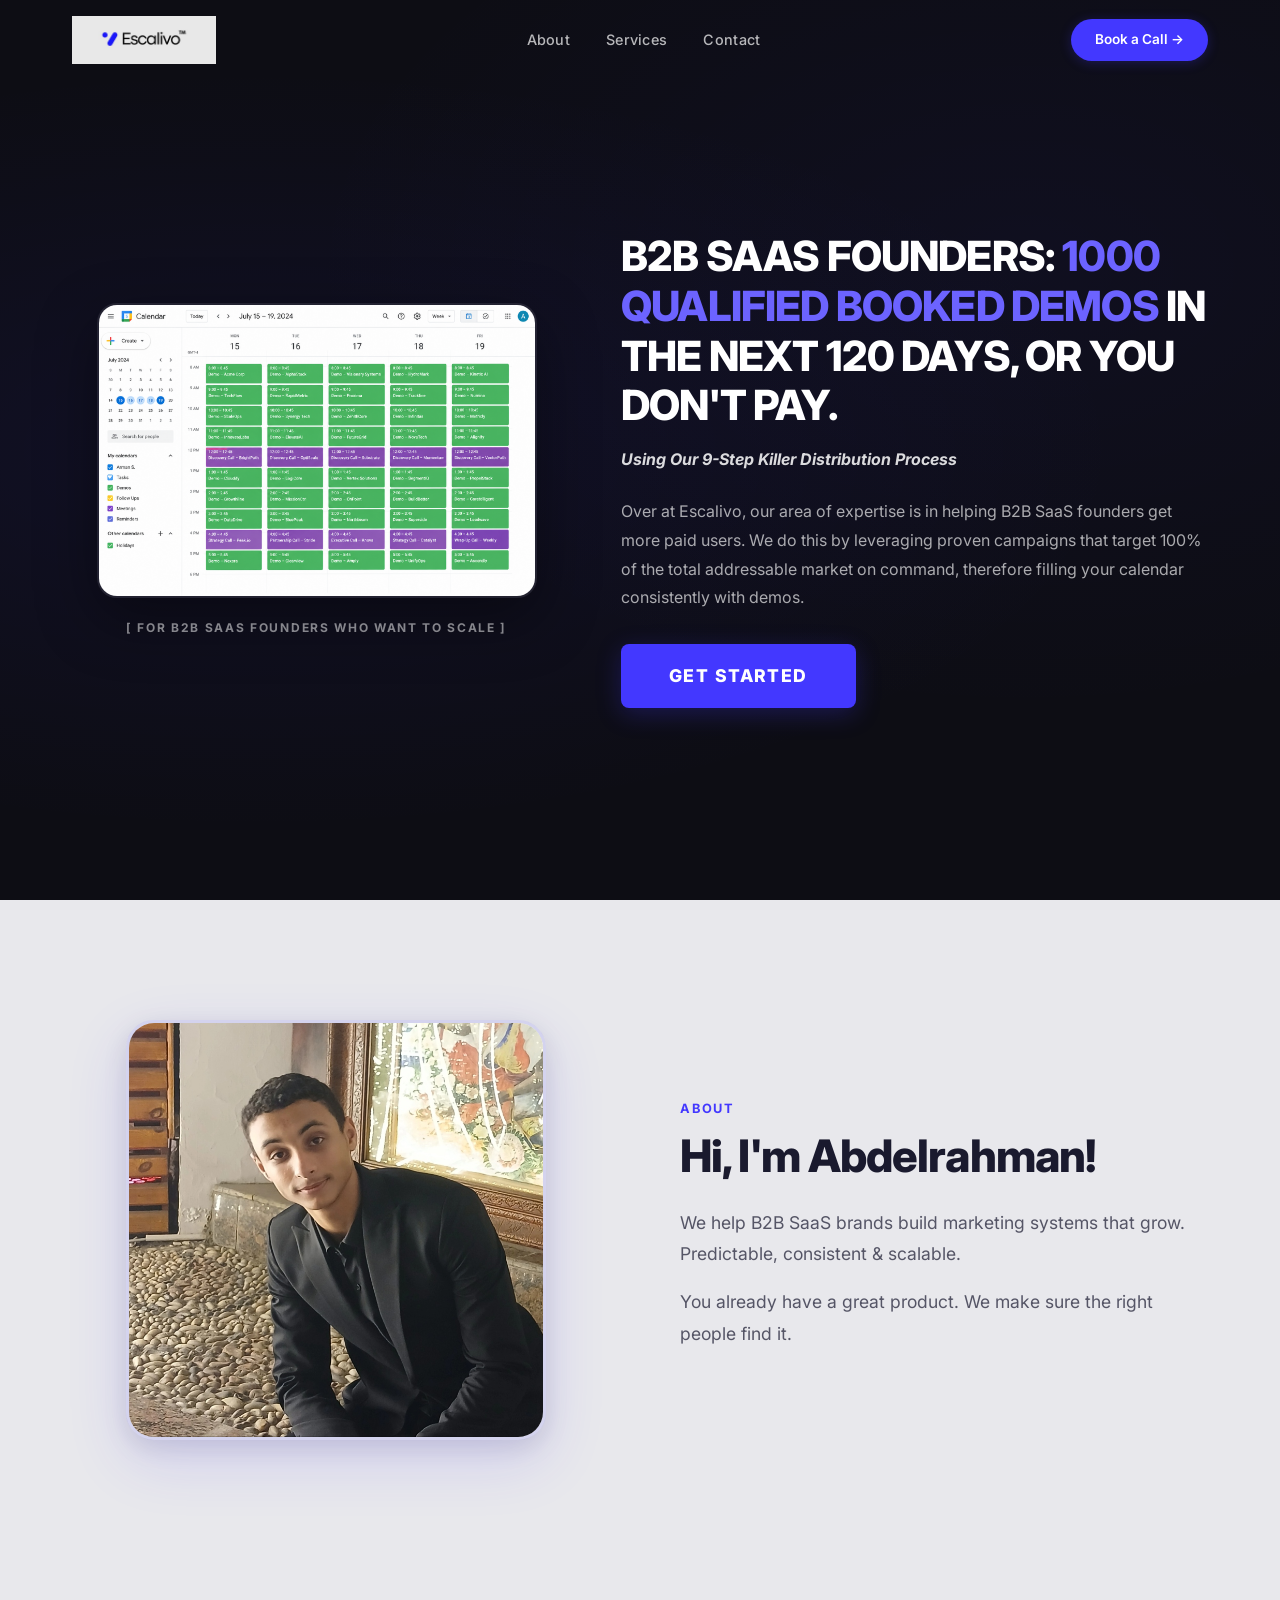
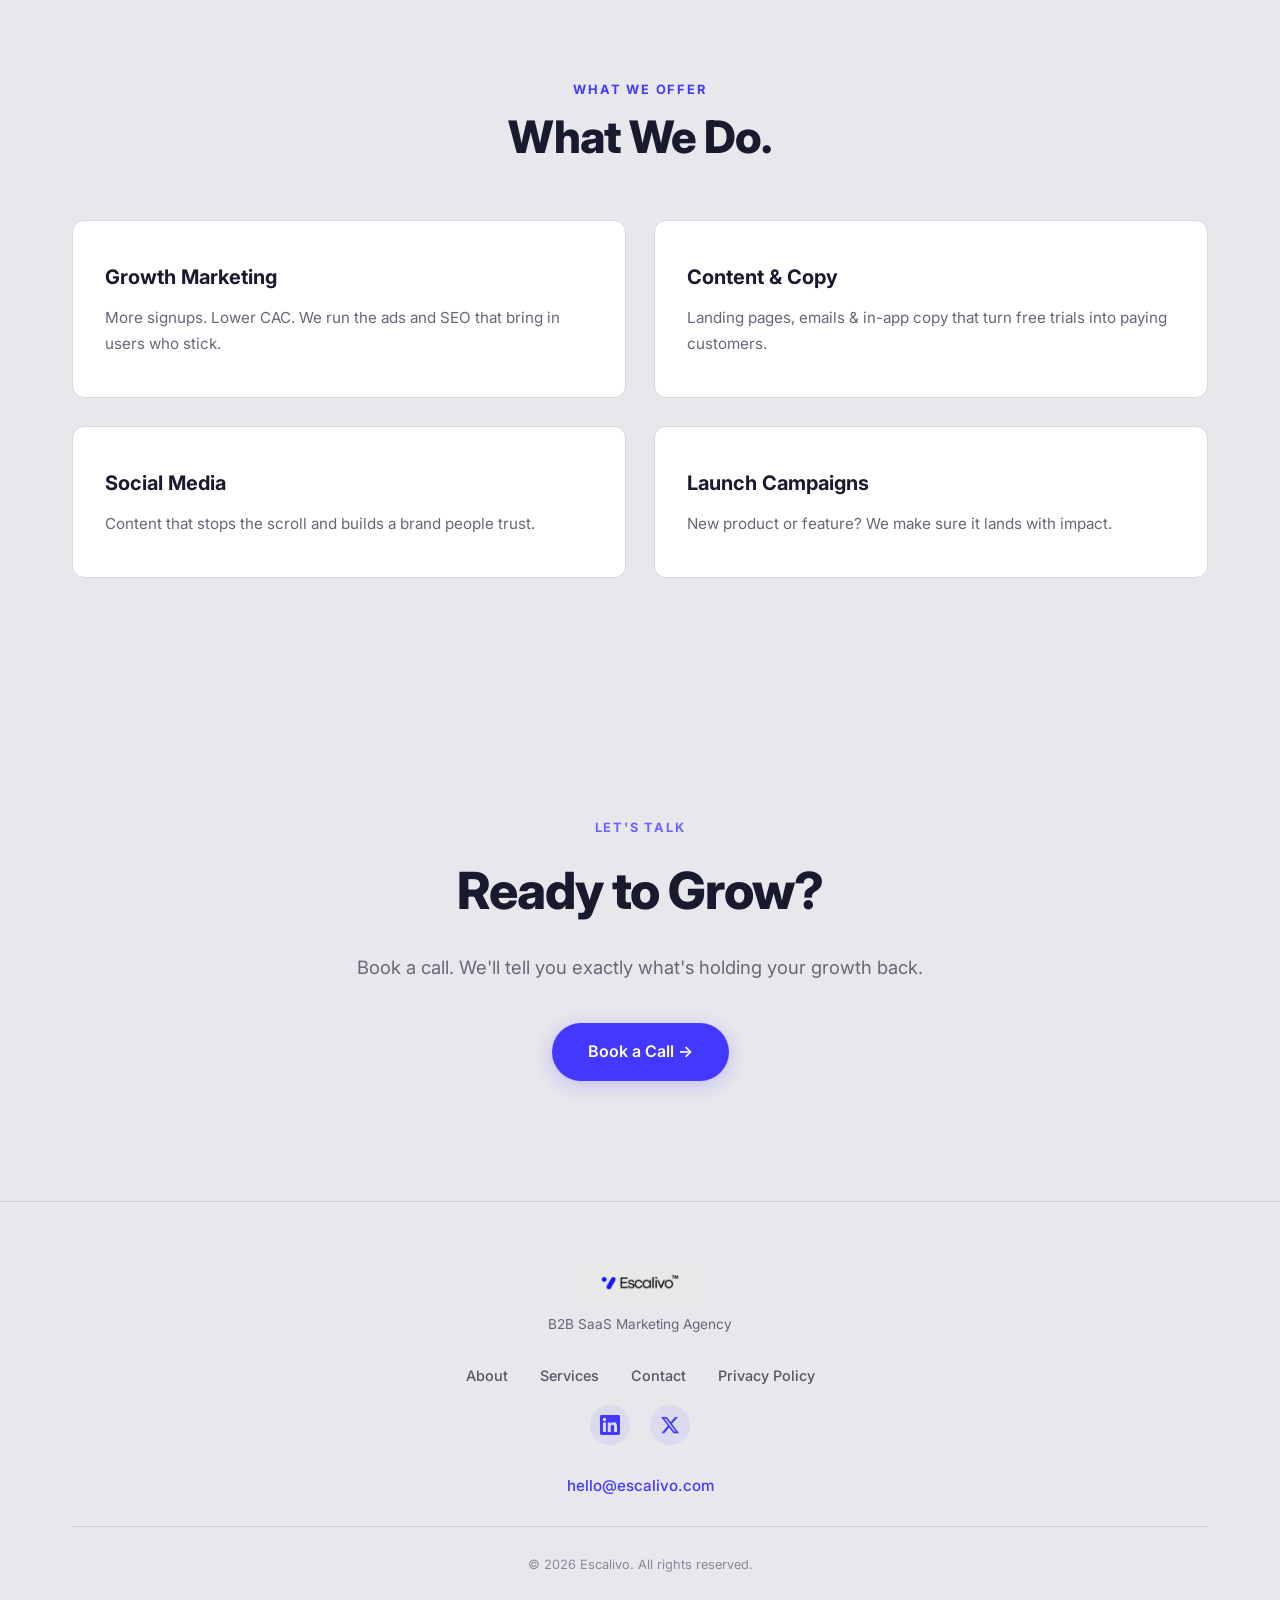
==== index.html @ d743804a "Update booking link to cal.com, change navbar color to match background" ====
<!DOCTYPE html>
<html lang="en">
<head>
    <meta charset="UTF-8">
    <meta name="viewport" content="width=device-width, initial-scale=1.0">
    <title>Escalivo — 1000 Qualified Booked Demos for B2B SaaS</title>
    <meta name="description" content="Escalivo helps B2B SaaS founders get 1000 qualified booked demos in 120 days using our 9-step killer distribution process.">
    <link rel="icon" type="image/png" href="favicon.png">
    <link rel="preconnect" href="https://fonts.googleapis.com">
    <link rel="preconnect" href="https://fonts.gstatic.com" crossorigin>
    <link href="https://fonts.googleapis.com/css2?family=Inter:wght@400;500;600;700;800;900&display=swap" rel="stylesheet">
    <link rel="stylesheet" href="style.css">
</head>
<body>

    <!-- NAVIGATION -->
    <nav class="navbar" id="navbar">
        <div class="nav-container">
            <a href="#" class="nav-logo">
                <img src="logo.jpg" alt="Escalivo Logo" class="nav-logo-img">
            </a>
            <ul class="nav-links">
                <li><a href="#about">About</a></li>
                <li><a href="#services">Services</a></li>
                <li><a href="#cta-section">Contact</a></li>
            </ul>
            <a href="https://cal.com/escalivo/discovery-call" target="_blank" class="nav-cta-btn">Book a Call →</a>
            <button class="mobile-menu-btn" id="mobileMenuBtn" aria-label="Toggle menu">
                <span></span>
                <span></span>
                <span></span>
            </button>
        </div>
    </nav>

    <!-- HERO SECTION -->
    <section class="hero" id="hero">
        <div class="hero-overlay"></div>
        <div class="hero-container">
            <div class="hero-visual">
                <img src="booked demos.png" alt="Calendar packed with booked demos" class="hero-demo-img">
                <p class="hero-visual-caption">[ FOR B2B SAAS FOUNDERS WHO WANT TO SCALE ]</p>
            </div>
            <div class="hero-content">
                <h1 class="hero-headline">B2B SaaS Founders: <span class="hero-highlight">1000 Qualified Booked Demos</span> In The Next 120 Days, Or You Don't Pay.</h1>
                <p class="hero-sub-bold">Using Our 9-Step Killer Distribution Process</p>
                <p class="hero-body">Over at Escalivo, our area of expertise is in helping B2B SaaS founders get more paid users. We do this by leveraging proven campaigns that target 100% of the total addressable market on command, therefore filling your calendar consistently with demos.</p>
                <a href="https://cal.com/escalivo/discovery-call" target="_blank" class="btn btn-cta-hero" id="heroCta">GET STARTED</a>
            </div>
        </div>
    </section>

    <!-- ABOUT SECTION -->
    <section class="about" id="about">
        <div class="about-container">
            <div class="about-image-area">
                <img src="abdelrahman.jpg" alt="Abdelrahman Ahmed - Founder of Escalivo" class="about-photo" id="aboutImage">
            </div>
            <div class="about-content">
                <p class="section-eyebrow">About</p>
                <h2 class="section-headline">Hi, I'm Abdelrahman!</h2>
                <p class="about-text">We help B2B SaaS brands build marketing systems that grow. Predictable, consistent & scalable.</p>
                <p class="about-text">You already have a great product. We make sure the right people find it.</p>
            </div>
        </div>
    </section>

    <!-- SERVICES SECTION -->
    <section class="services" id="services">
        <div class="services-container">
            <p class="section-eyebrow center">What We Offer</p>
            <h2 class="section-headline center">What We Do.</h2>
            <div class="services-grid">
                <div class="service-card" id="serviceGrowth">
                    <h3 class="service-title">Growth Marketing</h3>
                    <p class="service-desc">More signups. Lower CAC. We run the ads and SEO that bring in users who stick.</p>
                </div>
                <div class="service-card" id="serviceContent">
                    <h3 class="service-title">Content & Copy</h3>
                    <p class="service-desc">Landing pages, emails & in-app copy that turn free trials into paying customers.</p>
                </div>
                <div class="service-card" id="serviceSocial">
                    <h3 class="service-title">Social Media</h3>
                    <p class="service-desc">Content that stops the scroll and builds a brand people trust.</p>
                </div>
                <div class="service-card" id="serviceLaunch">
                    <h3 class="service-title">Launch Campaigns</h3>
                    <p class="service-desc">New product or feature? We make sure it lands with impact.</p>
                </div>
            </div>
        </div>
    </section>

    <!-- CTA SECTION -->
    <section class="cta-section" id="cta-section">
        <div class="cta-container">
            <p class="section-eyebrow center light">Let's Talk</p>
            <h2 class="cta-headline">Ready to Grow?</h2>
            <p class="cta-body">Book a call. We'll tell you exactly what's holding your growth back.</p>
            <a href="https://cal.com/escalivo/discovery-call" target="_blank" class="btn btn-primary" id="ctaButton">Book a Call →</a>
        </div>
    </section>

    <!-- FOOTER -->
    <footer class="footer" id="footer">
        <div class="footer-container">
            <div class="footer-logo-area">
                <img src="logo.jpg" alt="Escalivo Logo" class="footer-logo-img">
                <p class="footer-tagline">B2B SaaS Marketing Agency</p>
            </div>
            <div class="footer-links">
                <a href="#about">About</a>
                <a href="#services">Services</a>
                <a href="#cta-section">Contact</a>
                <a href="privacy/">Privacy Policy</a>
            </div>
            <div class="footer-socials">
                <a href="https://www.linkedin.com/in/abdelrahmanahmedeg" target="_blank" aria-label="LinkedIn" class="social-icon">
                    <svg width="20" height="20" viewBox="0 0 24 24" fill="currentColor"><path d="M20.447 20.452h-3.554v-5.569c0-1.328-.027-3.037-1.852-3.037-1.853 0-2.136 1.445-2.136 2.939v5.667H9.351V9h3.414v1.561h.046c.477-.9 1.637-1.85 3.37-1.85 3.601 0 4.267 2.37 4.267 5.455v6.286zM5.337 7.433a2.062 2.062 0 01-2.063-2.065 2.064 2.064 0 112.063 2.065zm1.782 13.019H3.555V9h3.564v11.452zM22.225 0H1.771C.792 0 0 .774 0 1.729v20.542C0 23.227.792 24 1.771 24h20.451C23.2 24 24 23.227 24 22.271V1.729C24 .774 23.2 0 22.222 0h.003z"/></svg>
                </a>
                <a href="https://x.com/Abdelrhman38385" target="_blank" aria-label="X (Twitter)" class="social-icon">
                    <svg width="20" height="20" viewBox="0 0 24 24" fill="currentColor"><path d="M18.244 2.25h3.308l-7.227 8.26 8.502 11.24H16.17l-5.214-6.817L4.99 21.75H1.68l7.73-8.835L1.254 2.25H8.08l4.713 6.231zm-1.161 17.52h1.833L7.084 4.126H5.117z"/></svg>
                </a>
            </div>
            <div class="footer-contact">
                <a href="mailto:hello@escalivo.com" class="footer-email">hello@escalivo.com</a>
            </div>
            <div class="footer-bottom">
                <p>© 2026 Escalivo. All rights reserved.</p>
            </div>
        </div>
    </footer>

    <script src="script.js"></script>
</body>
</html>
---- style.css ----
/* ========================================
   ESCALIVO — SALES PAGE STYLES
   Color palette derived from logo:
   Primary Blue: #4338FF (vibrant indigo-blue)
   Dark: #0D0D0D
   ======================================== */

/* === RESET & BASE === */
*, *::before, *::after {
    margin: 0;
    padding: 0;
    box-sizing: border-box;
}

:root {
    --primary: #4338FF;
    --primary-light: #6C63FF;
    --primary-dark: #3029CC;
    --primary-glow: rgba(67, 56, 255, 0.25);
    --page-bg: #E8E8EC;
    --dark: #0D0D0D;
    --dark-surface: #161620;
    --dark-card: #1C1C2E;
    --dark-border: #2A2A3E;
    --light: #E8E8EC;
    --light-subtle: #DDDDE2;
    --text-white: #FFFFFF;
    --text-muted: #666677;
    --text-dark: #1A1A2E;
    --gradient-primary: linear-gradient(135deg, #4338FF 0%, #6C63FF 50%, #8B7FFF 100%);
    --shadow-card: 0 4px 24px rgba(0, 0, 0, 0.08);
    --shadow-card-hover: 0 8px 40px rgba(67, 56, 255, 0.12);
    --radius-sm: 8px;
    --radius-md: 12px;
    --radius-lg: 20px;
    --radius-xl: 28px;
    --transition-fast: 0.2s ease;
    --transition-smooth: 0.4s cubic-bezier(0.25, 0.46, 0.45, 0.94);
}

html {
    scroll-behavior: smooth;
    font-size: 16px;
}

body {
    font-family: 'Inter', -apple-system, BlinkMacSystemFont, 'Segoe UI', sans-serif;
    background-color: var(--page-bg);
    color: var(--text-dark);
    line-height: 1.6;
    overflow-x: hidden;
    -webkit-font-smoothing: antialiased;
    -moz-osx-font-smoothing: grayscale;
}

a {
    text-decoration: none;
    color: inherit;
    transition: color var(--transition-fast);
}

img {
    max-width: 100%;
    display: block;
}

/* === NAVIGATION === */
.navbar {
    position: fixed;
    top: 0;
    left: 0;
    right: 0;
    z-index: 1000;
    padding: 16px 0;
    transition: all var(--transition-smooth);
    background: transparent;
}

.navbar.scrolled {
    background: rgba(232, 232, 236, 0.95);
    backdrop-filter: blur(20px);
    -webkit-backdrop-filter: blur(20px);
    padding: 10px 0;
    box-shadow: 0 2px 20px rgba(0, 0, 0, 0.08);
}

.navbar.scrolled .nav-links a {
    color: var(--text-dark);
}

.navbar.scrolled .nav-links a:hover {
    color: var(--primary);
}

.navbar.scrolled .mobile-menu-btn span {
    background: var(--text-dark);
}

.nav-container {
    max-width: 1200px;
    margin: 0 auto;
    padding: 0 32px;
    display: flex;
    align-items: center;
    justify-content: space-between;
}

.nav-logo-img {
    height: 48px;
    width: auto;
}

.nav-links {
    display: flex;
    list-style: none;
    gap: 36px;
}

.nav-links a {
    color: rgba(255, 255, 255, 0.7);
    font-size: 0.9rem;
    font-weight: 500;
    letter-spacing: 0.02em;
    transition: color var(--transition-fast);
}

.nav-links a:hover {
    color: #FFFFFF;
}

.nav-cta-btn {
    background: var(--primary);
    color: var(--text-white) !important;
    padding: 10px 24px;
    border-radius: 50px;
    font-size: 0.85rem;
    font-weight: 600;
    transition: all var(--transition-fast);
    box-shadow: 0 2px 12px var(--primary-glow);
}

.nav-cta-btn:hover {
    background: var(--primary-light);
    transform: translateY(-1px);
    box-shadow: 0 4px 20px var(--primary-glow);
}

.mobile-menu-btn {
    display: none;
    flex-direction: column;
    gap: 5px;
    background: none;
    border: none;
    cursor: pointer;
    padding: 4px;
}

.mobile-menu-btn span {
    display: block;
    width: 24px;
    height: 2px;
    background: var(--text-white);
    border-radius: 2px;
    transition: all var(--transition-fast);
}

/* === HERO SECTION (DARK — NorthFlow Style) === */
.hero {
    background: #0D0D14;
    min-height: 100vh;
    display: flex;
    align-items: center;
    position: relative;
    overflow: hidden;
    padding: 120px 0 80px;
}

.hero-overlay {
    position: absolute;
    inset: 0;
    background:
        radial-gradient(ellipse at 20% 50%, rgba(67, 56, 255, 0.08) 0%, transparent 60%),
        radial-gradient(ellipse at 80% 30%, rgba(67, 56, 255, 0.05) 0%, transparent 50%);
    pointer-events: none;
}

.hero-container {
    max-width: 1200px;
    margin: 0 auto;
    padding: 0 32px;
    display: grid;
    grid-template-columns: 1fr 1.2fr;
    gap: 60px;
    align-items: center;
    position: relative;
    z-index: 1;
}

.hero-visual {
    display: flex;
    flex-direction: column;
    align-items: center;
    gap: 20px;
}

.hero-demo-img {
    width: 100%;
    max-width: 440px;
    border-radius: var(--radius-lg);
    box-shadow: 0 20px 60px rgba(0, 0, 0, 0.4);
    border: 2px solid rgba(255, 255, 255, 0.08);
}

.hero-visual-caption {
    color: rgba(255, 255, 255, 0.5);
    font-size: 0.75rem;
    font-weight: 700;
    letter-spacing: 0.14em;
    text-transform: uppercase;
    text-align: center;
}

.hero-content {
    display: flex;
    flex-direction: column;
    gap: 0;
}

.hero-headline {
    font-size: clamp(1.8rem, 3.5vw, 2.6rem);
    font-weight: 800;
    color: var(--text-white);
    line-height: 1.2;
    margin-bottom: 16px;
    letter-spacing: -0.02em;
    text-transform: uppercase;
}

.hero-highlight {
    color: var(--primary-light);
}

.hero-sub-bold {
    font-size: 1rem;
    font-weight: 700;
    color: rgba(255, 255, 255, 0.85);
    margin-bottom: 24px;
    font-style: italic;
}

.hero-body {
    font-size: 1rem;
    color: rgba(255, 255, 255, 0.65);
    line-height: 1.8;
    margin-bottom: 32px;
}

/* === BUTTONS === */
.btn {
    display: inline-flex;
    align-items: center;
    justify-content: center;
    gap: 8px;
    padding: 16px 36px;
    border-radius: 50px;
    font-size: 1rem;
    font-weight: 600;
    cursor: pointer;
    transition: all var(--transition-smooth);
    border: none;
    font-family: inherit;
}

.btn-primary {
    background: var(--primary);
    color: var(--text-white);
    box-shadow: 0 4px 20px var(--primary-glow);
}

.btn-primary:hover {
    background: var(--primary-light);
    transform: translateY(-2px);
    box-shadow: 0 8px 32px rgba(67, 56, 255, 0.35);
}

.btn-cta-hero {
    background: var(--primary);
    color: var(--text-white);
    padding: 18px 48px;
    font-size: 1.1rem;
    font-weight: 800;
    letter-spacing: 0.08em;
    text-transform: uppercase;
    border-radius: var(--radius-sm);
    box-shadow: 0 6px 24px var(--primary-glow);
    align-self: flex-start;
}

.btn-cta-hero:hover {
    background: var(--primary-light);
    transform: translateY(-3px);
    box-shadow: 0 10px 36px rgba(67, 56, 255, 0.4);
}

.btn-white {
    background: var(--text-white);
    color: var(--primary);
    box-shadow: 0 4px 20px rgba(255, 255, 255, 0.15);
}

.btn-white:hover {
    transform: translateY(-2px);
    box-shadow: 0 8px 32px rgba(255, 255, 255, 0.25);
}

/* === ABOUT SECTION === */
.about {
    padding: 120px 0;
    background: var(--page-bg);
}

.about-container {
    max-width: 1200px;
    margin: 0 auto;
    padding: 0 32px;
    display: grid;
    grid-template-columns: 1fr 1fr;
    gap: 80px;
    align-items: center;
}

.about-image-area {
    display: flex;
    justify-content: center;
}

.about-photo {
    width: 100%;
    max-width: 420px;
    aspect-ratio: 1 / 1;
    object-fit: cover;
    object-position: center top;
    border-radius: var(--radius-xl);
    box-shadow: 0 20px 60px rgba(67, 56, 255, 0.15), 0 8px 24px rgba(0, 0, 0, 0.1);
    transition: all var(--transition-smooth);
    border: 3px solid rgba(67, 56, 255, 0.12);
}

.about-photo:hover {
    transform: translateY(-6px) scale(1.02);
    box-shadow: 0 28px 70px rgba(67, 56, 255, 0.22), 0 12px 32px rgba(0, 0, 0, 0.12);
}

.section-eyebrow {
    display: inline-block;
    color: var(--primary);
    font-size: 0.8rem;
    font-weight: 700;
    letter-spacing: 0.14em;
    text-transform: uppercase;
    margin-bottom: 12px;
}

.section-eyebrow.center {
    text-align: center;
    display: block;
}

.section-eyebrow.light {
    color: var(--primary-light);
}

.section-headline {
    font-size: clamp(2rem, 3.5vw, 2.8rem);
    font-weight: 800;
    color: var(--text-dark);
    line-height: 1.15;
    margin-bottom: 24px;
    letter-spacing: -0.02em;
}

.section-headline.center {
    text-align: center;
}

.about-text {
    font-size: 1.1rem;
    color: #555566;
    line-height: 1.8;
    margin-bottom: 16px;
}

/* === SERVICES SECTION === */
.services {
    padding: 120px 0;
    background: var(--page-bg);
}

.services-container {
    max-width: 1200px;
    margin: 0 auto;
    padding: 0 32px;
}

.services-grid {
    display: grid;
    grid-template-columns: repeat(2, 1fr);
    gap: 28px;
    margin-top: 56px;
}

.service-card {
    background: #FFFFFF;
    border: 1px solid #D8D8DD;
    border-radius: var(--radius-md);
    padding: 40px 32px;
    transition: all var(--transition-smooth);
    position: relative;
    overflow: hidden;
}

.service-card::before {
    content: '';
    position: absolute;
    top: 0;
    left: 0;
    right: 0;
    height: 3px;
    background: var(--gradient-primary);
    opacity: 0;
    transition: opacity var(--transition-smooth);
}

.service-card:hover {
    border-color: rgba(67, 56, 255, 0.2);
    box-shadow: var(--shadow-card-hover);
    transform: translateY(-4px);
}

.service-card:hover::before {
    opacity: 1;
}

.service-title {
    font-size: 1.25rem;
    font-weight: 700;
    color: var(--text-dark);
    margin-bottom: 12px;
}

.service-desc {
    font-size: 0.95rem;
    color: #666677;
    line-height: 1.7;
}

/* === CTA SECTION === */
.cta-section {
    padding: 120px 0;
    background: var(--page-bg);
    text-align: center;
    position: relative;
    overflow: hidden;
}

.cta-container {
    max-width: 680px;
    margin: 0 auto;
    padding: 0 32px;
    position: relative;
    z-index: 1;
}

.cta-headline {
    font-size: clamp(2.2rem, 4vw, 3.2rem);
    font-weight: 800;
    color: var(--text-dark);
    margin-bottom: 20px;
    letter-spacing: -0.02em;
}

.cta-body {
    font-size: 1.15rem;
    color: var(--text-muted);
    line-height: 1.7;
    margin-bottom: 40px;
}

/* === FOOTER === */
.footer {
    background: var(--page-bg);
    padding: 60px 0 32px;
    border-top: 1px solid #D0D0D8;
}

.footer-container {
    max-width: 1200px;
    margin: 0 auto;
    padding: 0 32px;
    display: flex;
    flex-direction: column;
    align-items: center;
    gap: 28px;
}

.footer-logo-area {
    text-align: center;
}

.footer-logo-img {
    height: 44px;
    width: auto;
    margin: 0 auto 8px;
}

.footer-tagline {
    color: #666677;
    font-size: 0.85rem;
}

.footer-links {
    display: flex;
    gap: 32px;
}

.footer-links a {
    color: #555566;
    font-size: 0.9rem;
    font-weight: 500;
    transition: color var(--transition-fast);
}

.footer-links a:hover {
    color: var(--primary);
}

.footer-socials {
    display: flex;
    gap: 20px;
    margin-top: -10px;
}

.social-icon {
    display: inline-flex;
    align-items: center;
    justify-content: center;
    width: 40px;
    height: 40px;
    border-radius: 50%;
    background-color: rgba(67, 56, 255, 0.08);
    color: var(--primary);
    transition: all var(--transition-fast);
}

.social-icon:hover {
    background-color: var(--primary);
    color: var(--text-white);
    transform: translateY(-2px);
}

.footer-contact {
    text-align: center;
}

.footer-email {
    color: var(--primary) !important;
    font-size: 0.95rem;
    font-weight: 500;
}

.footer-email:hover {
    color: var(--primary-dark) !important;
}

.footer-bottom {
    width: 100%;
    text-align: center;
    padding-top: 28px;
    border-top: 1px solid #D0D0D8;
}

.footer-bottom p {
    color: #888899;
    font-size: 0.8rem;
}

/* === ANIMATIONS (Scroll-based) === */
.fade-up {
    opacity: 0;
    transform: translateY(30px);
    transition: opacity 0.7s cubic-bezier(0.25, 0.46, 0.45, 0.94),
                transform 0.7s cubic-bezier(0.25, 0.46, 0.45, 0.94);
}

.fade-up.visible {
    opacity: 1;
    transform: translateY(0);
}

/* Stagger delays for service cards */
.service-card:nth-child(1) { transition-delay: 0s; }
.service-card:nth-child(2) { transition-delay: 0.1s; }
.service-card:nth-child(3) { transition-delay: 0.2s; }
.service-card:nth-child(4) { transition-delay: 0.3s; }

/* === RESPONSIVE === */
@media (max-width: 1024px) {
    .hero-container {
        gap: 40px;
    }

    .about-container {
        gap: 48px;
    }
}

@media (max-width: 768px) {
    .nav-links {
        display: none;
    }

    .nav-cta-btn {
        display: none;
    }

    .mobile-menu-btn {
        display: flex;
    }

    /* Mobile menu open state */
    .navbar.menu-open .nav-links {
        display: flex;
        flex-direction: column;
        position: absolute;
        top: 100%;
        left: 0;
        right: 0;
        background: rgba(232, 232, 236, 0.97);
        backdrop-filter: blur(20px);
        padding: 24px 32px;
        gap: 16px;
        border-bottom: 1px solid #D0D0D8;
    }

    .navbar.menu-open .nav-cta-btn {
        display: inline-flex;
        position: absolute;
        top: calc(100% + 120px);
        left: 32px;
        right: 32px;
        text-align: center;
        justify-content: center;
        background: rgba(232, 232, 236, 0.97);
        border-radius: 0 0 12px 12px;
        padding: 16px 24px;
    }

    .hero {
        padding: 100px 0 60px;
        min-height: auto;
    }

    .hero-container {
        grid-template-columns: 1fr;
        gap: 40px;
        text-align: center;
    }

    .hero-demo-img {
        max-width: 300px;
        margin: 0 auto;
    }

    .hero-headline {
        font-size: 1.6rem;
    }

    .btn-cta-hero {
        align-self: center;
    }

    .about-container {
        grid-template-columns: 1fr;
        gap: 40px;
        text-align: center;
    }

    .about-photo {
        max-width: 300px;
        margin: 0 auto;
    }

    .services-grid {
        grid-template-columns: 1fr;
    }

    .about, .services, .cta-section {
        padding: 80px 0;
    }

    .footer-links {
        flex-wrap: wrap;
        justify-content: center;
    }
}

@media (max-width: 480px) {
    .hero-headline {
        font-size: 1.4rem;
    }

    .section-headline {
        font-size: 1.8rem;
    }

    .cta-headline {
        font-size: 1.8rem;
    }

    .btn {
        padding: 14px 28px;
        font-size: 0.9rem;
    }

    .btn-cta-hero {
        padding: 16px 36px;
        font-size: 1rem;
    }

    .service-card {
        padding: 28px 24px;
    }
}
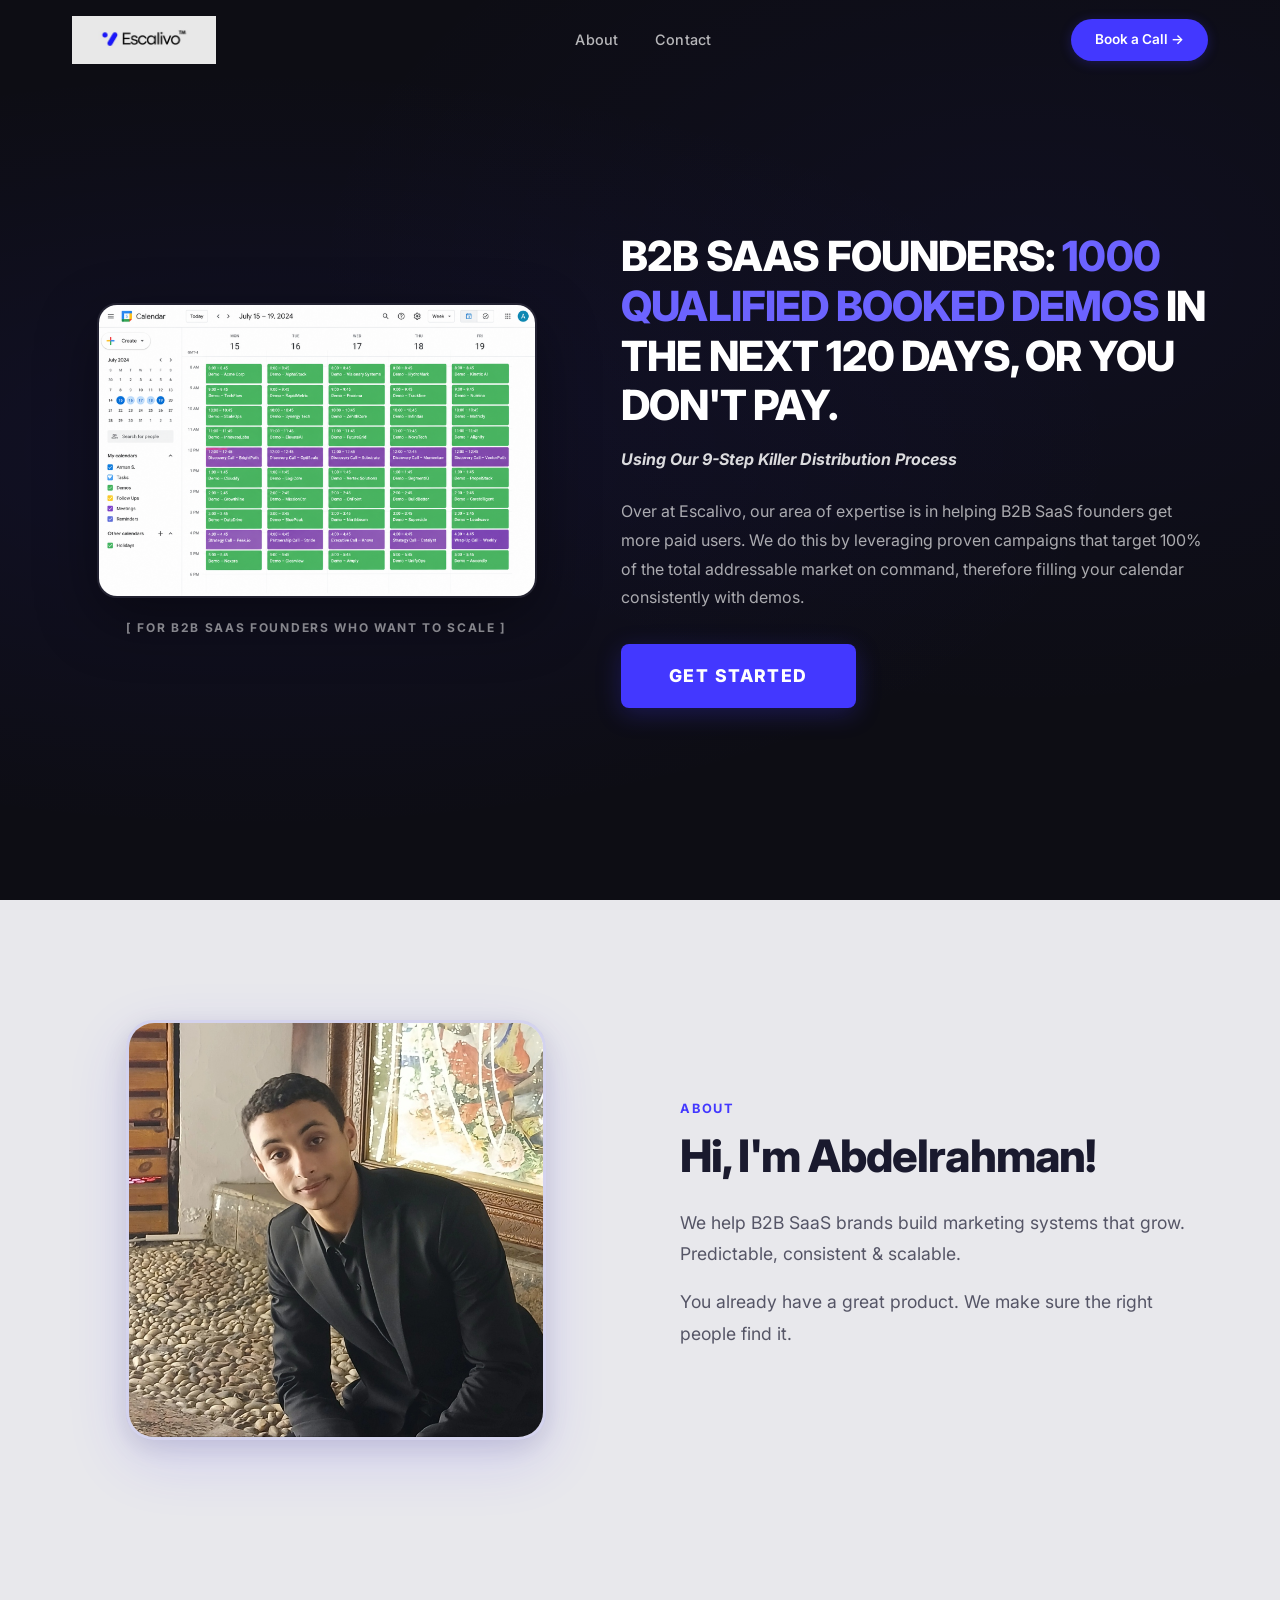
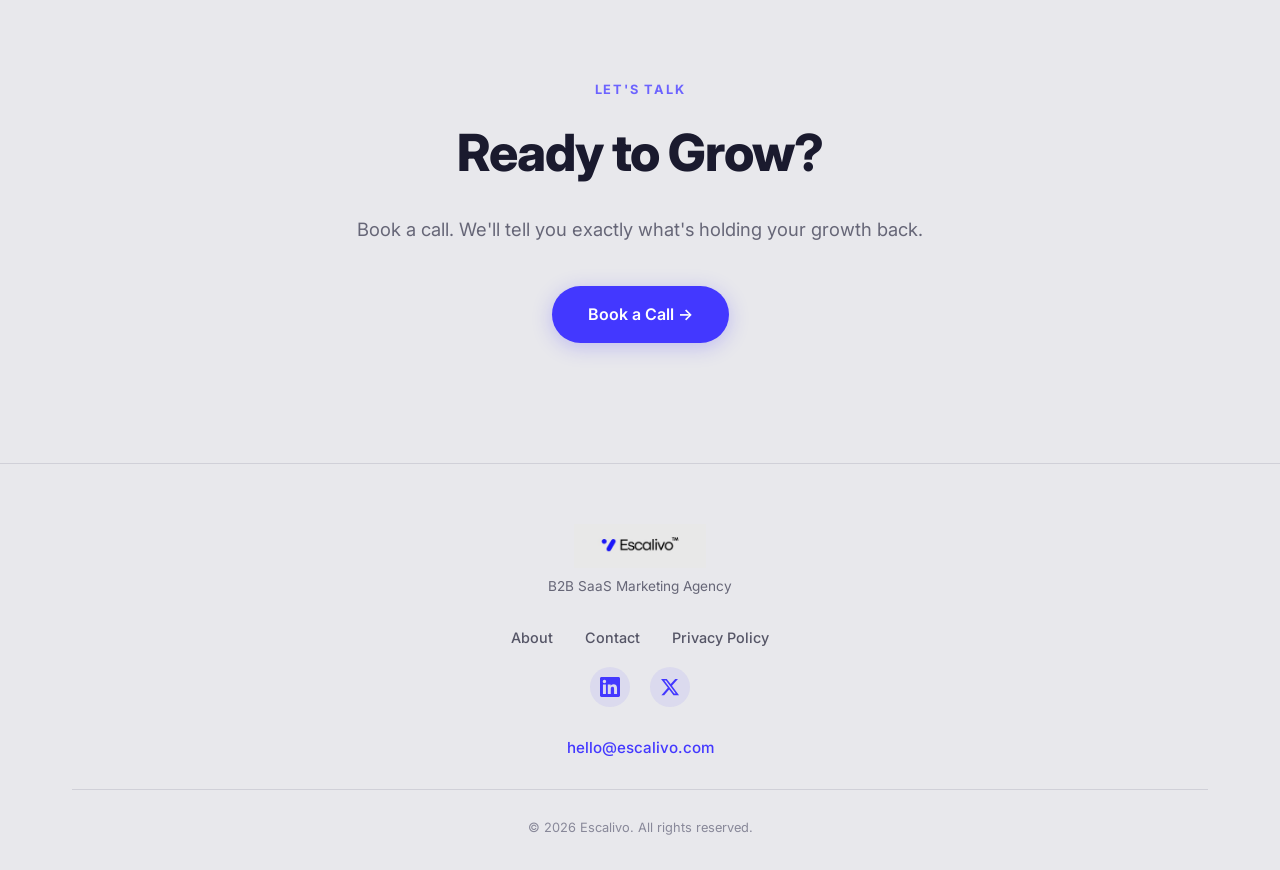
==== commit c321f805: "Remove Services section and links" ====
--- a/index.html
+++ b/index.html
@@ -21,7 +21,7 @@
             </a>
             <ul class="nav-links">
                 <li><a href="#about">About</a></li>
-                <li><a href="#services">Services</a></li>
+
                 <li><a href="#cta-section">Contact</a></li>
             </ul>
             <a href="https://cal.com/escalivo/discovery-call" target="_blank" class="nav-cta-btn">Book a Call →</a>
@@ -65,31 +65,7 @@
         </div>
     </section>
 
-    <!-- SERVICES SECTION -->
-    <section class="services" id="services">
-        <div class="services-container">
-            <p class="section-eyebrow center">What We Offer</p>
-            <h2 class="section-headline center">What We Do.</h2>
-            <div class="services-grid">
-                <div class="service-card" id="serviceGrowth">
-                    <h3 class="service-title">Growth Marketing</h3>
-                    <p class="service-desc">More signups. Lower CAC. We run the ads and SEO that bring in users who stick.</p>
-                </div>
-                <div class="service-card" id="serviceContent">
-                    <h3 class="service-title">Content & Copy</h3>
-                    <p class="service-desc">Landing pages, emails & in-app copy that turn free trials into paying customers.</p>
-                </div>
-                <div class="service-card" id="serviceSocial">
-                    <h3 class="service-title">Social Media</h3>
-                    <p class="service-desc">Content that stops the scroll and builds a brand people trust.</p>
-                </div>
-                <div class="service-card" id="serviceLaunch">
-                    <h3 class="service-title">Launch Campaigns</h3>
-                    <p class="service-desc">New product or feature? We make sure it lands with impact.</p>
-                </div>
-            </div>
-        </div>
-    </section>
+
 
     <!-- CTA SECTION -->
     <section class="cta-section" id="cta-section">
@@ -110,7 +86,7 @@
             </div>
             <div class="footer-links">
                 <a href="#about">About</a>
-                <a href="#services">Services</a>
+
                 <a href="#cta-section">Contact</a>
                 <a href="privacy/">Privacy Policy</a>
             </div>
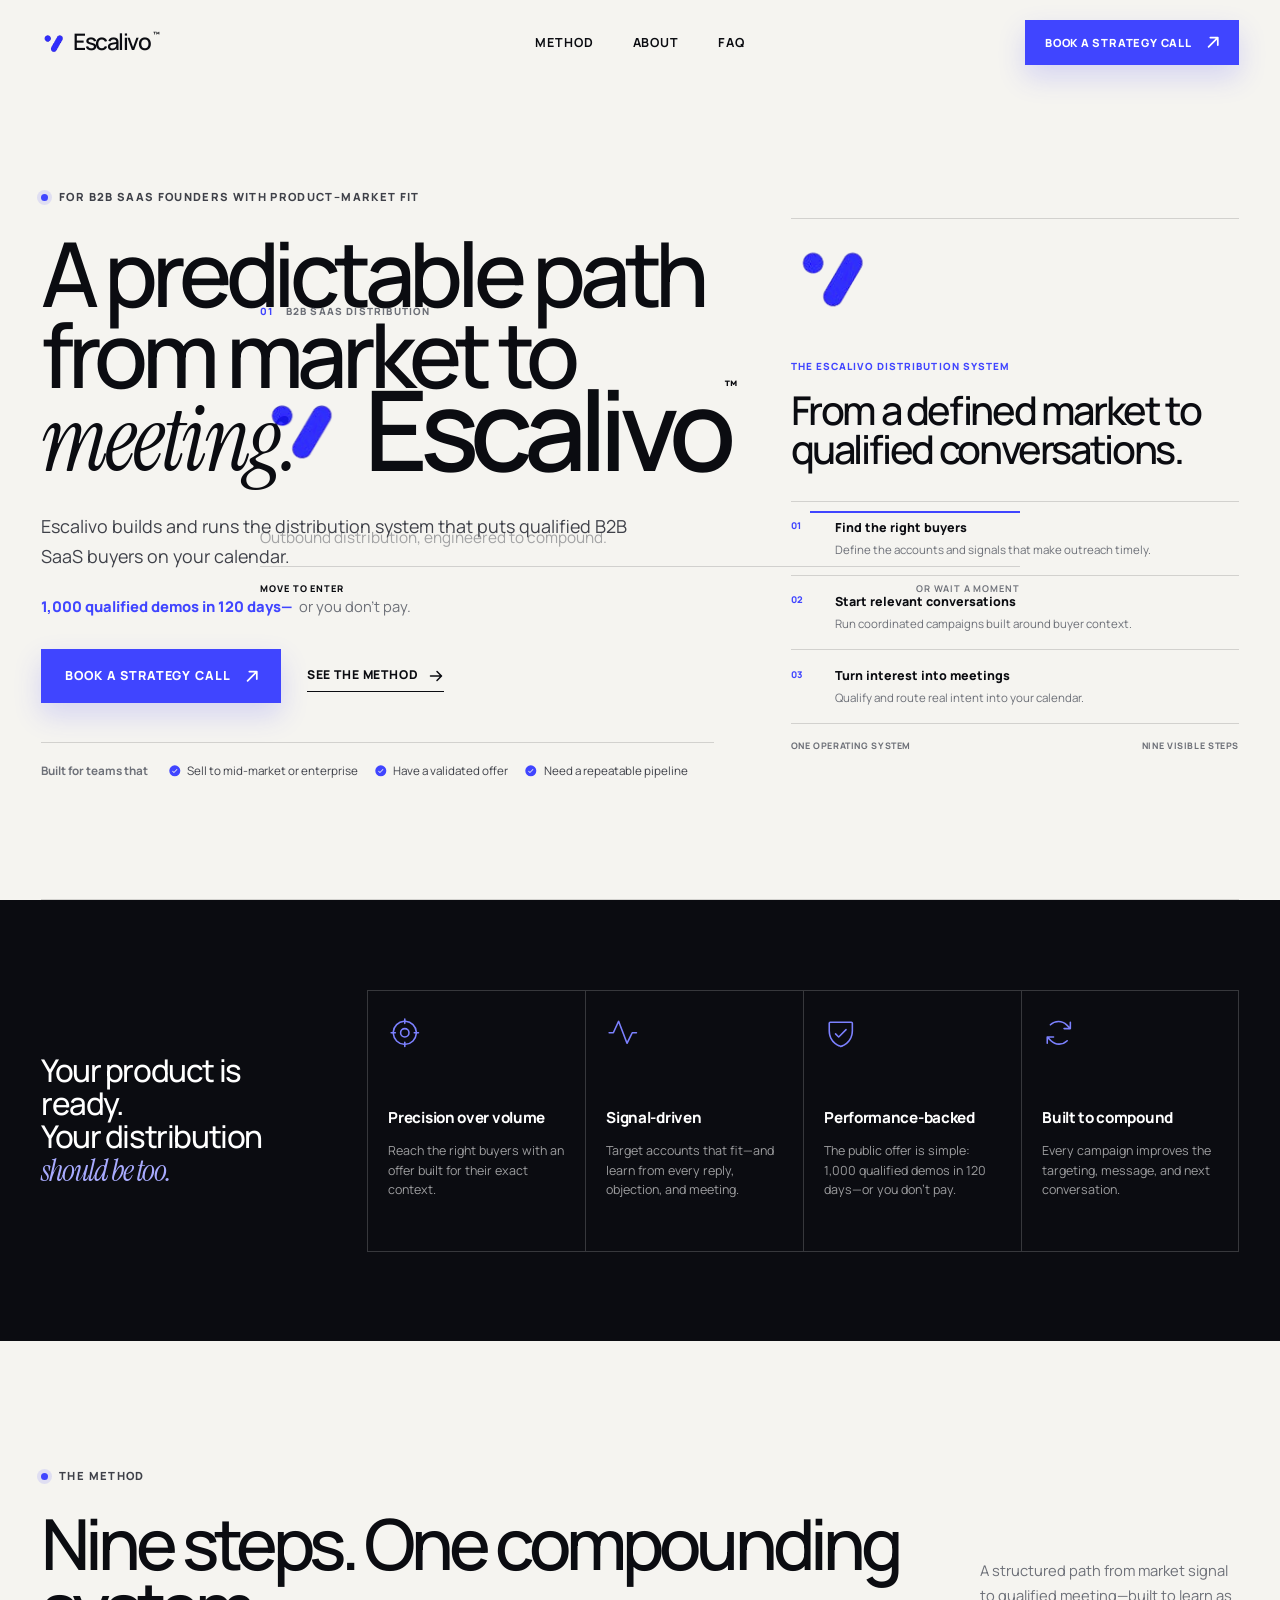
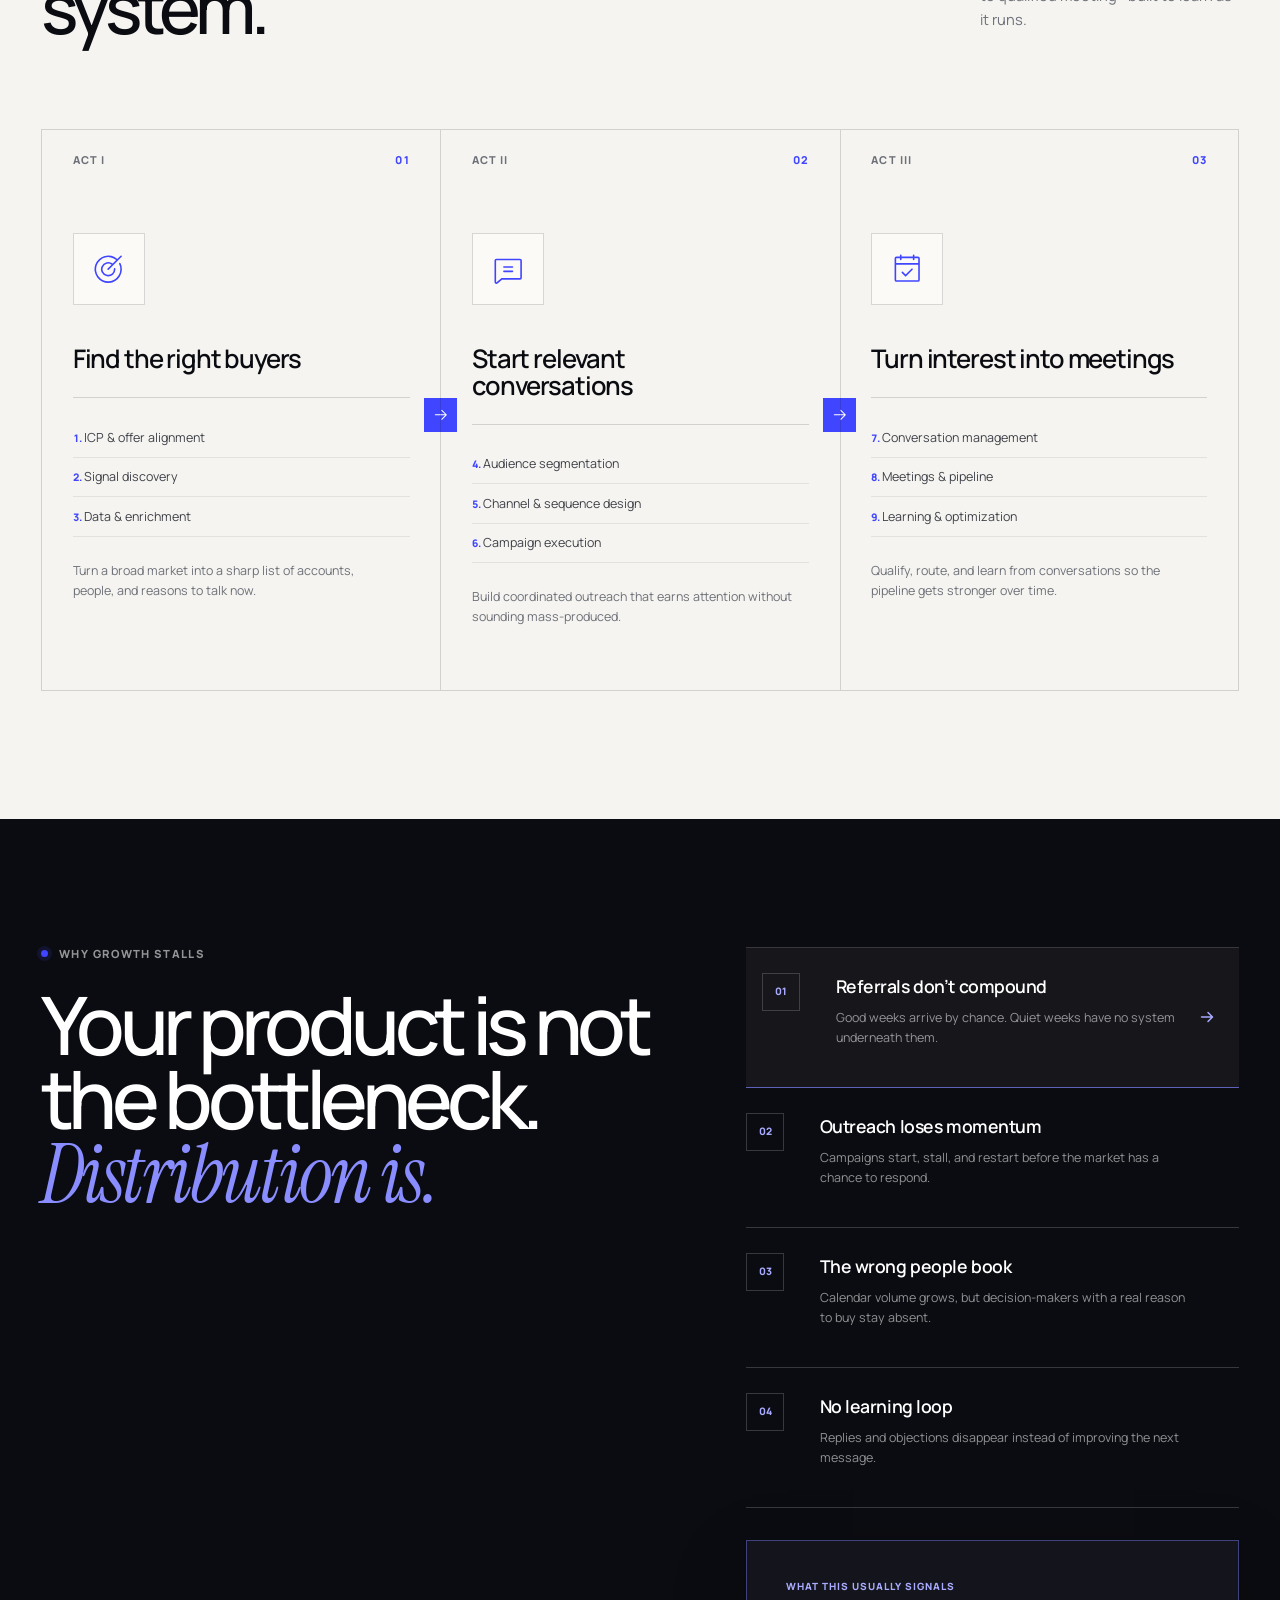
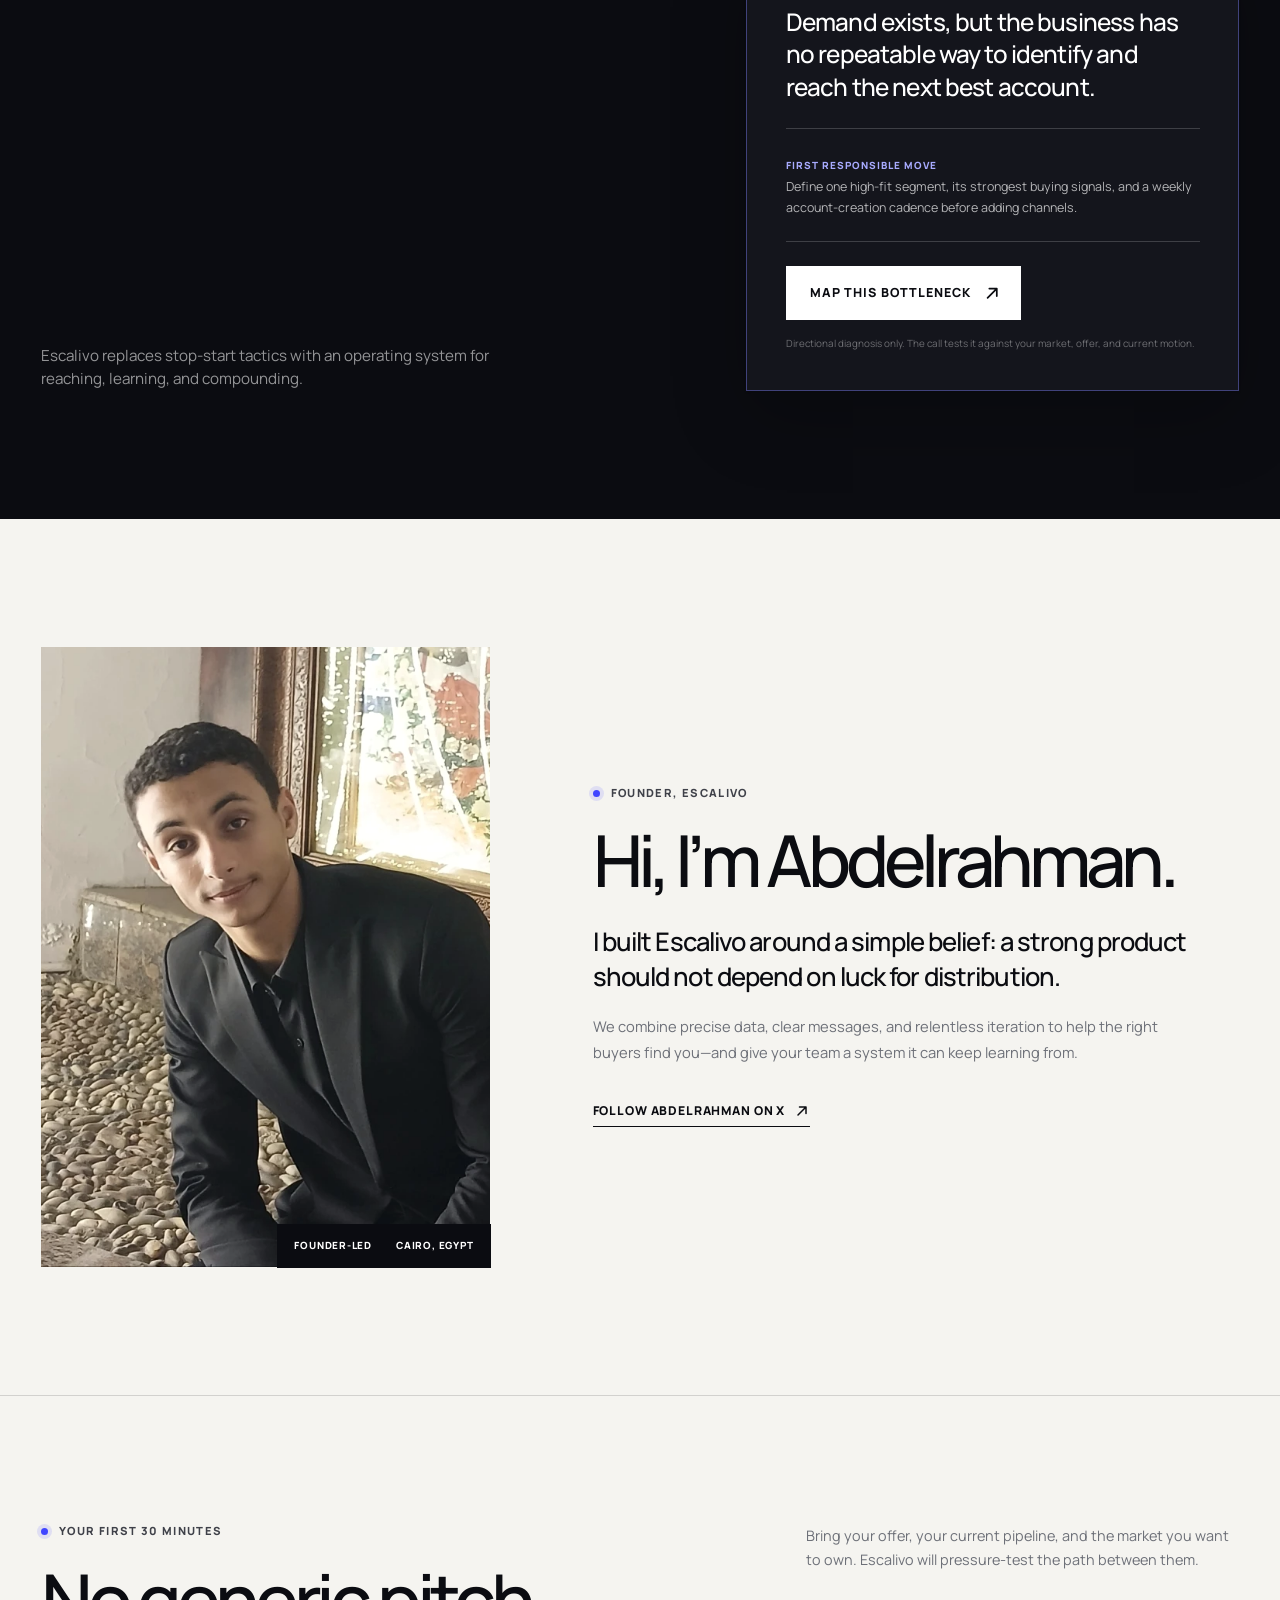
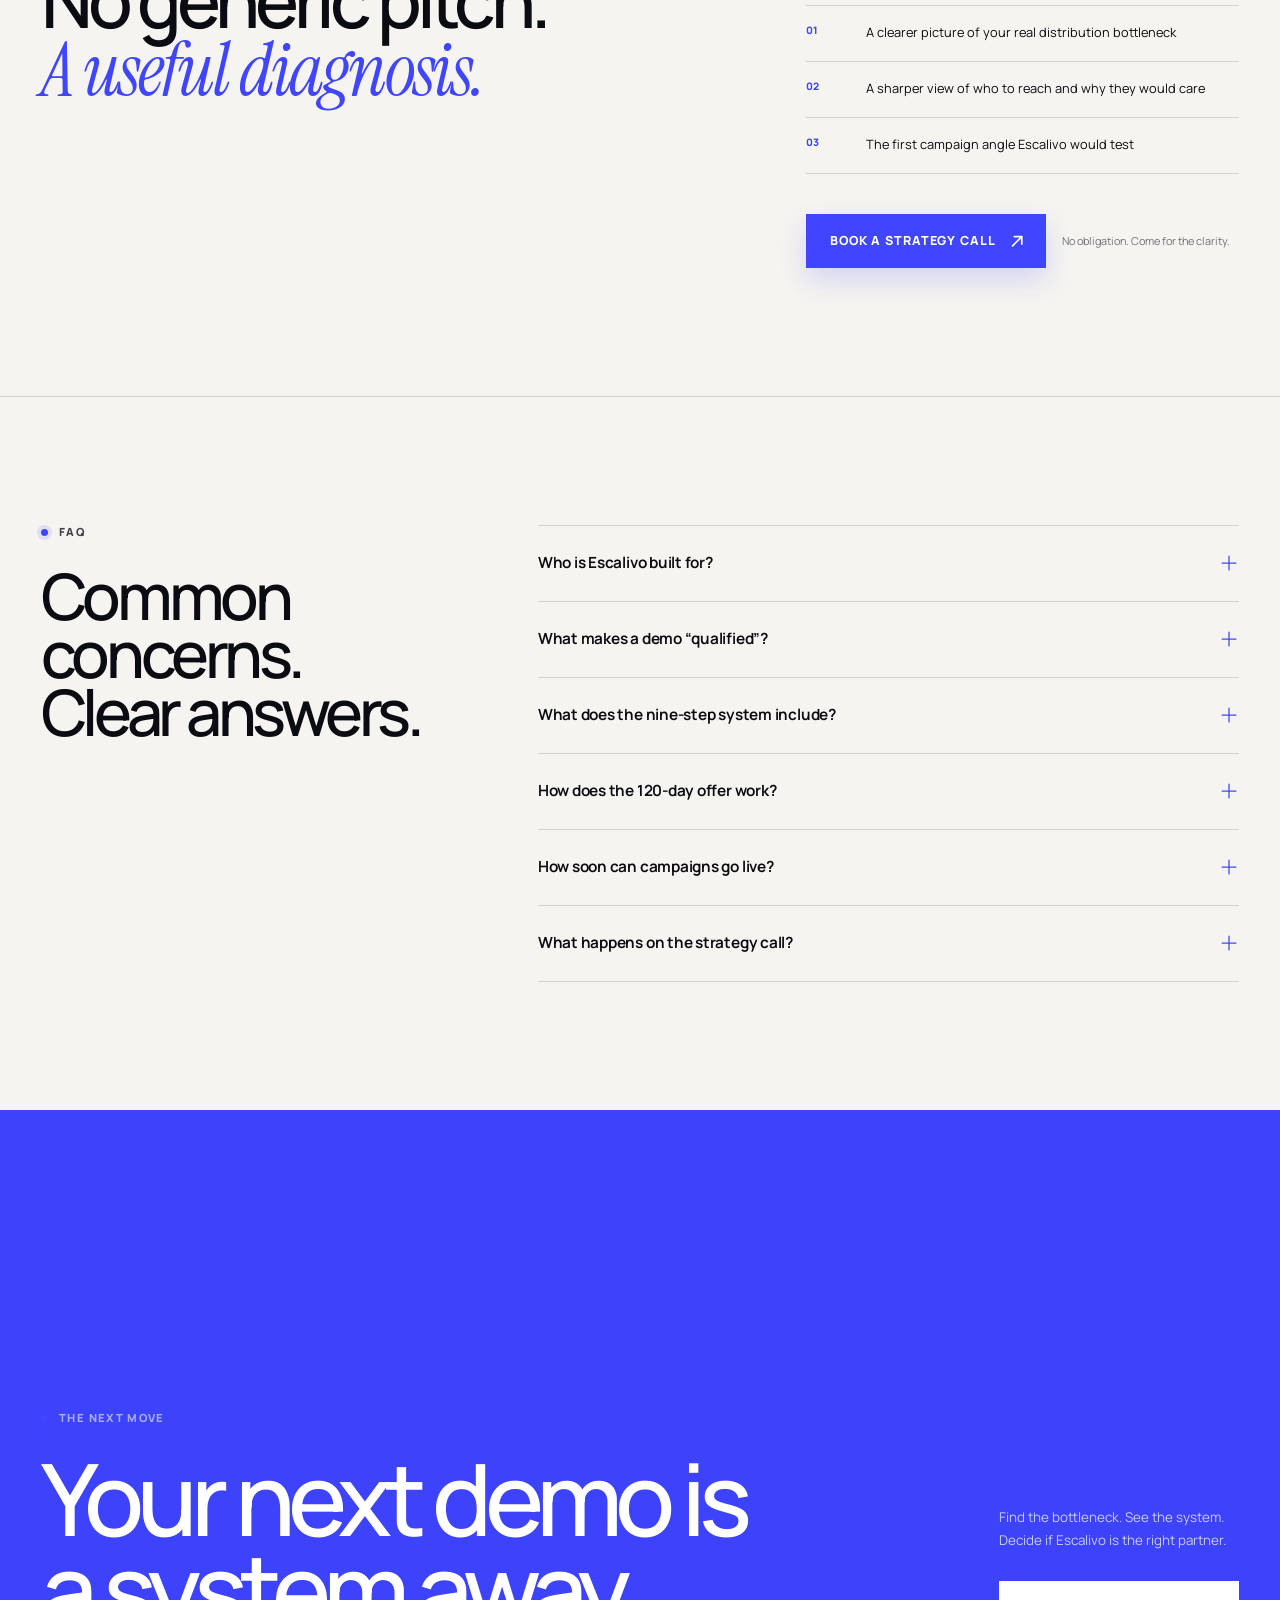
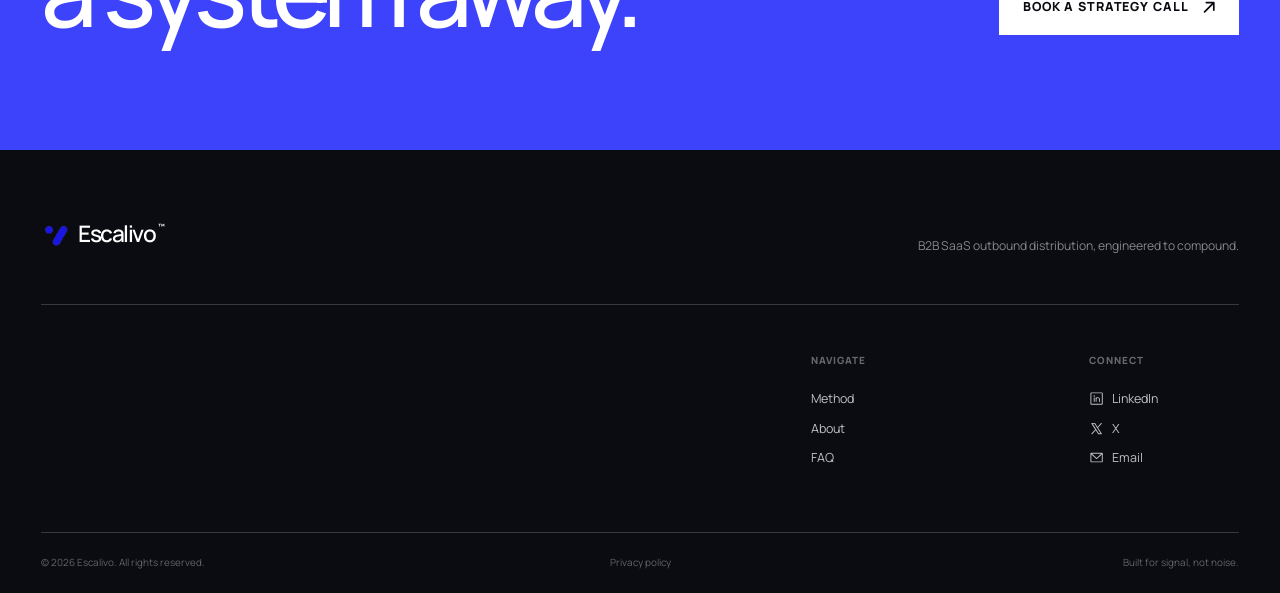
==== commit 6956eb51: "Replace website with new layout" ====
--- a/index.html
+++ b/index.html
@@ -1,112 +1,148 @@
-<!DOCTYPE html>
-<html lang="en">
-<head>
-    <meta charset="UTF-8">
-    <meta name="viewport" content="width=device-width, initial-scale=1.0">
-    <title>Escalivo — 1000 Qualified Booked Demos for B2B SaaS</title>
-    <meta name="description" content="Escalivo helps B2B SaaS founders get 1000 qualified booked demos in 120 days using our 9-step killer distribution process.">
-    <link rel="icon" type="image/png" href="favicon.png">
-    <link rel="preconnect" href="https://fonts.googleapis.com">
-    <link rel="preconnect" href="https://fonts.gstatic.com" crossorigin>
-    <link href="https://fonts.googleapis.com/css2?family=Inter:wght@400;500;600;700;800;900&display=swap" rel="stylesheet">
-    <link rel="stylesheet" href="style.css">
-</head>
-<body>
+<!doctype html>
+<html lang="en" class="no-js">
+  <head>
+    <meta charset="UTF-8" />
+    <meta name="viewport" content="width=device-width, initial-scale=1.0" />
+    <script>
+      document.documentElement.classList.replace("no-js", "js");
+      try {
+        const forceIntro = new URLSearchParams(window.location.search).get("intro") === "1";
+        if (!forceIntro && window.sessionStorage.getItem("escalivo-intro-seen")) {
+          document.documentElement.classList.add("intro-seen");
+        }
+      } catch {
+        // The entrance still works when session storage is unavailable.
+      }
+    </script>
 
-    <!-- NAVIGATION -->
-    <nav class="navbar" id="navbar">
-        <div class="nav-container">
-            <a href="#" class="nav-logo">
-                <img src="logo.jpg" alt="Escalivo Logo" class="nav-logo-img">
-            </a>
-            <ul class="nav-links">
-                <li><a href="#about">About</a></li>
+    <title>B2B SaaS Outbound Distribution | Escalivo</title>
+    <meta
+      name="description"
+      content="Escalivo builds signal-driven outbound distribution systems that put qualified B2B SaaS buyers on your calendar."
+    />
+    <meta name="robots" content="index, follow, max-image-preview:large" />
+    <meta name="author" content="Escalivo" />
+    <meta name="theme-color" content="#f5f4f0" />
+    <link rel="canonical" href="https://escalivo.com/" />
+    <link rel="icon" type="image/png" href="/assets/escalivo-mark-transparent.png" />
+    <link rel="apple-touch-icon" href="/assets/escalivo-mark-transparent.png" />
+    <link rel="manifest" href="/site.webmanifest" />
 
-                <li><a href="#cta-section">Contact</a></li>
-            </ul>
-            <a href="https://cal.com/escalivo/discovery-call" target="_blank" class="nav-cta-btn">Book a Call →</a>
-            <button class="mobile-menu-btn" id="mobileMenuBtn" aria-label="Toggle menu">
-                <span></span>
-                <span></span>
-                <span></span>
-            </button>
-        </div>
-    </nav>
+    <meta property="og:type" content="website" />
+    <meta property="og:site_name" content="Escalivo" />
+    <meta property="og:title" content="A predictable path from market to meeting." />
+    <meta
+      property="og:description"
+      content="Founder-led outbound distribution for B2B SaaS companies ready to build a repeatable pipeline."
+    />
+    <meta property="og:url" content="https://escalivo.com/" />
+    <meta property="og:image" content="https://escalivo.com/assets/escalivo-social.png" />
+    <meta
+      property="og:image:alt"
+      content="Escalivo turns B2B SaaS market signals into qualified booked meetings."
+    />
+    <meta name="twitter:card" content="summary_large_image" />
+    <meta name="twitter:title" content="A predictable path from market to meeting." />
+    <meta
+      name="twitter:description"
+      content="Signal-driven outbound distribution for B2B SaaS companies."
+    />
+    <meta
+      name="twitter:image"
+      content="https://escalivo.com/assets/escalivo-social.png"
+    />
 
-    <!-- HERO SECTION -->
-    <section class="hero" id="hero">
-        <div class="hero-overlay"></div>
-        <div class="hero-container">
-            <div class="hero-visual">
-                <img src="booked demos.png" alt="Calendar packed with booked demos" class="hero-demo-img">
-                <p class="hero-visual-caption">[ FOR B2B SAAS FOUNDERS WHO WANT TO SCALE ]</p>
-            </div>
-            <div class="hero-content">
-                <h1 class="hero-headline">B2B SaaS Founders: <span class="hero-highlight">1000 Qualified Booked Demos</span> In The Next 120 Days, Or You Don't Pay.</h1>
-                <p class="hero-sub-bold">Using Our 9-Step Killer Distribution Process</p>
-                <p class="hero-body">Over at Escalivo, our area of expertise is in helping B2B SaaS founders get more paid users. We do this by leveraging proven campaigns that target 100% of the total addressable market on command, therefore filling your calendar consistently with demos.</p>
-                <a href="https://cal.com/escalivo/discovery-call" target="_blank" class="btn btn-cta-hero" id="heroCta">GET STARTED</a>
-            </div>
-        </div>
-    </section>
-
-    <!-- ABOUT SECTION -->
-    <section class="about" id="about">
-        <div class="about-container">
-            <div class="about-image-area">
-                <img src="abdelrahman.jpg" alt="Abdelrahman Ahmed - Founder of Escalivo" class="about-photo" id="aboutImage">
-            </div>
-            <div class="about-content">
-                <p class="section-eyebrow">About</p>
-                <h2 class="section-headline">Hi, I'm Abdelrahman!</h2>
-                <p class="about-text">We help B2B SaaS brands build marketing systems that grow. Predictable, consistent & scalable.</p>
-                <p class="about-text">You already have a great product. We make sure the right people find it.</p>
-            </div>
-        </div>
-    </section>
-
-
-
-    <!-- CTA SECTION -->
-    <section class="cta-section" id="cta-section">
-        <div class="cta-container">
-            <p class="section-eyebrow center light">Let's Talk</p>
-            <h2 class="cta-headline">Ready to Grow?</h2>
-            <p class="cta-body">Book a call. We'll tell you exactly what's holding your growth back.</p>
-            <a href="https://cal.com/escalivo/discovery-call" target="_blank" class="btn btn-primary" id="ctaButton">Book a Call →</a>
-        </div>
-    </section>
-
-    <!-- FOOTER -->
-    <footer class="footer" id="footer">
-        <div class="footer-container">
-            <div class="footer-logo-area">
-                <img src="logo.jpg" alt="Escalivo Logo" class="footer-logo-img">
-                <p class="footer-tagline">B2B SaaS Marketing Agency</p>
-            </div>
-            <div class="footer-links">
-                <a href="#about">About</a>
-
-                <a href="#cta-section">Contact</a>
-                <a href="privacy/">Privacy Policy</a>
-            </div>
-            <div class="footer-socials">
-                <a href="https://www.linkedin.com/in/abdelrahmanahmedeg" target="_blank" aria-label="LinkedIn" class="social-icon">
-                    <svg width="20" height="20" viewBox="0 0 24 24" fill="currentColor"><path d="M20.447 20.452h-3.554v-5.569c0-1.328-.027-3.037-1.852-3.037-1.853 0-2.136 1.445-2.136 2.939v5.667H9.351V9h3.414v1.561h.046c.477-.9 1.637-1.85 3.37-1.85 3.601 0 4.267 2.37 4.267 5.455v6.286zM5.337 7.433a2.062 2.062 0 01-2.063-2.065 2.064 2.064 0 112.063 2.065zm1.782 13.019H3.555V9h3.564v11.452zM22.225 0H1.771C.792 0 0 .774 0 1.729v20.542C0 23.227.792 24 1.771 24h20.451C23.2 24 24 23.227 24 22.271V1.729C24 .774 23.2 0 22.222 0h.003z"/></svg>
-                </a>
-                <a href="https://x.com/Abdelrhman38385" target="_blank" aria-label="X (Twitter)" class="social-icon">
-                    <svg width="20" height="20" viewBox="0 0 24 24" fill="currentColor"><path d="M18.244 2.25h3.308l-7.227 8.26 8.502 11.24H16.17l-5.214-6.817L4.99 21.75H1.68l7.73-8.835L1.254 2.25H8.08l4.713 6.231zm-1.161 17.52h1.833L7.084 4.126H5.117z"/></svg>
-                </a>
-            </div>
-            <div class="footer-contact">
-                <a href="mailto:hello@escalivo.com" class="footer-email">hello@escalivo.com</a>
-            </div>
-            <div class="footer-bottom">
-                <p>© 2026 Escalivo. All rights reserved.</p>
-            </div>
-        </div>
-    </footer>
-
-    <script src="script.js"></script>
-</body>
+    <script type="application/ld+json">
+      {
+        "@context": "https://schema.org",
+        "@graph": [
+          {
+            "@type": "Organization",
+            "@id": "https://escalivo.com/#organization",
+            "name": "Escalivo",
+            "url": "https://escalivo.com/",
+            "logo": "https://escalivo.com/assets/escalivo-mark-transparent.png",
+            "email": "hello@escalivo.com",
+            "founder": {
+              "@type": "Person",
+              "name": "Abdelrahman Ahmed",
+              "url": "https://www.linkedin.com/in/abdelrahmanahmedeg"
+            },
+            "sameAs": [
+              "https://www.linkedin.com/in/abdelrahmanahmedeg",
+              "https://x.com/Abdelrhman38385"
+            ]
+          },
+          {
+            "@type": "WebSite",
+            "@id": "https://escalivo.com/#website",
+            "url": "https://escalivo.com/",
+            "name": "Escalivo",
+            "publisher": {
+              "@id": "https://escalivo.com/#organization"
+            },
+            "inLanguage": "en"
+          },
+          {
+            "@type": "Service",
+            "@id": "https://escalivo.com/#service",
+            "name": "B2B SaaS outbound distribution",
+            "description": "A nine-step outbound distribution system spanning ICP and offer alignment, signal discovery, data enrichment, campaign execution, conversation management, meeting routing, and optimization.",
+            "provider": {
+              "@id": "https://escalivo.com/#organization"
+            },
+            "areaServed": "Worldwide",
+            "audience": {
+              "@type": "BusinessAudience",
+              "audienceType": "B2B SaaS founders and revenue teams"
+            },
+            "url": "https://escalivo.com/#method"
+          },
+          {
+            "@type": "FAQPage",
+            "@id": "https://escalivo.com/#faq-schema",
+            "mainEntity": [
+              {
+                "@type": "Question",
+                "name": "Who is Escalivo built for?",
+                "acceptedAnswer": {
+                  "@type": "Answer",
+                  "text": "B2B SaaS founders with a validated product, a definable market, and the capacity to take more sales conversations."
+                }
+              },
+              {
+                "@type": "Question",
+                "name": "What makes a demo qualified?",
+                "acceptedAnswer": {
+                  "@type": "Answer",
+                  "text": "A meeting counts when the prospect matches the buyer criteria agreed before launch and books a conversation with the client team."
+                }
+              },
+              {
+                "@type": "Question",
+                "name": "What does the nine-step system include?",
+                "acceptedAnswer": {
+                  "@type": "Answer",
+                  "text": "It includes ICP and offer alignment, signal discovery, data and enrichment, audience segmentation, channel and sequence design, campaign execution, conversation management, meeting routing, and continuous optimization."
+                }
+              },
+              {
+                "@type": "Question",
+                "name": "What happens on the strategy call?",
+                "acceptedAnswer": {
+                  "@type": "Answer",
+                  "text": "Escalivo reviews the offer, ICP, current channels, and distribution bottleneck to identify a clear diagnosis and an initial campaign angle to test."
+                }
+              }
+            ]
+          }
+        ]
+      }
+    </script>
+    <script type="module" crossorigin src="/assets/index-Dd2DwCf1.js"></script>
+    <link rel="stylesheet" crossorigin href="/assets/index-CvWKLvaZ.css">
+  </head>
+  <body>
+    <div id="root"><link rel="preload" as="image" href="/assets/escalivo-mark-transparent.png"/><a class="skip-link" href="#main-content">Skip to content</a><div class="page-progress" aria-hidden="true"><span></span></div><div class="brand-intro is-prelude " aria-hidden="true" data-testid="brand-intro"><div class="brand-intro-panel brand-intro-panel-top"></div><div class="brand-intro-panel brand-intro-panel-bottom"></div><div class="brand-intro-content"><p class="brand-intro-index"><span>01</span>B2B SaaS distribution</p><div class="brand-intro-lockup"><img class="brand-intro-mark" src="/assets/escalivo-mark-transparent.png" width="85" height="75" alt=""/><span class="brand-intro-word">Escalivo<sup>™</sup></span></div><p class="brand-intro-tagline">Outbound distribution, engineered to compound.</p><div class="brand-intro-rule"></div><p class="brand-intro-cue">Move to enter<span>or wait a moment</span></p></div></div><header class="site-header "><a class="brand" href="#top" aria-label="Escalivo home"><img src="/assets/escalivo-mark-transparent.png" width="512" height="512" alt=""/><span>Escalivo<sup>™</sup></span></a><nav class="desktop-nav" aria-label="Primary navigation"><a href="#method">Method</a><a href="#about">About</a><a href="#faq">FAQ</a></nav><div class="header-action"><a class="button button-small button-primary" href="https://cal.com/escalivo/discovery-call" target="_blank" rel="noreferrer" data-magnetic="true"><span>Book a strategy call</span><svg xmlns="http://www.w3.org/2000/svg" width="1em" height="1em" fill="currentColor" viewBox="0 0 256 256" aria-hidden="true"><path d="M204,64V168a12,12,0,0,1-24,0V93L72.49,200.49a12,12,0,0,1-17-17L163,76H88a12,12,0,0,1,0-24H192A12,12,0,0,1,204,64Z"></path></svg></a></div><button class="menu-toggle" type="button" aria-label="Open navigation" aria-expanded="false" aria-controls="mobile-navigation"><svg xmlns="http://www.w3.org/2000/svg" width="1em" height="1em" fill="currentColor" viewBox="0 0 256 256" aria-hidden="true"><path d="M224,128a8,8,0,0,1-8,8H40a8,8,0,0,1,0-16H216A8,8,0,0,1,224,128ZM40,72H216a8,8,0,0,0,0-16H40a8,8,0,0,0,0,16ZM216,184H40a8,8,0,0,0,0,16H216a8,8,0,0,0,0-16Z"></path></svg></button></header><div class="mobile-menu " id="mobile-navigation" aria-hidden="true" inert=""><nav aria-label="Mobile navigation"><a href="#method"><span>01</span> Method</a><a href="#about"><span>02</span> About</a><a href="#faq"><span>03</span> FAQ</a></nav><a class="button button-primary" href="https://cal.com/escalivo/discovery-call" target="_blank" rel="noreferrer" data-magnetic="true"><span>Book a strategy call</span><svg xmlns="http://www.w3.org/2000/svg" width="1em" height="1em" fill="currentColor" viewBox="0 0 256 256" aria-hidden="true"><path d="M204,64V168a12,12,0,0,1-24,0V93L72.49,200.49a12,12,0,0,1-17-17L163,76H88a12,12,0,0,1,0-24H192A12,12,0,0,1,204,64Z"></path></svg></a><p>Founder-led outbound distribution for B2B SaaS.</p></div><main id="main-content"><section class="hero-standard" id="top" aria-labelledby="hero-title"><div class="hero"><div class="hero-copy"><div class="reveal" style="--reveal-delay:0ms"><p class="eyebrow"><span></span>For B2B SaaS founders with product–market fit</p></div><div class="reveal" style="--reveal-delay:70ms"><h1 id="hero-title">A predictable path from market to <em>meeting.</em></h1></div><div class="reveal" style="--reveal-delay:130ms"><p class="hero-intro">Escalivo builds and runs the distribution system that puts qualified B2B SaaS buyers on your calendar.</p></div><div class="reveal" style="--reveal-delay:190ms"><p class="hero-guarantee"><strong>1,000 qualified demos in 120 days—</strong><span>or you don’t pay.</span></p></div><div class="reveal" style="--reveal-delay:250ms"><div class="hero-actions"><a class="button button-primary" href="https://cal.com/escalivo/discovery-call" target="_blank" rel="noreferrer" data-magnetic="true"><span>Book a strategy call</span><svg xmlns="http://www.w3.org/2000/svg" width="1em" height="1em" fill="currentColor" viewBox="0 0 256 256" aria-hidden="true"><path d="M204,64V168a12,12,0,0,1-24,0V93L72.49,200.49a12,12,0,0,1-17-17L163,76H88a12,12,0,0,1,0-24H192A12,12,0,0,1,204,64Z"></path></svg></a><a class="text-link" href="#method">See the method<!-- --> <svg xmlns="http://www.w3.org/2000/svg" width="1em" height="1em" fill="currentColor" viewBox="0 0 256 256" aria-hidden="true"><path d="M224.49,136.49l-72,72a12,12,0,0,1-17-17L187,140H40a12,12,0,0,1,0-24H187L135.51,64.48a12,12,0,0,1,17-17l72,72A12,12,0,0,1,224.49,136.49Z"></path></svg></a></div></div><div class="reveal" style="--reveal-delay:310ms"><div class="hero-fit"><p>Built for teams that</p><ul><li><svg xmlns="http://www.w3.org/2000/svg" width="1em" height="1em" fill="currentColor" viewBox="0 0 256 256" aria-hidden="true"><path d="M128,24A104,104,0,1,0,232,128,104.11,104.11,0,0,0,128,24Zm45.66,85.66-56,56a8,8,0,0,1-11.32,0l-24-24a8,8,0,0,1,11.32-11.32L112,148.69l50.34-50.35a8,8,0,0,1,11.32,11.32Z"></path></svg>Sell to mid-market or enterprise</li><li><svg xmlns="http://www.w3.org/2000/svg" width="1em" height="1em" fill="currentColor" viewBox="0 0 256 256" aria-hidden="true"><path d="M128,24A104,104,0,1,0,232,128,104.11,104.11,0,0,0,128,24Zm45.66,85.66-56,56a8,8,0,0,1-11.32,0l-24-24a8,8,0,0,1,11.32-11.32L112,148.69l50.34-50.35a8,8,0,0,1,11.32,11.32Z"></path></svg>Have a validated offer</li><li><svg xmlns="http://www.w3.org/2000/svg" width="1em" height="1em" fill="currentColor" viewBox="0 0 256 256" aria-hidden="true"><path d="M128,24A104,104,0,1,0,232,128,104.11,104.11,0,0,0,128,24Zm45.66,85.66-56,56a8,8,0,0,1-11.32,0l-24-24a8,8,0,0,1,11.32-11.32L112,148.69l50.34-50.35a8,8,0,0,1,11.32,11.32Z"></path></svg>Need a repeatable pipeline</li></ul></div></div></div><div class="reveal  hero-brief" style="--reveal-delay:150ms"><div class="hero-brief-brand" aria-hidden="true"><img src="/assets/escalivo-mark-transparent.png" width="85" height="75" alt=""/></div><p class="hero-brief-label">The Escalivo distribution system</p><h2>From a defined market to qualified conversations.</h2><ol><li><span>01</span><div><strong>Find the right buyers</strong><p>Define the accounts and signals that make outreach timely.</p></div></li><li><span>02</span><div><strong>Start relevant conversations</strong><p>Run coordinated campaigns built around buyer context.</p></div></li><li><span>03</span><div><strong>Turn interest into meetings</strong><p>Qualify and route real intent into your calendar.</p></div></li></ol><div class="hero-brief-footer"><span>One operating system</span><span>Nine visible steps</span></div></div></div></section><section class="operating-strip" aria-label="How Escalivo operates"><div class="strip-heading"><div class="reveal" style="--reveal-delay:0ms"><p>Your product is ready.<br/>Your distribution <em>should be too.</em></p></div></div><div class="principles-grid"><div class="reveal  principle" style="--reveal-delay:0ms"><svg xmlns="http://www.w3.org/2000/svg" width="1em" height="1em" fill="currentColor" viewBox="0 0 256 256" aria-hidden="true"><path d="M232,122H221.8A94.13,94.13,0,0,0,134,34.2V24a6,6,0,0,0-12,0V34.2A94.13,94.13,0,0,0,34.2,122H24a6,6,0,0,0,0,12H34.2A94.13,94.13,0,0,0,122,221.8V232a6,6,0,0,0,12,0V221.8A94.13,94.13,0,0,0,221.8,134H232a6,6,0,0,0,0-12Zm-98,87.76V200a6,6,0,0,0-12,0v9.76A82.09,82.09,0,0,1,46.24,134H56a6,6,0,0,0,0-12H46.24A82.09,82.09,0,0,1,122,46.24V56a6,6,0,0,0,12,0V46.24A82.09,82.09,0,0,1,209.76,122H200a6,6,0,0,0,0,12h9.76A82.09,82.09,0,0,1,134,209.76ZM128,90a38,38,0,1,0,38,38A38,38,0,0,0,128,90Zm0,64a26,26,0,1,1,26-26A26,26,0,0,1,128,154Z"></path></svg><h2>Precision over volume</h2><p>Reach the right buyers with an offer built for their exact context.</p></div><div class="reveal  principle" style="--reveal-delay:70ms"><svg xmlns="http://www.w3.org/2000/svg" width="1em" height="1em" fill="currentColor" viewBox="0 0 256 256" aria-hidden="true"><path d="M238,128a6,6,0,0,1-6,6H203.71l-38.34,76.68A6,6,0,0,1,160,214h-.3a6,6,0,0,1-5.31-3.85L95.51,55.57,61.46,130.48A6,6,0,0,1,56,134H24a6,6,0,0,1,0-12H52.14l38.4-84.48a6,6,0,0,1,11.07.34L160.74,193.1l33.89-67.78A6,6,0,0,1,200,122h32A6,6,0,0,1,238,128Z"></path></svg><h2>Signal-driven</h2><p>Target accounts that fit—and learn from every reply, objection, and meeting.</p></div><div class="reveal  principle" style="--reveal-delay:140ms"><svg xmlns="http://www.w3.org/2000/svg" width="1em" height="1em" fill="currentColor" viewBox="0 0 256 256" aria-hidden="true"><path d="M208,42H48A14,14,0,0,0,34,56v56c0,51.94,25.12,83.4,46.2,100.64,22.73,18.6,45.27,24.89,46.22,25.15a6,6,0,0,0,3.16,0c.95-.26,23.49-6.55,46.22-25.15C196.88,195.4,222,163.94,222,112V56A14,14,0,0,0,208,42Zm2,70c0,37.76-13.94,68.39-41.44,91.06A131.17,131.17,0,0,1,128,225.72a130.94,130.94,0,0,1-40.56-22.66C59.94,180.39,46,149.76,46,112V56a2,2,0,0,1,2-2H208a2,2,0,0,1,2,2ZM172.24,99.76a6,6,0,0,1,0,8.48l-56,56a6,6,0,0,1-8.48,0l-24-24a6,6,0,0,1,8.48-8.48L112,151.51l51.76-51.75A6,6,0,0,1,172.24,99.76Z"></path></svg><h2>Performance-backed</h2><p>The public offer is simple: 1,000 qualified demos in 120 days—or you don’t pay.</p></div><div class="reveal  principle" style="--reveal-delay:210ms"><svg xmlns="http://www.w3.org/2000/svg" width="1em" height="1em" fill="currentColor" viewBox="0 0 256 256" aria-hidden="true"><path d="M222,48V96a6,6,0,0,1-6,6H168a6,6,0,0,1,0-12h33.52L183.47,72a81.51,81.51,0,0,0-57.53-24h-.46A81.5,81.5,0,0,0,68.19,71.28a6,6,0,1,1-8.38-8.58,93.38,93.38,0,0,1,65.67-26.76H126a93.45,93.45,0,0,1,66,27.53l18,18V48a6,6,0,0,1,12,0ZM187.81,184.72a81.5,81.5,0,0,1-57.29,23.34h-.46a81.51,81.51,0,0,1-57.53-24L54.48,166H88a6,6,0,0,0,0-12H40a6,6,0,0,0-6,6v48a6,6,0,0,0,12,0V174.48l18,18.05a93.45,93.45,0,0,0,66,27.53h.52a93.38,93.38,0,0,0,65.67-26.76,6,6,0,1,0-8.38-8.58Z"></path></svg><h2>Built to compound</h2><p>Every campaign improves the targeting, message, and next conversation.</p></div></div></section><section class="method section" id="method" aria-labelledby="method-title"><div class="section-heading method-heading"><div class="reveal" style="--reveal-delay:0ms"><div><p class="eyebrow"><span></span>The method</p><h2 id="method-title">Nine steps. One compounding system.</h2></div></div><div class="reveal" style="--reveal-delay:90ms"><p>A structured path from market signal to qualified meeting—built to learn as it runs.</p></div></div><div class="method-grid"><div class="reveal  method-act" style="--reveal-delay:0ms"><div class="method-topline"><p>Act I</p><span>0<!-- -->1</span></div><div class="method-icon"><svg xmlns="http://www.w3.org/2000/svg" width="1em" height="1em" fill="currentColor" viewBox="0 0 256 256" aria-hidden="true"><path d="M220.06,84a102.06,102.06,0,1,1-24.31-32.27l24-24a6,6,0,0,1,8.48,8.49l-96,96a6,6,0,1,1-8.48-8.49l29.39-29.4a42,42,0,1,0,16.78,31.24,6,6,0,1,1,12-.68A54,54,0,1,1,161.7,85.83l25.54-25.55a89.91,89.91,0,1,0,22,28.93A6,6,0,1,1,220.06,84Z"></path></svg></div><h3>Find the right buyers</h3><ol start="1"><li>ICP &amp; offer alignment</li><li>Signal discovery</li><li>Data &amp; enrichment</li></ol><p class="method-description">Turn a broad market into a sharp list of accounts, people, and reasons to talk now.</p><svg xmlns="http://www.w3.org/2000/svg" width="1em" height="1em" fill="currentColor" viewBox="0 0 256 256" class="method-arrow" aria-hidden="true"><path d="M221.66,133.66l-72,72a8,8,0,0,1-11.32-11.32L196.69,136H40a8,8,0,0,1,0-16H196.69L138.34,61.66a8,8,0,0,1,11.32-11.32l72,72A8,8,0,0,1,221.66,133.66Z"></path></svg></div><div class="reveal  method-act" style="--reveal-delay:90ms"><div class="method-topline"><p>Act II</p><span>0<!-- -->2</span></div><div class="method-icon"><svg xmlns="http://www.w3.org/2000/svg" width="1em" height="1em" fill="currentColor" viewBox="0 0 256 256" aria-hidden="true"><path d="M216,50H40A14,14,0,0,0,26,64V224a13.88,13.88,0,0,0,8.09,12.69A14.11,14.11,0,0,0,40,238a13.87,13.87,0,0,0,9-3.31l.06-.05L82.23,206H216a14,14,0,0,0,14-14V64A14,14,0,0,0,216,50Zm2,142a2,2,0,0,1-2,2H80a6,6,0,0,0-3.92,1.46L41.26,225.53A2,2,0,0,1,38,224V64a2,2,0,0,1,2-2H216a2,2,0,0,1,2,2Zm-52-80a6,6,0,0,1-6,6H96a6,6,0,0,1,0-12h64A6,6,0,0,1,166,112Zm0,32a6,6,0,0,1-6,6H96a6,6,0,0,1,0-12h64A6,6,0,0,1,166,144Z"></path></svg></div><h3>Start relevant conversations</h3><ol start="4"><li>Audience segmentation</li><li>Channel &amp; sequence design</li><li>Campaign execution</li></ol><p class="method-description">Build coordinated outreach that earns attention without sounding mass-produced.</p><svg xmlns="http://www.w3.org/2000/svg" width="1em" height="1em" fill="currentColor" viewBox="0 0 256 256" class="method-arrow" aria-hidden="true"><path d="M221.66,133.66l-72,72a8,8,0,0,1-11.32-11.32L196.69,136H40a8,8,0,0,1,0-16H196.69L138.34,61.66a8,8,0,0,1,11.32-11.32l72,72A8,8,0,0,1,221.66,133.66Z"></path></svg></div><div class="reveal  method-act" style="--reveal-delay:180ms"><div class="method-topline"><p>Act III</p><span>0<!-- -->3</span></div><div class="method-icon"><svg xmlns="http://www.w3.org/2000/svg" width="1em" height="1em" fill="currentColor" viewBox="0 0 256 256" aria-hidden="true"><path d="M208,34H182V24a6,6,0,0,0-12,0V34H86V24a6,6,0,0,0-12,0V34H48A14,14,0,0,0,34,48V208a14,14,0,0,0,14,14H208a14,14,0,0,0,14-14V48A14,14,0,0,0,208,34ZM48,46H74V56a6,6,0,0,0,12,0V46h84V56a6,6,0,0,0,12,0V46h26a2,2,0,0,1,2,2V82H46V48A2,2,0,0,1,48,46ZM208,210H48a2,2,0,0,1-2-2V94H210V208A2,2,0,0,1,208,210Zm-39.76-86.24a6,6,0,0,1,0,8.48l-48,48a6,6,0,0,1-8.48,0l-24-24a6,6,0,0,1,8.48-8.48L116,167.51l43.76-43.75A6,6,0,0,1,168.24,123.76Z"></path></svg></div><h3>Turn interest into meetings</h3><ol start="7"><li>Conversation management</li><li>Meetings &amp; pipeline</li><li>Learning &amp; optimization</li></ol><p class="method-description">Qualify, route, and learn from conversations so the pipeline gets stronger over time.</p></div></div></section><section class="bottleneck section-dark" aria-labelledby="bottleneck-title"><div class="bottleneck-intro"><div class="reveal" style="--reveal-delay:0ms"><p class="eyebrow eyebrow-dark"><span></span>Why growth stalls</p><h2 id="bottleneck-title">Your product is not the bottleneck.<br/><em>Distribution is.</em></h2></div><div class="reveal" style="--reveal-delay:100ms"><p>Escalivo replaces stop-start tactics with an operating system for reaching, learning, and compounding.</p></div></div><div class="bottleneck-diagnostic"><div class="bottleneck-grid" role="group" aria-label="Choose your current distribution bottleneck"><div class="reveal" style="--reveal-delay:0ms"><button type="button" class="bottleneck-item is-active" aria-pressed="true"><span>01</span><div><h3>Referrals don’t compound</h3><p>Good weeks arrive by chance. Quiet weeks have no system underneath them.</p></div><svg xmlns="http://www.w3.org/2000/svg" width="1em" height="1em" fill="currentColor" viewBox="0 0 256 256" aria-hidden="true"><path d="M224.49,136.49l-72,72a12,12,0,0,1-17-17L187,140H40a12,12,0,0,1,0-24H187L135.51,64.48a12,12,0,0,1,17-17l72,72A12,12,0,0,1,224.49,136.49Z"></path></svg></button></div><div class="reveal" style="--reveal-delay:60ms"><button type="button" class="bottleneck-item " aria-pressed="false"><span>02</span><div><h3>Outreach loses momentum</h3><p>Campaigns start, stall, and restart before the market has a chance to respond.</p></div><svg xmlns="http://www.w3.org/2000/svg" width="1em" height="1em" fill="currentColor" viewBox="0 0 256 256" aria-hidden="true"><path d="M224.49,136.49l-72,72a12,12,0,0,1-17-17L187,140H40a12,12,0,0,1,0-24H187L135.51,64.48a12,12,0,0,1,17-17l72,72A12,12,0,0,1,224.49,136.49Z"></path></svg></button></div><div class="reveal" style="--reveal-delay:120ms"><button type="button" class="bottleneck-item " aria-pressed="false"><span>03</span><div><h3>The wrong people book</h3><p>Calendar volume grows, but decision-makers with a real reason to buy stay absent.</p></div><svg xmlns="http://www.w3.org/2000/svg" width="1em" height="1em" fill="currentColor" viewBox="0 0 256 256" aria-hidden="true"><path d="M224.49,136.49l-72,72a12,12,0,0,1-17-17L187,140H40a12,12,0,0,1,0-24H187L135.51,64.48a12,12,0,0,1,17-17l72,72A12,12,0,0,1,224.49,136.49Z"></path></svg></button></div><div class="reveal" style="--reveal-delay:180ms"><button type="button" class="bottleneck-item " aria-pressed="false"><span>04</span><div><h3>No learning loop</h3><p>Replies and objections disappear instead of improving the next message.</p></div><svg xmlns="http://www.w3.org/2000/svg" width="1em" height="1em" fill="currentColor" viewBox="0 0 256 256" aria-hidden="true"><path d="M224.49,136.49l-72,72a12,12,0,0,1-17-17L187,140H40a12,12,0,0,1,0-24H187L135.51,64.48a12,12,0,0,1,17-17l72,72A12,12,0,0,1,224.49,136.49Z"></path></svg></button></div></div><aside class="diagnostic-result" aria-live="polite"><p class="diagnostic-label">What this usually signals</p><p class="diagnostic-signal">Demand exists, but the business has no repeatable way to identify and reach the next best account.</p><div><span>First responsible move</span><p>Define one high-fit segment, its strongest buying signals, and a weekly account-creation cadence before adding channels.</p></div><a class="button button-light" href="https://cal.com/escalivo/discovery-call" target="_blank" rel="noreferrer" data-magnetic="true"><span>Map this bottleneck</span><svg xmlns="http://www.w3.org/2000/svg" width="1em" height="1em" fill="currentColor" viewBox="0 0 256 256" aria-hidden="true"><path d="M204,64V168a12,12,0,0,1-24,0V93L72.49,200.49a12,12,0,0,1-17-17L163,76H88a12,12,0,0,1,0-24H192A12,12,0,0,1,204,64Z"></path></svg></a><p class="diagnostic-caveat">Directional diagnosis only. The call tests it against your market, offer, and current motion.</p></aside></div></section><section class="founder section" id="about" aria-labelledby="founder-title"><div class="reveal  founder-image-wrap" style="--reveal-delay:0ms"><img src="/assets/abdelrahman-ahmed.webp" width="960" height="960" alt="Abdelrahman Ahmed, founder of Escalivo" loading="lazy"/><div class="founder-image-meta"><span>Founder-led</span><span>Cairo, Egypt</span></div></div><div class="founder-copy"><div class="reveal" style="--reveal-delay:0ms"><p class="eyebrow"><span></span>Founder, Escalivo</p><h2 id="founder-title">Hi, I’m Abdelrahman.</h2><p class="founder-lede">I built Escalivo around a simple belief: a strong product should not depend on luck for distribution.</p><p>We combine precise data, clear messages, and relentless iteration to help the right buyers find you—and give your team a system it can keep learning from.</p><a class="text-link founder-link" href="https://x.com/Abdelrhman38385" target="_blank" rel="noreferrer">Follow Abdelrahman on X<svg xmlns="http://www.w3.org/2000/svg" width="1em" height="1em" fill="currentColor" viewBox="0 0 256 256" aria-hidden="true"><path d="M204,64V168a12,12,0,0,1-24,0V93L72.49,200.49a12,12,0,0,1-17-17L163,76H88a12,12,0,0,1,0-24H192A12,12,0,0,1,204,64Z"></path></svg></a></div></div></section><section class="diagnosis section" aria-labelledby="diagnosis-title"><div class="reveal  diagnosis-heading" style="--reveal-delay:0ms"><p class="eyebrow"><span></span>Your first 30 minutes</p><h2 id="diagnosis-title">No generic pitch.<br/><em>A useful diagnosis.</em></h2></div><div class="diagnosis-content"><div class="reveal" style="--reveal-delay:0ms"><p>Bring your offer, your current pipeline, and the market you want to own. Escalivo will pressure-test the path between them.</p></div><ul><li class="reveal" style="--reveal-delay:0ms"><span>0<!-- -->1</span><p>A clearer picture of your real distribution bottleneck</p></li><li class="reveal" style="--reveal-delay:70ms"><span>0<!-- -->2</span><p>A sharper view of who to reach and why they would care</p></li><li class="reveal" style="--reveal-delay:140ms"><span>0<!-- -->3</span><p>The first campaign angle Escalivo would test</p></li></ul><div class="reveal" style="--reveal-delay:220ms"><a class="button button-primary" href="https://cal.com/escalivo/discovery-call" target="_blank" rel="noreferrer" data-magnetic="true"><span>Book a strategy call</span><svg xmlns="http://www.w3.org/2000/svg" width="1em" height="1em" fill="currentColor" viewBox="0 0 256 256" aria-hidden="true"><path d="M204,64V168a12,12,0,0,1-24,0V93L72.49,200.49a12,12,0,0,1-17-17L163,76H88a12,12,0,0,1,0-24H192A12,12,0,0,1,204,64Z"></path></svg></a><p class="diagnosis-note">No obligation. Come for the clarity.</p></div></div></section><section class="faq section" id="faq" aria-labelledby="faq-title"><div class="reveal  faq-heading" style="--reveal-delay:0ms"><p class="eyebrow"><span></span>FAQ</p><h2 id="faq-title">Common concerns.<br/>Clear answers.</h2></div><div class="faq-list"><div class="reveal" style="--reveal-delay:0ms"><details><summary><span>Who is Escalivo built for?</span><svg xmlns="http://www.w3.org/2000/svg" width="1em" height="1em" fill="currentColor" viewBox="0 0 256 256" aria-hidden="true"><path d="M224,128a8,8,0,0,1-8,8H136v80a8,8,0,0,1-16,0V136H40a8,8,0,0,1,0-16h80V40a8,8,0,0,1,16,0v80h80A8,8,0,0,1,224,128Z"></path></svg></summary><p>B2B SaaS founders with a validated product, a definable market, and the capacity to take more sales conversations. If you are still searching for product–market fit, the strategy call will tell you quickly whether outbound is premature.</p></details></div><div class="reveal" style="--reveal-delay:40ms"><details><summary><span>What makes a demo “qualified”?</span><svg xmlns="http://www.w3.org/2000/svg" width="1em" height="1em" fill="currentColor" viewBox="0 0 256 256" aria-hidden="true"><path d="M224,128a8,8,0,0,1-8,8H136v80a8,8,0,0,1-16,0V136H40a8,8,0,0,1,0-16h80V40a8,8,0,0,1,16,0v80h80A8,8,0,0,1,224,128Z"></path></svg></summary><p>A meeting should only count when the prospect matches the buyer criteria agreed before launch and books a conversation with your team. Fit is defined around the role, company profile, segment, and buying context—not just an email reply.</p></details></div><div class="reveal" style="--reveal-delay:80ms"><details><summary><span>What does the nine-step system include?</span><svg xmlns="http://www.w3.org/2000/svg" width="1em" height="1em" fill="currentColor" viewBox="0 0 256 256" aria-hidden="true"><path d="M224,128a8,8,0,0,1-8,8H136v80a8,8,0,0,1-16,0V136H40a8,8,0,0,1,0-16h80V40a8,8,0,0,1,16,0v80h80A8,8,0,0,1,224,128Z"></path></svg></summary><p>It covers ICP and offer alignment, signal discovery, data and enrichment, audience segmentation, channel and sequence design, campaign execution, conversation management, meeting routing, and continuous optimization.</p></details></div><div class="reveal" style="--reveal-delay:120ms"><details><summary><span>How does the 120-day offer work?</span><svg xmlns="http://www.w3.org/2000/svg" width="1em" height="1em" fill="currentColor" viewBox="0 0 256 256" aria-hidden="true"><path d="M224,128a8,8,0,0,1-8,8H136v80a8,8,0,0,1-16,0V136H40a8,8,0,0,1,0-16h80V40a8,8,0,0,1,16,0v80h80A8,8,0,0,1,224,128Z"></path></svg></summary><p>Escalivo’s public offer is 1,000 qualified demos in 120 days or you don’t pay. Exact scope, qualification criteria, dependencies, and commercial terms are confirmed in writing before work begins.</p></details></div><div class="reveal" style="--reveal-delay:160ms"><details><summary><span>How soon can campaigns go live?</span><svg xmlns="http://www.w3.org/2000/svg" width="1em" height="1em" fill="currentColor" viewBox="0 0 256 256" aria-hidden="true"><path d="M224,128a8,8,0,0,1-8,8H136v80a8,8,0,0,1-16,0V136H40a8,8,0,0,1,0-16h80V40a8,8,0,0,1,16,0v80h80A8,8,0,0,1,224,128Z"></path></svg></summary><p>The first priority is getting the market, offer, data, and sending system right. Launch timing depends on your market and current infrastructure; the strategy call is where Escalivo maps the fastest responsible path.</p></details></div><div class="reveal" style="--reveal-delay:200ms"><details><summary><span>What happens on the strategy call?</span><svg xmlns="http://www.w3.org/2000/svg" width="1em" height="1em" fill="currentColor" viewBox="0 0 256 256" aria-hidden="true"><path d="M224,128a8,8,0,0,1-8,8H136v80a8,8,0,0,1-16,0V136H40a8,8,0,0,1,0-16h80V40a8,8,0,0,1,16,0v80h80A8,8,0,0,1,224,128Z"></path></svg></summary><p>You will look at your ICP, offer, current channels, and the point where growth is getting stuck. The goal is a useful diagnosis and a clear next test—not a generic agency pitch deck.</p></details></div></div></section><section class="final-cta" aria-labelledby="cta-title"><div class="reveal" style="--reveal-delay:0ms"><p class="eyebrow eyebrow-dark"><span></span>The next move</p><h2 id="cta-title">Your next demo is<br/>a system away.</h2></div><div class="reveal  cta-action" style="--reveal-delay:100ms"><p>Find the bottleneck. See the system.<br/>Decide if Escalivo is the right partner.</p><a class="button button-light" href="https://cal.com/escalivo/discovery-call" target="_blank" rel="noreferrer" data-magnetic="true"><span>Book a strategy call</span><svg xmlns="http://www.w3.org/2000/svg" width="1em" height="1em" fill="currentColor" viewBox="0 0 256 256" aria-hidden="true"><path d="M204,64V168a12,12,0,0,1-24,0V93L72.49,200.49a12,12,0,0,1-17-17L163,76H88a12,12,0,0,1,0-24H192A12,12,0,0,1,204,64Z"></path></svg></a></div></section></main><footer class="site-footer"><div class="footer-brand"><a class="brand footer-logo" href="#top" aria-label="Escalivo home"><img src="/assets/escalivo-mark-transparent.png" width="512" height="512" alt="" loading="lazy"/><span>Escalivo<sup>™</sup></span></a><p>B2B SaaS outbound distribution, engineered to compound.</p></div><div class="footer-links"><div><p>Navigate</p><a href="#method">Method</a><a href="#about">About</a><a href="#faq">FAQ</a></div><div><p>Connect</p><a href="https://www.linkedin.com/in/abdelrahmanahmedeg" target="_blank" rel="noreferrer"><svg xmlns="http://www.w3.org/2000/svg" width="1em" height="1em" fill="currentColor" viewBox="0 0 256 256" aria-hidden="true"><path d="M216,24H40A16,16,0,0,0,24,40V216a16,16,0,0,0,16,16H216a16,16,0,0,0,16-16V40A16,16,0,0,0,216,24Zm0,192H40V40H216V216ZM96,112v64a8,8,0,0,1-16,0V112a8,8,0,0,1,16,0Zm88,28v36a8,8,0,0,1-16,0V140a20,20,0,0,0-40,0v36a8,8,0,0,1-16,0V112a8,8,0,0,1,15.79-1.78A36,36,0,0,1,184,140ZM100,84A12,12,0,1,1,88,72,12,12,0,0,1,100,84Z"></path></svg> LinkedIn</a><a href="https://x.com/Abdelrhman38385" target="_blank" rel="noreferrer"><svg xmlns="http://www.w3.org/2000/svg" width="1em" height="1em" fill="currentColor" viewBox="0 0 256 256" aria-hidden="true"><path d="M214.75,211.71l-62.6-98.38,61.77-67.95a8,8,0,0,0-11.84-10.76L143.24,99.34,102.75,35.71A8,8,0,0,0,96,32H48a8,8,0,0,0-6.75,12.3l62.6,98.37-61.77,68a8,8,0,1,0,11.84,10.76l58.84-64.72,40.49,63.63A8,8,0,0,0,160,224h48a8,8,0,0,0,6.75-12.29ZM164.39,208,62.57,48h29L193.43,208Z"></path></svg> X</a><a href="mailto:hello@escalivo.com"><svg xmlns="http://www.w3.org/2000/svg" width="1em" height="1em" fill="currentColor" viewBox="0 0 256 256" aria-hidden="true"><path d="M224,48H32a8,8,0,0,0-8,8V192a16,16,0,0,0,16,16H216a16,16,0,0,0,16-16V56A8,8,0,0,0,224,48ZM203.43,64,128,133.15,52.57,64ZM216,192H40V74.19l82.59,75.71a8,8,0,0,0,10.82,0L216,74.19V192Z"></path></svg> Email</a></div></div><div class="footer-bottom"><p>© 2026 Escalivo. All rights reserved.</p><a href="/privacy.html">Privacy policy</a><span>Built for signal, not noise.</span></div></footer><div class="mobile-sticky-cta"><a class="button button-primary button-small" href="https://cal.com/escalivo/discovery-call" target="_blank" rel="noreferrer" data-magnetic="true"><span>Book a strategy call</span><svg xmlns="http://www.w3.org/2000/svg" width="1em" height="1em" fill="currentColor" viewBox="0 0 256 256" aria-hidden="true"><path d="M204,64V168a12,12,0,0,1-24,0V93L72.49,200.49a12,12,0,0,1-17-17L163,76H88a12,12,0,0,1,0-24H192A12,12,0,0,1,204,64Z"></path></svg></a></div></div>
+  </body>
 </html>
--- a/assets/index-CvWKLvaZ.css
+++ b/assets/index-CvWKLvaZ.css
@@ -0,0 +1 @@
+@font-face{font-family:Manrope Variable;font-style:normal;font-display:swap;font-weight:200 800;src:url([data-uri]) format("woff2-variations");unicode-range:U+0460-052F,U+1C80-1C8A,U+20B4,U+2DE0-2DFF,U+A640-A69F,U+FE2E-FE2F}@font-face{font-family:Manrope Variable;font-style:normal;font-display:swap;font-weight:200 800;src:url(/assets/manrope-cyrillic-wght-normal-Dvxsihut.woff2) format("woff2-variations");unicode-range:U+0301,U+0400-045F,U+0490-0491,U+04B0-04B1,U+2116}@font-face{font-family:Manrope Variable;font-style:normal;font-display:swap;font-weight:200 800;src:url(/assets/manrope-greek-wght-normal-DL7QRZyv.woff2) format("woff2-variations");unicode-range:U+0370-0377,U+037A-037F,U+0384-038A,U+038C,U+038E-03A1,U+03A3-03FF}@font-face{font-family:Manrope Variable;font-style:normal;font-display:swap;font-weight:200 800;src:url(/assets/manrope-vietnamese-wght-normal-usUDDRr7.woff2) format("woff2-variations");unicode-range:U+0102-0103,U+0110-0111,U+0128-0129,U+0168-0169,U+01A0-01A1,U+01AF-01B0,U+0300-0301,U+0303-0304,U+0308-0309,U+0323,U+0329,U+1EA0-1EF9,U+20AB}@font-face{font-family:Manrope Variable;font-style:normal;font-display:swap;font-weight:200 800;src:url(/assets/manrope-latin-ext-wght-normal-Ch3YOpNY.woff2) format("woff2-variations");unicode-range:U+0100-02BA,U+02BD-02C5,U+02C7-02CC,U+02CE-02D7,U+02DD-02FF,U+0304,U+0308,U+0329,U+1D00-1DBF,U+1E00-1E9F,U+1EF2-1EFF,U+2020,U+20A0-20AB,U+20AD-20C0,U+2113,U+2C60-2C7F,U+A720-A7FF}@font-face{font-family:Manrope Variable;font-style:normal;font-display:swap;font-weight:200 800;src:url(/assets/manrope-latin-wght-normal-DHIcAJRg.woff2) format("woff2-variations");unicode-range:U+0000-00FF,U+0131,U+0152-0153,U+02BB-02BC,U+02C6,U+02DA,U+02DC,U+0304,U+0308,U+0329,U+2000-206F,U+20AC,U+2122,U+2191,U+2193,U+2212,U+2215,U+FEFF,U+FFFD}@font-face{font-family:"Instrument Serif";font-style:italic;font-display:swap;font-weight:400;src:url(/assets/instrument-serif-latin-ext-400-italic-C9HzH3YL.woff2) format("woff2"),url(/assets/instrument-serif-latin-ext-400-italic-D7-lnxEk.woff) format("woff");unicode-range:U+0100-02BA,U+02BD-02C5,U+02C7-02CC,U+02CE-02D7,U+02DD-02FF,U+0304,U+0308,U+0329,U+1D00-1DBF,U+1E00-1E9F,U+1EF2-1EFF,U+2020,U+20A0-20AB,U+20AD-20C0,U+2113,U+2C60-2C7F,U+A720-A7FF}@font-face{font-family:"Instrument Serif";font-style:italic;font-display:swap;font-weight:400;src:url(/assets/instrument-serif-latin-400-italic-DKMiL14s.woff2) format("woff2"),url(/assets/instrument-serif-latin-400-italic-u__WvvIK.woff) format("woff");unicode-range:U+0000-00FF,U+0131,U+0152-0153,U+02BB-02BC,U+02C6,U+02DA,U+02DC,U+0304,U+0308,U+0329,U+2000-206F,U+20AC,U+2122,U+2191,U+2193,U+2212,U+2215,U+FEFF,U+FFFD}:root{--paper: #f5f4f0;--paper-bright: #fbfaf7;--paper-deep: #e7e5df;--ink: #0b0c11;--ink-soft: #3f4149;--muted: #6d7078;--line: rgba(11, 12, 17, .15);--line-dark: rgba(255, 255, 255, .18);--cobalt: #4045ff;--cobalt-dark: #292fdf;--white: #ffffff;--container: 1440px;--gutter: clamp(1.25rem, 3.2vw, 3.75rem);--scroll-progress: 0;color:var(--ink);background:var(--paper);font-family:Manrope Variable,Helvetica Neue,Arial,sans-serif;font-synthesis:none;text-rendering:optimizeLegibility;-webkit-font-smoothing:antialiased;-moz-osx-font-smoothing:grayscale}*,*:before,*:after{box-sizing:border-box}html{scroll-behavior:smooth;background:var(--paper)}body{min-width:320px;margin:0;overflow-x:clip;color:var(--ink);background:var(--paper);font-size:16px;line-height:1.55}body.menu-open{overflow:hidden}body.menu-open .site-header .brand{color:var(--white)}button,a,summary{-webkit-tap-highlight-color:transparent}button,input,textarea,select{font:inherit}a{color:inherit;text-decoration:none}img,canvas,svg{display:block;max-width:100%}p,h1,h2,h3,ul,ol{margin-top:0}::selection{color:var(--white);background:var(--cobalt)}:focus-visible{outline:3px solid var(--cobalt);outline-offset:4px}.sr-only{position:absolute;width:1px;height:1px;padding:0;margin:-1px;overflow:hidden;clip:rect(0,0,0,0);white-space:nowrap;border:0}.skip-link{position:fixed;z-index:1000;top:1rem;left:1rem;padding:.75rem 1rem;color:var(--white);background:var(--ink);transform:translateY(-160%);transition:transform .18s ease}.skip-link:focus{transform:translateY(0)}.page-progress{position:fixed;z-index:1001;inset:0 0 auto;height:2px;pointer-events:none}.page-progress span{display:block;width:100%;height:100%;background:var(--cobalt);transform:scaleX(var(--scroll-progress));transform-origin:left center}.site-header{position:fixed;z-index:100;top:0;left:0;display:grid;grid-template-columns:1fr auto 1fr;align-items:center;width:100%;height:86px;padding:0 var(--gutter);border-bottom:1px solid transparent;transition:height .22s ease,background-color .22s ease,border-color .22s ease,box-shadow .22s ease}.site-header.is-scrolled{height:70px;border-color:var(--line);background:#f5f4f0f0;box-shadow:0 12px 30px #0c0e1a0d;-webkit-backdrop-filter:blur(16px);backdrop-filter:blur(16px)}.brand{display:inline-flex;align-items:center;gap:.45rem;justify-self:start;width:auto;height:42px;overflow:hidden}.brand img{width:25px;height:25px;object-fit:contain}.brand>span{position:relative;font-size:1.42rem;font-weight:560;letter-spacing:-.065em;line-height:1}.brand sup{position:relative;top:-.7em;margin-left:.14rem;font-size:.32em;font-weight:800;letter-spacing:0}.desktop-nav{display:flex;align-items:center;gap:clamp(1.5rem,3vw,3rem);justify-self:center;font-size:.78rem;font-weight:700;letter-spacing:.08em;text-transform:uppercase}.desktop-nav a,.footer-links a{position:relative;transition:color .18s ease}.desktop-nav a:after{position:absolute;right:0;bottom:-.5rem;left:0;height:1px;content:"";background:var(--cobalt);transform:scaleX(0);transform-origin:right;transition:transform .2s ease}.desktop-nav a:hover:after{transform:scaleX(1);transform-origin:left}.header-action{justify-self:end}.menu-toggle,.mobile-menu{display:none}.button{display:inline-flex;min-height:54px;align-items:center;justify-content:center;gap:.75rem;padding:.85rem 1.2rem .85rem 1.45rem;border:1px solid transparent;font-size:.78rem;font-weight:800;letter-spacing:.07em;line-height:1;text-transform:uppercase;transition:color .18s ease,background-color .18s ease,border-color .18s ease,transform .18s ease,box-shadow .18s ease}.button svg{width:1.15rem;height:1.15rem;transition:transform .18s ease}.button:hover{transform:translateY(-2px)}.button:hover svg{transform:translate(2px,-2px)}.button-primary{color:var(--white);background:var(--cobalt);box-shadow:0 12px 28px #4045ff2e}.button-primary:hover{background:var(--ink);box-shadow:0 16px 32px #0b0c1133}.button-light{color:var(--ink);background:var(--white)}.button-light:hover{color:var(--white);background:var(--ink)}.button-small{min-height:44px;padding:.75rem 1rem .75rem 1.2rem;font-size:.7rem}.hero{position:relative;display:grid;min-height:850px;grid-template-columns:minmax(0,.87fr) minmax(540px,1.13fr);align-items:center;gap:clamp(1rem,2vw,2.5rem);max-width:var(--container);padding:150px var(--gutter) 80px;margin:0 auto}.hero:after{position:absolute;right:var(--gutter);bottom:0;left:var(--gutter);height:1px;content:"";background:var(--line)}.hero-copy{position:relative;z-index:2;max-width:630px}.eyebrow{display:flex;align-items:center;gap:.7rem;margin-bottom:1.7rem;color:var(--ink-soft);font-size:.7rem;font-weight:800;letter-spacing:.12em;line-height:1.3;text-transform:uppercase}.eyebrow>span{width:7px;height:7px;flex:0 0 7px;border-radius:50%;background:var(--cobalt);box-shadow:0 0 0 4px #4045ff1f}.hero h1,.section-heading h2,.bottleneck h2,.founder h2,.diagnosis h2,.faq h2,.final-cta h2{margin:0;font-size:clamp(3.7rem,6.25vw,6.4rem);font-weight:530;letter-spacing:-.07em;line-height:.91}h1 em,h2 em{font-family:"Instrument Serif",Georgia,serif;font-weight:400;letter-spacing:-.035em}.hero h1{max-width:720px}.hero h1 em{color:var(--ink)}.hero-intro{max-width:590px;margin:2rem 0 0;color:var(--ink-soft);font-size:clamp(1rem,1.4vw,1.22rem);line-height:1.65}.hero-guarantee{display:flex;flex-wrap:wrap;gap:.25rem .45rem;margin:1.45rem 0 0;font-size:.92rem}.hero-guarantee strong{color:var(--cobalt);font-weight:800}.hero-guarantee span{color:var(--muted)}.hero-actions{display:flex;align-items:center;gap:1.6rem;margin-top:2rem}.text-link{display:inline-flex;align-items:center;gap:.55rem;padding:.35rem 0;border-bottom:1px solid var(--ink);font-size:.76rem;font-weight:800;letter-spacing:.07em;text-transform:uppercase;transition:color .18s ease,border-color .18s ease}.text-link svg{width:1rem;height:1rem;transition:transform .18s ease}.text-link:hover{color:var(--cobalt);border-color:var(--cobalt)}.text-link:hover svg{transform:translate(3px)}.hero-fit{display:grid;grid-template-columns:auto 1fr;gap:1.25rem;margin-top:2.4rem;padding-top:1.2rem;border-top:1px solid var(--line);font-size:.73rem}.hero-fit>p{margin:0;color:var(--muted);font-weight:700}.hero-fit ul{display:flex;flex-wrap:wrap;gap:.65rem 1rem;padding:0;margin:0;list-style:none}.hero-fit li{display:flex;align-items:center;gap:.35rem;color:var(--ink-soft);white-space:nowrap}.hero-fit svg{width:.85rem;height:.85rem;color:var(--cobalt)}.operating-strip{display:grid;grid-template-columns:minmax(270px,.72fr) minmax(0,2.28fr);gap:clamp(2rem,4vw,5rem);padding:clamp(4rem,7vw,7.5rem) var(--gutter);color:var(--white);background:var(--ink)}.strip-heading{align-self:center}.strip-heading p{max-width:330px;margin:0;font-size:clamp(1.7rem,2.45vw,2.7rem);font-weight:500;letter-spacing:-.045em;line-height:1.06}.strip-heading em{color:#a8abff;font-family:"Instrument Serif",Georgia,serif;font-weight:400}.principles-grid{display:grid;grid-template-columns:repeat(4,minmax(0,1fr));border-top:1px solid var(--line-dark);border-bottom:1px solid var(--line-dark)}.principle{min-height:260px;padding:1.6rem 1.25rem 1.4rem;border-left:1px solid var(--line-dark)}.principle:last-child{border-right:1px solid var(--line-dark)}.principle>svg{width:2.1rem;height:2.1rem;margin-bottom:3.5rem;color:#7c81ff}.principle h2{margin-bottom:.7rem;font-size:.95rem;font-weight:750;letter-spacing:-.02em}.principle p{max-width:240px;margin:0;color:#fff9;font-size:.78rem;line-height:1.6}.section{max-width:var(--container);padding:clamp(6rem,10vw,10rem) var(--gutter);margin:0 auto}.section-heading{display:grid;grid-template-columns:minmax(0,1.55fr) minmax(250px,.45fr);align-items:end;gap:3rem}.section-heading h2{max-width:980px;font-size:clamp(3.2rem,5.5vw,5.9rem)}.section-heading>.reveal:last-child>p{max-width:330px;margin:0 0 .5rem;color:var(--muted);font-size:.92rem;line-height:1.65}.method-grid{display:grid;grid-template-columns:repeat(3,minmax(0,1fr));margin-top:clamp(4rem,7vw,7rem);border-top:1px solid var(--line);border-bottom:1px solid var(--line)}.method-act{position:relative;min-height:560px;padding:1.4rem clamp(1.25rem,2.4vw,2.4rem) 2rem;border-left:1px solid var(--line)}.method-act:last-child{border-right:1px solid var(--line)}.method-topline{display:flex;align-items:center;justify-content:space-between;color:var(--muted);font-size:.68rem;font-weight:800;letter-spacing:.1em;text-transform:uppercase}.method-topline p{margin:0}.method-topline>span{color:var(--cobalt)}.method-icon{display:grid;width:72px;height:72px;place-items:center;margin:4rem 0 2.6rem;border:1px solid var(--line);color:var(--cobalt);background:var(--paper-bright)}.method-icon svg{width:2.15rem;height:2.15rem}.method-act h3{max-width:310px;margin-bottom:1.5rem;font-size:clamp(1.55rem,2vw,2rem);font-weight:570;letter-spacing:-.045em;line-height:1.04}.method-act ol{padding:1.25rem 0 0;margin:0;border-top:1px solid var(--line);list-style-position:inside}.method-act li{padding:.6rem 0;color:var(--ink-soft);border-bottom:1px solid rgba(11,12,17,.08);font-size:.78rem}.method-act li::marker{color:var(--cobalt);font-size:.65rem;font-weight:800}.method-description{max-width:320px;margin:1.5rem 0 0;color:var(--muted);font-size:.78rem;line-height:1.6}.method-arrow{position:absolute;z-index:1;top:48%;right:-1.05rem;width:2.1rem;height:2.1rem;padding:.55rem;color:var(--white);background:var(--cobalt)}.section-dark{color:var(--white);background:var(--ink)}.bottleneck{display:grid;grid-template-columns:minmax(0,1fr) minmax(460px,.8fr);gap:clamp(3rem,7vw,8rem);max-width:none;padding:clamp(6rem,10vw,10rem) var(--gutter)}.bottleneck-intro{display:grid;align-content:space-between;min-height:560px}.eyebrow-dark{color:#ffffff8f}.bottleneck h2{max-width:850px;font-size:clamp(3.4rem,6.3vw,7rem)}.bottleneck h2 em{color:#898dff}.bottleneck-intro>.reveal:last-child p{max-width:500px;margin:0;color:#ffffff8f;font-size:.95rem}.bottleneck-grid{border-top:1px solid var(--line-dark)}.bottleneck-item{display:grid;min-height:140px;grid-template-columns:54px 1fr;gap:1.2rem;align-items:start;padding:1.6rem 0;border-bottom:1px solid var(--line-dark)}.bottleneck-item>span{display:grid;width:38px;height:38px;place-items:center;color:#a8abff;border:1px solid var(--line-dark);font-size:.64rem;font-weight:800}.bottleneck-item h3{margin-bottom:.45rem;font-size:1.1rem;font-weight:600;letter-spacing:-.025em}.bottleneck-item p{max-width:480px;margin:0;color:#ffffff8c;font-size:.78rem;line-height:1.6}.founder{display:grid;grid-template-columns:minmax(320px,.82fr) minmax(0,1.18fr);gap:clamp(3rem,8vw,9rem);align-items:center}.founder-image-wrap{position:relative;min-height:620px}.founder-image-wrap>img{width:100%;height:620px;object-fit:cover;object-position:center 30%;filter:saturate(.82) contrast(1.02)}.founder-image-meta{position:absolute;right:-1px;bottom:-1px;display:flex;gap:1.5rem;padding:.9rem 1.1rem;color:var(--white);background:var(--ink);font-size:.62rem;font-weight:800;letter-spacing:.08em;text-transform:uppercase}.founder-copy{max-width:690px}.founder h2{margin-bottom:2rem;font-size:clamp(3.4rem,5.6vw,6.4rem)}.founder-lede{max-width:630px;margin-bottom:1.25rem;color:var(--ink);font-size:clamp(1.25rem,2vw,1.7rem);font-weight:530;letter-spacing:-.035em;line-height:1.35}.founder-copy .reveal>p:not(.eyebrow):not(.founder-lede){max-width:590px;color:var(--muted);font-size:.92rem;line-height:1.75}.founder-link{margin-top:1rem}.diagnosis{display:grid;grid-template-columns:minmax(0,1.2fr) minmax(360px,.8fr);gap:clamp(4rem,9vw,11rem);border-top:1px solid var(--line)}.diagnosis h2{max-width:770px;font-size:clamp(3.5rem,5.8vw,6.5rem)}.diagnosis h2 em{color:var(--cobalt)}.diagnosis-content{align-self:end}.diagnosis-content>.reveal:first-child p{margin-bottom:2rem;color:var(--muted);font-size:.9rem;line-height:1.7}.diagnosis-content ul{padding:0;margin:0 0 2.5rem;list-style:none;border-top:1px solid var(--line)}.diagnosis-content li{display:grid;grid-template-columns:44px 1fr;gap:1rem;padding:1.1rem 0;border-bottom:1px solid var(--line)}.diagnosis-content li>span{color:var(--cobalt);font-size:.64rem;font-weight:850}.diagnosis-content li p{margin:0;font-size:.8rem}.diagnosis-note{display:inline-block;margin:0 0 0 1rem;color:var(--muted);font-size:.68rem}.faq{display:grid;grid-template-columns:minmax(280px,.72fr) minmax(0,1.28fr);gap:clamp(3rem,8vw,9rem);border-top:1px solid var(--line)}.faq h2{font-size:clamp(3.2rem,5vw,5.8rem)}.faq-list{border-top:1px solid var(--line)}.faq-list details{border-bottom:1px solid var(--line)}.faq-list summary{display:flex;align-items:center;justify-content:space-between;gap:1rem;padding:1.6rem 0;cursor:pointer;list-style:none;font-size:.96rem;font-weight:650;letter-spacing:-.015em}.faq-list summary::-webkit-details-marker{display:none}.faq-list summary svg{width:1.25rem;height:1.25rem;flex:0 0 1.25rem;color:var(--cobalt);transition:transform .2s ease}.faq-list details[open] summary svg{transform:rotate(45deg)}.faq-list details>p{max-width:710px;padding:0 3rem 1.75rem 0;margin:0;color:var(--muted);font-size:.85rem;line-height:1.75}.final-cta{position:relative;display:grid;min-height:640px;grid-template-columns:minmax(0,1.35fr) minmax(310px,.65fr);align-items:end;gap:3rem;padding:clamp(6rem,9vw,9rem) var(--gutter);overflow:hidden;color:var(--white);background:var(--cobalt)}.final-cta:after{position:absolute;top:0;right:0;bottom:0;left:0;content:"";background:#1d22cd14;pointer-events:none}.final-cta>*{position:relative;z-index:2}.final-cta h2{max-width:980px;font-size:clamp(4rem,7.8vw,8.5rem)}.cta-action{align-self:end;justify-self:end}.cta-action>p{margin-bottom:1.8rem;color:#ffffffb8;font-size:.84rem;line-height:1.7}.site-footer{padding:4rem var(--gutter) 1.4rem;color:var(--white);background:var(--ink)}.footer-brand{display:flex;align-items:flex-end;justify-content:space-between;gap:2rem;padding-bottom:3rem;border-bottom:1px solid var(--line-dark)}.footer-logo{color:var(--white)}.footer-logo img{width:30px;height:30px}.footer-brand p{max-width:330px;margin:0;color:#ffffff80;font-size:.76rem;text-align:right}.footer-links{display:flex;justify-content:flex-end;gap:clamp(4rem,10vw,10rem);padding:3rem 0 4rem}.footer-links>div{display:flex;min-width:150px;flex-direction:column;gap:.65rem}.footer-links p{margin-bottom:.65rem;color:#ffffff61;font-size:.62rem;font-weight:800;letter-spacing:.1em;text-transform:uppercase}.footer-links a{display:inline-flex;width:fit-content;align-items:center;gap:.5rem;color:#ffffffbd;font-size:.78rem}.footer-links a:hover{color:var(--white)}.footer-links svg{width:.95rem;height:.95rem}.footer-bottom{display:grid;grid-template-columns:1fr auto 1fr;gap:1rem;padding-top:1.4rem;border-top:1px solid var(--line-dark);color:#ffffff5c;font-size:.62rem}.footer-bottom p{margin:0}.footer-bottom a{justify-self:center}.footer-bottom span{justify-self:end}.mobile-sticky-cta{display:none}.js .reveal{opacity:0;transform:translateY(24px);transition:opacity .7s cubic-bezier(.2,.7,.2,1) var(--reveal-delay),transform .7s cubic-bezier(.2,.7,.2,1) var(--reveal-delay)}.js .reveal.is-visible{opacity:1;transform:translateY(0)}@keyframes page-progress-track{0%{transform:scaleX(0)}to{transform:scaleX(1)}}@supports (animation-timeline: scroll()){.page-progress span{animation:page-progress-track auto linear both;animation-timeline:scroll()}}.bottleneck-diagnostic{display:grid;gap:2rem}.bottleneck-item{width:100%;grid-template-columns:54px 1fr 24px;border:0;border-bottom:1px solid var(--line-dark);color:inherit;background:transparent;cursor:pointer;text-align:left;transition:padding .24s cubic-bezier(.16,1,.3,1),background-color .18s ease,border-color .18s ease}.bottleneck-item:hover,.bottleneck-item.is-active{padding-right:1rem;padding-left:1rem;border-color:#7c81ffb3;background:#ffffff0b}.bottleneck-item>svg{width:1rem;height:1rem;align-self:center;color:#a8abff;opacity:0;transform:translate(-8px);transition:opacity .18s ease,transform .24s cubic-bezier(.16,1,.3,1)}.bottleneck-item:hover>svg,.bottleneck-item.is-active>svg{opacity:1;transform:translate(0)}.diagnostic-result{padding:clamp(1.5rem,3vw,2.5rem);border:1px solid rgba(124,129,255,.42);background:#14151c;box-shadow:0 1px 2px #0000002e,0 26px 70px #00000038}.diagnostic-label,.diagnostic-result>div>span{margin:0 0 .7rem;color:#a8abff;font-size:.62rem;font-weight:850;letter-spacing:.1em;text-transform:uppercase}.diagnostic-signal{margin:0;color:var(--white);font-size:clamp(1.25rem,1.9vw,1.65rem);font-weight:520;letter-spacing:-.035em;line-height:1.35}.diagnostic-result>div{padding:1.4rem 0;margin:1.5rem 0;border-top:1px solid var(--line-dark);border-bottom:1px solid var(--line-dark)}.diagnostic-result>div p{margin:0;color:#ffffffad;font-size:.78rem;line-height:1.7}.diagnostic-caveat{max-width:440px;margin:1rem 0 0;color:#ffffff61;font-size:.62rem;line-height:1.55}@media(max-width:1180px){.hero{min-height:790px;grid-template-columns:minmax(0,.95fr) minmax(440px,1.05fr)}.principles-grid{grid-template-columns:repeat(2,minmax(0,1fr))}.principle:nth-child(3){border-top:1px solid var(--line-dark)}.principle:nth-child(4){border-top:1px solid var(--line-dark);border-right:1px solid var(--line-dark)}.method-act{min-height:600px}}@media(max-width:980px){.site-header{grid-template-columns:1fr auto}.desktop-nav,.header-action{display:none}.menu-toggle{display:grid;width:42px;height:42px;place-items:center;justify-self:end;padding:0;border:1px solid var(--line);color:var(--ink);background:var(--paper);cursor:pointer}.menu-toggle svg{width:1.3rem;height:1.3rem}.mobile-menu{position:fixed;z-index:90;top:0;right:0;bottom:0;left:0;display:flex;flex-direction:column;justify-content:center;padding:110px var(--gutter) 3rem;color:var(--white);background:var(--ink);opacity:0;pointer-events:none;transform:translateY(-18px);transition:opacity .22s ease,transform .22s ease}.mobile-menu.is-open{opacity:1;pointer-events:auto;transform:translateY(0)}.mobile-menu nav{display:flex;flex-direction:column;margin-bottom:2.5rem;border-top:1px solid var(--line-dark)}.mobile-menu nav a{display:flex;gap:1rem;padding:1.05rem 0;border-bottom:1px solid var(--line-dark);font-size:clamp(2.2rem,8vw,4rem);font-weight:530;letter-spacing:-.05em;line-height:1}.mobile-menu nav span{padding-top:.4rem;color:#8c90ff;font-size:.66rem;letter-spacing:0}.mobile-menu .button{width:fit-content}.mobile-menu>p{margin:auto 0 0;color:#ffffff73;font-size:.7rem}.hero{grid-template-columns:1fr;padding-top:135px}.operating-strip{grid-template-columns:1fr}.strip-heading p{max-width:530px}.section-heading,.diagnosis,.faq{grid-template-columns:1fr}.section-heading>.reveal:last-child>p{max-width:520px}.method-grid{grid-template-columns:1fr}.method-act{min-height:auto;padding-bottom:3.5rem;border-right:1px solid var(--line);border-bottom:1px solid var(--line)}.method-act:last-child{border-bottom:0}.method-icon{margin:2.5rem 0 2rem}.method-arrow{top:auto;right:2rem;bottom:-1.05rem;transform:rotate(90deg)}.bottleneck{grid-template-columns:1fr}.bottleneck-intro{min-height:430px}.bottleneck-diagnostic{grid-template-columns:minmax(0,1fr) minmax(320px,.82fr);align-items:start}.diagnostic-result{position:sticky;top:92px}.founder{gap:4rem}.founder-image-wrap,.founder-image-wrap>img{min-height:520px;height:520px}.faq{gap:3rem}.final-cta{grid-template-columns:1fr}.cta-action{justify-self:start}}@media(max-width:720px){body{padding-bottom:72px}.site-header,.site-header.is-scrolled{height:66px}.brand{height:38px}.brand>span{font-size:1.25rem}.hero{min-height:0;padding-top:116px;padding-bottom:4.5rem}.hero h1{font-size:clamp(3.25rem,15vw,5.1rem)}.hero-intro{margin-top:1.5rem;font-size:1rem}.hero-guarantee,.hero-guarantee span{display:block}.hero-actions{align-items:flex-start;flex-direction:column;gap:1.1rem}.hero-fit{grid-template-columns:1fr;gap:.6rem}.hero-fit ul{flex-direction:column}.principles-grid{grid-template-columns:1fr}.principle{min-height:200px;border-right:1px solid var(--line-dark);border-bottom:1px solid var(--line-dark)}.principle:nth-child(2){border-top:1px solid var(--line-dark)}.principle:last-child{border-bottom:0}.principle>svg{margin-bottom:2.8rem}.section{padding-top:6rem;padding-bottom:6rem}.section-heading h2,.bottleneck h2,.founder h2,.diagnosis h2,.faq h2{font-size:clamp(3rem,13vw,4.7rem)}.method-grid{margin-top:3rem}.method-act{padding-right:1.25rem;padding-left:1.25rem}.bottleneck{padding-top:6rem;padding-bottom:6rem}.bottleneck-intro{min-height:380px}.bottleneck-diagnostic{grid-template-columns:1fr}.diagnostic-result{position:static}.founder{grid-template-columns:1fr}.founder-image-wrap,.founder-image-wrap>img{min-height:470px;height:470px}.diagnosis-note{display:block;margin:.8rem 0 0}.faq-list summary{font-size:.88rem}.final-cta{min-height:620px;padding-top:6rem;padding-bottom:6rem}.final-cta h2{font-size:clamp(3.6rem,15.8vw,6.2rem)}.footer-brand{align-items:flex-start;flex-direction:column}.footer-brand p{text-align:left}.footer-links{justify-content:flex-start}.footer-bottom{grid-template-columns:1fr}.footer-bottom a,.footer-bottom span{justify-self:start}.mobile-sticky-cta{position:fixed;z-index:80;right:0;bottom:0;left:0;display:block;padding:.65rem var(--gutter);border-top:1px solid var(--line);background:#f5f4f0f0;-webkit-backdrop-filter:blur(14px);backdrop-filter:blur(14px)}.mobile-sticky-cta .button{width:100%}}@media(max-width:430px){.hero{padding-top:105px}.hero h1{font-size:3.35rem}.founder-image-wrap,.founder-image-wrap>img{min-height:410px;height:410px}.footer-links{gap:2rem}}@media(prefers-reduced-motion:reduce){html{scroll-behavior:auto}*,*:before,*:after{scroll-behavior:auto!important;transition-duration:.01ms!important;animation-duration:.01ms!important;animation-iteration-count:1!important}.js .reveal{opacity:1;transform:none}.page-progress span{animation:none;transform:none}}body.intro-active{overflow:hidden}.no-js .brand-intro,.intro-seen .brand-intro{display:none}.brand-intro{--intro-mark-x: 0px;--intro-mark-y: 0px;--intro-word-x: 0px;--intro-word-y: 0px;--intro-tilt: 0deg;position:fixed;z-index:2000;top:0;right:0;bottom:0;left:0;display:grid;overflow:hidden;place-items:center;color:var(--ink);cursor:default}.brand-intro-panel{position:absolute;z-index:0;right:0;left:0;height:50.1%;background:var(--paper);transition:transform .85s cubic-bezier(.76,0,.24,1);will-change:transform}.brand-intro-panel-top{top:0;border-bottom:1px solid var(--line)}.brand-intro-panel-bottom{bottom:0}.brand-intro-content{position:relative;z-index:1;display:grid;width:min(760px,calc(100vw - 2 * var(--gutter)));grid-template-columns:1fr auto;align-items:end;opacity:0;transform:translateY(18px);transition:opacity .42s ease,transform .54s cubic-bezier(.16,1,.3,1)}.brand-intro.is-ready .brand-intro-content{opacity:1;transform:translateY(0)}.brand-intro-index{grid-column:1 / -1;display:flex;gap:.7rem;margin:0 0 clamp(2.2rem,5vw,4.5rem);color:var(--muted);font-size:.62rem;font-weight:800;letter-spacing:.12em;text-transform:uppercase}.brand-intro-index span{color:var(--cobalt)}.brand-intro-lockup{grid-column:1 / -1;display:flex;align-items:center;gap:clamp(.8rem,2vw,1.4rem);transform-origin:center;transition:opacity .36s ease,transform .68s cubic-bezier(.16,1,.3,1)}.brand-intro-mark{width:clamp(56px,7vw,82px);height:auto;flex:0 0 auto;transform:translate3d(var(--intro-mark-x),var(--intro-mark-y),0) rotate(var(--intro-tilt));transition:transform .12s steps(3,end);will-change:transform}.brand-intro-word{position:relative;font-size:clamp(3.7rem,8.7vw,7.4rem);font-weight:550;letter-spacing:-.075em;line-height:.82;transform:translate3d(var(--intro-word-x),var(--intro-word-y),0);transition:transform .16s steps(4,end);will-change:transform}.brand-intro-word sup{position:absolute;top:-.2em;right:-.65em;font-size:.13em;font-weight:800;letter-spacing:0}.brand-intro-tagline{margin:clamp(2rem,4vw,3.3rem) 0 1rem;color:var(--ink-soft);font-size:clamp(.86rem,1.2vw,1rem);opacity:.45;transition:opacity .26s ease}.brand-intro.is-engaged .brand-intro-tagline{opacity:1}.brand-intro-rule{align-self:center;width:min(210px,28vw);height:2px;margin-bottom:1rem;overflow:hidden;background:var(--line)}.brand-intro-rule:after{display:block;width:100%;height:100%;content:"";background:var(--cobalt);transform:scaleX(0);transform-origin:left;transition:transform .72s cubic-bezier(.16,1,.3,1)}.brand-intro.is-engaged .brand-intro-rule:after,.brand-intro.is-opening .brand-intro-rule:after{transform:scaleX(1)}.brand-intro-cue{grid-column:1 / -1;display:flex;justify-content:space-between;padding-top:.95rem;margin:0;border-top:1px solid var(--line);color:var(--ink);font-size:.58rem;font-weight:800;letter-spacing:.1em;text-transform:uppercase}.brand-intro-cue span{color:var(--muted);font-weight:650}.brand-intro.is-opening{pointer-events:none}.brand-intro.is-opening .brand-intro-panel-top{transform:translateY(-101%)}.brand-intro.is-opening .brand-intro-panel-bottom{transform:translateY(101%)}.brand-intro.is-opening .brand-intro-content{opacity:0;transform:scale(.94);transition:opacity .26s ease,transform .5s cubic-bezier(.16,1,.3,1)}.hero-standard{position:relative}.hero-standard .hero{min-height:min(900px,100svh);grid-template-columns:minmax(0,1.2fr) minmax(370px,.8fr);gap:clamp(3rem,6vw,8rem)}.hero-standard .hero-copy{width:100%;max-width:720px;height:auto;min-height:0}.hero-standard .hero h1{max-width:780px;font-size:clamp(4.2rem,7vw,7.2rem)}.hero-brief{position:relative;z-index:2;width:100%;max-width:470px;align-self:center;justify-self:end;padding:1.3rem 0 0;border-top:1px solid var(--line)}.hero-brief-brand{display:flex;min-height:120px;align-items:flex-start}.hero-brief-brand img{width:82px;height:auto}.hero-brief-label{margin:0 0 1rem;color:var(--cobalt);font-size:.62rem;font-weight:800;letter-spacing:.11em;text-transform:uppercase}.hero-brief h2{max-width:430px;margin:0 0 2rem;font-size:clamp(2rem,3.1vw,3.3rem);font-weight:540;letter-spacing:-.06em;line-height:.98}.hero-brief ol{padding:0;margin:0;border-top:1px solid var(--line);list-style:none}.hero-brief li{display:grid;grid-template-columns:34px 1fr;gap:.65rem;padding:1rem 0;border-bottom:1px solid var(--line)}.hero-brief li>span{padding-top:.1rem;color:var(--cobalt);font-size:.58rem;font-weight:850}.hero-brief strong{display:block;margin-bottom:.25rem;font-size:.78rem;font-weight:800}.hero-brief li p{max-width:360px;margin:0;color:var(--muted);font-size:.72rem;line-height:1.55}.hero-brief-footer{display:flex;justify-content:space-between;gap:1rem;padding-top:.9rem;color:var(--muted);font-size:.56rem;font-weight:750;letter-spacing:.07em;text-transform:uppercase}@media(max-width:1180px){.hero-standard .hero{grid-template-columns:minmax(0,1.08fr) minmax(350px,.92fr);gap:3rem}.hero-standard .hero h1{font-size:clamp(4rem,7.4vw,6.3rem)}}@media(max-width:980px){.hero-standard .hero{min-height:0;grid-template-columns:1fr;gap:5rem;padding-top:135px;padding-bottom:6rem}.hero-standard .hero-copy{max-width:760px;height:auto;min-height:0}.hero-brief{max-width:none;justify-self:stretch}.hero-brief-brand{min-height:100px}}@media(max-width:720px){.brand-intro-content{grid-template-columns:1fr}.brand-intro-index{margin-bottom:3rem}.brand-intro-lockup{gap:.65rem}.brand-intro-mark{width:48px}.brand-intro-word{font-size:clamp(3.1rem,17vw,4.6rem)}.brand-intro-tagline{margin-top:2.5rem}.brand-intro-rule{display:none}.hero-standard .hero{gap:4rem;padding-top:112px;padding-bottom:4.5rem}.hero-standard .hero h1{font-size:clamp(3.35rem,15vw,5.1rem)}.hero-standard .hero-copy{height:auto;min-height:0}.hero-brief{padding-top:1.1rem}.hero-brief-brand{min-height:82px}.hero-brief-brand img{width:64px}.hero-brief h2{font-size:clamp(2.2rem,10vw,3.2rem)}.hero-brief-footer{align-items:flex-start;flex-direction:column;gap:.35rem}}@media(prefers-reduced-motion:reduce){.brand-intro{display:none!important}.hero-standard .hero{position:relative;height:auto;min-height:0}}
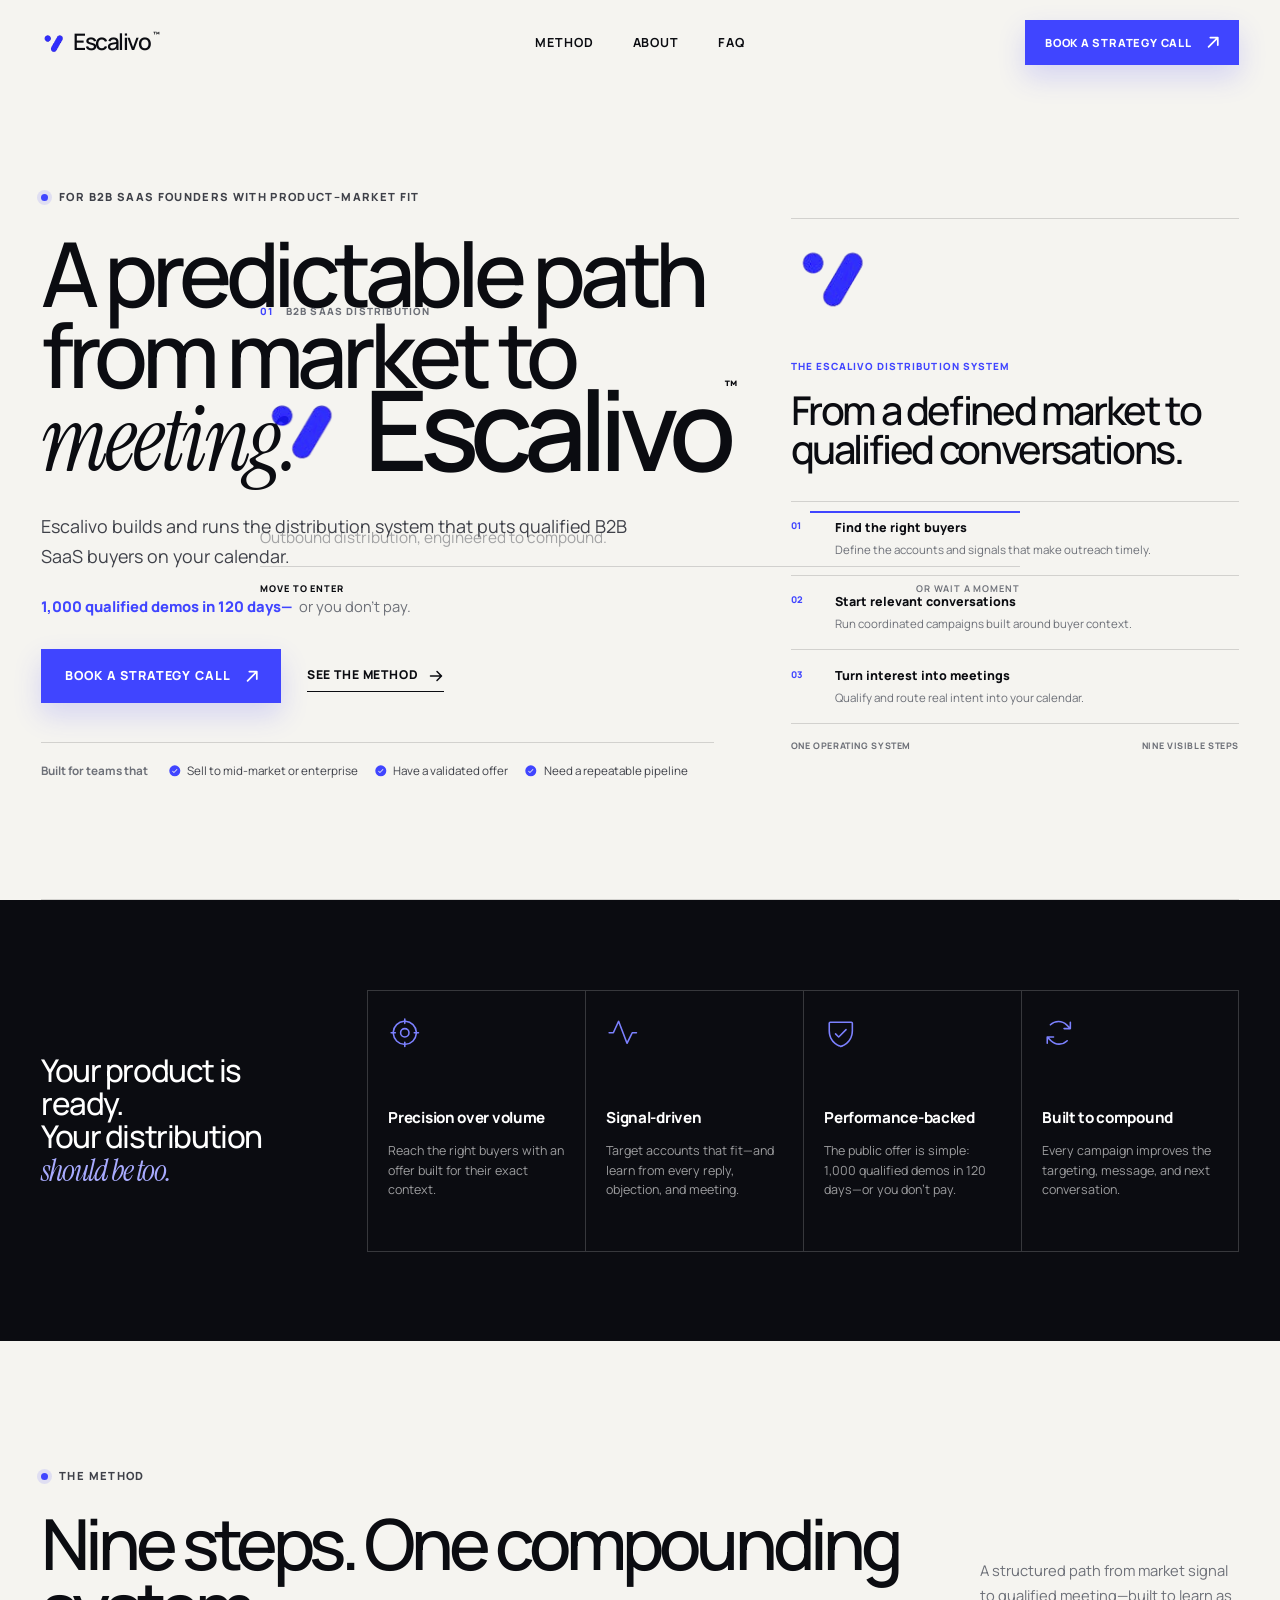
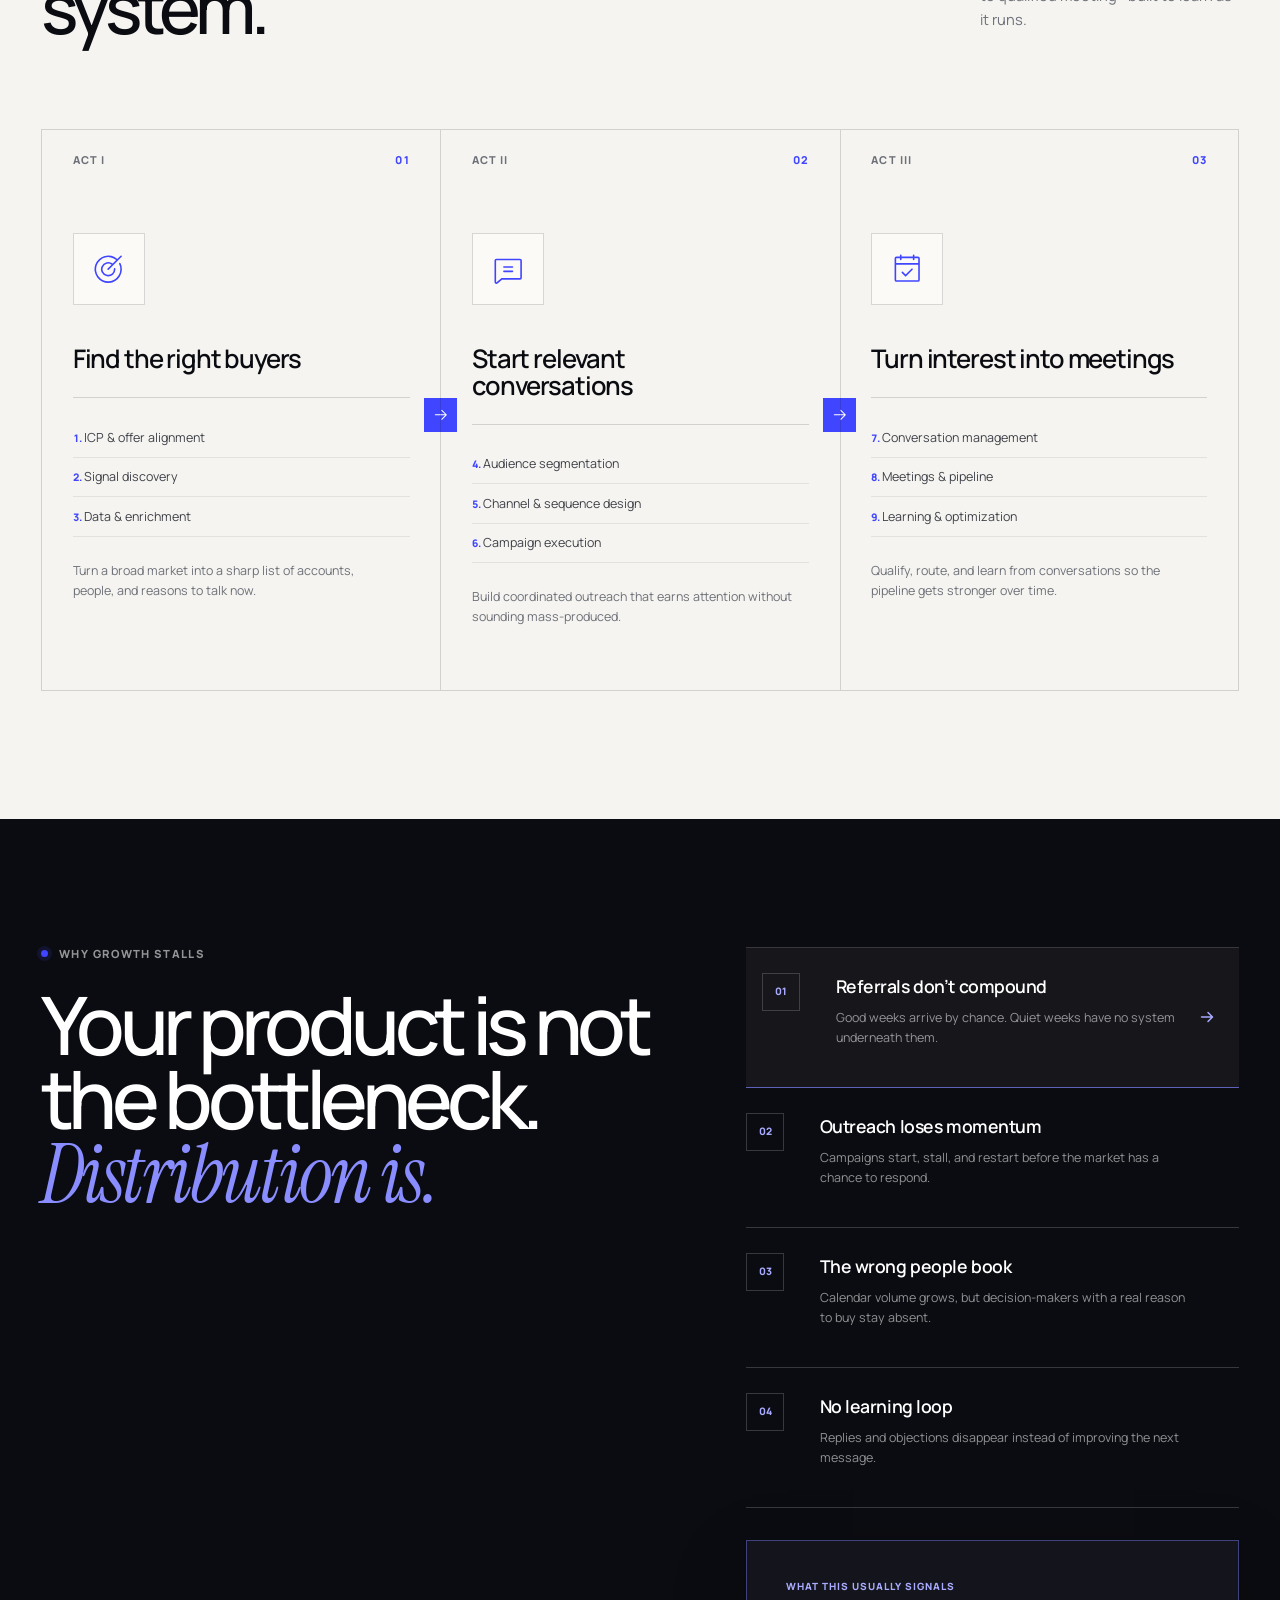
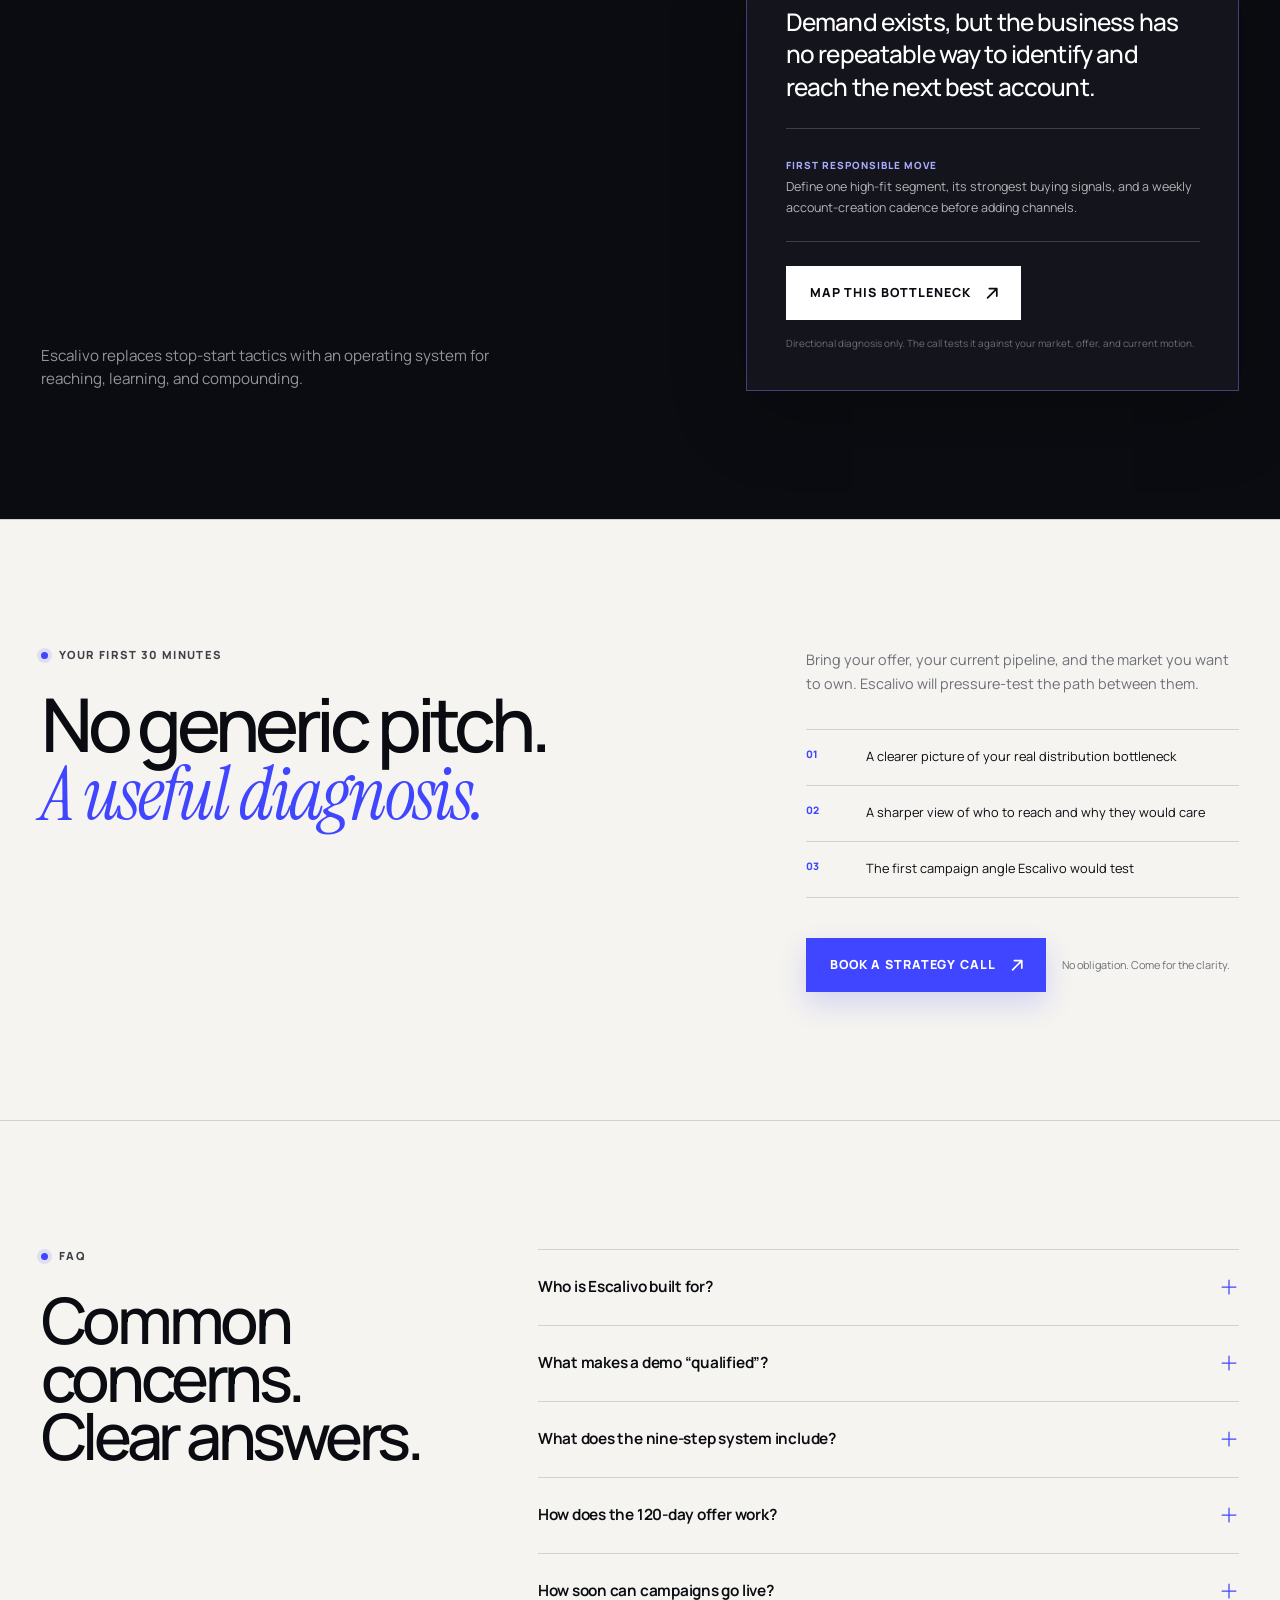
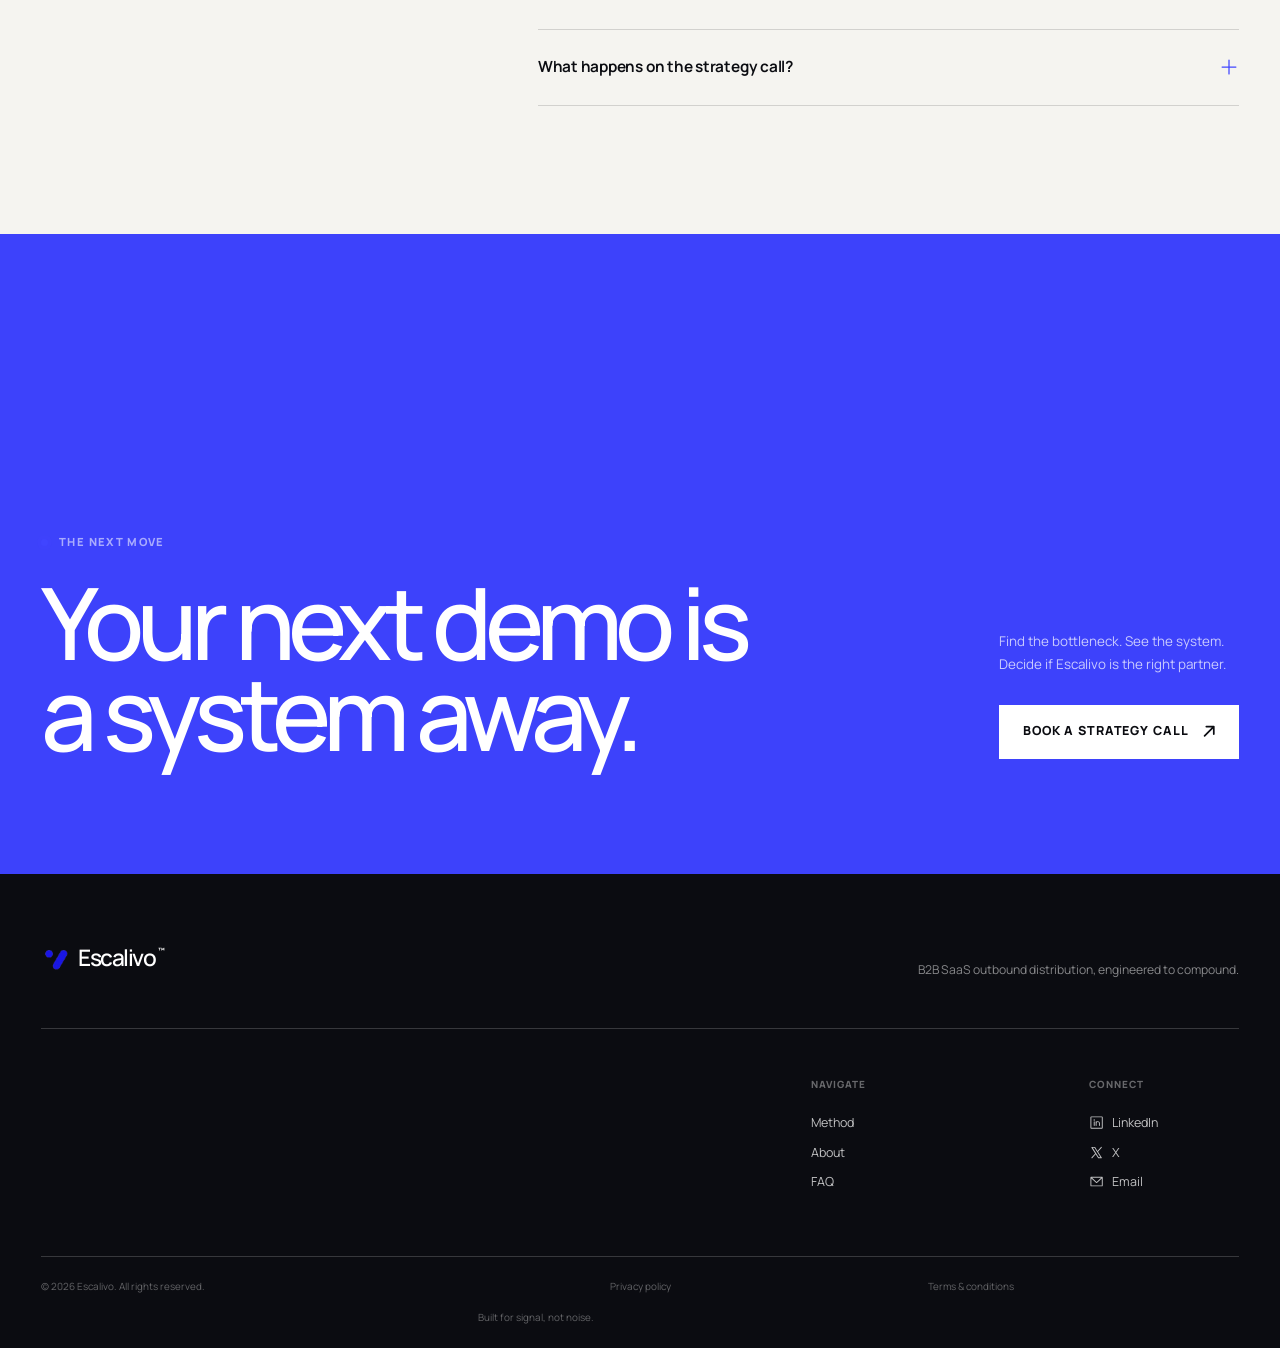
==== commit 5f233a63: "Add terms and conditions and update privacy policy path" ====
--- a/index.html
+++ b/index.html
@@ -1,4 +1,4 @@
-<!doctype html>
+﻿<!doctype html>
 <html lang="en" class="no-js">
   <head>
     <meta charset="UTF-8" />
@@ -143,6 +143,6 @@
     <link rel="stylesheet" crossorigin href="/assets/index-CvWKLvaZ.css">
   </head>
   <body>
-    <div id="root"><link rel="preload" as="image" href="/assets/escalivo-mark-transparent.png"/><a class="skip-link" href="#main-content">Skip to content</a><div class="page-progress" aria-hidden="true"><span></span></div><div class="brand-intro is-prelude " aria-hidden="true" data-testid="brand-intro"><div class="brand-intro-panel brand-intro-panel-top"></div><div class="brand-intro-panel brand-intro-panel-bottom"></div><div class="brand-intro-content"><p class="brand-intro-index"><span>01</span>B2B SaaS distribution</p><div class="brand-intro-lockup"><img class="brand-intro-mark" src="/assets/escalivo-mark-transparent.png" width="85" height="75" alt=""/><span class="brand-intro-word">Escalivo<sup>™</sup></span></div><p class="brand-intro-tagline">Outbound distribution, engineered to compound.</p><div class="brand-intro-rule"></div><p class="brand-intro-cue">Move to enter<span>or wait a moment</span></p></div></div><header class="site-header "><a class="brand" href="#top" aria-label="Escalivo home"><img src="/assets/escalivo-mark-transparent.png" width="512" height="512" alt=""/><span>Escalivo<sup>™</sup></span></a><nav class="desktop-nav" aria-label="Primary navigation"><a href="#method">Method</a><a href="#about">About</a><a href="#faq">FAQ</a></nav><div class="header-action"><a class="button button-small button-primary" href="https://cal.com/escalivo/discovery-call" target="_blank" rel="noreferrer" data-magnetic="true"><span>Book a strategy call</span><svg xmlns="http://www.w3.org/2000/svg" width="1em" height="1em" fill="currentColor" viewBox="0 0 256 256" aria-hidden="true"><path d="M204,64V168a12,12,0,0,1-24,0V93L72.49,200.49a12,12,0,0,1-17-17L163,76H88a12,12,0,0,1,0-24H192A12,12,0,0,1,204,64Z"></path></svg></a></div><button class="menu-toggle" type="button" aria-label="Open navigation" aria-expanded="false" aria-controls="mobile-navigation"><svg xmlns="http://www.w3.org/2000/svg" width="1em" height="1em" fill="currentColor" viewBox="0 0 256 256" aria-hidden="true"><path d="M224,128a8,8,0,0,1-8,8H40a8,8,0,0,1,0-16H216A8,8,0,0,1,224,128ZM40,72H216a8,8,0,0,0,0-16H40a8,8,0,0,0,0,16ZM216,184H40a8,8,0,0,0,0,16H216a8,8,0,0,0,0-16Z"></path></svg></button></header><div class="mobile-menu " id="mobile-navigation" aria-hidden="true" inert=""><nav aria-label="Mobile navigation"><a href="#method"><span>01</span> Method</a><a href="#about"><span>02</span> About</a><a href="#faq"><span>03</span> FAQ</a></nav><a class="button button-primary" href="https://cal.com/escalivo/discovery-call" target="_blank" rel="noreferrer" data-magnetic="true"><span>Book a strategy call</span><svg xmlns="http://www.w3.org/2000/svg" width="1em" height="1em" fill="currentColor" viewBox="0 0 256 256" aria-hidden="true"><path d="M204,64V168a12,12,0,0,1-24,0V93L72.49,200.49a12,12,0,0,1-17-17L163,76H88a12,12,0,0,1,0-24H192A12,12,0,0,1,204,64Z"></path></svg></a><p>Founder-led outbound distribution for B2B SaaS.</p></div><main id="main-content"><section class="hero-standard" id="top" aria-labelledby="hero-title"><div class="hero"><div class="hero-copy"><div class="reveal" style="--reveal-delay:0ms"><p class="eyebrow"><span></span>For B2B SaaS founders with product–market fit</p></div><div class="reveal" style="--reveal-delay:70ms"><h1 id="hero-title">A predictable path from market to <em>meeting.</em></h1></div><div class="reveal" style="--reveal-delay:130ms"><p class="hero-intro">Escalivo builds and runs the distribution system that puts qualified B2B SaaS buyers on your calendar.</p></div><div class="reveal" style="--reveal-delay:190ms"><p class="hero-guarantee"><strong>1,000 qualified demos in 120 days—</strong><span>or you don’t pay.</span></p></div><div class="reveal" style="--reveal-delay:250ms"><div class="hero-actions"><a class="button button-primary" href="https://cal.com/escalivo/discovery-call" target="_blank" rel="noreferrer" data-magnetic="true"><span>Book a strategy call</span><svg xmlns="http://www.w3.org/2000/svg" width="1em" height="1em" fill="currentColor" viewBox="0 0 256 256" aria-hidden="true"><path d="M204,64V168a12,12,0,0,1-24,0V93L72.49,200.49a12,12,0,0,1-17-17L163,76H88a12,12,0,0,1,0-24H192A12,12,0,0,1,204,64Z"></path></svg></a><a class="text-link" href="#method">See the method<!-- --> <svg xmlns="http://www.w3.org/2000/svg" width="1em" height="1em" fill="currentColor" viewBox="0 0 256 256" aria-hidden="true"><path d="M224.49,136.49l-72,72a12,12,0,0,1-17-17L187,140H40a12,12,0,0,1,0-24H187L135.51,64.48a12,12,0,0,1,17-17l72,72A12,12,0,0,1,224.49,136.49Z"></path></svg></a></div></div><div class="reveal" style="--reveal-delay:310ms"><div class="hero-fit"><p>Built for teams that</p><ul><li><svg xmlns="http://www.w3.org/2000/svg" width="1em" height="1em" fill="currentColor" viewBox="0 0 256 256" aria-hidden="true"><path d="M128,24A104,104,0,1,0,232,128,104.11,104.11,0,0,0,128,24Zm45.66,85.66-56,56a8,8,0,0,1-11.32,0l-24-24a8,8,0,0,1,11.32-11.32L112,148.69l50.34-50.35a8,8,0,0,1,11.32,11.32Z"></path></svg>Sell to mid-market or enterprise</li><li><svg xmlns="http://www.w3.org/2000/svg" width="1em" height="1em" fill="currentColor" viewBox="0 0 256 256" aria-hidden="true"><path d="M128,24A104,104,0,1,0,232,128,104.11,104.11,0,0,0,128,24Zm45.66,85.66-56,56a8,8,0,0,1-11.32,0l-24-24a8,8,0,0,1,11.32-11.32L112,148.69l50.34-50.35a8,8,0,0,1,11.32,11.32Z"></path></svg>Have a validated offer</li><li><svg xmlns="http://www.w3.org/2000/svg" width="1em" height="1em" fill="currentColor" viewBox="0 0 256 256" aria-hidden="true"><path d="M128,24A104,104,0,1,0,232,128,104.11,104.11,0,0,0,128,24Zm45.66,85.66-56,56a8,8,0,0,1-11.32,0l-24-24a8,8,0,0,1,11.32-11.32L112,148.69l50.34-50.35a8,8,0,0,1,11.32,11.32Z"></path></svg>Need a repeatable pipeline</li></ul></div></div></div><div class="reveal  hero-brief" style="--reveal-delay:150ms"><div class="hero-brief-brand" aria-hidden="true"><img src="/assets/escalivo-mark-transparent.png" width="85" height="75" alt=""/></div><p class="hero-brief-label">The Escalivo distribution system</p><h2>From a defined market to qualified conversations.</h2><ol><li><span>01</span><div><strong>Find the right buyers</strong><p>Define the accounts and signals that make outreach timely.</p></div></li><li><span>02</span><div><strong>Start relevant conversations</strong><p>Run coordinated campaigns built around buyer context.</p></div></li><li><span>03</span><div><strong>Turn interest into meetings</strong><p>Qualify and route real intent into your calendar.</p></div></li></ol><div class="hero-brief-footer"><span>One operating system</span><span>Nine visible steps</span></div></div></div></section><section class="operating-strip" aria-label="How Escalivo operates"><div class="strip-heading"><div class="reveal" style="--reveal-delay:0ms"><p>Your product is ready.<br/>Your distribution <em>should be too.</em></p></div></div><div class="principles-grid"><div class="reveal  principle" style="--reveal-delay:0ms"><svg xmlns="http://www.w3.org/2000/svg" width="1em" height="1em" fill="currentColor" viewBox="0 0 256 256" aria-hidden="true"><path d="M232,122H221.8A94.13,94.13,0,0,0,134,34.2V24a6,6,0,0,0-12,0V34.2A94.13,94.13,0,0,0,34.2,122H24a6,6,0,0,0,0,12H34.2A94.13,94.13,0,0,0,122,221.8V232a6,6,0,0,0,12,0V221.8A94.13,94.13,0,0,0,221.8,134H232a6,6,0,0,0,0-12Zm-98,87.76V200a6,6,0,0,0-12,0v9.76A82.09,82.09,0,0,1,46.24,134H56a6,6,0,0,0,0-12H46.24A82.09,82.09,0,0,1,122,46.24V56a6,6,0,0,0,12,0V46.24A82.09,82.09,0,0,1,209.76,122H200a6,6,0,0,0,0,12h9.76A82.09,82.09,0,0,1,134,209.76ZM128,90a38,38,0,1,0,38,38A38,38,0,0,0,128,90Zm0,64a26,26,0,1,1,26-26A26,26,0,0,1,128,154Z"></path></svg><h2>Precision over volume</h2><p>Reach the right buyers with an offer built for their exact context.</p></div><div class="reveal  principle" style="--reveal-delay:70ms"><svg xmlns="http://www.w3.org/2000/svg" width="1em" height="1em" fill="currentColor" viewBox="0 0 256 256" aria-hidden="true"><path d="M238,128a6,6,0,0,1-6,6H203.71l-38.34,76.68A6,6,0,0,1,160,214h-.3a6,6,0,0,1-5.31-3.85L95.51,55.57,61.46,130.48A6,6,0,0,1,56,134H24a6,6,0,0,1,0-12H52.14l38.4-84.48a6,6,0,0,1,11.07.34L160.74,193.1l33.89-67.78A6,6,0,0,1,200,122h32A6,6,0,0,1,238,128Z"></path></svg><h2>Signal-driven</h2><p>Target accounts that fit—and learn from every reply, objection, and meeting.</p></div><div class="reveal  principle" style="--reveal-delay:140ms"><svg xmlns="http://www.w3.org/2000/svg" width="1em" height="1em" fill="currentColor" viewBox="0 0 256 256" aria-hidden="true"><path d="M208,42H48A14,14,0,0,0,34,56v56c0,51.94,25.12,83.4,46.2,100.64,22.73,18.6,45.27,24.89,46.22,25.15a6,6,0,0,0,3.16,0c.95-.26,23.49-6.55,46.22-25.15C196.88,195.4,222,163.94,222,112V56A14,14,0,0,0,208,42Zm2,70c0,37.76-13.94,68.39-41.44,91.06A131.17,131.17,0,0,1,128,225.72a130.94,130.94,0,0,1-40.56-22.66C59.94,180.39,46,149.76,46,112V56a2,2,0,0,1,2-2H208a2,2,0,0,1,2,2ZM172.24,99.76a6,6,0,0,1,0,8.48l-56,56a6,6,0,0,1-8.48,0l-24-24a6,6,0,0,1,8.48-8.48L112,151.51l51.76-51.75A6,6,0,0,1,172.24,99.76Z"></path></svg><h2>Performance-backed</h2><p>The public offer is simple: 1,000 qualified demos in 120 days—or you don’t pay.</p></div><div class="reveal  principle" style="--reveal-delay:210ms"><svg xmlns="http://www.w3.org/2000/svg" width="1em" height="1em" fill="currentColor" viewBox="0 0 256 256" aria-hidden="true"><path d="M222,48V96a6,6,0,0,1-6,6H168a6,6,0,0,1,0-12h33.52L183.47,72a81.51,81.51,0,0,0-57.53-24h-.46A81.5,81.5,0,0,0,68.19,71.28a6,6,0,1,1-8.38-8.58,93.38,93.38,0,0,1,65.67-26.76H126a93.45,93.45,0,0,1,66,27.53l18,18V48a6,6,0,0,1,12,0ZM187.81,184.72a81.5,81.5,0,0,1-57.29,23.34h-.46a81.51,81.51,0,0,1-57.53-24L54.48,166H88a6,6,0,0,0,0-12H40a6,6,0,0,0-6,6v48a6,6,0,0,0,12,0V174.48l18,18.05a93.45,93.45,0,0,0,66,27.53h.52a93.38,93.38,0,0,0,65.67-26.76,6,6,0,1,0-8.38-8.58Z"></path></svg><h2>Built to compound</h2><p>Every campaign improves the targeting, message, and next conversation.</p></div></div></section><section class="method section" id="method" aria-labelledby="method-title"><div class="section-heading method-heading"><div class="reveal" style="--reveal-delay:0ms"><div><p class="eyebrow"><span></span>The method</p><h2 id="method-title">Nine steps. One compounding system.</h2></div></div><div class="reveal" style="--reveal-delay:90ms"><p>A structured path from market signal to qualified meeting—built to learn as it runs.</p></div></div><div class="method-grid"><div class="reveal  method-act" style="--reveal-delay:0ms"><div class="method-topline"><p>Act I</p><span>0<!-- -->1</span></div><div class="method-icon"><svg xmlns="http://www.w3.org/2000/svg" width="1em" height="1em" fill="currentColor" viewBox="0 0 256 256" aria-hidden="true"><path d="M220.06,84a102.06,102.06,0,1,1-24.31-32.27l24-24a6,6,0,0,1,8.48,8.49l-96,96a6,6,0,1,1-8.48-8.49l29.39-29.4a42,42,0,1,0,16.78,31.24,6,6,0,1,1,12-.68A54,54,0,1,1,161.7,85.83l25.54-25.55a89.91,89.91,0,1,0,22,28.93A6,6,0,1,1,220.06,84Z"></path></svg></div><h3>Find the right buyers</h3><ol start="1"><li>ICP &amp; offer alignment</li><li>Signal discovery</li><li>Data &amp; enrichment</li></ol><p class="method-description">Turn a broad market into a sharp list of accounts, people, and reasons to talk now.</p><svg xmlns="http://www.w3.org/2000/svg" width="1em" height="1em" fill="currentColor" viewBox="0 0 256 256" class="method-arrow" aria-hidden="true"><path d="M221.66,133.66l-72,72a8,8,0,0,1-11.32-11.32L196.69,136H40a8,8,0,0,1,0-16H196.69L138.34,61.66a8,8,0,0,1,11.32-11.32l72,72A8,8,0,0,1,221.66,133.66Z"></path></svg></div><div class="reveal  method-act" style="--reveal-delay:90ms"><div class="method-topline"><p>Act II</p><span>0<!-- -->2</span></div><div class="method-icon"><svg xmlns="http://www.w3.org/2000/svg" width="1em" height="1em" fill="currentColor" viewBox="0 0 256 256" aria-hidden="true"><path d="M216,50H40A14,14,0,0,0,26,64V224a13.88,13.88,0,0,0,8.09,12.69A14.11,14.11,0,0,0,40,238a13.87,13.87,0,0,0,9-3.31l.06-.05L82.23,206H216a14,14,0,0,0,14-14V64A14,14,0,0,0,216,50Zm2,142a2,2,0,0,1-2,2H80a6,6,0,0,0-3.92,1.46L41.26,225.53A2,2,0,0,1,38,224V64a2,2,0,0,1,2-2H216a2,2,0,0,1,2,2Zm-52-80a6,6,0,0,1-6,6H96a6,6,0,0,1,0-12h64A6,6,0,0,1,166,112Zm0,32a6,6,0,0,1-6,6H96a6,6,0,0,1,0-12h64A6,6,0,0,1,166,144Z"></path></svg></div><h3>Start relevant conversations</h3><ol start="4"><li>Audience segmentation</li><li>Channel &amp; sequence design</li><li>Campaign execution</li></ol><p class="method-description">Build coordinated outreach that earns attention without sounding mass-produced.</p><svg xmlns="http://www.w3.org/2000/svg" width="1em" height="1em" fill="currentColor" viewBox="0 0 256 256" class="method-arrow" aria-hidden="true"><path d="M221.66,133.66l-72,72a8,8,0,0,1-11.32-11.32L196.69,136H40a8,8,0,0,1,0-16H196.69L138.34,61.66a8,8,0,0,1,11.32-11.32l72,72A8,8,0,0,1,221.66,133.66Z"></path></svg></div><div class="reveal  method-act" style="--reveal-delay:180ms"><div class="method-topline"><p>Act III</p><span>0<!-- -->3</span></div><div class="method-icon"><svg xmlns="http://www.w3.org/2000/svg" width="1em" height="1em" fill="currentColor" viewBox="0 0 256 256" aria-hidden="true"><path d="M208,34H182V24a6,6,0,0,0-12,0V34H86V24a6,6,0,0,0-12,0V34H48A14,14,0,0,0,34,48V208a14,14,0,0,0,14,14H208a14,14,0,0,0,14-14V48A14,14,0,0,0,208,34ZM48,46H74V56a6,6,0,0,0,12,0V46h84V56a6,6,0,0,0,12,0V46h26a2,2,0,0,1,2,2V82H46V48A2,2,0,0,1,48,46ZM208,210H48a2,2,0,0,1-2-2V94H210V208A2,2,0,0,1,208,210Zm-39.76-86.24a6,6,0,0,1,0,8.48l-48,48a6,6,0,0,1-8.48,0l-24-24a6,6,0,0,1,8.48-8.48L116,167.51l43.76-43.75A6,6,0,0,1,168.24,123.76Z"></path></svg></div><h3>Turn interest into meetings</h3><ol start="7"><li>Conversation management</li><li>Meetings &amp; pipeline</li><li>Learning &amp; optimization</li></ol><p class="method-description">Qualify, route, and learn from conversations so the pipeline gets stronger over time.</p></div></div></section><section class="bottleneck section-dark" aria-labelledby="bottleneck-title"><div class="bottleneck-intro"><div class="reveal" style="--reveal-delay:0ms"><p class="eyebrow eyebrow-dark"><span></span>Why growth stalls</p><h2 id="bottleneck-title">Your product is not the bottleneck.<br/><em>Distribution is.</em></h2></div><div class="reveal" style="--reveal-delay:100ms"><p>Escalivo replaces stop-start tactics with an operating system for reaching, learning, and compounding.</p></div></div><div class="bottleneck-diagnostic"><div class="bottleneck-grid" role="group" aria-label="Choose your current distribution bottleneck"><div class="reveal" style="--reveal-delay:0ms"><button type="button" class="bottleneck-item is-active" aria-pressed="true"><span>01</span><div><h3>Referrals don’t compound</h3><p>Good weeks arrive by chance. Quiet weeks have no system underneath them.</p></div><svg xmlns="http://www.w3.org/2000/svg" width="1em" height="1em" fill="currentColor" viewBox="0 0 256 256" aria-hidden="true"><path d="M224.49,136.49l-72,72a12,12,0,0,1-17-17L187,140H40a12,12,0,0,1,0-24H187L135.51,64.48a12,12,0,0,1,17-17l72,72A12,12,0,0,1,224.49,136.49Z"></path></svg></button></div><div class="reveal" style="--reveal-delay:60ms"><button type="button" class="bottleneck-item " aria-pressed="false"><span>02</span><div><h3>Outreach loses momentum</h3><p>Campaigns start, stall, and restart before the market has a chance to respond.</p></div><svg xmlns="http://www.w3.org/2000/svg" width="1em" height="1em" fill="currentColor" viewBox="0 0 256 256" aria-hidden="true"><path d="M224.49,136.49l-72,72a12,12,0,0,1-17-17L187,140H40a12,12,0,0,1,0-24H187L135.51,64.48a12,12,0,0,1,17-17l72,72A12,12,0,0,1,224.49,136.49Z"></path></svg></button></div><div class="reveal" style="--reveal-delay:120ms"><button type="button" class="bottleneck-item " aria-pressed="false"><span>03</span><div><h3>The wrong people book</h3><p>Calendar volume grows, but decision-makers with a real reason to buy stay absent.</p></div><svg xmlns="http://www.w3.org/2000/svg" width="1em" height="1em" fill="currentColor" viewBox="0 0 256 256" aria-hidden="true"><path d="M224.49,136.49l-72,72a12,12,0,0,1-17-17L187,140H40a12,12,0,0,1,0-24H187L135.51,64.48a12,12,0,0,1,17-17l72,72A12,12,0,0,1,224.49,136.49Z"></path></svg></button></div><div class="reveal" style="--reveal-delay:180ms"><button type="button" class="bottleneck-item " aria-pressed="false"><span>04</span><div><h3>No learning loop</h3><p>Replies and objections disappear instead of improving the next message.</p></div><svg xmlns="http://www.w3.org/2000/svg" width="1em" height="1em" fill="currentColor" viewBox="0 0 256 256" aria-hidden="true"><path d="M224.49,136.49l-72,72a12,12,0,0,1-17-17L187,140H40a12,12,0,0,1,0-24H187L135.51,64.48a12,12,0,0,1,17-17l72,72A12,12,0,0,1,224.49,136.49Z"></path></svg></button></div></div><aside class="diagnostic-result" aria-live="polite"><p class="diagnostic-label">What this usually signals</p><p class="diagnostic-signal">Demand exists, but the business has no repeatable way to identify and reach the next best account.</p><div><span>First responsible move</span><p>Define one high-fit segment, its strongest buying signals, and a weekly account-creation cadence before adding channels.</p></div><a class="button button-light" href="https://cal.com/escalivo/discovery-call" target="_blank" rel="noreferrer" data-magnetic="true"><span>Map this bottleneck</span><svg xmlns="http://www.w3.org/2000/svg" width="1em" height="1em" fill="currentColor" viewBox="0 0 256 256" aria-hidden="true"><path d="M204,64V168a12,12,0,0,1-24,0V93L72.49,200.49a12,12,0,0,1-17-17L163,76H88a12,12,0,0,1,0-24H192A12,12,0,0,1,204,64Z"></path></svg></a><p class="diagnostic-caveat">Directional diagnosis only. The call tests it against your market, offer, and current motion.</p></aside></div></section><section class="founder section" id="about" aria-labelledby="founder-title"><div class="reveal  founder-image-wrap" style="--reveal-delay:0ms"><img src="/assets/abdelrahman-ahmed.webp" width="960" height="960" alt="Abdelrahman Ahmed, founder of Escalivo" loading="lazy"/><div class="founder-image-meta"><span>Founder-led</span><span>Cairo, Egypt</span></div></div><div class="founder-copy"><div class="reveal" style="--reveal-delay:0ms"><p class="eyebrow"><span></span>Founder, Escalivo</p><h2 id="founder-title">Hi, I’m Abdelrahman.</h2><p class="founder-lede">I built Escalivo around a simple belief: a strong product should not depend on luck for distribution.</p><p>We combine precise data, clear messages, and relentless iteration to help the right buyers find you—and give your team a system it can keep learning from.</p><a class="text-link founder-link" href="https://x.com/Abdelrhman38385" target="_blank" rel="noreferrer">Follow Abdelrahman on X<svg xmlns="http://www.w3.org/2000/svg" width="1em" height="1em" fill="currentColor" viewBox="0 0 256 256" aria-hidden="true"><path d="M204,64V168a12,12,0,0,1-24,0V93L72.49,200.49a12,12,0,0,1-17-17L163,76H88a12,12,0,0,1,0-24H192A12,12,0,0,1,204,64Z"></path></svg></a></div></div></section><section class="diagnosis section" aria-labelledby="diagnosis-title"><div class="reveal  diagnosis-heading" style="--reveal-delay:0ms"><p class="eyebrow"><span></span>Your first 30 minutes</p><h2 id="diagnosis-title">No generic pitch.<br/><em>A useful diagnosis.</em></h2></div><div class="diagnosis-content"><div class="reveal" style="--reveal-delay:0ms"><p>Bring your offer, your current pipeline, and the market you want to own. Escalivo will pressure-test the path between them.</p></div><ul><li class="reveal" style="--reveal-delay:0ms"><span>0<!-- -->1</span><p>A clearer picture of your real distribution bottleneck</p></li><li class="reveal" style="--reveal-delay:70ms"><span>0<!-- -->2</span><p>A sharper view of who to reach and why they would care</p></li><li class="reveal" style="--reveal-delay:140ms"><span>0<!-- -->3</span><p>The first campaign angle Escalivo would test</p></li></ul><div class="reveal" style="--reveal-delay:220ms"><a class="button button-primary" href="https://cal.com/escalivo/discovery-call" target="_blank" rel="noreferrer" data-magnetic="true"><span>Book a strategy call</span><svg xmlns="http://www.w3.org/2000/svg" width="1em" height="1em" fill="currentColor" viewBox="0 0 256 256" aria-hidden="true"><path d="M204,64V168a12,12,0,0,1-24,0V93L72.49,200.49a12,12,0,0,1-17-17L163,76H88a12,12,0,0,1,0-24H192A12,12,0,0,1,204,64Z"></path></svg></a><p class="diagnosis-note">No obligation. Come for the clarity.</p></div></div></section><section class="faq section" id="faq" aria-labelledby="faq-title"><div class="reveal  faq-heading" style="--reveal-delay:0ms"><p class="eyebrow"><span></span>FAQ</p><h2 id="faq-title">Common concerns.<br/>Clear answers.</h2></div><div class="faq-list"><div class="reveal" style="--reveal-delay:0ms"><details><summary><span>Who is Escalivo built for?</span><svg xmlns="http://www.w3.org/2000/svg" width="1em" height="1em" fill="currentColor" viewBox="0 0 256 256" aria-hidden="true"><path d="M224,128a8,8,0,0,1-8,8H136v80a8,8,0,0,1-16,0V136H40a8,8,0,0,1,0-16h80V40a8,8,0,0,1,16,0v80h80A8,8,0,0,1,224,128Z"></path></svg></summary><p>B2B SaaS founders with a validated product, a definable market, and the capacity to take more sales conversations. If you are still searching for product–market fit, the strategy call will tell you quickly whether outbound is premature.</p></details></div><div class="reveal" style="--reveal-delay:40ms"><details><summary><span>What makes a demo “qualified”?</span><svg xmlns="http://www.w3.org/2000/svg" width="1em" height="1em" fill="currentColor" viewBox="0 0 256 256" aria-hidden="true"><path d="M224,128a8,8,0,0,1-8,8H136v80a8,8,0,0,1-16,0V136H40a8,8,0,0,1,0-16h80V40a8,8,0,0,1,16,0v80h80A8,8,0,0,1,224,128Z"></path></svg></summary><p>A meeting should only count when the prospect matches the buyer criteria agreed before launch and books a conversation with your team. Fit is defined around the role, company profile, segment, and buying context—not just an email reply.</p></details></div><div class="reveal" style="--reveal-delay:80ms"><details><summary><span>What does the nine-step system include?</span><svg xmlns="http://www.w3.org/2000/svg" width="1em" height="1em" fill="currentColor" viewBox="0 0 256 256" aria-hidden="true"><path d="M224,128a8,8,0,0,1-8,8H136v80a8,8,0,0,1-16,0V136H40a8,8,0,0,1,0-16h80V40a8,8,0,0,1,16,0v80h80A8,8,0,0,1,224,128Z"></path></svg></summary><p>It covers ICP and offer alignment, signal discovery, data and enrichment, audience segmentation, channel and sequence design, campaign execution, conversation management, meeting routing, and continuous optimization.</p></details></div><div class="reveal" style="--reveal-delay:120ms"><details><summary><span>How does the 120-day offer work?</span><svg xmlns="http://www.w3.org/2000/svg" width="1em" height="1em" fill="currentColor" viewBox="0 0 256 256" aria-hidden="true"><path d="M224,128a8,8,0,0,1-8,8H136v80a8,8,0,0,1-16,0V136H40a8,8,0,0,1,0-16h80V40a8,8,0,0,1,16,0v80h80A8,8,0,0,1,224,128Z"></path></svg></summary><p>Escalivo’s public offer is 1,000 qualified demos in 120 days or you don’t pay. Exact scope, qualification criteria, dependencies, and commercial terms are confirmed in writing before work begins.</p></details></div><div class="reveal" style="--reveal-delay:160ms"><details><summary><span>How soon can campaigns go live?</span><svg xmlns="http://www.w3.org/2000/svg" width="1em" height="1em" fill="currentColor" viewBox="0 0 256 256" aria-hidden="true"><path d="M224,128a8,8,0,0,1-8,8H136v80a8,8,0,0,1-16,0V136H40a8,8,0,0,1,0-16h80V40a8,8,0,0,1,16,0v80h80A8,8,0,0,1,224,128Z"></path></svg></summary><p>The first priority is getting the market, offer, data, and sending system right. Launch timing depends on your market and current infrastructure; the strategy call is where Escalivo maps the fastest responsible path.</p></details></div><div class="reveal" style="--reveal-delay:200ms"><details><summary><span>What happens on the strategy call?</span><svg xmlns="http://www.w3.org/2000/svg" width="1em" height="1em" fill="currentColor" viewBox="0 0 256 256" aria-hidden="true"><path d="M224,128a8,8,0,0,1-8,8H136v80a8,8,0,0,1-16,0V136H40a8,8,0,0,1,0-16h80V40a8,8,0,0,1,16,0v80h80A8,8,0,0,1,224,128Z"></path></svg></summary><p>You will look at your ICP, offer, current channels, and the point where growth is getting stuck. The goal is a useful diagnosis and a clear next test—not a generic agency pitch deck.</p></details></div></div></section><section class="final-cta" aria-labelledby="cta-title"><div class="reveal" style="--reveal-delay:0ms"><p class="eyebrow eyebrow-dark"><span></span>The next move</p><h2 id="cta-title">Your next demo is<br/>a system away.</h2></div><div class="reveal  cta-action" style="--reveal-delay:100ms"><p>Find the bottleneck. See the system.<br/>Decide if Escalivo is the right partner.</p><a class="button button-light" href="https://cal.com/escalivo/discovery-call" target="_blank" rel="noreferrer" data-magnetic="true"><span>Book a strategy call</span><svg xmlns="http://www.w3.org/2000/svg" width="1em" height="1em" fill="currentColor" viewBox="0 0 256 256" aria-hidden="true"><path d="M204,64V168a12,12,0,0,1-24,0V93L72.49,200.49a12,12,0,0,1-17-17L163,76H88a12,12,0,0,1,0-24H192A12,12,0,0,1,204,64Z"></path></svg></a></div></section></main><footer class="site-footer"><div class="footer-brand"><a class="brand footer-logo" href="#top" aria-label="Escalivo home"><img src="/assets/escalivo-mark-transparent.png" width="512" height="512" alt="" loading="lazy"/><span>Escalivo<sup>™</sup></span></a><p>B2B SaaS outbound distribution, engineered to compound.</p></div><div class="footer-links"><div><p>Navigate</p><a href="#method">Method</a><a href="#about">About</a><a href="#faq">FAQ</a></div><div><p>Connect</p><a href="https://www.linkedin.com/in/abdelrahmanahmedeg" target="_blank" rel="noreferrer"><svg xmlns="http://www.w3.org/2000/svg" width="1em" height="1em" fill="currentColor" viewBox="0 0 256 256" aria-hidden="true"><path d="M216,24H40A16,16,0,0,0,24,40V216a16,16,0,0,0,16,16H216a16,16,0,0,0,16-16V40A16,16,0,0,0,216,24Zm0,192H40V40H216V216ZM96,112v64a8,8,0,0,1-16,0V112a8,8,0,0,1,16,0Zm88,28v36a8,8,0,0,1-16,0V140a20,20,0,0,0-40,0v36a8,8,0,0,1-16,0V112a8,8,0,0,1,15.79-1.78A36,36,0,0,1,184,140ZM100,84A12,12,0,1,1,88,72,12,12,0,0,1,100,84Z"></path></svg> LinkedIn</a><a href="https://x.com/Abdelrhman38385" target="_blank" rel="noreferrer"><svg xmlns="http://www.w3.org/2000/svg" width="1em" height="1em" fill="currentColor" viewBox="0 0 256 256" aria-hidden="true"><path d="M214.75,211.71l-62.6-98.38,61.77-67.95a8,8,0,0,0-11.84-10.76L143.24,99.34,102.75,35.71A8,8,0,0,0,96,32H48a8,8,0,0,0-6.75,12.3l62.6,98.37-61.77,68a8,8,0,1,0,11.84,10.76l58.84-64.72,40.49,63.63A8,8,0,0,0,160,224h48a8,8,0,0,0,6.75-12.29ZM164.39,208,62.57,48h29L193.43,208Z"></path></svg> X</a><a href="mailto:hello@escalivo.com"><svg xmlns="http://www.w3.org/2000/svg" width="1em" height="1em" fill="currentColor" viewBox="0 0 256 256" aria-hidden="true"><path d="M224,48H32a8,8,0,0,0-8,8V192a16,16,0,0,0,16,16H216a16,16,0,0,0,16-16V56A8,8,0,0,0,224,48ZM203.43,64,128,133.15,52.57,64ZM216,192H40V74.19l82.59,75.71a8,8,0,0,0,10.82,0L216,74.19V192Z"></path></svg> Email</a></div></div><div class="footer-bottom"><p>© 2026 Escalivo. All rights reserved.</p><a href="/privacy.html">Privacy policy</a><span>Built for signal, not noise.</span></div></footer><div class="mobile-sticky-cta"><a class="button button-primary button-small" href="https://cal.com/escalivo/discovery-call" target="_blank" rel="noreferrer" data-magnetic="true"><span>Book a strategy call</span><svg xmlns="http://www.w3.org/2000/svg" width="1em" height="1em" fill="currentColor" viewBox="0 0 256 256" aria-hidden="true"><path d="M204,64V168a12,12,0,0,1-24,0V93L72.49,200.49a12,12,0,0,1-17-17L163,76H88a12,12,0,0,1,0-24H192A12,12,0,0,1,204,64Z"></path></svg></a></div></div>
+    <div id="root"><link rel="preload" as="image" href="/assets/escalivo-mark-transparent.png"/><a class="skip-link" href="#main-content">Skip to content</a><div class="page-progress" aria-hidden="true"><span></span></div><div class="brand-intro is-prelude " aria-hidden="true" data-testid="brand-intro"><div class="brand-intro-panel brand-intro-panel-top"></div><div class="brand-intro-panel brand-intro-panel-bottom"></div><div class="brand-intro-content"><p class="brand-intro-index"><span>01</span>B2B SaaS distribution</p><div class="brand-intro-lockup"><img class="brand-intro-mark" src="/assets/escalivo-mark-transparent.png" width="85" height="75" alt=""/><span class="brand-intro-word">Escalivo<sup>™</sup></span></div><p class="brand-intro-tagline">Outbound distribution, engineered to compound.</p><div class="brand-intro-rule"></div><p class="brand-intro-cue">Move to enter<span>or wait a moment</span></p></div></div><header class="site-header "><a class="brand" href="#top" aria-label="Escalivo home"><img src="/assets/escalivo-mark-transparent.png" width="512" height="512" alt=""/><span>Escalivo<sup>™</sup></span></a><nav class="desktop-nav" aria-label="Primary navigation"><a href="#method">Method</a><a href="#about">About</a><a href="#faq">FAQ</a></nav><div class="header-action"><a class="button button-small button-primary" href="https://cal.com/escalivo/discovery-call" target="_blank" rel="noreferrer" data-magnetic="true"><span>Book a strategy call</span><svg xmlns="http://www.w3.org/2000/svg" width="1em" height="1em" fill="currentColor" viewBox="0 0 256 256" aria-hidden="true"><path d="M204,64V168a12,12,0,0,1-24,0V93L72.49,200.49a12,12,0,0,1-17-17L163,76H88a12,12,0,0,1,0-24H192A12,12,0,0,1,204,64Z"></path></svg></a></div><button class="menu-toggle" type="button" aria-label="Open navigation" aria-expanded="false" aria-controls="mobile-navigation"><svg xmlns="http://www.w3.org/2000/svg" width="1em" height="1em" fill="currentColor" viewBox="0 0 256 256" aria-hidden="true"><path d="M224,128a8,8,0,0,1-8,8H40a8,8,0,0,1,0-16H216A8,8,0,0,1,224,128ZM40,72H216a8,8,0,0,0,0-16H40a8,8,0,0,0,0,16ZM216,184H40a8,8,0,0,0,0,16H216a8,8,0,0,0,0-16Z"></path></svg></button></header><div class="mobile-menu " id="mobile-navigation" aria-hidden="true" inert=""><nav aria-label="Mobile navigation"><a href="#method"><span>01</span> Method</a><a href="#about"><span>02</span> About</a><a href="#faq"><span>03</span> FAQ</a></nav><a class="button button-primary" href="https://cal.com/escalivo/discovery-call" target="_blank" rel="noreferrer" data-magnetic="true"><span>Book a strategy call</span><svg xmlns="http://www.w3.org/2000/svg" width="1em" height="1em" fill="currentColor" viewBox="0 0 256 256" aria-hidden="true"><path d="M204,64V168a12,12,0,0,1-24,0V93L72.49,200.49a12,12,0,0,1-17-17L163,76H88a12,12,0,0,1,0-24H192A12,12,0,0,1,204,64Z"></path></svg></a><p>Founder-led outbound distribution for B2B SaaS.</p></div><main id="main-content"><section class="hero-standard" id="top" aria-labelledby="hero-title"><div class="hero"><div class="hero-copy"><div class="reveal" style="--reveal-delay:0ms"><p class="eyebrow"><span></span>For B2B SaaS founders with product–market fit</p></div><div class="reveal" style="--reveal-delay:70ms"><h1 id="hero-title">A predictable path from market to <em>meeting.</em></h1></div><div class="reveal" style="--reveal-delay:130ms"><p class="hero-intro">Escalivo builds and runs the distribution system that puts qualified B2B SaaS buyers on your calendar.</p></div><div class="reveal" style="--reveal-delay:190ms"><p class="hero-guarantee"><strong>1,000 qualified demos in 120 days—</strong><span>or you don’t pay.</span></p></div><div class="reveal" style="--reveal-delay:250ms"><div class="hero-actions"><a class="button button-primary" href="https://cal.com/escalivo/discovery-call" target="_blank" rel="noreferrer" data-magnetic="true"><span>Book a strategy call</span><svg xmlns="http://www.w3.org/2000/svg" width="1em" height="1em" fill="currentColor" viewBox="0 0 256 256" aria-hidden="true"><path d="M204,64V168a12,12,0,0,1-24,0V93L72.49,200.49a12,12,0,0,1-17-17L163,76H88a12,12,0,0,1,0-24H192A12,12,0,0,1,204,64Z"></path></svg></a><a class="text-link" href="#method">See the method<!-- --> <svg xmlns="http://www.w3.org/2000/svg" width="1em" height="1em" fill="currentColor" viewBox="0 0 256 256" aria-hidden="true"><path d="M224.49,136.49l-72,72a12,12,0,0,1-17-17L187,140H40a12,12,0,0,1,0-24H187L135.51,64.48a12,12,0,0,1,17-17l72,72A12,12,0,0,1,224.49,136.49Z"></path></svg></a></div></div><div class="reveal" style="--reveal-delay:310ms"><div class="hero-fit"><p>Built for teams that</p><ul><li><svg xmlns="http://www.w3.org/2000/svg" width="1em" height="1em" fill="currentColor" viewBox="0 0 256 256" aria-hidden="true"><path d="M128,24A104,104,0,1,0,232,128,104.11,104.11,0,0,0,128,24Zm45.66,85.66-56,56a8,8,0,0,1-11.32,0l-24-24a8,8,0,0,1,11.32-11.32L112,148.69l50.34-50.35a8,8,0,0,1,11.32,11.32Z"></path></svg>Sell to mid-market or enterprise</li><li><svg xmlns="http://www.w3.org/2000/svg" width="1em" height="1em" fill="currentColor" viewBox="0 0 256 256" aria-hidden="true"><path d="M128,24A104,104,0,1,0,232,128,104.11,104.11,0,0,0,128,24Zm45.66,85.66-56,56a8,8,0,0,1-11.32,0l-24-24a8,8,0,0,1,11.32-11.32L112,148.69l50.34-50.35a8,8,0,0,1,11.32,11.32Z"></path></svg>Have a validated offer</li><li><svg xmlns="http://www.w3.org/2000/svg" width="1em" height="1em" fill="currentColor" viewBox="0 0 256 256" aria-hidden="true"><path d="M128,24A104,104,0,1,0,232,128,104.11,104.11,0,0,0,128,24Zm45.66,85.66-56,56a8,8,0,0,1-11.32,0l-24-24a8,8,0,0,1,11.32-11.32L112,148.69l50.34-50.35a8,8,0,0,1,11.32,11.32Z"></path></svg>Need a repeatable pipeline</li></ul></div></div></div><div class="reveal  hero-brief" style="--reveal-delay:150ms"><div class="hero-brief-brand" aria-hidden="true"><img src="/assets/escalivo-mark-transparent.png" width="85" height="75" alt=""/></div><p class="hero-brief-label">The Escalivo distribution system</p><h2>From a defined market to qualified conversations.</h2><ol><li><span>01</span><div><strong>Find the right buyers</strong><p>Define the accounts and signals that make outreach timely.</p></div></li><li><span>02</span><div><strong>Start relevant conversations</strong><p>Run coordinated campaigns built around buyer context.</p></div></li><li><span>03</span><div><strong>Turn interest into meetings</strong><p>Qualify and route real intent into your calendar.</p></div></li></ol><div class="hero-brief-footer"><span>One operating system</span><span>Nine visible steps</span></div></div></div></section><section class="operating-strip" aria-label="How Escalivo operates"><div class="strip-heading"><div class="reveal" style="--reveal-delay:0ms"><p>Your product is ready.<br/>Your distribution <em>should be too.</em></p></div></div><div class="principles-grid"><div class="reveal  principle" style="--reveal-delay:0ms"><svg xmlns="http://www.w3.org/2000/svg" width="1em" height="1em" fill="currentColor" viewBox="0 0 256 256" aria-hidden="true"><path d="M232,122H221.8A94.13,94.13,0,0,0,134,34.2V24a6,6,0,0,0-12,0V34.2A94.13,94.13,0,0,0,34.2,122H24a6,6,0,0,0,0,12H34.2A94.13,94.13,0,0,0,122,221.8V232a6,6,0,0,0,12,0V221.8A94.13,94.13,0,0,0,221.8,134H232a6,6,0,0,0,0-12Zm-98,87.76V200a6,6,0,0,0-12,0v9.76A82.09,82.09,0,0,1,46.24,134H56a6,6,0,0,0,0-12H46.24A82.09,82.09,0,0,1,122,46.24V56a6,6,0,0,0,12,0V46.24A82.09,82.09,0,0,1,209.76,122H200a6,6,0,0,0,0,12h9.76A82.09,82.09,0,0,1,134,209.76ZM128,90a38,38,0,1,0,38,38A38,38,0,0,0,128,90Zm0,64a26,26,0,1,1,26-26A26,26,0,0,1,128,154Z"></path></svg><h2>Precision over volume</h2><p>Reach the right buyers with an offer built for their exact context.</p></div><div class="reveal  principle" style="--reveal-delay:70ms"><svg xmlns="http://www.w3.org/2000/svg" width="1em" height="1em" fill="currentColor" viewBox="0 0 256 256" aria-hidden="true"><path d="M238,128a6,6,0,0,1-6,6H203.71l-38.34,76.68A6,6,0,0,1,160,214h-.3a6,6,0,0,1-5.31-3.85L95.51,55.57,61.46,130.48A6,6,0,0,1,56,134H24a6,6,0,0,1,0-12H52.14l38.4-84.48a6,6,0,0,1,11.07.34L160.74,193.1l33.89-67.78A6,6,0,0,1,200,122h32A6,6,0,0,1,238,128Z"></path></svg><h2>Signal-driven</h2><p>Target accounts that fit—and learn from every reply, objection, and meeting.</p></div><div class="reveal  principle" style="--reveal-delay:140ms"><svg xmlns="http://www.w3.org/2000/svg" width="1em" height="1em" fill="currentColor" viewBox="0 0 256 256" aria-hidden="true"><path d="M208,42H48A14,14,0,0,0,34,56v56c0,51.94,25.12,83.4,46.2,100.64,22.73,18.6,45.27,24.89,46.22,25.15a6,6,0,0,0,3.16,0c.95-.26,23.49-6.55,46.22-25.15C196.88,195.4,222,163.94,222,112V56A14,14,0,0,0,208,42Zm2,70c0,37.76-13.94,68.39-41.44,91.06A131.17,131.17,0,0,1,128,225.72a130.94,130.94,0,0,1-40.56-22.66C59.94,180.39,46,149.76,46,112V56a2,2,0,0,1,2-2H208a2,2,0,0,1,2,2ZM172.24,99.76a6,6,0,0,1,0,8.48l-56,56a6,6,0,0,1-8.48,0l-24-24a6,6,0,0,1,8.48-8.48L112,151.51l51.76-51.75A6,6,0,0,1,172.24,99.76Z"></path></svg><h2>Performance-backed</h2><p>The public offer is simple: 1,000 qualified demos in 120 days—or you don’t pay.</p></div><div class="reveal  principle" style="--reveal-delay:210ms"><svg xmlns="http://www.w3.org/2000/svg" width="1em" height="1em" fill="currentColor" viewBox="0 0 256 256" aria-hidden="true"><path d="M222,48V96a6,6,0,0,1-6,6H168a6,6,0,0,1,0-12h33.52L183.47,72a81.51,81.51,0,0,0-57.53-24h-.46A81.5,81.5,0,0,0,68.19,71.28a6,6,0,1,1-8.38-8.58,93.38,93.38,0,0,1,65.67-26.76H126a93.45,93.45,0,0,1,66,27.53l18,18V48a6,6,0,0,1,12,0ZM187.81,184.72a81.5,81.5,0,0,1-57.29,23.34h-.46a81.51,81.51,0,0,1-57.53-24L54.48,166H88a6,6,0,0,0,0-12H40a6,6,0,0,0-6,6v48a6,6,0,0,0,12,0V174.48l18,18.05a93.45,93.45,0,0,0,66,27.53h.52a93.38,93.38,0,0,0,65.67-26.76,6,6,0,1,0-8.38-8.58Z"></path></svg><h2>Built to compound</h2><p>Every campaign improves the targeting, message, and next conversation.</p></div></div></section><section class="method section" id="method" aria-labelledby="method-title"><div class="section-heading method-heading"><div class="reveal" style="--reveal-delay:0ms"><div><p class="eyebrow"><span></span>The method</p><h2 id="method-title">Nine steps. One compounding system.</h2></div></div><div class="reveal" style="--reveal-delay:90ms"><p>A structured path from market signal to qualified meeting—built to learn as it runs.</p></div></div><div class="method-grid"><div class="reveal  method-act" style="--reveal-delay:0ms"><div class="method-topline"><p>Act I</p><span>0<!-- -->1</span></div><div class="method-icon"><svg xmlns="http://www.w3.org/2000/svg" width="1em" height="1em" fill="currentColor" viewBox="0 0 256 256" aria-hidden="true"><path d="M220.06,84a102.06,102.06,0,1,1-24.31-32.27l24-24a6,6,0,0,1,8.48,8.49l-96,96a6,6,0,1,1-8.48-8.49l29.39-29.4a42,42,0,1,0,16.78,31.24,6,6,0,1,1,12-.68A54,54,0,1,1,161.7,85.83l25.54-25.55a89.91,89.91,0,1,0,22,28.93A6,6,0,1,1,220.06,84Z"></path></svg></div><h3>Find the right buyers</h3><ol start="1"><li>ICP &amp; offer alignment</li><li>Signal discovery</li><li>Data &amp; enrichment</li></ol><p class="method-description">Turn a broad market into a sharp list of accounts, people, and reasons to talk now.</p><svg xmlns="http://www.w3.org/2000/svg" width="1em" height="1em" fill="currentColor" viewBox="0 0 256 256" class="method-arrow" aria-hidden="true"><path d="M221.66,133.66l-72,72a8,8,0,0,1-11.32-11.32L196.69,136H40a8,8,0,0,1,0-16H196.69L138.34,61.66a8,8,0,0,1,11.32-11.32l72,72A8,8,0,0,1,221.66,133.66Z"></path></svg></div><div class="reveal  method-act" style="--reveal-delay:90ms"><div class="method-topline"><p>Act II</p><span>0<!-- -->2</span></div><div class="method-icon"><svg xmlns="http://www.w3.org/2000/svg" width="1em" height="1em" fill="currentColor" viewBox="0 0 256 256" aria-hidden="true"><path d="M216,50H40A14,14,0,0,0,26,64V224a13.88,13.88,0,0,0,8.09,12.69A14.11,14.11,0,0,0,40,238a13.87,13.87,0,0,0,9-3.31l.06-.05L82.23,206H216a14,14,0,0,0,14-14V64A14,14,0,0,0,216,50Zm2,142a2,2,0,0,1-2,2H80a6,6,0,0,0-3.92,1.46L41.26,225.53A2,2,0,0,1,38,224V64a2,2,0,0,1,2-2H216a2,2,0,0,1,2,2Zm-52-80a6,6,0,0,1-6,6H96a6,6,0,0,1,0-12h64A6,6,0,0,1,166,112Zm0,32a6,6,0,0,1-6,6H96a6,6,0,0,1,0-12h64A6,6,0,0,1,166,144Z"></path></svg></div><h3>Start relevant conversations</h3><ol start="4"><li>Audience segmentation</li><li>Channel &amp; sequence design</li><li>Campaign execution</li></ol><p class="method-description">Build coordinated outreach that earns attention without sounding mass-produced.</p><svg xmlns="http://www.w3.org/2000/svg" width="1em" height="1em" fill="currentColor" viewBox="0 0 256 256" class="method-arrow" aria-hidden="true"><path d="M221.66,133.66l-72,72a8,8,0,0,1-11.32-11.32L196.69,136H40a8,8,0,0,1,0-16H196.69L138.34,61.66a8,8,0,0,1,11.32-11.32l72,72A8,8,0,0,1,221.66,133.66Z"></path></svg></div><div class="reveal  method-act" style="--reveal-delay:180ms"><div class="method-topline"><p>Act III</p><span>0<!-- -->3</span></div><div class="method-icon"><svg xmlns="http://www.w3.org/2000/svg" width="1em" height="1em" fill="currentColor" viewBox="0 0 256 256" aria-hidden="true"><path d="M208,34H182V24a6,6,0,0,0-12,0V34H86V24a6,6,0,0,0-12,0V34H48A14,14,0,0,0,34,48V208a14,14,0,0,0,14,14H208a14,14,0,0,0,14-14V48A14,14,0,0,0,208,34ZM48,46H74V56a6,6,0,0,0,12,0V46h84V56a6,6,0,0,0,12,0V46h26a2,2,0,0,1,2,2V82H46V48A2,2,0,0,1,48,46ZM208,210H48a2,2,0,0,1-2-2V94H210V208A2,2,0,0,1,208,210Zm-39.76-86.24a6,6,0,0,1,0,8.48l-48,48a6,6,0,0,1-8.48,0l-24-24a6,6,0,0,1,8.48-8.48L116,167.51l43.76-43.75A6,6,0,0,1,168.24,123.76Z"></path></svg></div><h3>Turn interest into meetings</h3><ol start="7"><li>Conversation management</li><li>Meetings &amp; pipeline</li><li>Learning &amp; optimization</li></ol><p class="method-description">Qualify, route, and learn from conversations so the pipeline gets stronger over time.</p></div></div></section><section class="bottleneck section-dark" aria-labelledby="bottleneck-title"><div class="bottleneck-intro"><div class="reveal" style="--reveal-delay:0ms"><p class="eyebrow eyebrow-dark"><span></span>Why growth stalls</p><h2 id="bottleneck-title">Your product is not the bottleneck.<br/><em>Distribution is.</em></h2></div><div class="reveal" style="--reveal-delay:100ms"><p>Escalivo replaces stop-start tactics with an operating system for reaching, learning, and compounding.</p></div></div><div class="bottleneck-diagnostic"><div class="bottleneck-grid" role="group" aria-label="Choose your current distribution bottleneck"><div class="reveal" style="--reveal-delay:0ms"><button type="button" class="bottleneck-item is-active" aria-pressed="true"><span>01</span><div><h3>Referrals don’t compound</h3><p>Good weeks arrive by chance. Quiet weeks have no system underneath them.</p></div><svg xmlns="http://www.w3.org/2000/svg" width="1em" height="1em" fill="currentColor" viewBox="0 0 256 256" aria-hidden="true"><path d="M224.49,136.49l-72,72a12,12,0,0,1-17-17L187,140H40a12,12,0,0,1,0-24H187L135.51,64.48a12,12,0,0,1,17-17l72,72A12,12,0,0,1,224.49,136.49Z"></path></svg></button></div><div class="reveal" style="--reveal-delay:60ms"><button type="button" class="bottleneck-item " aria-pressed="false"><span>02</span><div><h3>Outreach loses momentum</h3><p>Campaigns start, stall, and restart before the market has a chance to respond.</p></div><svg xmlns="http://www.w3.org/2000/svg" width="1em" height="1em" fill="currentColor" viewBox="0 0 256 256" aria-hidden="true"><path d="M224.49,136.49l-72,72a12,12,0,0,1-17-17L187,140H40a12,12,0,0,1,0-24H187L135.51,64.48a12,12,0,0,1,17-17l72,72A12,12,0,0,1,224.49,136.49Z"></path></svg></button></div><div class="reveal" style="--reveal-delay:120ms"><button type="button" class="bottleneck-item " aria-pressed="false"><span>03</span><div><h3>The wrong people book</h3><p>Calendar volume grows, but decision-makers with a real reason to buy stay absent.</p></div><svg xmlns="http://www.w3.org/2000/svg" width="1em" height="1em" fill="currentColor" viewBox="0 0 256 256" aria-hidden="true"><path d="M224.49,136.49l-72,72a12,12,0,0,1-17-17L187,140H40a12,12,0,0,1,0-24H187L135.51,64.48a12,12,0,0,1,17-17l72,72A12,12,0,0,1,224.49,136.49Z"></path></svg></button></div><div class="reveal" style="--reveal-delay:180ms"><button type="button" class="bottleneck-item " aria-pressed="false"><span>04</span><div><h3>No learning loop</h3><p>Replies and objections disappear instead of improving the next message.</p></div><svg xmlns="http://www.w3.org/2000/svg" width="1em" height="1em" fill="currentColor" viewBox="0 0 256 256" aria-hidden="true"><path d="M224.49,136.49l-72,72a12,12,0,0,1-17-17L187,140H40a12,12,0,0,1,0-24H187L135.51,64.48a12,12,0,0,1,17-17l72,72A12,12,0,0,1,224.49,136.49Z"></path></svg></button></div></div><aside class="diagnostic-result" aria-live="polite"><p class="diagnostic-label">What this usually signals</p><p class="diagnostic-signal">Demand exists, but the business has no repeatable way to identify and reach the next best account.</p><div><span>First responsible move</span><p>Define one high-fit segment, its strongest buying signals, and a weekly account-creation cadence before adding channels.</p></div><a class="button button-light" href="https://cal.com/escalivo/discovery-call" target="_blank" rel="noreferrer" data-magnetic="true"><span>Map this bottleneck</span><svg xmlns="http://www.w3.org/2000/svg" width="1em" height="1em" fill="currentColor" viewBox="0 0 256 256" aria-hidden="true"><path d="M204,64V168a12,12,0,0,1-24,0V93L72.49,200.49a12,12,0,0,1-17-17L163,76H88a12,12,0,0,1,0-24H192A12,12,0,0,1,204,64Z"></path></svg></a><p class="diagnostic-caveat">Directional diagnosis only. The call tests it against your market, offer, and current motion.</p></aside></div></section><section class="diagnosis section" aria-labelledby="diagnosis-title"><div class="reveal  diagnosis-heading" style="--reveal-delay:0ms"><p class="eyebrow"><span></span>Your first 30 minutes</p><h2 id="diagnosis-title">No generic pitch.<br/><em>A useful diagnosis.</em></h2></div><div class="diagnosis-content"><div class="reveal" style="--reveal-delay:0ms"><p>Bring your offer, your current pipeline, and the market you want to own. Escalivo will pressure-test the path between them.</p></div><ul><li class="reveal" style="--reveal-delay:0ms"><span>0<!-- -->1</span><p>A clearer picture of your real distribution bottleneck</p></li><li class="reveal" style="--reveal-delay:70ms"><span>0<!-- -->2</span><p>A sharper view of who to reach and why they would care</p></li><li class="reveal" style="--reveal-delay:140ms"><span>0<!-- -->3</span><p>The first campaign angle Escalivo would test</p></li></ul><div class="reveal" style="--reveal-delay:220ms"><a class="button button-primary" href="https://cal.com/escalivo/discovery-call" target="_blank" rel="noreferrer" data-magnetic="true"><span>Book a strategy call</span><svg xmlns="http://www.w3.org/2000/svg" width="1em" height="1em" fill="currentColor" viewBox="0 0 256 256" aria-hidden="true"><path d="M204,64V168a12,12,0,0,1-24,0V93L72.49,200.49a12,12,0,0,1-17-17L163,76H88a12,12,0,0,1,0-24H192A12,12,0,0,1,204,64Z"></path></svg></a><p class="diagnosis-note">No obligation. Come for the clarity.</p></div></div></section><section class="faq section" id="faq" aria-labelledby="faq-title"><div class="reveal  faq-heading" style="--reveal-delay:0ms"><p class="eyebrow"><span></span>FAQ</p><h2 id="faq-title">Common concerns.<br/>Clear answers.</h2></div><div class="faq-list"><div class="reveal" style="--reveal-delay:0ms"><details><summary><span>Who is Escalivo built for?</span><svg xmlns="http://www.w3.org/2000/svg" width="1em" height="1em" fill="currentColor" viewBox="0 0 256 256" aria-hidden="true"><path d="M224,128a8,8,0,0,1-8,8H136v80a8,8,0,0,1-16,0V136H40a8,8,0,0,1,0-16h80V40a8,8,0,0,1,16,0v80h80A8,8,0,0,1,224,128Z"></path></svg></summary><p>B2B SaaS founders with a validated product, a definable market, and the capacity to take more sales conversations. If you are still searching for product–market fit, the strategy call will tell you quickly whether outbound is premature.</p></details></div><div class="reveal" style="--reveal-delay:40ms"><details><summary><span>What makes a demo “qualified”?</span><svg xmlns="http://www.w3.org/2000/svg" width="1em" height="1em" fill="currentColor" viewBox="0 0 256 256" aria-hidden="true"><path d="M224,128a8,8,0,0,1-8,8H136v80a8,8,0,0,1-16,0V136H40a8,8,0,0,1,0-16h80V40a8,8,0,0,1,16,0v80h80A8,8,0,0,1,224,128Z"></path></svg></summary><p>A meeting should only count when the prospect matches the buyer criteria agreed before launch and books a conversation with your team. Fit is defined around the role, company profile, segment, and buying context—not just an email reply.</p></details></div><div class="reveal" style="--reveal-delay:80ms"><details><summary><span>What does the nine-step system include?</span><svg xmlns="http://www.w3.org/2000/svg" width="1em" height="1em" fill="currentColor" viewBox="0 0 256 256" aria-hidden="true"><path d="M224,128a8,8,0,0,1-8,8H136v80a8,8,0,0,1-16,0V136H40a8,8,0,0,1,0-16h80V40a8,8,0,0,1,16,0v80h80A8,8,0,0,1,224,128Z"></path></svg></summary><p>It covers ICP and offer alignment, signal discovery, data and enrichment, audience segmentation, channel and sequence design, campaign execution, conversation management, meeting routing, and continuous optimization.</p></details></div><div class="reveal" style="--reveal-delay:120ms"><details><summary><span>How does the 120-day offer work?</span><svg xmlns="http://www.w3.org/2000/svg" width="1em" height="1em" fill="currentColor" viewBox="0 0 256 256" aria-hidden="true"><path d="M224,128a8,8,0,0,1-8,8H136v80a8,8,0,0,1-16,0V136H40a8,8,0,0,1,0-16h80V40a8,8,0,0,1,16,0v80h80A8,8,0,0,1,224,128Z"></path></svg></summary><p>Escalivo’s public offer is 1,000 qualified demos in 120 days or you don’t pay. Exact scope, qualification criteria, dependencies, and commercial terms are confirmed in writing before work begins.</p></details></div><div class="reveal" style="--reveal-delay:160ms"><details><summary><span>How soon can campaigns go live?</span><svg xmlns="http://www.w3.org/2000/svg" width="1em" height="1em" fill="currentColor" viewBox="0 0 256 256" aria-hidden="true"><path d="M224,128a8,8,0,0,1-8,8H136v80a8,8,0,0,1-16,0V136H40a8,8,0,0,1,0-16h80V40a8,8,0,0,1,16,0v80h80A8,8,0,0,1,224,128Z"></path></svg></summary><p>The first priority is getting the market, offer, data, and sending system right. Launch timing depends on your market and current infrastructure; the strategy call is where Escalivo maps the fastest responsible path.</p></details></div><div class="reveal" style="--reveal-delay:200ms"><details><summary><span>What happens on the strategy call?</span><svg xmlns="http://www.w3.org/2000/svg" width="1em" height="1em" fill="currentColor" viewBox="0 0 256 256" aria-hidden="true"><path d="M224,128a8,8,0,0,1-8,8H136v80a8,8,0,0,1-16,0V136H40a8,8,0,0,1,0-16h80V40a8,8,0,0,1,16,0v80h80A8,8,0,0,1,224,128Z"></path></svg></summary><p>You will look at your ICP, offer, current channels, and the point where growth is getting stuck. The goal is a useful diagnosis and a clear next test—not a generic agency pitch deck.</p></details></div></div></section><section class="final-cta" aria-labelledby="cta-title"><div class="reveal" style="--reveal-delay:0ms"><p class="eyebrow eyebrow-dark"><span></span>The next move</p><h2 id="cta-title">Your next demo is<br/>a system away.</h2></div><div class="reveal  cta-action" style="--reveal-delay:100ms"><p>Find the bottleneck. See the system.<br/>Decide if Escalivo is the right partner.</p><a class="button button-light" href="https://cal.com/escalivo/discovery-call" target="_blank" rel="noreferrer" data-magnetic="true"><span>Book a strategy call</span><svg xmlns="http://www.w3.org/2000/svg" width="1em" height="1em" fill="currentColor" viewBox="0 0 256 256" aria-hidden="true"><path d="M204,64V168a12,12,0,0,1-24,0V93L72.49,200.49a12,12,0,0,1-17-17L163,76H88a12,12,0,0,1,0-24H192A12,12,0,0,1,204,64Z"></path></svg></a></div></section></main><footer class="site-footer"><div class="footer-brand"><a class="brand footer-logo" href="#top" aria-label="Escalivo home"><img src="/assets/escalivo-mark-transparent.png" width="512" height="512" alt="" loading="lazy"/><span>Escalivo<sup>™</sup></span></a><p>B2B SaaS outbound distribution, engineered to compound.</p></div><div class="footer-links"><div><p>Navigate</p><a href="#method">Method</a><a href="#about">About</a><a href="#faq">FAQ</a></div><div><p>Connect</p><a href="https://www.linkedin.com/in/abdelrahmanahmedeg" target="_blank" rel="noreferrer"><svg xmlns="http://www.w3.org/2000/svg" width="1em" height="1em" fill="currentColor" viewBox="0 0 256 256" aria-hidden="true"><path d="M216,24H40A16,16,0,0,0,24,40V216a16,16,0,0,0,16,16H216a16,16,0,0,0,16-16V40A16,16,0,0,0,216,24Zm0,192H40V40H216V216ZM96,112v64a8,8,0,0,1-16,0V112a8,8,0,0,1,16,0Zm88,28v36a8,8,0,0,1-16,0V140a20,20,0,0,0-40,0v36a8,8,0,0,1-16,0V112a8,8,0,0,1,15.79-1.78A36,36,0,0,1,184,140ZM100,84A12,12,0,1,1,88,72,12,12,0,0,1,100,84Z"></path></svg> LinkedIn</a><a href="https://x.com/Abdelrhman38385" target="_blank" rel="noreferrer"><svg xmlns="http://www.w3.org/2000/svg" width="1em" height="1em" fill="currentColor" viewBox="0 0 256 256" aria-hidden="true"><path d="M214.75,211.71l-62.6-98.38,61.77-67.95a8,8,0,0,0-11.84-10.76L143.24,99.34,102.75,35.71A8,8,0,0,0,96,32H48a8,8,0,0,0-6.75,12.3l62.6,98.37-61.77,68a8,8,0,1,0,11.84,10.76l58.84-64.72,40.49,63.63A8,8,0,0,0,160,224h48a8,8,0,0,0,6.75-12.29ZM164.39,208,62.57,48h29L193.43,208Z"></path></svg> X</a><a href="mailto:hello@escalivo.com"><svg xmlns="http://www.w3.org/2000/svg" width="1em" height="1em" fill="currentColor" viewBox="0 0 256 256" aria-hidden="true"><path d="M224,48H32a8,8,0,0,0-8,8V192a16,16,0,0,0,16,16H216a16,16,0,0,0,16-16V56A8,8,0,0,0,224,48ZM203.43,64,128,133.15,52.57,64ZM216,192H40V74.19l82.59,75.71a8,8,0,0,0,10.82,0L216,74.19V192Z"></path></svg> Email</a></div></div><div class="footer-bottom"><p>© 2026 Escalivo. All rights reserved.</p><a href="/privacy">Privacy policy</a><a href="/terms" style="margin-left:1rem;">Terms and conditions</a><span>Built for signal, not noise.</span></div></footer><div class="mobile-sticky-cta"><a class="button button-primary button-small" href="https://cal.com/escalivo/discovery-call" target="_blank" rel="noreferrer" data-magnetic="true"><span>Book a strategy call</span><svg xmlns="http://www.w3.org/2000/svg" width="1em" height="1em" fill="currentColor" viewBox="0 0 256 256" aria-hidden="true"><path d="M204,64V168a12,12,0,0,1-24,0V93L72.49,200.49a12,12,0,0,1-17-17L163,76H88a12,12,0,0,1,0-24H192A12,12,0,0,1,204,64Z"></path></svg></a></div></div>
   </body>
 </html>
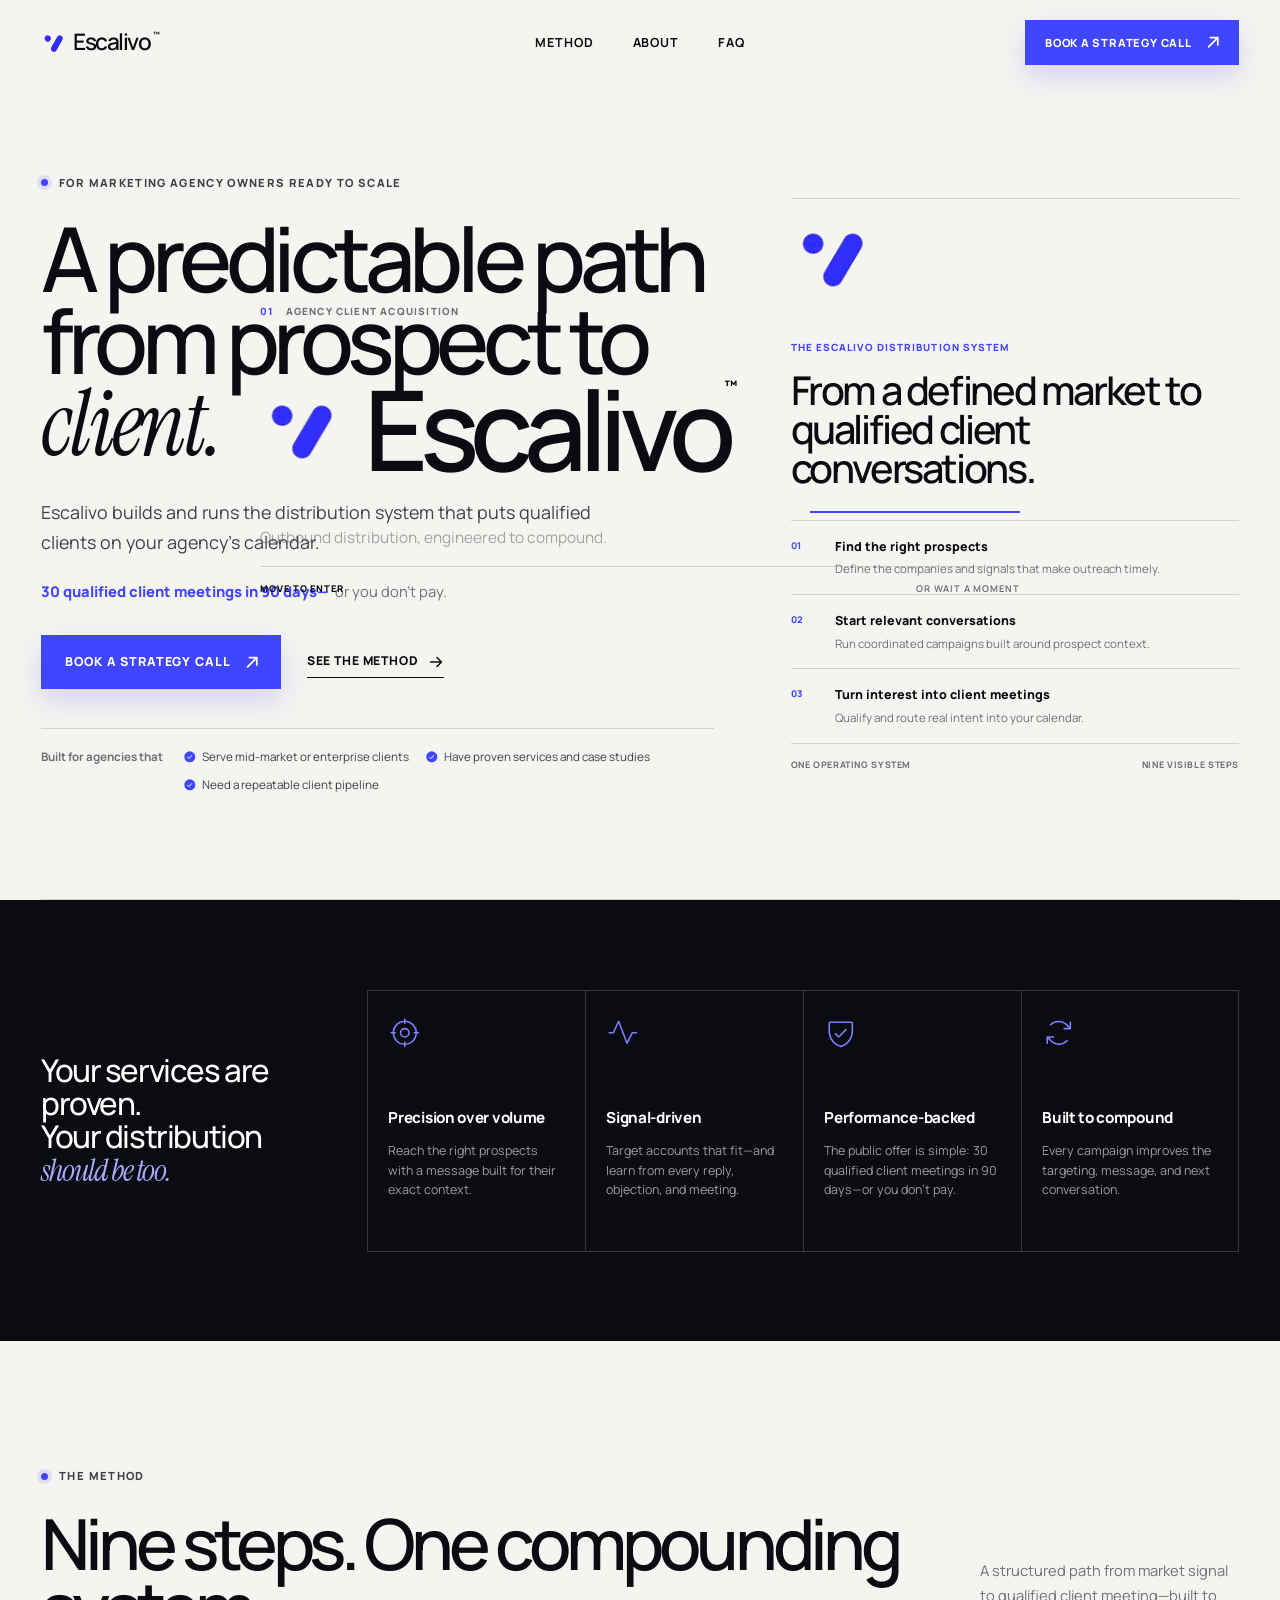
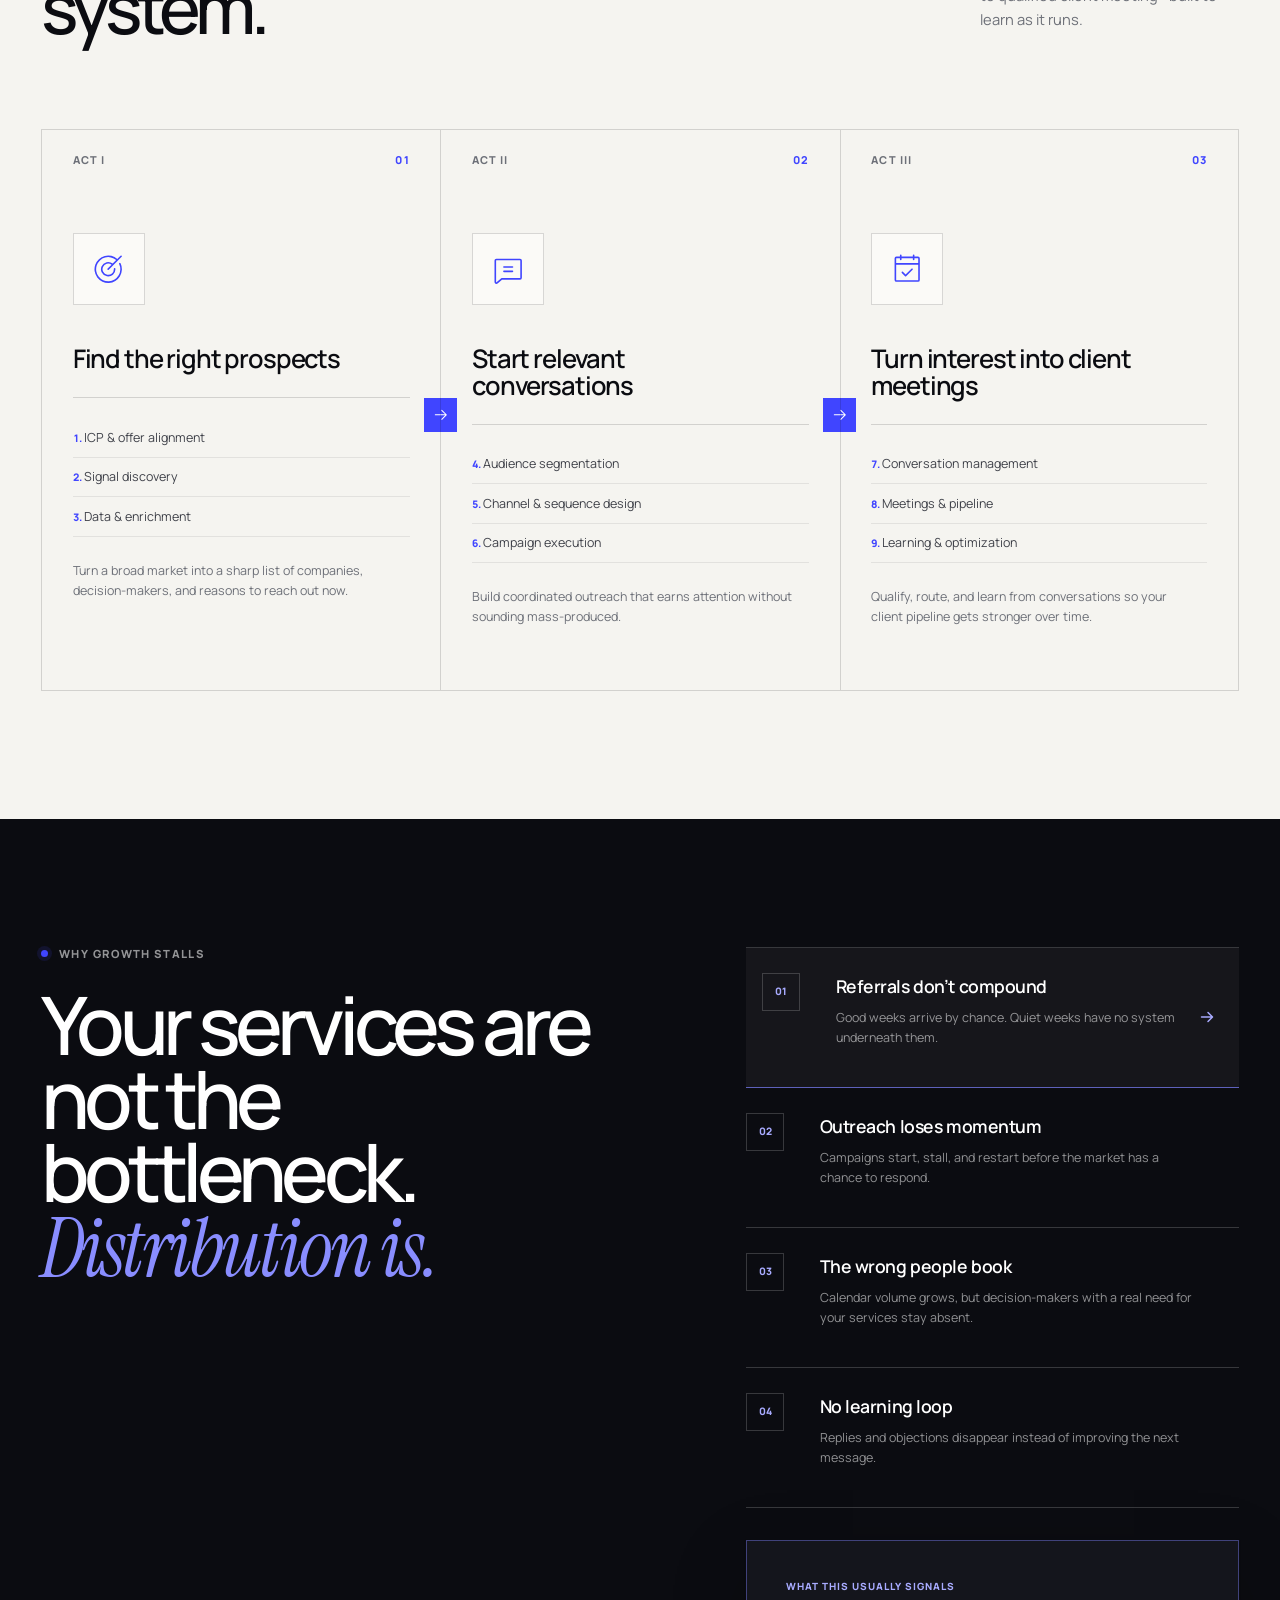
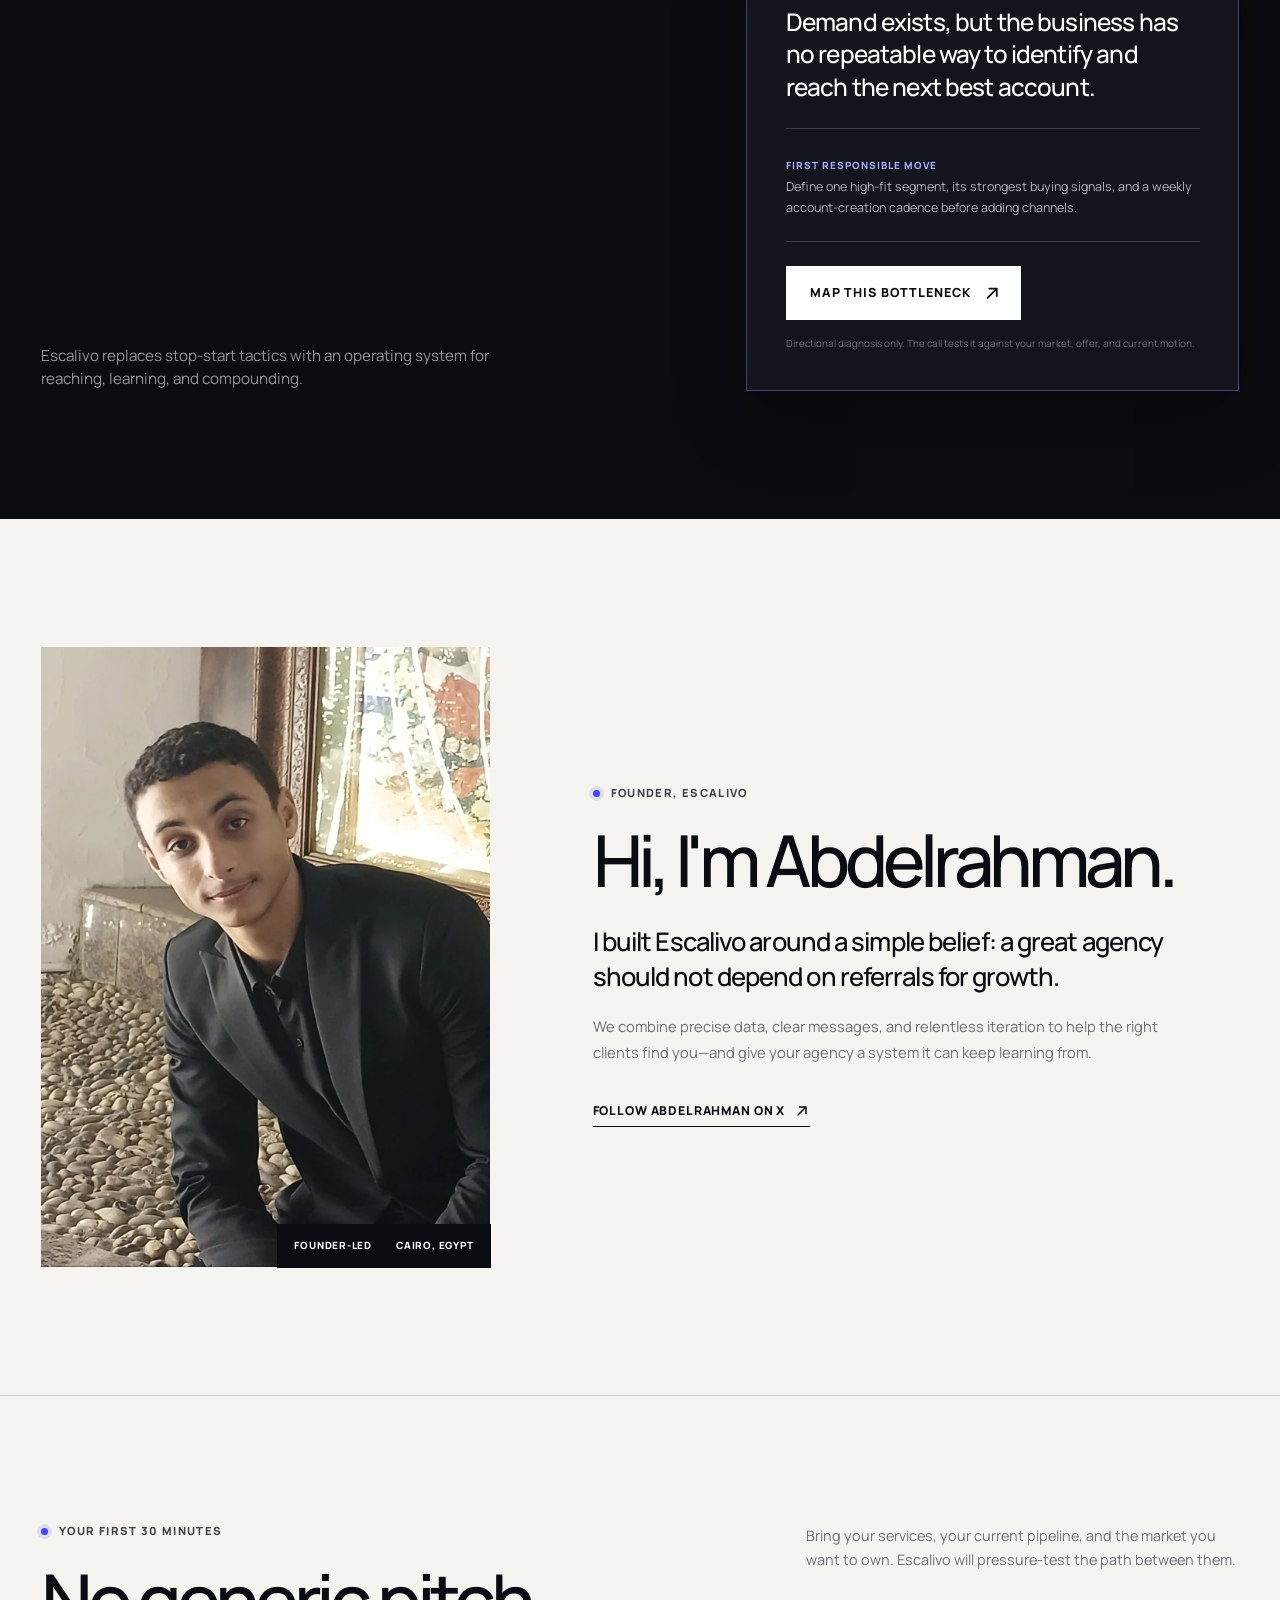
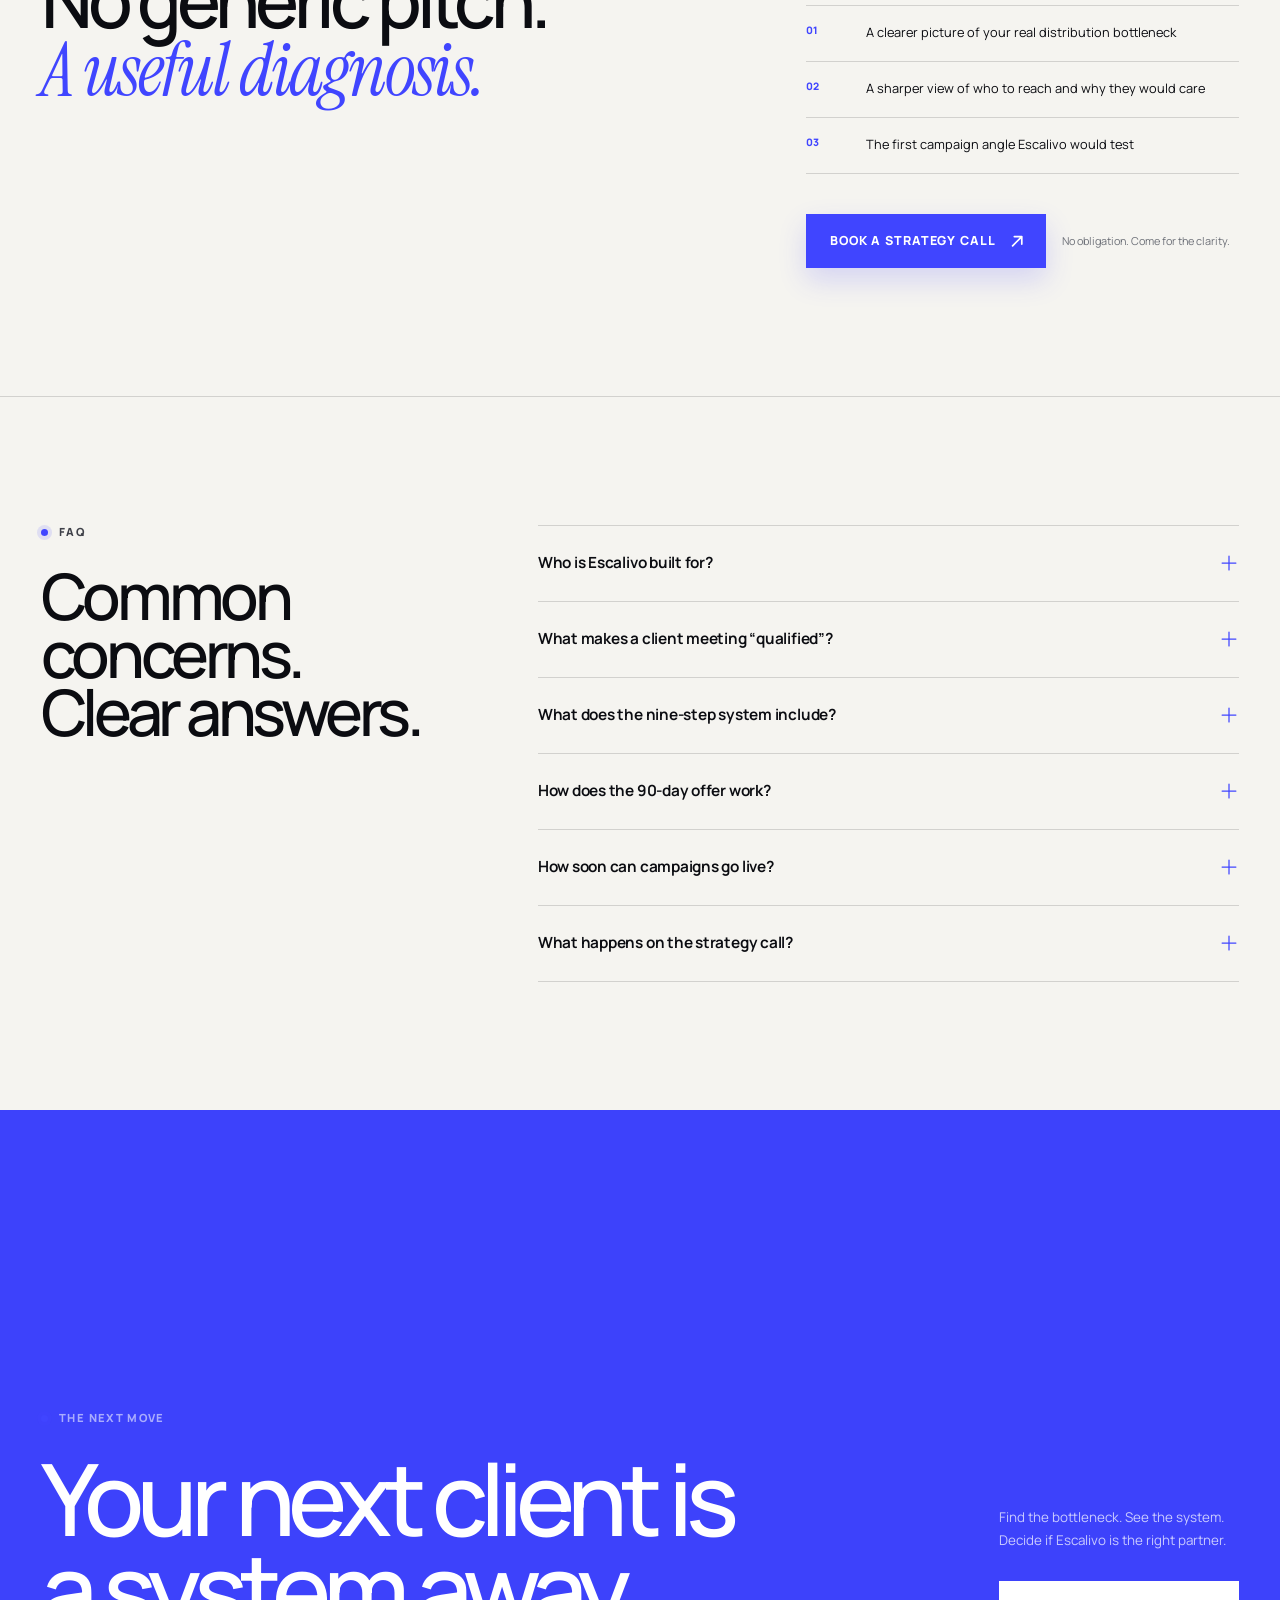
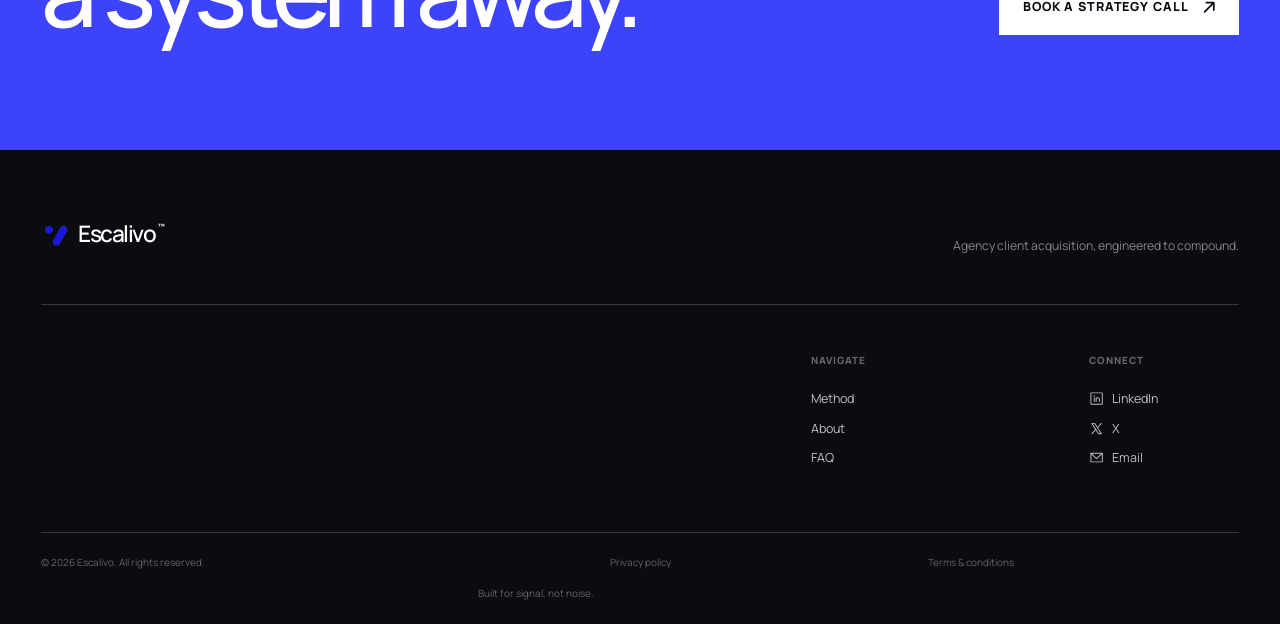
==== commit 38973f5b: "Reposition to Marketing Agency Client Acquisition and restore founder section" ====
--- a/index.html
+++ b/index.html
@@ -15,10 +15,10 @@
       }
     </script>
 
-    <title>B2B SaaS Outbound Distribution | Escalivo</title>
+    <title>Client Acquisition for Marketing Agencies | Escalivo</title>
     <meta
       name="description"
-      content="Escalivo builds signal-driven outbound distribution systems that put qualified B2B SaaS buyers on your calendar."
+      content="Escalivo builds signal-driven outbound systems that put qualified clients on your agency's calendar."
     />
     <meta name="robots" content="index, follow, max-image-preview:large" />
     <meta name="author" content="Escalivo" />
@@ -30,22 +30,22 @@
 
     <meta property="og:type" content="website" />
     <meta property="og:site_name" content="Escalivo" />
-    <meta property="og:title" content="A predictable path from market to meeting." />
+    <meta property="og:title" content="A predictable path from prospect to client." />
     <meta
       property="og:description"
-      content="Founder-led outbound distribution for B2B SaaS companies ready to build a repeatable pipeline."
+      content="Founder-led outbound distribution for marketing agencies ready to build a repeatable client pipeline."
     />
     <meta property="og:url" content="https://escalivo.com/" />
     <meta property="og:image" content="https://escalivo.com/assets/escalivo-social.png" />
     <meta
       property="og:image:alt"
-      content="Escalivo turns B2B SaaS market signals into qualified booked meetings."
+      content="Escalivo turns market signals into qualified client meetings for marketing agencies."
     />
     <meta name="twitter:card" content="summary_large_image" />
-    <meta name="twitter:title" content="A predictable path from market to meeting." />
+    <meta name="twitter:title" content="A predictable path from prospect to client." />
     <meta
       name="twitter:description"
-      content="Signal-driven outbound distribution for B2B SaaS companies."
+      content="Signal-driven outbound distribution for marketing agencies."
     />
     <meta
       name="twitter:image"
@@ -86,15 +86,15 @@
           {
             "@type": "Service",
             "@id": "https://escalivo.com/#service",
-            "name": "B2B SaaS outbound distribution",
-            "description": "A nine-step outbound distribution system spanning ICP and offer alignment, signal discovery, data enrichment, campaign execution, conversation management, meeting routing, and optimization.",
+            "name": "Client acquisition for marketing agencies",
+            "description": "A nine-step outbound distribution system spanning ICP and offer alignment, signal discovery, data enrichment, campaign execution, conversation management, meeting routing, and optimizationâ€”built for marketing agencies.",
             "provider": {
               "@id": "https://escalivo.com/#organization"
             },
             "areaServed": "Worldwide",
             "audience": {
               "@type": "BusinessAudience",
-              "audienceType": "B2B SaaS founders and revenue teams"
+              "audienceType": "Marketing agency owners and growth teams"
             },
             "url": "https://escalivo.com/#method"
           },
@@ -107,15 +107,15 @@
                 "name": "Who is Escalivo built for?",
                 "acceptedAnswer": {
                   "@type": "Answer",
-                  "text": "B2B SaaS founders with a validated product, a definable market, and the capacity to take more sales conversations."
+                  "text": "Marketing agency owners with proven services, a definable market, and the capacity to take on more clients."
                 }
               },
               {
                 "@type": "Question",
-                "name": "What makes a demo qualified?",
+                "name": "What makes a client meeting qualified?",
                 "acceptedAnswer": {
                   "@type": "Answer",
-                  "text": "A meeting counts when the prospect matches the buyer criteria agreed before launch and books a conversation with the client team."
+                  "text": "A meeting counts when the prospect matches the buyer criteria agreed before launch and books a conversation with your agency team."
                 }
               },
               {
@@ -131,7 +131,7 @@
                 "name": "What happens on the strategy call?",
                 "acceptedAnswer": {
                   "@type": "Answer",
-                  "text": "Escalivo reviews the offer, ICP, current channels, and distribution bottleneck to identify a clear diagnosis and an initial campaign angle to test."
+                  "text": "Escalivo reviews your services, ICP, current channels, and growth bottleneck to identify a clear diagnosis and an initial outreach angle to test."
                 }
               }
             ]
@@ -143,6 +143,6 @@
     <link rel="stylesheet" crossorigin href="/assets/index-CvWKLvaZ.css">
   </head>
   <body>
-    <div id="root"><link rel="preload" as="image" href="/assets/escalivo-mark-transparent.png"/><a class="skip-link" href="#main-content">Skip to content</a><div class="page-progress" aria-hidden="true"><span></span></div><div class="brand-intro is-prelude " aria-hidden="true" data-testid="brand-intro"><div class="brand-intro-panel brand-intro-panel-top"></div><div class="brand-intro-panel brand-intro-panel-bottom"></div><div class="brand-intro-content"><p class="brand-intro-index"><span>01</span>B2B SaaS distribution</p><div class="brand-intro-lockup"><img class="brand-intro-mark" src="/assets/escalivo-mark-transparent.png" width="85" height="75" alt=""/><span class="brand-intro-word">Escalivo<sup>™</sup></span></div><p class="brand-intro-tagline">Outbound distribution, engineered to compound.</p><div class="brand-intro-rule"></div><p class="brand-intro-cue">Move to enter<span>or wait a moment</span></p></div></div><header class="site-header "><a class="brand" href="#top" aria-label="Escalivo home"><img src="/assets/escalivo-mark-transparent.png" width="512" height="512" alt=""/><span>Escalivo<sup>™</sup></span></a><nav class="desktop-nav" aria-label="Primary navigation"><a href="#method">Method</a><a href="#about">About</a><a href="#faq">FAQ</a></nav><div class="header-action"><a class="button button-small button-primary" href="https://cal.com/escalivo/discovery-call" target="_blank" rel="noreferrer" data-magnetic="true"><span>Book a strategy call</span><svg xmlns="http://www.w3.org/2000/svg" width="1em" height="1em" fill="currentColor" viewBox="0 0 256 256" aria-hidden="true"><path d="M204,64V168a12,12,0,0,1-24,0V93L72.49,200.49a12,12,0,0,1-17-17L163,76H88a12,12,0,0,1,0-24H192A12,12,0,0,1,204,64Z"></path></svg></a></div><button class="menu-toggle" type="button" aria-label="Open navigation" aria-expanded="false" aria-controls="mobile-navigation"><svg xmlns="http://www.w3.org/2000/svg" width="1em" height="1em" fill="currentColor" viewBox="0 0 256 256" aria-hidden="true"><path d="M224,128a8,8,0,0,1-8,8H40a8,8,0,0,1,0-16H216A8,8,0,0,1,224,128ZM40,72H216a8,8,0,0,0,0-16H40a8,8,0,0,0,0,16ZM216,184H40a8,8,0,0,0,0,16H216a8,8,0,0,0,0-16Z"></path></svg></button></header><div class="mobile-menu " id="mobile-navigation" aria-hidden="true" inert=""><nav aria-label="Mobile navigation"><a href="#method"><span>01</span> Method</a><a href="#about"><span>02</span> About</a><a href="#faq"><span>03</span> FAQ</a></nav><a class="button button-primary" href="https://cal.com/escalivo/discovery-call" target="_blank" rel="noreferrer" data-magnetic="true"><span>Book a strategy call</span><svg xmlns="http://www.w3.org/2000/svg" width="1em" height="1em" fill="currentColor" viewBox="0 0 256 256" aria-hidden="true"><path d="M204,64V168a12,12,0,0,1-24,0V93L72.49,200.49a12,12,0,0,1-17-17L163,76H88a12,12,0,0,1,0-24H192A12,12,0,0,1,204,64Z"></path></svg></a><p>Founder-led outbound distribution for B2B SaaS.</p></div><main id="main-content"><section class="hero-standard" id="top" aria-labelledby="hero-title"><div class="hero"><div class="hero-copy"><div class="reveal" style="--reveal-delay:0ms"><p class="eyebrow"><span></span>For B2B SaaS founders with product–market fit</p></div><div class="reveal" style="--reveal-delay:70ms"><h1 id="hero-title">A predictable path from market to <em>meeting.</em></h1></div><div class="reveal" style="--reveal-delay:130ms"><p class="hero-intro">Escalivo builds and runs the distribution system that puts qualified B2B SaaS buyers on your calendar.</p></div><div class="reveal" style="--reveal-delay:190ms"><p class="hero-guarantee"><strong>1,000 qualified demos in 120 days—</strong><span>or you don’t pay.</span></p></div><div class="reveal" style="--reveal-delay:250ms"><div class="hero-actions"><a class="button button-primary" href="https://cal.com/escalivo/discovery-call" target="_blank" rel="noreferrer" data-magnetic="true"><span>Book a strategy call</span><svg xmlns="http://www.w3.org/2000/svg" width="1em" height="1em" fill="currentColor" viewBox="0 0 256 256" aria-hidden="true"><path d="M204,64V168a12,12,0,0,1-24,0V93L72.49,200.49a12,12,0,0,1-17-17L163,76H88a12,12,0,0,1,0-24H192A12,12,0,0,1,204,64Z"></path></svg></a><a class="text-link" href="#method">See the method<!-- --> <svg xmlns="http://www.w3.org/2000/svg" width="1em" height="1em" fill="currentColor" viewBox="0 0 256 256" aria-hidden="true"><path d="M224.49,136.49l-72,72a12,12,0,0,1-17-17L187,140H40a12,12,0,0,1,0-24H187L135.51,64.48a12,12,0,0,1,17-17l72,72A12,12,0,0,1,224.49,136.49Z"></path></svg></a></div></div><div class="reveal" style="--reveal-delay:310ms"><div class="hero-fit"><p>Built for teams that</p><ul><li><svg xmlns="http://www.w3.org/2000/svg" width="1em" height="1em" fill="currentColor" viewBox="0 0 256 256" aria-hidden="true"><path d="M128,24A104,104,0,1,0,232,128,104.11,104.11,0,0,0,128,24Zm45.66,85.66-56,56a8,8,0,0,1-11.32,0l-24-24a8,8,0,0,1,11.32-11.32L112,148.69l50.34-50.35a8,8,0,0,1,11.32,11.32Z"></path></svg>Sell to mid-market or enterprise</li><li><svg xmlns="http://www.w3.org/2000/svg" width="1em" height="1em" fill="currentColor" viewBox="0 0 256 256" aria-hidden="true"><path d="M128,24A104,104,0,1,0,232,128,104.11,104.11,0,0,0,128,24Zm45.66,85.66-56,56a8,8,0,0,1-11.32,0l-24-24a8,8,0,0,1,11.32-11.32L112,148.69l50.34-50.35a8,8,0,0,1,11.32,11.32Z"></path></svg>Have a validated offer</li><li><svg xmlns="http://www.w3.org/2000/svg" width="1em" height="1em" fill="currentColor" viewBox="0 0 256 256" aria-hidden="true"><path d="M128,24A104,104,0,1,0,232,128,104.11,104.11,0,0,0,128,24Zm45.66,85.66-56,56a8,8,0,0,1-11.32,0l-24-24a8,8,0,0,1,11.32-11.32L112,148.69l50.34-50.35a8,8,0,0,1,11.32,11.32Z"></path></svg>Need a repeatable pipeline</li></ul></div></div></div><div class="reveal  hero-brief" style="--reveal-delay:150ms"><div class="hero-brief-brand" aria-hidden="true"><img src="/assets/escalivo-mark-transparent.png" width="85" height="75" alt=""/></div><p class="hero-brief-label">The Escalivo distribution system</p><h2>From a defined market to qualified conversations.</h2><ol><li><span>01</span><div><strong>Find the right buyers</strong><p>Define the accounts and signals that make outreach timely.</p></div></li><li><span>02</span><div><strong>Start relevant conversations</strong><p>Run coordinated campaigns built around buyer context.</p></div></li><li><span>03</span><div><strong>Turn interest into meetings</strong><p>Qualify and route real intent into your calendar.</p></div></li></ol><div class="hero-brief-footer"><span>One operating system</span><span>Nine visible steps</span></div></div></div></section><section class="operating-strip" aria-label="How Escalivo operates"><div class="strip-heading"><div class="reveal" style="--reveal-delay:0ms"><p>Your product is ready.<br/>Your distribution <em>should be too.</em></p></div></div><div class="principles-grid"><div class="reveal  principle" style="--reveal-delay:0ms"><svg xmlns="http://www.w3.org/2000/svg" width="1em" height="1em" fill="currentColor" viewBox="0 0 256 256" aria-hidden="true"><path d="M232,122H221.8A94.13,94.13,0,0,0,134,34.2V24a6,6,0,0,0-12,0V34.2A94.13,94.13,0,0,0,34.2,122H24a6,6,0,0,0,0,12H34.2A94.13,94.13,0,0,0,122,221.8V232a6,6,0,0,0,12,0V221.8A94.13,94.13,0,0,0,221.8,134H232a6,6,0,0,0,0-12Zm-98,87.76V200a6,6,0,0,0-12,0v9.76A82.09,82.09,0,0,1,46.24,134H56a6,6,0,0,0,0-12H46.24A82.09,82.09,0,0,1,122,46.24V56a6,6,0,0,0,12,0V46.24A82.09,82.09,0,0,1,209.76,122H200a6,6,0,0,0,0,12h9.76A82.09,82.09,0,0,1,134,209.76ZM128,90a38,38,0,1,0,38,38A38,38,0,0,0,128,90Zm0,64a26,26,0,1,1,26-26A26,26,0,0,1,128,154Z"></path></svg><h2>Precision over volume</h2><p>Reach the right buyers with an offer built for their exact context.</p></div><div class="reveal  principle" style="--reveal-delay:70ms"><svg xmlns="http://www.w3.org/2000/svg" width="1em" height="1em" fill="currentColor" viewBox="0 0 256 256" aria-hidden="true"><path d="M238,128a6,6,0,0,1-6,6H203.71l-38.34,76.68A6,6,0,0,1,160,214h-.3a6,6,0,0,1-5.31-3.85L95.51,55.57,61.46,130.48A6,6,0,0,1,56,134H24a6,6,0,0,1,0-12H52.14l38.4-84.48a6,6,0,0,1,11.07.34L160.74,193.1l33.89-67.78A6,6,0,0,1,200,122h32A6,6,0,0,1,238,128Z"></path></svg><h2>Signal-driven</h2><p>Target accounts that fit—and learn from every reply, objection, and meeting.</p></div><div class="reveal  principle" style="--reveal-delay:140ms"><svg xmlns="http://www.w3.org/2000/svg" width="1em" height="1em" fill="currentColor" viewBox="0 0 256 256" aria-hidden="true"><path d="M208,42H48A14,14,0,0,0,34,56v56c0,51.94,25.12,83.4,46.2,100.64,22.73,18.6,45.27,24.89,46.22,25.15a6,6,0,0,0,3.16,0c.95-.26,23.49-6.55,46.22-25.15C196.88,195.4,222,163.94,222,112V56A14,14,0,0,0,208,42Zm2,70c0,37.76-13.94,68.39-41.44,91.06A131.17,131.17,0,0,1,128,225.72a130.94,130.94,0,0,1-40.56-22.66C59.94,180.39,46,149.76,46,112V56a2,2,0,0,1,2-2H208a2,2,0,0,1,2,2ZM172.24,99.76a6,6,0,0,1,0,8.48l-56,56a6,6,0,0,1-8.48,0l-24-24a6,6,0,0,1,8.48-8.48L112,151.51l51.76-51.75A6,6,0,0,1,172.24,99.76Z"></path></svg><h2>Performance-backed</h2><p>The public offer is simple: 1,000 qualified demos in 120 days—or you don’t pay.</p></div><div class="reveal  principle" style="--reveal-delay:210ms"><svg xmlns="http://www.w3.org/2000/svg" width="1em" height="1em" fill="currentColor" viewBox="0 0 256 256" aria-hidden="true"><path d="M222,48V96a6,6,0,0,1-6,6H168a6,6,0,0,1,0-12h33.52L183.47,72a81.51,81.51,0,0,0-57.53-24h-.46A81.5,81.5,0,0,0,68.19,71.28a6,6,0,1,1-8.38-8.58,93.38,93.38,0,0,1,65.67-26.76H126a93.45,93.45,0,0,1,66,27.53l18,18V48a6,6,0,0,1,12,0ZM187.81,184.72a81.5,81.5,0,0,1-57.29,23.34h-.46a81.51,81.51,0,0,1-57.53-24L54.48,166H88a6,6,0,0,0,0-12H40a6,6,0,0,0-6,6v48a6,6,0,0,0,12,0V174.48l18,18.05a93.45,93.45,0,0,0,66,27.53h.52a93.38,93.38,0,0,0,65.67-26.76,6,6,0,1,0-8.38-8.58Z"></path></svg><h2>Built to compound</h2><p>Every campaign improves the targeting, message, and next conversation.</p></div></div></section><section class="method section" id="method" aria-labelledby="method-title"><div class="section-heading method-heading"><div class="reveal" style="--reveal-delay:0ms"><div><p class="eyebrow"><span></span>The method</p><h2 id="method-title">Nine steps. One compounding system.</h2></div></div><div class="reveal" style="--reveal-delay:90ms"><p>A structured path from market signal to qualified meeting—built to learn as it runs.</p></div></div><div class="method-grid"><div class="reveal  method-act" style="--reveal-delay:0ms"><div class="method-topline"><p>Act I</p><span>0<!-- -->1</span></div><div class="method-icon"><svg xmlns="http://www.w3.org/2000/svg" width="1em" height="1em" fill="currentColor" viewBox="0 0 256 256" aria-hidden="true"><path d="M220.06,84a102.06,102.06,0,1,1-24.31-32.27l24-24a6,6,0,0,1,8.48,8.49l-96,96a6,6,0,1,1-8.48-8.49l29.39-29.4a42,42,0,1,0,16.78,31.24,6,6,0,1,1,12-.68A54,54,0,1,1,161.7,85.83l25.54-25.55a89.91,89.91,0,1,0,22,28.93A6,6,0,1,1,220.06,84Z"></path></svg></div><h3>Find the right buyers</h3><ol start="1"><li>ICP &amp; offer alignment</li><li>Signal discovery</li><li>Data &amp; enrichment</li></ol><p class="method-description">Turn a broad market into a sharp list of accounts, people, and reasons to talk now.</p><svg xmlns="http://www.w3.org/2000/svg" width="1em" height="1em" fill="currentColor" viewBox="0 0 256 256" class="method-arrow" aria-hidden="true"><path d="M221.66,133.66l-72,72a8,8,0,0,1-11.32-11.32L196.69,136H40a8,8,0,0,1,0-16H196.69L138.34,61.66a8,8,0,0,1,11.32-11.32l72,72A8,8,0,0,1,221.66,133.66Z"></path></svg></div><div class="reveal  method-act" style="--reveal-delay:90ms"><div class="method-topline"><p>Act II</p><span>0<!-- -->2</span></div><div class="method-icon"><svg xmlns="http://www.w3.org/2000/svg" width="1em" height="1em" fill="currentColor" viewBox="0 0 256 256" aria-hidden="true"><path d="M216,50H40A14,14,0,0,0,26,64V224a13.88,13.88,0,0,0,8.09,12.69A14.11,14.11,0,0,0,40,238a13.87,13.87,0,0,0,9-3.31l.06-.05L82.23,206H216a14,14,0,0,0,14-14V64A14,14,0,0,0,216,50Zm2,142a2,2,0,0,1-2,2H80a6,6,0,0,0-3.92,1.46L41.26,225.53A2,2,0,0,1,38,224V64a2,2,0,0,1,2-2H216a2,2,0,0,1,2,2Zm-52-80a6,6,0,0,1-6,6H96a6,6,0,0,1,0-12h64A6,6,0,0,1,166,112Zm0,32a6,6,0,0,1-6,6H96a6,6,0,0,1,0-12h64A6,6,0,0,1,166,144Z"></path></svg></div><h3>Start relevant conversations</h3><ol start="4"><li>Audience segmentation</li><li>Channel &amp; sequence design</li><li>Campaign execution</li></ol><p class="method-description">Build coordinated outreach that earns attention without sounding mass-produced.</p><svg xmlns="http://www.w3.org/2000/svg" width="1em" height="1em" fill="currentColor" viewBox="0 0 256 256" class="method-arrow" aria-hidden="true"><path d="M221.66,133.66l-72,72a8,8,0,0,1-11.32-11.32L196.69,136H40a8,8,0,0,1,0-16H196.69L138.34,61.66a8,8,0,0,1,11.32-11.32l72,72A8,8,0,0,1,221.66,133.66Z"></path></svg></div><div class="reveal  method-act" style="--reveal-delay:180ms"><div class="method-topline"><p>Act III</p><span>0<!-- -->3</span></div><div class="method-icon"><svg xmlns="http://www.w3.org/2000/svg" width="1em" height="1em" fill="currentColor" viewBox="0 0 256 256" aria-hidden="true"><path d="M208,34H182V24a6,6,0,0,0-12,0V34H86V24a6,6,0,0,0-12,0V34H48A14,14,0,0,0,34,48V208a14,14,0,0,0,14,14H208a14,14,0,0,0,14-14V48A14,14,0,0,0,208,34ZM48,46H74V56a6,6,0,0,0,12,0V46h84V56a6,6,0,0,0,12,0V46h26a2,2,0,0,1,2,2V82H46V48A2,2,0,0,1,48,46ZM208,210H48a2,2,0,0,1-2-2V94H210V208A2,2,0,0,1,208,210Zm-39.76-86.24a6,6,0,0,1,0,8.48l-48,48a6,6,0,0,1-8.48,0l-24-24a6,6,0,0,1,8.48-8.48L116,167.51l43.76-43.75A6,6,0,0,1,168.24,123.76Z"></path></svg></div><h3>Turn interest into meetings</h3><ol start="7"><li>Conversation management</li><li>Meetings &amp; pipeline</li><li>Learning &amp; optimization</li></ol><p class="method-description">Qualify, route, and learn from conversations so the pipeline gets stronger over time.</p></div></div></section><section class="bottleneck section-dark" aria-labelledby="bottleneck-title"><div class="bottleneck-intro"><div class="reveal" style="--reveal-delay:0ms"><p class="eyebrow eyebrow-dark"><span></span>Why growth stalls</p><h2 id="bottleneck-title">Your product is not the bottleneck.<br/><em>Distribution is.</em></h2></div><div class="reveal" style="--reveal-delay:100ms"><p>Escalivo replaces stop-start tactics with an operating system for reaching, learning, and compounding.</p></div></div><div class="bottleneck-diagnostic"><div class="bottleneck-grid" role="group" aria-label="Choose your current distribution bottleneck"><div class="reveal" style="--reveal-delay:0ms"><button type="button" class="bottleneck-item is-active" aria-pressed="true"><span>01</span><div><h3>Referrals don’t compound</h3><p>Good weeks arrive by chance. Quiet weeks have no system underneath them.</p></div><svg xmlns="http://www.w3.org/2000/svg" width="1em" height="1em" fill="currentColor" viewBox="0 0 256 256" aria-hidden="true"><path d="M224.49,136.49l-72,72a12,12,0,0,1-17-17L187,140H40a12,12,0,0,1,0-24H187L135.51,64.48a12,12,0,0,1,17-17l72,72A12,12,0,0,1,224.49,136.49Z"></path></svg></button></div><div class="reveal" style="--reveal-delay:60ms"><button type="button" class="bottleneck-item " aria-pressed="false"><span>02</span><div><h3>Outreach loses momentum</h3><p>Campaigns start, stall, and restart before the market has a chance to respond.</p></div><svg xmlns="http://www.w3.org/2000/svg" width="1em" height="1em" fill="currentColor" viewBox="0 0 256 256" aria-hidden="true"><path d="M224.49,136.49l-72,72a12,12,0,0,1-17-17L187,140H40a12,12,0,0,1,0-24H187L135.51,64.48a12,12,0,0,1,17-17l72,72A12,12,0,0,1,224.49,136.49Z"></path></svg></button></div><div class="reveal" style="--reveal-delay:120ms"><button type="button" class="bottleneck-item " aria-pressed="false"><span>03</span><div><h3>The wrong people book</h3><p>Calendar volume grows, but decision-makers with a real reason to buy stay absent.</p></div><svg xmlns="http://www.w3.org/2000/svg" width="1em" height="1em" fill="currentColor" viewBox="0 0 256 256" aria-hidden="true"><path d="M224.49,136.49l-72,72a12,12,0,0,1-17-17L187,140H40a12,12,0,0,1,0-24H187L135.51,64.48a12,12,0,0,1,17-17l72,72A12,12,0,0,1,224.49,136.49Z"></path></svg></button></div><div class="reveal" style="--reveal-delay:180ms"><button type="button" class="bottleneck-item " aria-pressed="false"><span>04</span><div><h3>No learning loop</h3><p>Replies and objections disappear instead of improving the next message.</p></div><svg xmlns="http://www.w3.org/2000/svg" width="1em" height="1em" fill="currentColor" viewBox="0 0 256 256" aria-hidden="true"><path d="M224.49,136.49l-72,72a12,12,0,0,1-17-17L187,140H40a12,12,0,0,1,0-24H187L135.51,64.48a12,12,0,0,1,17-17l72,72A12,12,0,0,1,224.49,136.49Z"></path></svg></button></div></div><aside class="diagnostic-result" aria-live="polite"><p class="diagnostic-label">What this usually signals</p><p class="diagnostic-signal">Demand exists, but the business has no repeatable way to identify and reach the next best account.</p><div><span>First responsible move</span><p>Define one high-fit segment, its strongest buying signals, and a weekly account-creation cadence before adding channels.</p></div><a class="button button-light" href="https://cal.com/escalivo/discovery-call" target="_blank" rel="noreferrer" data-magnetic="true"><span>Map this bottleneck</span><svg xmlns="http://www.w3.org/2000/svg" width="1em" height="1em" fill="currentColor" viewBox="0 0 256 256" aria-hidden="true"><path d="M204,64V168a12,12,0,0,1-24,0V93L72.49,200.49a12,12,0,0,1-17-17L163,76H88a12,12,0,0,1,0-24H192A12,12,0,0,1,204,64Z"></path></svg></a><p class="diagnostic-caveat">Directional diagnosis only. The call tests it against your market, offer, and current motion.</p></aside></div></section><section class="diagnosis section" aria-labelledby="diagnosis-title"><div class="reveal  diagnosis-heading" style="--reveal-delay:0ms"><p class="eyebrow"><span></span>Your first 30 minutes</p><h2 id="diagnosis-title">No generic pitch.<br/><em>A useful diagnosis.</em></h2></div><div class="diagnosis-content"><div class="reveal" style="--reveal-delay:0ms"><p>Bring your offer, your current pipeline, and the market you want to own. Escalivo will pressure-test the path between them.</p></div><ul><li class="reveal" style="--reveal-delay:0ms"><span>0<!-- -->1</span><p>A clearer picture of your real distribution bottleneck</p></li><li class="reveal" style="--reveal-delay:70ms"><span>0<!-- -->2</span><p>A sharper view of who to reach and why they would care</p></li><li class="reveal" style="--reveal-delay:140ms"><span>0<!-- -->3</span><p>The first campaign angle Escalivo would test</p></li></ul><div class="reveal" style="--reveal-delay:220ms"><a class="button button-primary" href="https://cal.com/escalivo/discovery-call" target="_blank" rel="noreferrer" data-magnetic="true"><span>Book a strategy call</span><svg xmlns="http://www.w3.org/2000/svg" width="1em" height="1em" fill="currentColor" viewBox="0 0 256 256" aria-hidden="true"><path d="M204,64V168a12,12,0,0,1-24,0V93L72.49,200.49a12,12,0,0,1-17-17L163,76H88a12,12,0,0,1,0-24H192A12,12,0,0,1,204,64Z"></path></svg></a><p class="diagnosis-note">No obligation. Come for the clarity.</p></div></div></section><section class="faq section" id="faq" aria-labelledby="faq-title"><div class="reveal  faq-heading" style="--reveal-delay:0ms"><p class="eyebrow"><span></span>FAQ</p><h2 id="faq-title">Common concerns.<br/>Clear answers.</h2></div><div class="faq-list"><div class="reveal" style="--reveal-delay:0ms"><details><summary><span>Who is Escalivo built for?</span><svg xmlns="http://www.w3.org/2000/svg" width="1em" height="1em" fill="currentColor" viewBox="0 0 256 256" aria-hidden="true"><path d="M224,128a8,8,0,0,1-8,8H136v80a8,8,0,0,1-16,0V136H40a8,8,0,0,1,0-16h80V40a8,8,0,0,1,16,0v80h80A8,8,0,0,1,224,128Z"></path></svg></summary><p>B2B SaaS founders with a validated product, a definable market, and the capacity to take more sales conversations. If you are still searching for product–market fit, the strategy call will tell you quickly whether outbound is premature.</p></details></div><div class="reveal" style="--reveal-delay:40ms"><details><summary><span>What makes a demo “qualified”?</span><svg xmlns="http://www.w3.org/2000/svg" width="1em" height="1em" fill="currentColor" viewBox="0 0 256 256" aria-hidden="true"><path d="M224,128a8,8,0,0,1-8,8H136v80a8,8,0,0,1-16,0V136H40a8,8,0,0,1,0-16h80V40a8,8,0,0,1,16,0v80h80A8,8,0,0,1,224,128Z"></path></svg></summary><p>A meeting should only count when the prospect matches the buyer criteria agreed before launch and books a conversation with your team. Fit is defined around the role, company profile, segment, and buying context—not just an email reply.</p></details></div><div class="reveal" style="--reveal-delay:80ms"><details><summary><span>What does the nine-step system include?</span><svg xmlns="http://www.w3.org/2000/svg" width="1em" height="1em" fill="currentColor" viewBox="0 0 256 256" aria-hidden="true"><path d="M224,128a8,8,0,0,1-8,8H136v80a8,8,0,0,1-16,0V136H40a8,8,0,0,1,0-16h80V40a8,8,0,0,1,16,0v80h80A8,8,0,0,1,224,128Z"></path></svg></summary><p>It covers ICP and offer alignment, signal discovery, data and enrichment, audience segmentation, channel and sequence design, campaign execution, conversation management, meeting routing, and continuous optimization.</p></details></div><div class="reveal" style="--reveal-delay:120ms"><details><summary><span>How does the 120-day offer work?</span><svg xmlns="http://www.w3.org/2000/svg" width="1em" height="1em" fill="currentColor" viewBox="0 0 256 256" aria-hidden="true"><path d="M224,128a8,8,0,0,1-8,8H136v80a8,8,0,0,1-16,0V136H40a8,8,0,0,1,0-16h80V40a8,8,0,0,1,16,0v80h80A8,8,0,0,1,224,128Z"></path></svg></summary><p>Escalivo’s public offer is 1,000 qualified demos in 120 days or you don’t pay. Exact scope, qualification criteria, dependencies, and commercial terms are confirmed in writing before work begins.</p></details></div><div class="reveal" style="--reveal-delay:160ms"><details><summary><span>How soon can campaigns go live?</span><svg xmlns="http://www.w3.org/2000/svg" width="1em" height="1em" fill="currentColor" viewBox="0 0 256 256" aria-hidden="true"><path d="M224,128a8,8,0,0,1-8,8H136v80a8,8,0,0,1-16,0V136H40a8,8,0,0,1,0-16h80V40a8,8,0,0,1,16,0v80h80A8,8,0,0,1,224,128Z"></path></svg></summary><p>The first priority is getting the market, offer, data, and sending system right. Launch timing depends on your market and current infrastructure; the strategy call is where Escalivo maps the fastest responsible path.</p></details></div><div class="reveal" style="--reveal-delay:200ms"><details><summary><span>What happens on the strategy call?</span><svg xmlns="http://www.w3.org/2000/svg" width="1em" height="1em" fill="currentColor" viewBox="0 0 256 256" aria-hidden="true"><path d="M224,128a8,8,0,0,1-8,8H136v80a8,8,0,0,1-16,0V136H40a8,8,0,0,1,0-16h80V40a8,8,0,0,1,16,0v80h80A8,8,0,0,1,224,128Z"></path></svg></summary><p>You will look at your ICP, offer, current channels, and the point where growth is getting stuck. The goal is a useful diagnosis and a clear next test—not a generic agency pitch deck.</p></details></div></div></section><section class="final-cta" aria-labelledby="cta-title"><div class="reveal" style="--reveal-delay:0ms"><p class="eyebrow eyebrow-dark"><span></span>The next move</p><h2 id="cta-title">Your next demo is<br/>a system away.</h2></div><div class="reveal  cta-action" style="--reveal-delay:100ms"><p>Find the bottleneck. See the system.<br/>Decide if Escalivo is the right partner.</p><a class="button button-light" href="https://cal.com/escalivo/discovery-call" target="_blank" rel="noreferrer" data-magnetic="true"><span>Book a strategy call</span><svg xmlns="http://www.w3.org/2000/svg" width="1em" height="1em" fill="currentColor" viewBox="0 0 256 256" aria-hidden="true"><path d="M204,64V168a12,12,0,0,1-24,0V93L72.49,200.49a12,12,0,0,1-17-17L163,76H88a12,12,0,0,1,0-24H192A12,12,0,0,1,204,64Z"></path></svg></a></div></section></main><footer class="site-footer"><div class="footer-brand"><a class="brand footer-logo" href="#top" aria-label="Escalivo home"><img src="/assets/escalivo-mark-transparent.png" width="512" height="512" alt="" loading="lazy"/><span>Escalivo<sup>™</sup></span></a><p>B2B SaaS outbound distribution, engineered to compound.</p></div><div class="footer-links"><div><p>Navigate</p><a href="#method">Method</a><a href="#about">About</a><a href="#faq">FAQ</a></div><div><p>Connect</p><a href="https://www.linkedin.com/in/abdelrahmanahmedeg" target="_blank" rel="noreferrer"><svg xmlns="http://www.w3.org/2000/svg" width="1em" height="1em" fill="currentColor" viewBox="0 0 256 256" aria-hidden="true"><path d="M216,24H40A16,16,0,0,0,24,40V216a16,16,0,0,0,16,16H216a16,16,0,0,0,16-16V40A16,16,0,0,0,216,24Zm0,192H40V40H216V216ZM96,112v64a8,8,0,0,1-16,0V112a8,8,0,0,1,16,0Zm88,28v36a8,8,0,0,1-16,0V140a20,20,0,0,0-40,0v36a8,8,0,0,1-16,0V112a8,8,0,0,1,15.79-1.78A36,36,0,0,1,184,140ZM100,84A12,12,0,1,1,88,72,12,12,0,0,1,100,84Z"></path></svg> LinkedIn</a><a href="https://x.com/Abdelrhman38385" target="_blank" rel="noreferrer"><svg xmlns="http://www.w3.org/2000/svg" width="1em" height="1em" fill="currentColor" viewBox="0 0 256 256" aria-hidden="true"><path d="M214.75,211.71l-62.6-98.38,61.77-67.95a8,8,0,0,0-11.84-10.76L143.24,99.34,102.75,35.71A8,8,0,0,0,96,32H48a8,8,0,0,0-6.75,12.3l62.6,98.37-61.77,68a8,8,0,1,0,11.84,10.76l58.84-64.72,40.49,63.63A8,8,0,0,0,160,224h48a8,8,0,0,0,6.75-12.29ZM164.39,208,62.57,48h29L193.43,208Z"></path></svg> X</a><a href="mailto:hello@escalivo.com"><svg xmlns="http://www.w3.org/2000/svg" width="1em" height="1em" fill="currentColor" viewBox="0 0 256 256" aria-hidden="true"><path d="M224,48H32a8,8,0,0,0-8,8V192a16,16,0,0,0,16,16H216a16,16,0,0,0,16-16V56A8,8,0,0,0,224,48ZM203.43,64,128,133.15,52.57,64ZM216,192H40V74.19l82.59,75.71a8,8,0,0,0,10.82,0L216,74.19V192Z"></path></svg> Email</a></div></div><div class="footer-bottom"><p>© 2026 Escalivo. All rights reserved.</p><a href="/privacy">Privacy policy</a><a href="/terms" style="margin-left:1rem;">Terms and conditions</a><span>Built for signal, not noise.</span></div></footer><div class="mobile-sticky-cta"><a class="button button-primary button-small" href="https://cal.com/escalivo/discovery-call" target="_blank" rel="noreferrer" data-magnetic="true"><span>Book a strategy call</span><svg xmlns="http://www.w3.org/2000/svg" width="1em" height="1em" fill="currentColor" viewBox="0 0 256 256" aria-hidden="true"><path d="M204,64V168a12,12,0,0,1-24,0V93L72.49,200.49a12,12,0,0,1-17-17L163,76H88a12,12,0,0,1,0-24H192A12,12,0,0,1,204,64Z"></path></svg></a></div></div>
+    <div id="root"><link rel="preload" as="image" href="/assets/escalivo-mark-transparent.png"/><a class="skip-link" href="#main-content">Skip to content</a><div class="page-progress" aria-hidden="true"><span></span></div><div class="brand-intro is-prelude " aria-hidden="true" data-testid="brand-intro"><div class="brand-intro-panel brand-intro-panel-top"></div><div class="brand-intro-panel brand-intro-panel-bottom"></div><div class="brand-intro-content"><p class="brand-intro-index"><span>01</span>Agency client acquisition</p><div class="brand-intro-lockup"><img class="brand-intro-mark" src="/assets/escalivo-mark-transparent.png" width="85" height="75" alt=""/><span class="brand-intro-word">Escalivo<sup>™</sup></span></div><p class="brand-intro-tagline">Outbound distribution, engineered to compound.</p><div class="brand-intro-rule"></div><p class="brand-intro-cue">Move to enter<span>or wait a moment</span></p></div></div><header class="site-header "><a class="brand" href="#top" aria-label="Escalivo home"><img src="/assets/escalivo-mark-transparent.png" width="512" height="512" alt=""/><span>Escalivo<sup>™</sup></span></a><nav class="desktop-nav" aria-label="Primary navigation"><a href="#method">Method</a><a href="#about">About</a><a href="#faq">FAQ</a></nav><div class="header-action"><a class="button button-small button-primary" href="https://cal.com/escalivo/discovery-call" target="_blank" rel="noreferrer" data-magnetic="true"><span>Book a strategy call</span><svg xmlns="http://www.w3.org/2000/svg" width="1em" height="1em" fill="currentColor" viewBox="0 0 256 256" aria-hidden="true"><path d="M204,64V168a12,12,0,0,1-24,0V93L72.49,200.49a12,12,0,0,1-17-17L163,76H88a12,12,0,0,1,0-24H192A12,12,0,0,1,204,64Z"></path></svg></a></div><button class="menu-toggle" type="button" aria-label="Open navigation" aria-expanded="false" aria-controls="mobile-navigation"><svg xmlns="http://www.w3.org/2000/svg" width="1em" height="1em" fill="currentColor" viewBox="0 0 256 256" aria-hidden="true"><path d="M224,128a8,8,0,0,1-8,8H40a8,8,0,0,1,0-16H216A8,8,0,0,1,224,128ZM40,72H216a8,8,0,0,0,0-16H40a8,8,0,0,0,0,16ZM216,184H40a8,8,0,0,0,0,16H216a8,8,0,0,0,0-16Z"></path></svg></button></header><div class="mobile-menu " id="mobile-navigation" aria-hidden="true" inert=""><nav aria-label="Mobile navigation"><a href="#method"><span>01</span> Method</a><a href="#about"><span>02</span> About</a><a href="#faq"><span>03</span> FAQ</a></nav><a class="button button-primary" href="https://cal.com/escalivo/discovery-call" target="_blank" rel="noreferrer" data-magnetic="true"><span>Book a strategy call</span><svg xmlns="http://www.w3.org/2000/svg" width="1em" height="1em" fill="currentColor" viewBox="0 0 256 256" aria-hidden="true"><path d="M204,64V168a12,12,0,0,1-24,0V93L72.49,200.49a12,12,0,0,1-17-17L163,76H88a12,12,0,0,1,0-24H192A12,12,0,0,1,204,64Z"></path></svg></a><p>Founder-led outbound distribution for marketing agencies.</p></div><main id="main-content"><section class="hero-standard" id="top" aria-labelledby="hero-title"><div class="hero"><div class="hero-copy"><div class="reveal" style="--reveal-delay:0ms"><p class="eyebrow"><span></span>For marketing agency owners ready to scale</p></div><div class="reveal" style="--reveal-delay:70ms"><h1 id="hero-title">A predictable path from prospect to <em>client.</em></h1></div><div class="reveal" style="--reveal-delay:130ms"><p class="hero-intro">Escalivo builds and runs the distribution system that puts qualified clients on your agency's calendar.</p></div><div class="reveal" style="--reveal-delay:190ms"><p class="hero-guarantee"><strong>30 qualified client meetings in 90 days—</strong><span>or you don’t pay.</span></p></div><div class="reveal" style="--reveal-delay:250ms"><div class="hero-actions"><a class="button button-primary" href="https://cal.com/escalivo/discovery-call" target="_blank" rel="noreferrer" data-magnetic="true"><span>Book a strategy call</span><svg xmlns="http://www.w3.org/2000/svg" width="1em" height="1em" fill="currentColor" viewBox="0 0 256 256" aria-hidden="true"><path d="M204,64V168a12,12,0,0,1-24,0V93L72.49,200.49a12,12,0,0,1-17-17L163,76H88a12,12,0,0,1,0-24H192A12,12,0,0,1,204,64Z"></path></svg></a><a class="text-link" href="#method">See the method<!-- --> <svg xmlns="http://www.w3.org/2000/svg" width="1em" height="1em" fill="currentColor" viewBox="0 0 256 256" aria-hidden="true"><path d="M224.49,136.49l-72,72a12,12,0,0,1-17-17L187,140H40a12,12,0,0,1,0-24H187L135.51,64.48a12,12,0,0,1,17-17l72,72A12,12,0,0,1,224.49,136.49Z"></path></svg></a></div></div><div class="reveal" style="--reveal-delay:310ms"><div class="hero-fit"><p>Built for agencies that</p><ul><li><svg xmlns="http://www.w3.org/2000/svg" width="1em" height="1em" fill="currentColor" viewBox="0 0 256 256" aria-hidden="true"><path d="M128,24A104,104,0,1,0,232,128,104.11,104.11,0,0,0,128,24Zm45.66,85.66-56,56a8,8,0,0,1-11.32,0l-24-24a8,8,0,0,1,11.32-11.32L112,148.69l50.34-50.35a8,8,0,0,1,11.32,11.32Z"></path></svg>Serve mid-market or enterprise clients</li><li><svg xmlns="http://www.w3.org/2000/svg" width="1em" height="1em" fill="currentColor" viewBox="0 0 256 256" aria-hidden="true"><path d="M128,24A104,104,0,1,0,232,128,104.11,104.11,0,0,0,128,24Zm45.66,85.66-56,56a8,8,0,0,1-11.32,0l-24-24a8,8,0,0,1,11.32-11.32L112,148.69l50.34-50.35a8,8,0,0,1,11.32,11.32Z"></path></svg>Have proven services and case studies</li><li><svg xmlns="http://www.w3.org/2000/svg" width="1em" height="1em" fill="currentColor" viewBox="0 0 256 256" aria-hidden="true"><path d="M128,24A104,104,0,1,0,232,128,104.11,104.11,0,0,0,128,24Zm45.66,85.66-56,56a8,8,0,0,1-11.32,0l-24-24a8,8,0,0,1,11.32-11.32L112,148.69l50.34-50.35a8,8,0,0,1,11.32,11.32Z"></path></svg>Need a repeatable client pipeline</li></ul></div></div></div><div class="reveal  hero-brief" style="--reveal-delay:150ms"><div class="hero-brief-brand" aria-hidden="true"><img src="/assets/escalivo-mark-transparent.png" width="85" height="75" alt=""/></div><p class="hero-brief-label">The Escalivo distribution system</p><h2>From a defined market to qualified client conversations.</h2><ol><li><span>01</span><div><strong>Find the right prospects</strong><p>Define the companies and signals that make outreach timely.</p></div></li><li><span>02</span><div><strong>Start relevant conversations</strong><p>Run coordinated campaigns built around prospect context.</p></div></li><li><span>03</span><div><strong>Turn interest into client meetings</strong><p>Qualify and route real intent into your calendar.</p></div></li></ol><div class="hero-brief-footer"><span>One operating system</span><span>Nine visible steps</span></div></div></div></section><section class="operating-strip" aria-label="How Escalivo operates"><div class="strip-heading"><div class="reveal" style="--reveal-delay:0ms"><p>Your services are proven.<br/>Your distribution <em>should be too.</em></p></div></div><div class="principles-grid"><div class="reveal  principle" style="--reveal-delay:0ms"><svg xmlns="http://www.w3.org/2000/svg" width="1em" height="1em" fill="currentColor" viewBox="0 0 256 256" aria-hidden="true"><path d="M232,122H221.8A94.13,94.13,0,0,0,134,34.2V24a6,6,0,0,0-12,0V34.2A94.13,94.13,0,0,0,34.2,122H24a6,6,0,0,0,0,12H34.2A94.13,94.13,0,0,0,122,221.8V232a6,6,0,0,0,12,0V221.8A94.13,94.13,0,0,0,221.8,134H232a6,6,0,0,0,0-12Zm-98,87.76V200a6,6,0,0,0-12,0v9.76A82.09,82.09,0,0,1,46.24,134H56a6,6,0,0,0,0-12H46.24A82.09,82.09,0,0,1,122,46.24V56a6,6,0,0,0,12,0V46.24A82.09,82.09,0,0,1,209.76,122H200a6,6,0,0,0,0,12h9.76A82.09,82.09,0,0,1,134,209.76ZM128,90a38,38,0,1,0,38,38A38,38,0,0,0,128,90Zm0,64a26,26,0,1,1,26-26A26,26,0,0,1,128,154Z"></path></svg><h2>Precision over volume</h2><p>Reach the right prospects with a message built for their exact context.</p></div><div class="reveal  principle" style="--reveal-delay:70ms"><svg xmlns="http://www.w3.org/2000/svg" width="1em" height="1em" fill="currentColor" viewBox="0 0 256 256" aria-hidden="true"><path d="M238,128a6,6,0,0,1-6,6H203.71l-38.34,76.68A6,6,0,0,1,160,214h-.3a6,6,0,0,1-5.31-3.85L95.51,55.57,61.46,130.48A6,6,0,0,1,56,134H24a6,6,0,0,1,0-12H52.14l38.4-84.48a6,6,0,0,1,11.07.34L160.74,193.1l33.89-67.78A6,6,0,0,1,200,122h32A6,6,0,0,1,238,128Z"></path></svg><h2>Signal-driven</h2><p>Target accounts that fit—and learn from every reply, objection, and meeting.</p></div><div class="reveal  principle" style="--reveal-delay:140ms"><svg xmlns="http://www.w3.org/2000/svg" width="1em" height="1em" fill="currentColor" viewBox="0 0 256 256" aria-hidden="true"><path d="M208,42H48A14,14,0,0,0,34,56v56c0,51.94,25.12,83.4,46.2,100.64,22.73,18.6,45.27,24.89,46.22,25.15a6,6,0,0,0,3.16,0c.95-.26,23.49-6.55,46.22-25.15C196.88,195.4,222,163.94,222,112V56A14,14,0,0,0,208,42Zm2,70c0,37.76-13.94,68.39-41.44,91.06A131.17,131.17,0,0,1,128,225.72a130.94,130.94,0,0,1-40.56-22.66C59.94,180.39,46,149.76,46,112V56a2,2,0,0,1,2-2H208a2,2,0,0,1,2,2ZM172.24,99.76a6,6,0,0,1,0,8.48l-56,56a6,6,0,0,1-8.48,0l-24-24a6,6,0,0,1,8.48-8.48L112,151.51l51.76-51.75A6,6,0,0,1,172.24,99.76Z"></path></svg><h2>Performance-backed</h2><p>The public offer is simple: 30 qualified client meetings in 90 days—or you don’t pay.</p></div><div class="reveal  principle" style="--reveal-delay:210ms"><svg xmlns="http://www.w3.org/2000/svg" width="1em" height="1em" fill="currentColor" viewBox="0 0 256 256" aria-hidden="true"><path d="M222,48V96a6,6,0,0,1-6,6H168a6,6,0,0,1,0-12h33.52L183.47,72a81.51,81.51,0,0,0-57.53-24h-.46A81.5,81.5,0,0,0,68.19,71.28a6,6,0,1,1-8.38-8.58,93.38,93.38,0,0,1,65.67-26.76H126a93.45,93.45,0,0,1,66,27.53l18,18V48a6,6,0,0,1,12,0ZM187.81,184.72a81.5,81.5,0,0,1-57.29,23.34h-.46a81.51,81.51,0,0,1-57.53-24L54.48,166H88a6,6,0,0,0,0-12H40a6,6,0,0,0-6,6v48a6,6,0,0,0,12,0V174.48l18,18.05a93.45,93.45,0,0,0,66,27.53h.52a93.38,93.38,0,0,0,65.67-26.76,6,6,0,1,0-8.38-8.58Z"></path></svg><h2>Built to compound</h2><p>Every campaign improves the targeting, message, and next conversation.</p></div></div></section><section class="method section" id="method" aria-labelledby="method-title"><div class="section-heading method-heading"><div class="reveal" style="--reveal-delay:0ms"><div><p class="eyebrow"><span></span>The method</p><h2 id="method-title">Nine steps. One compounding system.</h2></div></div><div class="reveal" style="--reveal-delay:90ms"><p>A structured path from market signal to qualified meeting—built to learn as it runs.</p></div></div><div class="method-grid"><div class="reveal  method-act" style="--reveal-delay:0ms"><div class="method-topline"><p>Act I</p><span>0<!-- -->1</span></div><div class="method-icon"><svg xmlns="http://www.w3.org/2000/svg" width="1em" height="1em" fill="currentColor" viewBox="0 0 256 256" aria-hidden="true"><path d="M220.06,84a102.06,102.06,0,1,1-24.31-32.27l24-24a6,6,0,0,1,8.48,8.49l-96,96a6,6,0,1,1-8.48-8.49l29.39-29.4a42,42,0,1,0,16.78,31.24,6,6,0,1,1,12-.68A54,54,0,1,1,161.7,85.83l25.54-25.55a89.91,89.91,0,1,0,22,28.93A6,6,0,1,1,220.06,84Z"></path></svg></div><h3>Find the right prospects</h3><ol start="1"><li>ICP &amp; offer alignment</li><li>Signal discovery</li><li>Data &amp; enrichment</li></ol><p class="method-description">Turn a broad market into a sharp list of companies, decision-makers, and reasons to reach out now.</p><svg xmlns="http://www.w3.org/2000/svg" width="1em" height="1em" fill="currentColor" viewBox="0 0 256 256" class="method-arrow" aria-hidden="true"><path d="M221.66,133.66l-72,72a8,8,0,0,1-11.32-11.32L196.69,136H40a8,8,0,0,1,0-16H196.69L138.34,61.66a8,8,0,0,1,11.32-11.32l72,72A8,8,0,0,1,221.66,133.66Z"></path></svg></div><div class="reveal  method-act" style="--reveal-delay:90ms"><div class="method-topline"><p>Act II</p><span>0<!-- -->2</span></div><div class="method-icon"><svg xmlns="http://www.w3.org/2000/svg" width="1em" height="1em" fill="currentColor" viewBox="0 0 256 256" aria-hidden="true"><path d="M216,50H40A14,14,0,0,0,26,64V224a13.88,13.88,0,0,0,8.09,12.69A14.11,14.11,0,0,0,40,238a13.87,13.87,0,0,0,9-3.31l.06-.05L82.23,206H216a14,14,0,0,0,14-14V64A14,14,0,0,0,216,50Zm2,142a2,2,0,0,1-2,2H80a6,6,0,0,0-3.92,1.46L41.26,225.53A2,2,0,0,1,38,224V64a2,2,0,0,1,2-2H216a2,2,0,0,1,2,2Zm-52-80a6,6,0,0,1-6,6H96a6,6,0,0,1,0-12h64A6,6,0,0,1,166,112Zm0,32a6,6,0,0,1-6,6H96a6,6,0,0,1,0-12h64A6,6,0,0,1,166,144Z"></path></svg></div><h3>Start relevant conversations</h3><ol start="4"><li>Audience segmentation</li><li>Channel &amp; sequence design</li><li>Campaign execution</li></ol><p class="method-description">Build coordinated outreach that earns attention without sounding mass-produced.</p><svg xmlns="http://www.w3.org/2000/svg" width="1em" height="1em" fill="currentColor" viewBox="0 0 256 256" class="method-arrow" aria-hidden="true"><path d="M221.66,133.66l-72,72a8,8,0,0,1-11.32-11.32L196.69,136H40a8,8,0,0,1,0-16H196.69L138.34,61.66a8,8,0,0,1,11.32-11.32l72,72A8,8,0,0,1,221.66,133.66Z"></path></svg></div><div class="reveal  method-act" style="--reveal-delay:180ms"><div class="method-topline"><p>Act III</p><span>0<!-- -->3</span></div><div class="method-icon"><svg xmlns="http://www.w3.org/2000/svg" width="1em" height="1em" fill="currentColor" viewBox="0 0 256 256" aria-hidden="true"><path d="M208,34H182V24a6,6,0,0,0-12,0V34H86V24a6,6,0,0,0-12,0V34H48A14,14,0,0,0,34,48V208a14,14,0,0,0,14,14H208a14,14,0,0,0,14-14V48A14,14,0,0,0,208,34ZM48,46H74V56a6,6,0,0,0,12,0V46h84V56a6,6,0,0,0,12,0V46h26a2,2,0,0,1,2,2V82H46V48A2,2,0,0,1,48,46ZM208,210H48a2,2,0,0,1-2-2V94H210V208A2,2,0,0,1,208,210Zm-39.76-86.24a6,6,0,0,1,0,8.48l-48,48a6,6,0,0,1-8.48,0l-24-24a6,6,0,0,1,8.48-8.48L116,167.51l43.76-43.75A6,6,0,0,1,168.24,123.76Z"></path></svg></div><h3>Turn interest into client meetings</h3><ol start="7"><li>Conversation management</li><li>Meetings &amp; pipeline</li><li>Learning &amp; optimization</li></ol><p class="method-description">Qualify, route, and learn from conversations so your client pipeline gets stronger over time.</p></div></div></section><section class="bottleneck section-dark" aria-labelledby="bottleneck-title"><div class="bottleneck-intro"><div class="reveal" style="--reveal-delay:0ms"><p class="eyebrow eyebrow-dark"><span></span>Why growth stalls</p><h2 id="bottleneck-title">Your services are not the bottleneck.<br/><em>Distribution is.</em></h2></div><div class="reveal" style="--reveal-delay:100ms"><p>Escalivo replaces stop-start tactics with an operating system for reaching, learning, and compounding.</p></div></div><div class="bottleneck-diagnostic"><div class="bottleneck-grid" role="group" aria-label="Choose your current distribution bottleneck"><div class="reveal" style="--reveal-delay:0ms"><button type="button" class="bottleneck-item is-active" aria-pressed="true"><span>01</span><div><h3>Referrals don’t compound</h3><p>Good weeks arrive by chance. Quiet weeks have no system underneath them.</p></div><svg xmlns="http://www.w3.org/2000/svg" width="1em" height="1em" fill="currentColor" viewBox="0 0 256 256" aria-hidden="true"><path d="M224.49,136.49l-72,72a12,12,0,0,1-17-17L187,140H40a12,12,0,0,1,0-24H187L135.51,64.48a12,12,0,0,1,17-17l72,72A12,12,0,0,1,224.49,136.49Z"></path></svg></button></div><div class="reveal" style="--reveal-delay:60ms"><button type="button" class="bottleneck-item " aria-pressed="false"><span>02</span><div><h3>Outreach loses momentum</h3><p>Campaigns start, stall, and restart before the market has a chance to respond.</p></div><svg xmlns="http://www.w3.org/2000/svg" width="1em" height="1em" fill="currentColor" viewBox="0 0 256 256" aria-hidden="true"><path d="M224.49,136.49l-72,72a12,12,0,0,1-17-17L187,140H40a12,12,0,0,1,0-24H187L135.51,64.48a12,12,0,0,1,17-17l72,72A12,12,0,0,1,224.49,136.49Z"></path></svg></button></div><div class="reveal" style="--reveal-delay:120ms"><button type="button" class="bottleneck-item " aria-pressed="false"><span>03</span><div><h3>The wrong people book</h3><p>Calendar volume grows, but decision-makers with a real need for your services stay absent.</p></div><svg xmlns="http://www.w3.org/2000/svg" width="1em" height="1em" fill="currentColor" viewBox="0 0 256 256" aria-hidden="true"><path d="M224.49,136.49l-72,72a12,12,0,0,1-17-17L187,140H40a12,12,0,0,1,0-24H187L135.51,64.48a12,12,0,0,1,17-17l72,72A12,12,0,0,1,224.49,136.49Z"></path></svg></button></div><div class="reveal" style="--reveal-delay:180ms"><button type="button" class="bottleneck-item " aria-pressed="false"><span>04</span><div><h3>No learning loop</h3><p>Replies and objections disappear instead of improving the next message.</p></div><svg xmlns="http://www.w3.org/2000/svg" width="1em" height="1em" fill="currentColor" viewBox="0 0 256 256" aria-hidden="true"><path d="M224.49,136.49l-72,72a12,12,0,0,1-17-17L187,140H40a12,12,0,0,1,0-24H187L135.51,64.48a12,12,0,0,1,17-17l72,72A12,12,0,0,1,224.49,136.49Z"></path></svg></button></div></div><aside class="diagnostic-result" aria-live="polite"><p class="diagnostic-label">What this usually signals</p><p class="diagnostic-signal">Demand exists, but the business has no repeatable way to identify and reach the next best account.</p><div><span>First responsible move</span><p>Define one high-fit segment, its strongest buying signals, and a weekly account-creation cadence before adding channels.</p></div><a class="button button-light" href="https://cal.com/escalivo/discovery-call" target="_blank" rel="noreferrer" data-magnetic="true"><span>Map this bottleneck</span><svg xmlns="http://www.w3.org/2000/svg" width="1em" height="1em" fill="currentColor" viewBox="0 0 256 256" aria-hidden="true"><path d="M204,64V168a12,12,0,0,1-24,0V93L72.49,200.49a12,12,0,0,1-17-17L163,76H88a12,12,0,0,1,0-24H192A12,12,0,0,1,204,64Z"></path></svg></a><p class="diagnostic-caveat">Directional diagnosis only. The call tests it against your market, offer, and current motion.</p></aside></div></section><section class="founder section" id="about" aria-labelledby="founder-title"><div class="reveal  founder-image-wrap" style="--reveal-delay:0ms"><img src="/assets/abdelrahman-ahmed.webp" width="960" height="960" alt="Abdelrahman Ahmed, founder of Escalivo" loading="lazy"/><div class="founder-image-meta"><span>Founder-led</span><span>Cairo, Egypt</span></div></div><div class="founder-copy"><div class="reveal" style="--reveal-delay:0ms"><p class="eyebrow"><span></span>Founder, Escalivo</p><h2 id="founder-title">Hi, I'm Abdelrahman.</h2><p class="founder-lede">I built Escalivo around a simple belief: a great agency should not depend on referrals for growth.</p><p>We combine precise data, clear messages, and relentless iteration to help the right clients find youâ€”and give your agency a system it can keep learning from.</p><a class="text-link founder-link" href="https://x.com/Abdelrhman38385" target="_blank" rel="noreferrer">Follow Abdelrahman on X<svg xmlns="http://www.w3.org/2000/svg" width="1em" height="1em" fill="currentColor" viewBox="0 0 256 256" aria-hidden="true"><path d="M204,64V168a12,12,0,0,1-24,0V93L72.49,200.49a12,12,0,0,1-17-17L163,76H88a12,12,0,0,1,0-24H192A12,12,0,0,1,204,64Z"></path></svg></a></div></div></section><section class="diagnosis section" aria-labelledby="diagnosis-title"><div class="reveal  diagnosis-heading" style="--reveal-delay:0ms"><p class="eyebrow"><span></span>Your first 30 minutes</p><h2 id="diagnosis-title">No generic pitch.<br/><em>A useful diagnosis.</em></h2></div><div class="diagnosis-content"><div class="reveal" style="--reveal-delay:0ms"><p>Bring your services, your current pipeline, and the market you want to own. Escalivo will pressure-test the path between them.</p></div><ul><li class="reveal" style="--reveal-delay:0ms"><span>0<!-- -->1</span><p>A clearer picture of your real distribution bottleneck</p></li><li class="reveal" style="--reveal-delay:70ms"><span>0<!-- -->2</span><p>A sharper view of who to reach and why they would care</p></li><li class="reveal" style="--reveal-delay:140ms"><span>0<!-- -->3</span><p>The first campaign angle Escalivo would test</p></li></ul><div class="reveal" style="--reveal-delay:220ms"><a class="button button-primary" href="https://cal.com/escalivo/discovery-call" target="_blank" rel="noreferrer" data-magnetic="true"><span>Book a strategy call</span><svg xmlns="http://www.w3.org/2000/svg" width="1em" height="1em" fill="currentColor" viewBox="0 0 256 256" aria-hidden="true"><path d="M204,64V168a12,12,0,0,1-24,0V93L72.49,200.49a12,12,0,0,1-17-17L163,76H88a12,12,0,0,1,0-24H192A12,12,0,0,1,204,64Z"></path></svg></a><p class="diagnosis-note">No obligation. Come for the clarity.</p></div></div></section><section class="faq section" id="faq" aria-labelledby="faq-title"><div class="reveal  faq-heading" style="--reveal-delay:0ms"><p class="eyebrow"><span></span>FAQ</p><h2 id="faq-title">Common concerns.<br/>Clear answers.</h2></div><div class="faq-list"><div class="reveal" style="--reveal-delay:0ms"><details><summary><span>Who is Escalivo built for?</span><svg xmlns="http://www.w3.org/2000/svg" width="1em" height="1em" fill="currentColor" viewBox="0 0 256 256" aria-hidden="true"><path d="M224,128a8,8,0,0,1-8,8H136v80a8,8,0,0,1-16,0V136H40a8,8,0,0,1,0-16h80V40a8,8,0,0,1,16,0v80h80A8,8,0,0,1,224,128Z"></path></svg></summary><p>Marketing agency owners with proven services, a definable market, and the capacity to take on more clients. If you are still searching for product–market fit, the strategy call will tell you quickly whether outbound is premature.</p></details></div><div class="reveal" style="--reveal-delay:40ms"><details><summary><span>What makes a client meeting “qualified”?</span><svg xmlns="http://www.w3.org/2000/svg" width="1em" height="1em" fill="currentColor" viewBox="0 0 256 256" aria-hidden="true"><path d="M224,128a8,8,0,0,1-8,8H136v80a8,8,0,0,1-16,0V136H40a8,8,0,0,1,0-16h80V40a8,8,0,0,1,16,0v80h80A8,8,0,0,1,224,128Z"></path></svg></summary><p>A meeting should only count when the prospect matches the buyer criteria agreed before launch and books a conversation with your agency. Fit is defined around the role, company profile, segment, and buying context—not just an email reply.</p></details></div><div class="reveal" style="--reveal-delay:80ms"><details><summary><span>What does the nine-step system include?</span><svg xmlns="http://www.w3.org/2000/svg" width="1em" height="1em" fill="currentColor" viewBox="0 0 256 256" aria-hidden="true"><path d="M224,128a8,8,0,0,1-8,8H136v80a8,8,0,0,1-16,0V136H40a8,8,0,0,1,0-16h80V40a8,8,0,0,1,16,0v80h80A8,8,0,0,1,224,128Z"></path></svg></summary><p>It covers ICP and offer alignment, signal discovery, data and enrichment, audience segmentation, channel and sequence design, campaign execution, conversation management, meeting routing, and continuous optimization.</p></details></div><div class="reveal" style="--reveal-delay:120ms"><details><summary><span>How does the 90-day offer work?</span><svg xmlns="http://www.w3.org/2000/svg" width="1em" height="1em" fill="currentColor" viewBox="0 0 256 256" aria-hidden="true"><path d="M224,128a8,8,0,0,1-8,8H136v80a8,8,0,0,1-16,0V136H40a8,8,0,0,1,0-16h80V40a8,8,0,0,1,16,0v80h80A8,8,0,0,1,224,128Z"></path></svg></summary><p>Escalivo’s public offer is 30 qualified client meetings in 90 days or you don’t pay. Exact scope, qualification criteria, dependencies, and commercial terms are confirmed in writing before work begins.</p></details></div><div class="reveal" style="--reveal-delay:160ms"><details><summary><span>How soon can campaigns go live?</span><svg xmlns="http://www.w3.org/2000/svg" width="1em" height="1em" fill="currentColor" viewBox="0 0 256 256" aria-hidden="true"><path d="M224,128a8,8,0,0,1-8,8H136v80a8,8,0,0,1-16,0V136H40a8,8,0,0,1,0-16h80V40a8,8,0,0,1,16,0v80h80A8,8,0,0,1,224,128Z"></path></svg></summary><p>The first priority is getting the market, services, data, and sending system right. Launch timing depends on your market and current infrastructure; the strategy call is where Escalivo maps the fastest responsible path.</p></details></div><div class="reveal" style="--reveal-delay:200ms"><details><summary><span>What happens on the strategy call?</span><svg xmlns="http://www.w3.org/2000/svg" width="1em" height="1em" fill="currentColor" viewBox="0 0 256 256" aria-hidden="true"><path d="M224,128a8,8,0,0,1-8,8H136v80a8,8,0,0,1-16,0V136H40a8,8,0,0,1,0-16h80V40a8,8,0,0,1,16,0v80h80A8,8,0,0,1,224,128Z"></path></svg></summary><p>You will look at your ICP, offer, current channels, and the point where growth is getting stuck. The goal is a useful diagnosis and a clear next test—not a generic agency pitch deck.</p></details></div></div></section><section class="final-cta" aria-labelledby="cta-title"><div class="reveal" style="--reveal-delay:0ms"><p class="eyebrow eyebrow-dark"><span></span>The next move</p><h2 id="cta-title">Your next client is<br/>a system away.</h2></div><div class="reveal  cta-action" style="--reveal-delay:100ms"><p>Find the bottleneck. See the system.<br/>Decide if Escalivo is the right partner.</p><a class="button button-light" href="https://cal.com/escalivo/discovery-call" target="_blank" rel="noreferrer" data-magnetic="true"><span>Book a strategy call</span><svg xmlns="http://www.w3.org/2000/svg" width="1em" height="1em" fill="currentColor" viewBox="0 0 256 256" aria-hidden="true"><path d="M204,64V168a12,12,0,0,1-24,0V93L72.49,200.49a12,12,0,0,1-17-17L163,76H88a12,12,0,0,1,0-24H192A12,12,0,0,1,204,64Z"></path></svg></a></div></section></main><footer class="site-footer"><div class="footer-brand"><a class="brand footer-logo" href="#top" aria-label="Escalivo home"><img src="/assets/escalivo-mark-transparent.png" width="512" height="512" alt="" loading="lazy"/><span>Escalivo<sup>™</sup></span></a><p>Agency client acquisition, engineered to compound.</p></div><div class="footer-links"><div><p>Navigate</p><a href="#method">Method</a><a href="#about">About</a><a href="#faq">FAQ</a></div><div><p>Connect</p><a href="https://www.linkedin.com/in/abdelrahmanahmedeg" target="_blank" rel="noreferrer"><svg xmlns="http://www.w3.org/2000/svg" width="1em" height="1em" fill="currentColor" viewBox="0 0 256 256" aria-hidden="true"><path d="M216,24H40A16,16,0,0,0,24,40V216a16,16,0,0,0,16,16H216a16,16,0,0,0,16-16V40A16,16,0,0,0,216,24Zm0,192H40V40H216V216ZM96,112v64a8,8,0,0,1-16,0V112a8,8,0,0,1,16,0Zm88,28v36a8,8,0,0,1-16,0V140a20,20,0,0,0-40,0v36a8,8,0,0,1-16,0V112a8,8,0,0,1,15.79-1.78A36,36,0,0,1,184,140ZM100,84A12,12,0,1,1,88,72,12,12,0,0,1,100,84Z"></path></svg> LinkedIn</a><a href="https://x.com/Abdelrhman38385" target="_blank" rel="noreferrer"><svg xmlns="http://www.w3.org/2000/svg" width="1em" height="1em" fill="currentColor" viewBox="0 0 256 256" aria-hidden="true"><path d="M214.75,211.71l-62.6-98.38,61.77-67.95a8,8,0,0,0-11.84-10.76L143.24,99.34,102.75,35.71A8,8,0,0,0,96,32H48a8,8,0,0,0-6.75,12.3l62.6,98.37-61.77,68a8,8,0,1,0,11.84,10.76l58.84-64.72,40.49,63.63A8,8,0,0,0,160,224h48a8,8,0,0,0,6.75-12.29ZM164.39,208,62.57,48h29L193.43,208Z"></path></svg> X</a><a href="mailto:hello@escalivo.com"><svg xmlns="http://www.w3.org/2000/svg" width="1em" height="1em" fill="currentColor" viewBox="0 0 256 256" aria-hidden="true"><path d="M224,48H32a8,8,0,0,0-8,8V192a16,16,0,0,0,16,16H216a16,16,0,0,0,16-16V56A8,8,0,0,0,224,48ZM203.43,64,128,133.15,52.57,64ZM216,192H40V74.19l82.59,75.71a8,8,0,0,0,10.82,0L216,74.19V192Z"></path></svg> Email</a></div></div><div class="footer-bottom"><p>© 2026 Escalivo. All rights reserved.</p><a href="/privacy">Privacy policy</a><a href="/terms" style="margin-left:1rem;">Terms and conditions</a><span>Built for signal, not noise.</span></div></footer><div class="mobile-sticky-cta"><a class="button button-primary button-small" href="https://cal.com/escalivo/discovery-call" target="_blank" rel="noreferrer" data-magnetic="true"><span>Book a strategy call</span><svg xmlns="http://www.w3.org/2000/svg" width="1em" height="1em" fill="currentColor" viewBox="0 0 256 256" aria-hidden="true"><path d="M204,64V168a12,12,0,0,1-24,0V93L72.49,200.49a12,12,0,0,1-17-17L163,76H88a12,12,0,0,1,0-24H192A12,12,0,0,1,204,64Z"></path></svg></a></div></div>
   </body>
 </html>
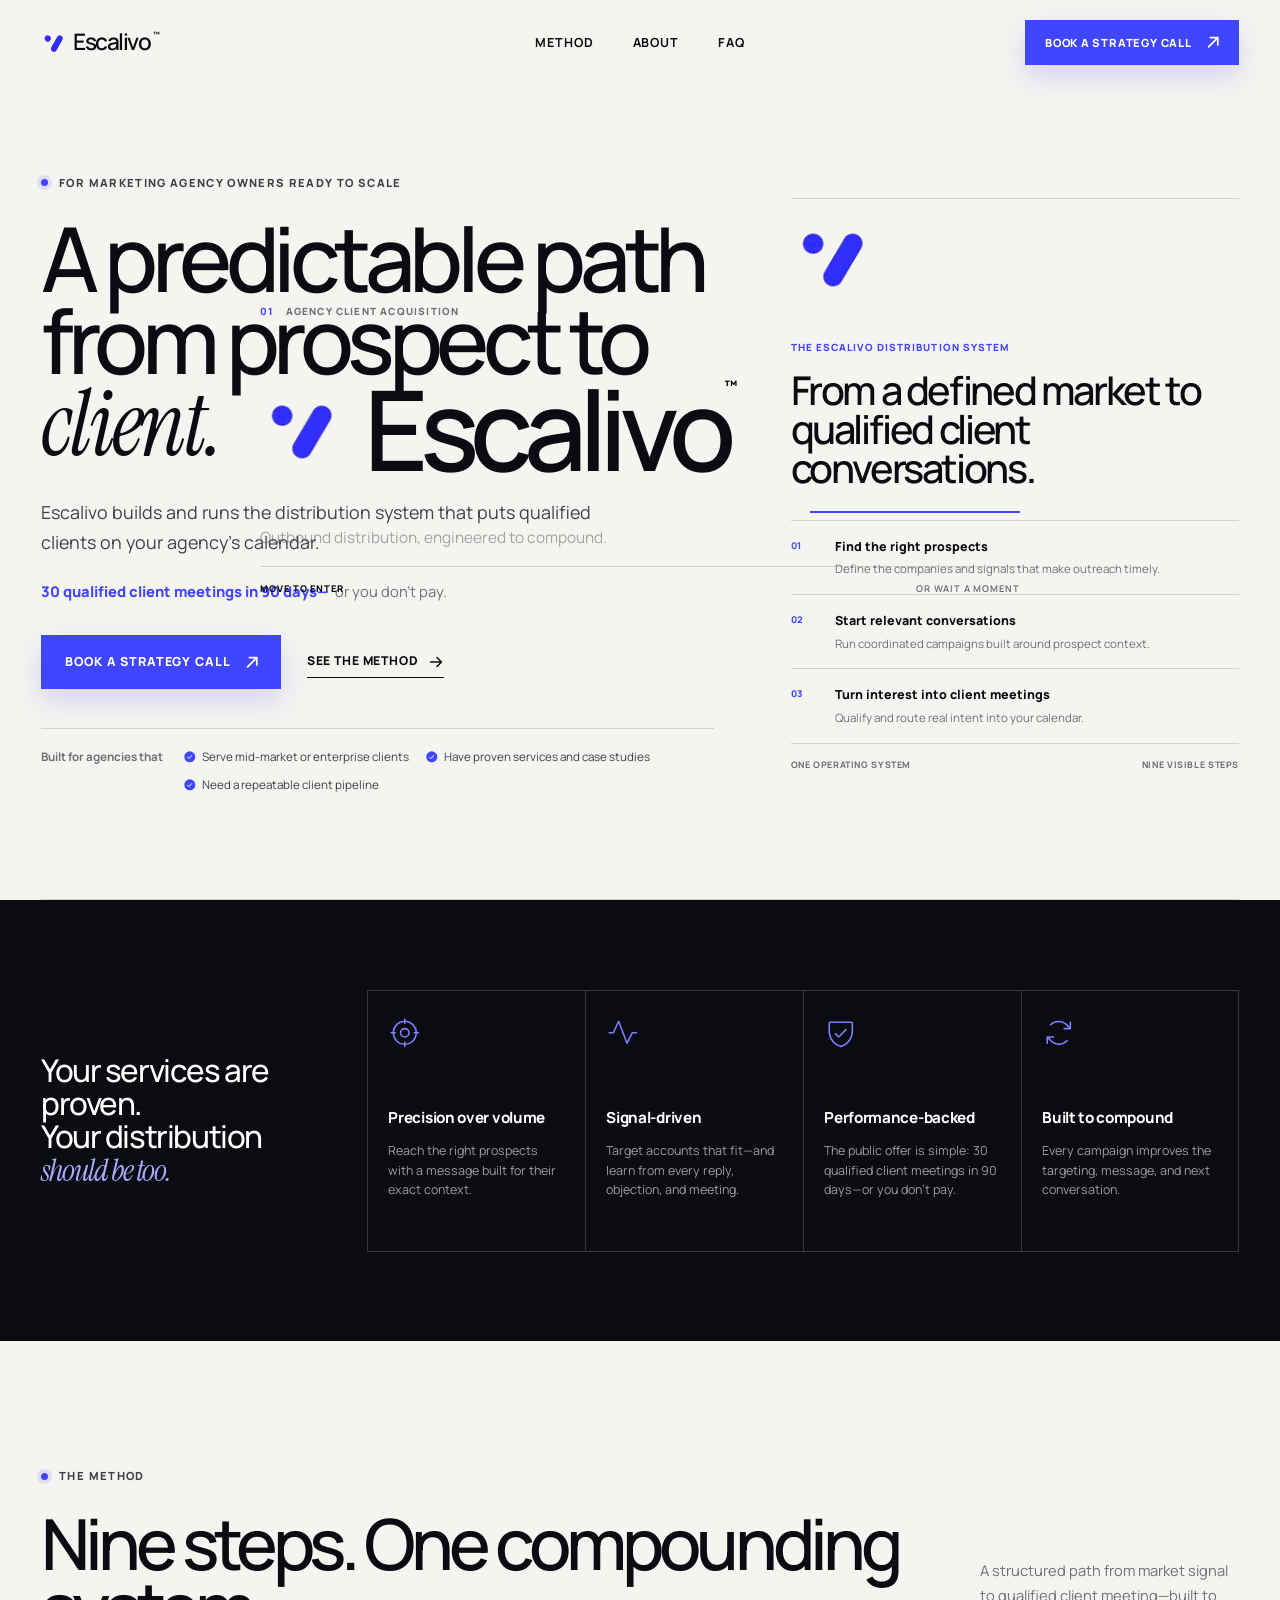
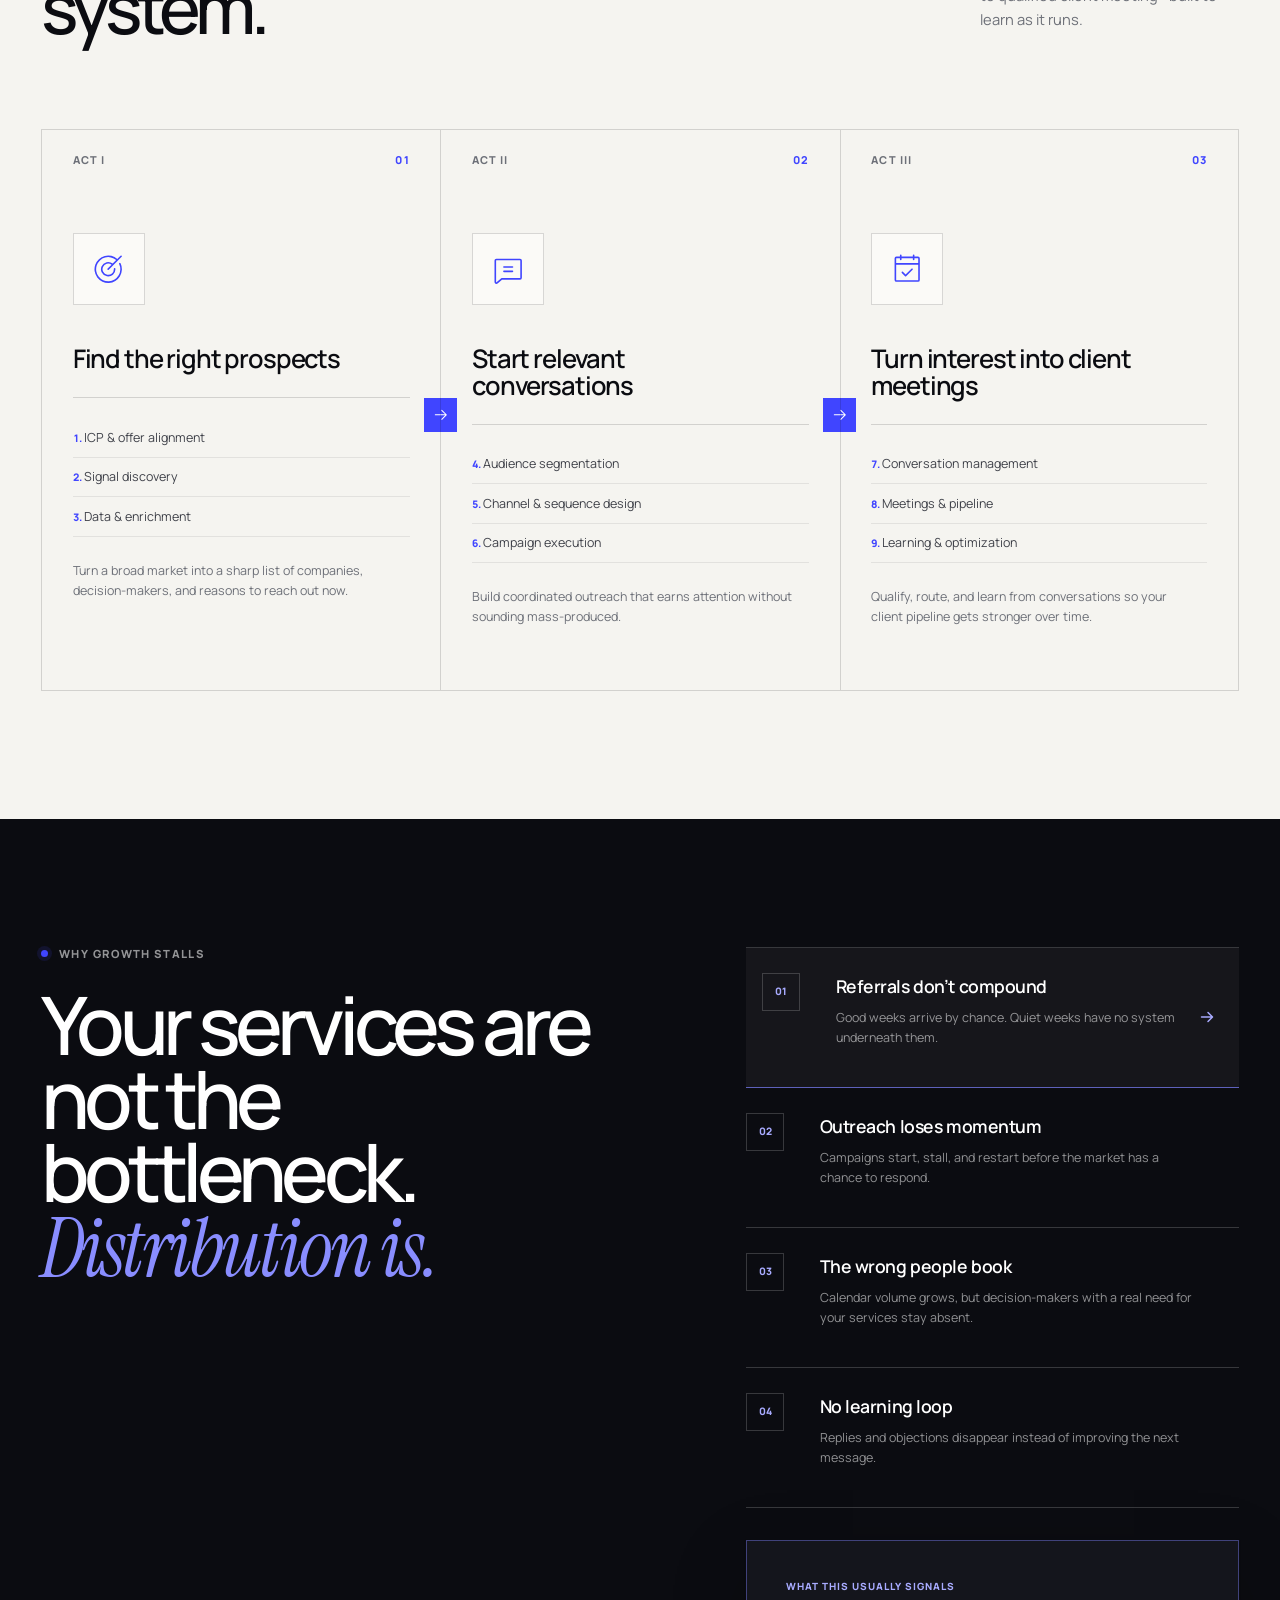
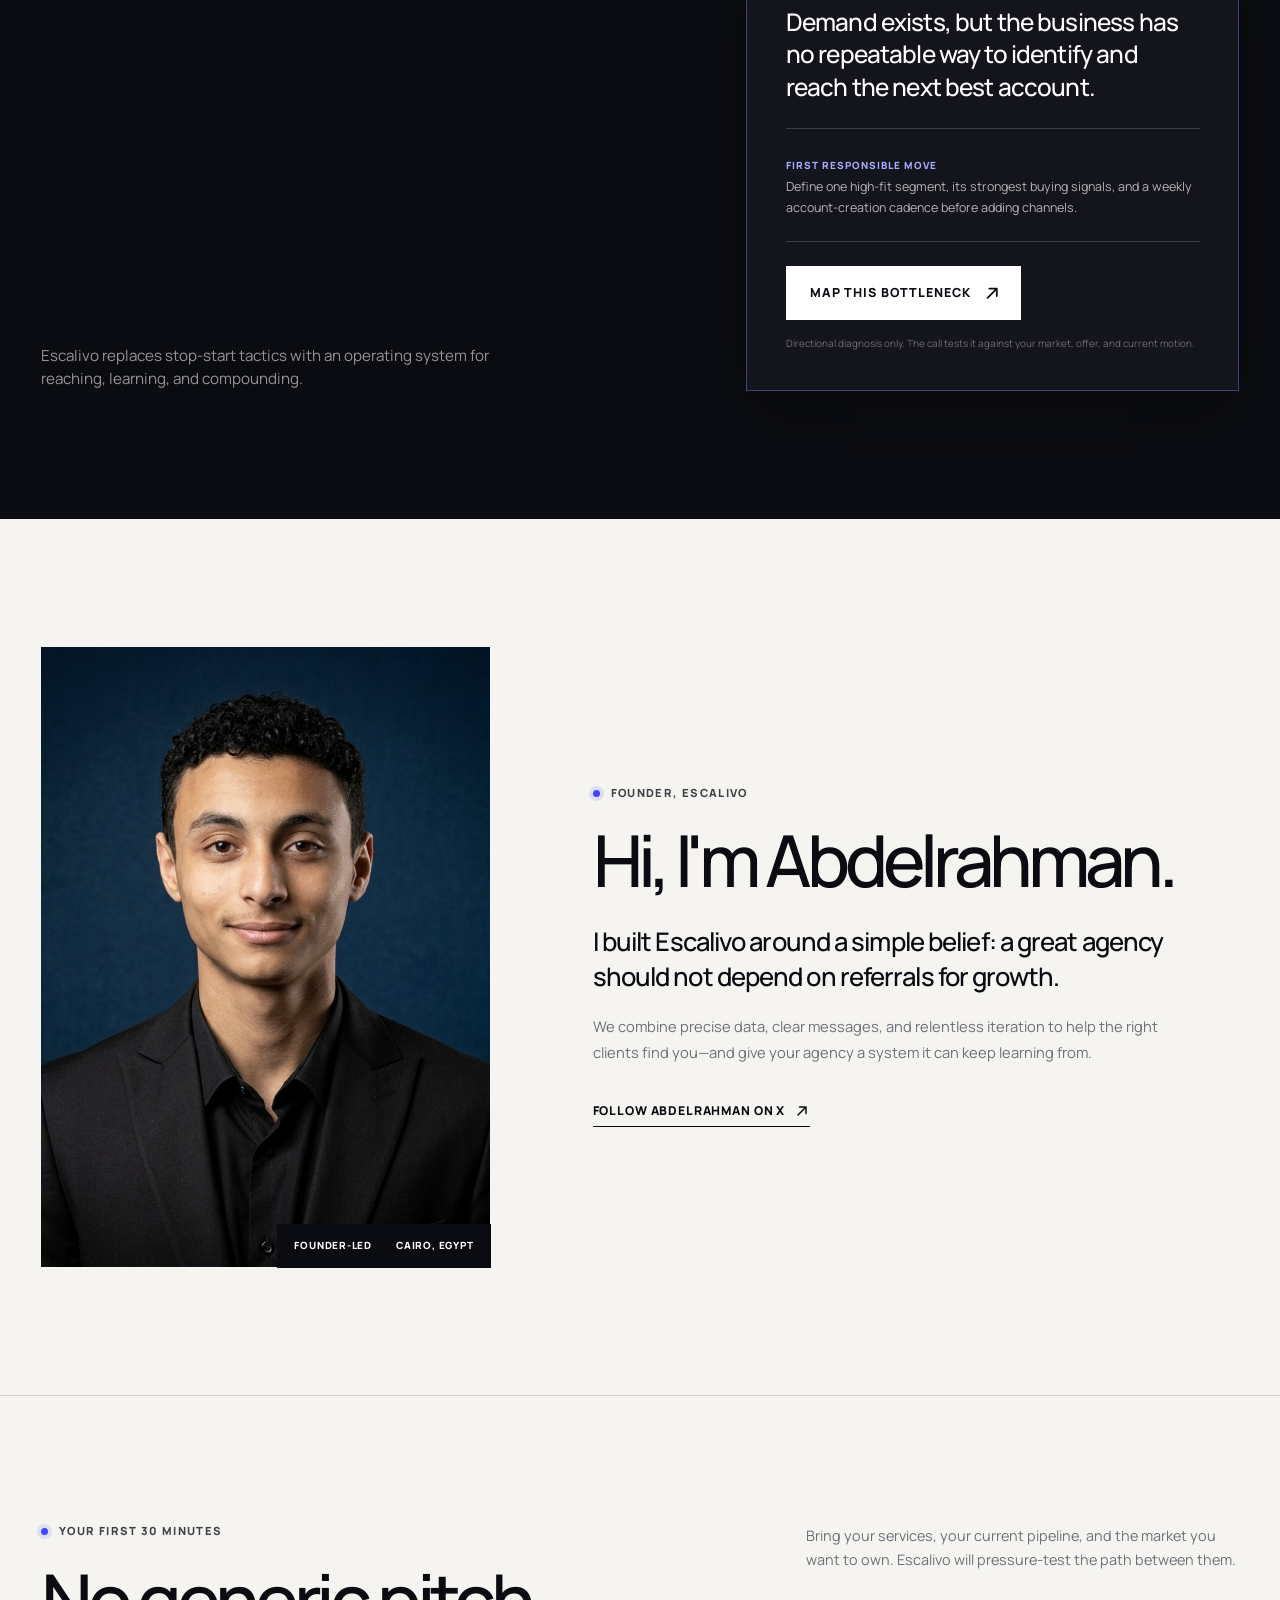
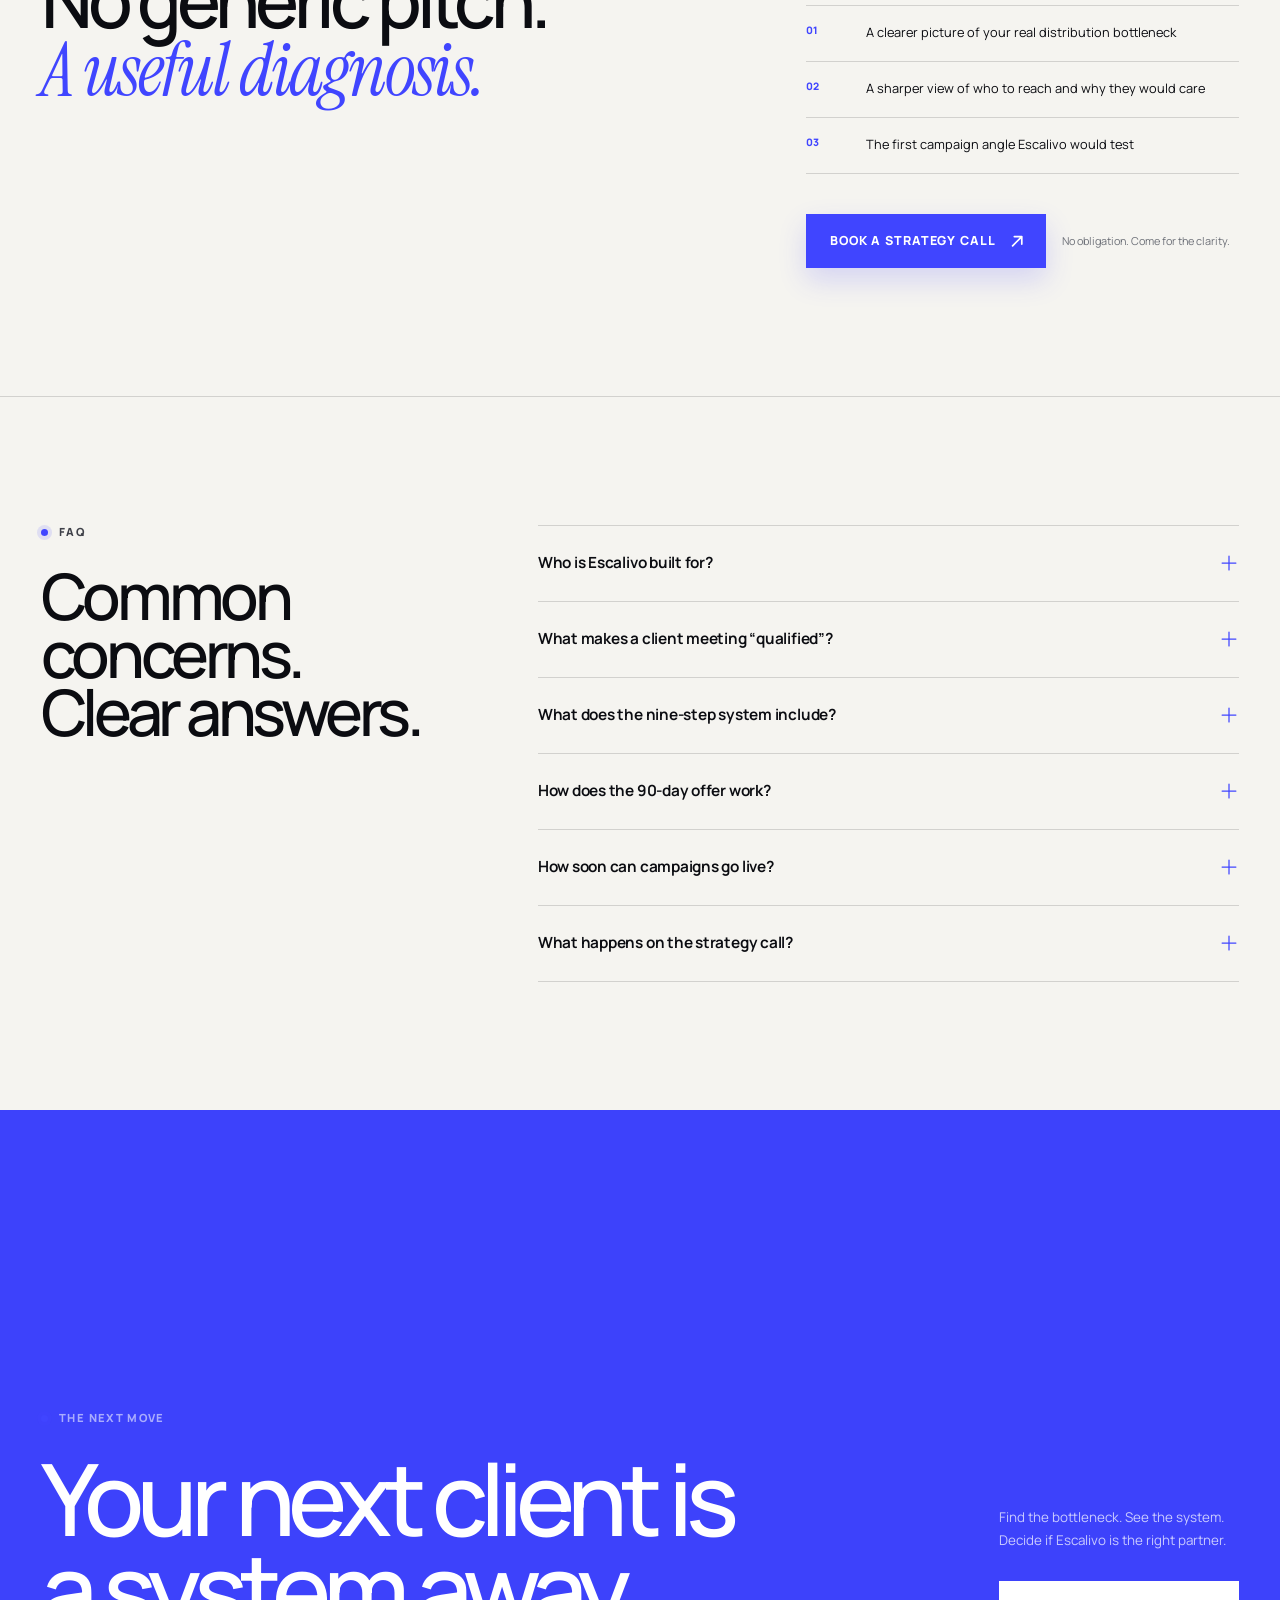
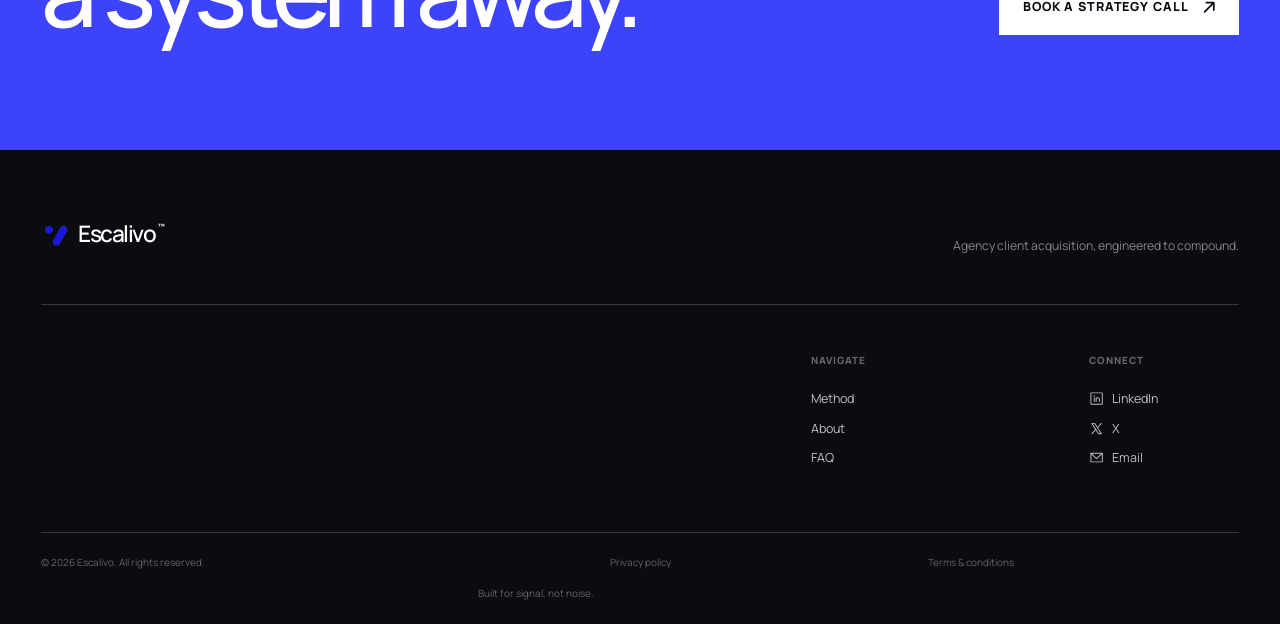
==== commit 3a912eac: "Update founder image" ====
--- a/index.html
+++ b/index.html
@@ -143,6 +143,6 @@
     <link rel="stylesheet" crossorigin href="/assets/index-CvWKLvaZ.css">
   </head>
   <body>
-    <div id="root"><link rel="preload" as="image" href="/assets/escalivo-mark-transparent.png"/><a class="skip-link" href="#main-content">Skip to content</a><div class="page-progress" aria-hidden="true"><span></span></div><div class="brand-intro is-prelude " aria-hidden="true" data-testid="brand-intro"><div class="brand-intro-panel brand-intro-panel-top"></div><div class="brand-intro-panel brand-intro-panel-bottom"></div><div class="brand-intro-content"><p class="brand-intro-index"><span>01</span>Agency client acquisition</p><div class="brand-intro-lockup"><img class="brand-intro-mark" src="/assets/escalivo-mark-transparent.png" width="85" height="75" alt=""/><span class="brand-intro-word">Escalivo<sup>™</sup></span></div><p class="brand-intro-tagline">Outbound distribution, engineered to compound.</p><div class="brand-intro-rule"></div><p class="brand-intro-cue">Move to enter<span>or wait a moment</span></p></div></div><header class="site-header "><a class="brand" href="#top" aria-label="Escalivo home"><img src="/assets/escalivo-mark-transparent.png" width="512" height="512" alt=""/><span>Escalivo<sup>™</sup></span></a><nav class="desktop-nav" aria-label="Primary navigation"><a href="#method">Method</a><a href="#about">About</a><a href="#faq">FAQ</a></nav><div class="header-action"><a class="button button-small button-primary" href="https://cal.com/escalivo/discovery-call" target="_blank" rel="noreferrer" data-magnetic="true"><span>Book a strategy call</span><svg xmlns="http://www.w3.org/2000/svg" width="1em" height="1em" fill="currentColor" viewBox="0 0 256 256" aria-hidden="true"><path d="M204,64V168a12,12,0,0,1-24,0V93L72.49,200.49a12,12,0,0,1-17-17L163,76H88a12,12,0,0,1,0-24H192A12,12,0,0,1,204,64Z"></path></svg></a></div><button class="menu-toggle" type="button" aria-label="Open navigation" aria-expanded="false" aria-controls="mobile-navigation"><svg xmlns="http://www.w3.org/2000/svg" width="1em" height="1em" fill="currentColor" viewBox="0 0 256 256" aria-hidden="true"><path d="M224,128a8,8,0,0,1-8,8H40a8,8,0,0,1,0-16H216A8,8,0,0,1,224,128ZM40,72H216a8,8,0,0,0,0-16H40a8,8,0,0,0,0,16ZM216,184H40a8,8,0,0,0,0,16H216a8,8,0,0,0,0-16Z"></path></svg></button></header><div class="mobile-menu " id="mobile-navigation" aria-hidden="true" inert=""><nav aria-label="Mobile navigation"><a href="#method"><span>01</span> Method</a><a href="#about"><span>02</span> About</a><a href="#faq"><span>03</span> FAQ</a></nav><a class="button button-primary" href="https://cal.com/escalivo/discovery-call" target="_blank" rel="noreferrer" data-magnetic="true"><span>Book a strategy call</span><svg xmlns="http://www.w3.org/2000/svg" width="1em" height="1em" fill="currentColor" viewBox="0 0 256 256" aria-hidden="true"><path d="M204,64V168a12,12,0,0,1-24,0V93L72.49,200.49a12,12,0,0,1-17-17L163,76H88a12,12,0,0,1,0-24H192A12,12,0,0,1,204,64Z"></path></svg></a><p>Founder-led outbound distribution for marketing agencies.</p></div><main id="main-content"><section class="hero-standard" id="top" aria-labelledby="hero-title"><div class="hero"><div class="hero-copy"><div class="reveal" style="--reveal-delay:0ms"><p class="eyebrow"><span></span>For marketing agency owners ready to scale</p></div><div class="reveal" style="--reveal-delay:70ms"><h1 id="hero-title">A predictable path from prospect to <em>client.</em></h1></div><div class="reveal" style="--reveal-delay:130ms"><p class="hero-intro">Escalivo builds and runs the distribution system that puts qualified clients on your agency's calendar.</p></div><div class="reveal" style="--reveal-delay:190ms"><p class="hero-guarantee"><strong>30 qualified client meetings in 90 days—</strong><span>or you don’t pay.</span></p></div><div class="reveal" style="--reveal-delay:250ms"><div class="hero-actions"><a class="button button-primary" href="https://cal.com/escalivo/discovery-call" target="_blank" rel="noreferrer" data-magnetic="true"><span>Book a strategy call</span><svg xmlns="http://www.w3.org/2000/svg" width="1em" height="1em" fill="currentColor" viewBox="0 0 256 256" aria-hidden="true"><path d="M204,64V168a12,12,0,0,1-24,0V93L72.49,200.49a12,12,0,0,1-17-17L163,76H88a12,12,0,0,1,0-24H192A12,12,0,0,1,204,64Z"></path></svg></a><a class="text-link" href="#method">See the method<!-- --> <svg xmlns="http://www.w3.org/2000/svg" width="1em" height="1em" fill="currentColor" viewBox="0 0 256 256" aria-hidden="true"><path d="M224.49,136.49l-72,72a12,12,0,0,1-17-17L187,140H40a12,12,0,0,1,0-24H187L135.51,64.48a12,12,0,0,1,17-17l72,72A12,12,0,0,1,224.49,136.49Z"></path></svg></a></div></div><div class="reveal" style="--reveal-delay:310ms"><div class="hero-fit"><p>Built for agencies that</p><ul><li><svg xmlns="http://www.w3.org/2000/svg" width="1em" height="1em" fill="currentColor" viewBox="0 0 256 256" aria-hidden="true"><path d="M128,24A104,104,0,1,0,232,128,104.11,104.11,0,0,0,128,24Zm45.66,85.66-56,56a8,8,0,0,1-11.32,0l-24-24a8,8,0,0,1,11.32-11.32L112,148.69l50.34-50.35a8,8,0,0,1,11.32,11.32Z"></path></svg>Serve mid-market or enterprise clients</li><li><svg xmlns="http://www.w3.org/2000/svg" width="1em" height="1em" fill="currentColor" viewBox="0 0 256 256" aria-hidden="true"><path d="M128,24A104,104,0,1,0,232,128,104.11,104.11,0,0,0,128,24Zm45.66,85.66-56,56a8,8,0,0,1-11.32,0l-24-24a8,8,0,0,1,11.32-11.32L112,148.69l50.34-50.35a8,8,0,0,1,11.32,11.32Z"></path></svg>Have proven services and case studies</li><li><svg xmlns="http://www.w3.org/2000/svg" width="1em" height="1em" fill="currentColor" viewBox="0 0 256 256" aria-hidden="true"><path d="M128,24A104,104,0,1,0,232,128,104.11,104.11,0,0,0,128,24Zm45.66,85.66-56,56a8,8,0,0,1-11.32,0l-24-24a8,8,0,0,1,11.32-11.32L112,148.69l50.34-50.35a8,8,0,0,1,11.32,11.32Z"></path></svg>Need a repeatable client pipeline</li></ul></div></div></div><div class="reveal  hero-brief" style="--reveal-delay:150ms"><div class="hero-brief-brand" aria-hidden="true"><img src="/assets/escalivo-mark-transparent.png" width="85" height="75" alt=""/></div><p class="hero-brief-label">The Escalivo distribution system</p><h2>From a defined market to qualified client conversations.</h2><ol><li><span>01</span><div><strong>Find the right prospects</strong><p>Define the companies and signals that make outreach timely.</p></div></li><li><span>02</span><div><strong>Start relevant conversations</strong><p>Run coordinated campaigns built around prospect context.</p></div></li><li><span>03</span><div><strong>Turn interest into client meetings</strong><p>Qualify and route real intent into your calendar.</p></div></li></ol><div class="hero-brief-footer"><span>One operating system</span><span>Nine visible steps</span></div></div></div></section><section class="operating-strip" aria-label="How Escalivo operates"><div class="strip-heading"><div class="reveal" style="--reveal-delay:0ms"><p>Your services are proven.<br/>Your distribution <em>should be too.</em></p></div></div><div class="principles-grid"><div class="reveal  principle" style="--reveal-delay:0ms"><svg xmlns="http://www.w3.org/2000/svg" width="1em" height="1em" fill="currentColor" viewBox="0 0 256 256" aria-hidden="true"><path d="M232,122H221.8A94.13,94.13,0,0,0,134,34.2V24a6,6,0,0,0-12,0V34.2A94.13,94.13,0,0,0,34.2,122H24a6,6,0,0,0,0,12H34.2A94.13,94.13,0,0,0,122,221.8V232a6,6,0,0,0,12,0V221.8A94.13,94.13,0,0,0,221.8,134H232a6,6,0,0,0,0-12Zm-98,87.76V200a6,6,0,0,0-12,0v9.76A82.09,82.09,0,0,1,46.24,134H56a6,6,0,0,0,0-12H46.24A82.09,82.09,0,0,1,122,46.24V56a6,6,0,0,0,12,0V46.24A82.09,82.09,0,0,1,209.76,122H200a6,6,0,0,0,0,12h9.76A82.09,82.09,0,0,1,134,209.76ZM128,90a38,38,0,1,0,38,38A38,38,0,0,0,128,90Zm0,64a26,26,0,1,1,26-26A26,26,0,0,1,128,154Z"></path></svg><h2>Precision over volume</h2><p>Reach the right prospects with a message built for their exact context.</p></div><div class="reveal  principle" style="--reveal-delay:70ms"><svg xmlns="http://www.w3.org/2000/svg" width="1em" height="1em" fill="currentColor" viewBox="0 0 256 256" aria-hidden="true"><path d="M238,128a6,6,0,0,1-6,6H203.71l-38.34,76.68A6,6,0,0,1,160,214h-.3a6,6,0,0,1-5.31-3.85L95.51,55.57,61.46,130.48A6,6,0,0,1,56,134H24a6,6,0,0,1,0-12H52.14l38.4-84.48a6,6,0,0,1,11.07.34L160.74,193.1l33.89-67.78A6,6,0,0,1,200,122h32A6,6,0,0,1,238,128Z"></path></svg><h2>Signal-driven</h2><p>Target accounts that fit—and learn from every reply, objection, and meeting.</p></div><div class="reveal  principle" style="--reveal-delay:140ms"><svg xmlns="http://www.w3.org/2000/svg" width="1em" height="1em" fill="currentColor" viewBox="0 0 256 256" aria-hidden="true"><path d="M208,42H48A14,14,0,0,0,34,56v56c0,51.94,25.12,83.4,46.2,100.64,22.73,18.6,45.27,24.89,46.22,25.15a6,6,0,0,0,3.16,0c.95-.26,23.49-6.55,46.22-25.15C196.88,195.4,222,163.94,222,112V56A14,14,0,0,0,208,42Zm2,70c0,37.76-13.94,68.39-41.44,91.06A131.17,131.17,0,0,1,128,225.72a130.94,130.94,0,0,1-40.56-22.66C59.94,180.39,46,149.76,46,112V56a2,2,0,0,1,2-2H208a2,2,0,0,1,2,2ZM172.24,99.76a6,6,0,0,1,0,8.48l-56,56a6,6,0,0,1-8.48,0l-24-24a6,6,0,0,1,8.48-8.48L112,151.51l51.76-51.75A6,6,0,0,1,172.24,99.76Z"></path></svg><h2>Performance-backed</h2><p>The public offer is simple: 30 qualified client meetings in 90 days—or you don’t pay.</p></div><div class="reveal  principle" style="--reveal-delay:210ms"><svg xmlns="http://www.w3.org/2000/svg" width="1em" height="1em" fill="currentColor" viewBox="0 0 256 256" aria-hidden="true"><path d="M222,48V96a6,6,0,0,1-6,6H168a6,6,0,0,1,0-12h33.52L183.47,72a81.51,81.51,0,0,0-57.53-24h-.46A81.5,81.5,0,0,0,68.19,71.28a6,6,0,1,1-8.38-8.58,93.38,93.38,0,0,1,65.67-26.76H126a93.45,93.45,0,0,1,66,27.53l18,18V48a6,6,0,0,1,12,0ZM187.81,184.72a81.5,81.5,0,0,1-57.29,23.34h-.46a81.51,81.51,0,0,1-57.53-24L54.48,166H88a6,6,0,0,0,0-12H40a6,6,0,0,0-6,6v48a6,6,0,0,0,12,0V174.48l18,18.05a93.45,93.45,0,0,0,66,27.53h.52a93.38,93.38,0,0,0,65.67-26.76,6,6,0,1,0-8.38-8.58Z"></path></svg><h2>Built to compound</h2><p>Every campaign improves the targeting, message, and next conversation.</p></div></div></section><section class="method section" id="method" aria-labelledby="method-title"><div class="section-heading method-heading"><div class="reveal" style="--reveal-delay:0ms"><div><p class="eyebrow"><span></span>The method</p><h2 id="method-title">Nine steps. One compounding system.</h2></div></div><div class="reveal" style="--reveal-delay:90ms"><p>A structured path from market signal to qualified meeting—built to learn as it runs.</p></div></div><div class="method-grid"><div class="reveal  method-act" style="--reveal-delay:0ms"><div class="method-topline"><p>Act I</p><span>0<!-- -->1</span></div><div class="method-icon"><svg xmlns="http://www.w3.org/2000/svg" width="1em" height="1em" fill="currentColor" viewBox="0 0 256 256" aria-hidden="true"><path d="M220.06,84a102.06,102.06,0,1,1-24.31-32.27l24-24a6,6,0,0,1,8.48,8.49l-96,96a6,6,0,1,1-8.48-8.49l29.39-29.4a42,42,0,1,0,16.78,31.24,6,6,0,1,1,12-.68A54,54,0,1,1,161.7,85.83l25.54-25.55a89.91,89.91,0,1,0,22,28.93A6,6,0,1,1,220.06,84Z"></path></svg></div><h3>Find the right prospects</h3><ol start="1"><li>ICP &amp; offer alignment</li><li>Signal discovery</li><li>Data &amp; enrichment</li></ol><p class="method-description">Turn a broad market into a sharp list of companies, decision-makers, and reasons to reach out now.</p><svg xmlns="http://www.w3.org/2000/svg" width="1em" height="1em" fill="currentColor" viewBox="0 0 256 256" class="method-arrow" aria-hidden="true"><path d="M221.66,133.66l-72,72a8,8,0,0,1-11.32-11.32L196.69,136H40a8,8,0,0,1,0-16H196.69L138.34,61.66a8,8,0,0,1,11.32-11.32l72,72A8,8,0,0,1,221.66,133.66Z"></path></svg></div><div class="reveal  method-act" style="--reveal-delay:90ms"><div class="method-topline"><p>Act II</p><span>0<!-- -->2</span></div><div class="method-icon"><svg xmlns="http://www.w3.org/2000/svg" width="1em" height="1em" fill="currentColor" viewBox="0 0 256 256" aria-hidden="true"><path d="M216,50H40A14,14,0,0,0,26,64V224a13.88,13.88,0,0,0,8.09,12.69A14.11,14.11,0,0,0,40,238a13.87,13.87,0,0,0,9-3.31l.06-.05L82.23,206H216a14,14,0,0,0,14-14V64A14,14,0,0,0,216,50Zm2,142a2,2,0,0,1-2,2H80a6,6,0,0,0-3.92,1.46L41.26,225.53A2,2,0,0,1,38,224V64a2,2,0,0,1,2-2H216a2,2,0,0,1,2,2Zm-52-80a6,6,0,0,1-6,6H96a6,6,0,0,1,0-12h64A6,6,0,0,1,166,112Zm0,32a6,6,0,0,1-6,6H96a6,6,0,0,1,0-12h64A6,6,0,0,1,166,144Z"></path></svg></div><h3>Start relevant conversations</h3><ol start="4"><li>Audience segmentation</li><li>Channel &amp; sequence design</li><li>Campaign execution</li></ol><p class="method-description">Build coordinated outreach that earns attention without sounding mass-produced.</p><svg xmlns="http://www.w3.org/2000/svg" width="1em" height="1em" fill="currentColor" viewBox="0 0 256 256" class="method-arrow" aria-hidden="true"><path d="M221.66,133.66l-72,72a8,8,0,0,1-11.32-11.32L196.69,136H40a8,8,0,0,1,0-16H196.69L138.34,61.66a8,8,0,0,1,11.32-11.32l72,72A8,8,0,0,1,221.66,133.66Z"></path></svg></div><div class="reveal  method-act" style="--reveal-delay:180ms"><div class="method-topline"><p>Act III</p><span>0<!-- -->3</span></div><div class="method-icon"><svg xmlns="http://www.w3.org/2000/svg" width="1em" height="1em" fill="currentColor" viewBox="0 0 256 256" aria-hidden="true"><path d="M208,34H182V24a6,6,0,0,0-12,0V34H86V24a6,6,0,0,0-12,0V34H48A14,14,0,0,0,34,48V208a14,14,0,0,0,14,14H208a14,14,0,0,0,14-14V48A14,14,0,0,0,208,34ZM48,46H74V56a6,6,0,0,0,12,0V46h84V56a6,6,0,0,0,12,0V46h26a2,2,0,0,1,2,2V82H46V48A2,2,0,0,1,48,46ZM208,210H48a2,2,0,0,1-2-2V94H210V208A2,2,0,0,1,208,210Zm-39.76-86.24a6,6,0,0,1,0,8.48l-48,48a6,6,0,0,1-8.48,0l-24-24a6,6,0,0,1,8.48-8.48L116,167.51l43.76-43.75A6,6,0,0,1,168.24,123.76Z"></path></svg></div><h3>Turn interest into client meetings</h3><ol start="7"><li>Conversation management</li><li>Meetings &amp; pipeline</li><li>Learning &amp; optimization</li></ol><p class="method-description">Qualify, route, and learn from conversations so your client pipeline gets stronger over time.</p></div></div></section><section class="bottleneck section-dark" aria-labelledby="bottleneck-title"><div class="bottleneck-intro"><div class="reveal" style="--reveal-delay:0ms"><p class="eyebrow eyebrow-dark"><span></span>Why growth stalls</p><h2 id="bottleneck-title">Your services are not the bottleneck.<br/><em>Distribution is.</em></h2></div><div class="reveal" style="--reveal-delay:100ms"><p>Escalivo replaces stop-start tactics with an operating system for reaching, learning, and compounding.</p></div></div><div class="bottleneck-diagnostic"><div class="bottleneck-grid" role="group" aria-label="Choose your current distribution bottleneck"><div class="reveal" style="--reveal-delay:0ms"><button type="button" class="bottleneck-item is-active" aria-pressed="true"><span>01</span><div><h3>Referrals don’t compound</h3><p>Good weeks arrive by chance. Quiet weeks have no system underneath them.</p></div><svg xmlns="http://www.w3.org/2000/svg" width="1em" height="1em" fill="currentColor" viewBox="0 0 256 256" aria-hidden="true"><path d="M224.49,136.49l-72,72a12,12,0,0,1-17-17L187,140H40a12,12,0,0,1,0-24H187L135.51,64.48a12,12,0,0,1,17-17l72,72A12,12,0,0,1,224.49,136.49Z"></path></svg></button></div><div class="reveal" style="--reveal-delay:60ms"><button type="button" class="bottleneck-item " aria-pressed="false"><span>02</span><div><h3>Outreach loses momentum</h3><p>Campaigns start, stall, and restart before the market has a chance to respond.</p></div><svg xmlns="http://www.w3.org/2000/svg" width="1em" height="1em" fill="currentColor" viewBox="0 0 256 256" aria-hidden="true"><path d="M224.49,136.49l-72,72a12,12,0,0,1-17-17L187,140H40a12,12,0,0,1,0-24H187L135.51,64.48a12,12,0,0,1,17-17l72,72A12,12,0,0,1,224.49,136.49Z"></path></svg></button></div><div class="reveal" style="--reveal-delay:120ms"><button type="button" class="bottleneck-item " aria-pressed="false"><span>03</span><div><h3>The wrong people book</h3><p>Calendar volume grows, but decision-makers with a real need for your services stay absent.</p></div><svg xmlns="http://www.w3.org/2000/svg" width="1em" height="1em" fill="currentColor" viewBox="0 0 256 256" aria-hidden="true"><path d="M224.49,136.49l-72,72a12,12,0,0,1-17-17L187,140H40a12,12,0,0,1,0-24H187L135.51,64.48a12,12,0,0,1,17-17l72,72A12,12,0,0,1,224.49,136.49Z"></path></svg></button></div><div class="reveal" style="--reveal-delay:180ms"><button type="button" class="bottleneck-item " aria-pressed="false"><span>04</span><div><h3>No learning loop</h3><p>Replies and objections disappear instead of improving the next message.</p></div><svg xmlns="http://www.w3.org/2000/svg" width="1em" height="1em" fill="currentColor" viewBox="0 0 256 256" aria-hidden="true"><path d="M224.49,136.49l-72,72a12,12,0,0,1-17-17L187,140H40a12,12,0,0,1,0-24H187L135.51,64.48a12,12,0,0,1,17-17l72,72A12,12,0,0,1,224.49,136.49Z"></path></svg></button></div></div><aside class="diagnostic-result" aria-live="polite"><p class="diagnostic-label">What this usually signals</p><p class="diagnostic-signal">Demand exists, but the business has no repeatable way to identify and reach the next best account.</p><div><span>First responsible move</span><p>Define one high-fit segment, its strongest buying signals, and a weekly account-creation cadence before adding channels.</p></div><a class="button button-light" href="https://cal.com/escalivo/discovery-call" target="_blank" rel="noreferrer" data-magnetic="true"><span>Map this bottleneck</span><svg xmlns="http://www.w3.org/2000/svg" width="1em" height="1em" fill="currentColor" viewBox="0 0 256 256" aria-hidden="true"><path d="M204,64V168a12,12,0,0,1-24,0V93L72.49,200.49a12,12,0,0,1-17-17L163,76H88a12,12,0,0,1,0-24H192A12,12,0,0,1,204,64Z"></path></svg></a><p class="diagnostic-caveat">Directional diagnosis only. The call tests it against your market, offer, and current motion.</p></aside></div></section><section class="founder section" id="about" aria-labelledby="founder-title"><div class="reveal  founder-image-wrap" style="--reveal-delay:0ms"><img src="/assets/abdelrahman-ahmed.webp" width="960" height="960" alt="Abdelrahman Ahmed, founder of Escalivo" loading="lazy"/><div class="founder-image-meta"><span>Founder-led</span><span>Cairo, Egypt</span></div></div><div class="founder-copy"><div class="reveal" style="--reveal-delay:0ms"><p class="eyebrow"><span></span>Founder, Escalivo</p><h2 id="founder-title">Hi, I'm Abdelrahman.</h2><p class="founder-lede">I built Escalivo around a simple belief: a great agency should not depend on referrals for growth.</p><p>We combine precise data, clear messages, and relentless iteration to help the right clients find youâ€”and give your agency a system it can keep learning from.</p><a class="text-link founder-link" href="https://x.com/Abdelrhman38385" target="_blank" rel="noreferrer">Follow Abdelrahman on X<svg xmlns="http://www.w3.org/2000/svg" width="1em" height="1em" fill="currentColor" viewBox="0 0 256 256" aria-hidden="true"><path d="M204,64V168a12,12,0,0,1-24,0V93L72.49,200.49a12,12,0,0,1-17-17L163,76H88a12,12,0,0,1,0-24H192A12,12,0,0,1,204,64Z"></path></svg></a></div></div></section><section class="diagnosis section" aria-labelledby="diagnosis-title"><div class="reveal  diagnosis-heading" style="--reveal-delay:0ms"><p class="eyebrow"><span></span>Your first 30 minutes</p><h2 id="diagnosis-title">No generic pitch.<br/><em>A useful diagnosis.</em></h2></div><div class="diagnosis-content"><div class="reveal" style="--reveal-delay:0ms"><p>Bring your services, your current pipeline, and the market you want to own. Escalivo will pressure-test the path between them.</p></div><ul><li class="reveal" style="--reveal-delay:0ms"><span>0<!-- -->1</span><p>A clearer picture of your real distribution bottleneck</p></li><li class="reveal" style="--reveal-delay:70ms"><span>0<!-- -->2</span><p>A sharper view of who to reach and why they would care</p></li><li class="reveal" style="--reveal-delay:140ms"><span>0<!-- -->3</span><p>The first campaign angle Escalivo would test</p></li></ul><div class="reveal" style="--reveal-delay:220ms"><a class="button button-primary" href="https://cal.com/escalivo/discovery-call" target="_blank" rel="noreferrer" data-magnetic="true"><span>Book a strategy call</span><svg xmlns="http://www.w3.org/2000/svg" width="1em" height="1em" fill="currentColor" viewBox="0 0 256 256" aria-hidden="true"><path d="M204,64V168a12,12,0,0,1-24,0V93L72.49,200.49a12,12,0,0,1-17-17L163,76H88a12,12,0,0,1,0-24H192A12,12,0,0,1,204,64Z"></path></svg></a><p class="diagnosis-note">No obligation. Come for the clarity.</p></div></div></section><section class="faq section" id="faq" aria-labelledby="faq-title"><div class="reveal  faq-heading" style="--reveal-delay:0ms"><p class="eyebrow"><span></span>FAQ</p><h2 id="faq-title">Common concerns.<br/>Clear answers.</h2></div><div class="faq-list"><div class="reveal" style="--reveal-delay:0ms"><details><summary><span>Who is Escalivo built for?</span><svg xmlns="http://www.w3.org/2000/svg" width="1em" height="1em" fill="currentColor" viewBox="0 0 256 256" aria-hidden="true"><path d="M224,128a8,8,0,0,1-8,8H136v80a8,8,0,0,1-16,0V136H40a8,8,0,0,1,0-16h80V40a8,8,0,0,1,16,0v80h80A8,8,0,0,1,224,128Z"></path></svg></summary><p>Marketing agency owners with proven services, a definable market, and the capacity to take on more clients. If you are still searching for product–market fit, the strategy call will tell you quickly whether outbound is premature.</p></details></div><div class="reveal" style="--reveal-delay:40ms"><details><summary><span>What makes a client meeting “qualified”?</span><svg xmlns="http://www.w3.org/2000/svg" width="1em" height="1em" fill="currentColor" viewBox="0 0 256 256" aria-hidden="true"><path d="M224,128a8,8,0,0,1-8,8H136v80a8,8,0,0,1-16,0V136H40a8,8,0,0,1,0-16h80V40a8,8,0,0,1,16,0v80h80A8,8,0,0,1,224,128Z"></path></svg></summary><p>A meeting should only count when the prospect matches the buyer criteria agreed before launch and books a conversation with your agency. Fit is defined around the role, company profile, segment, and buying context—not just an email reply.</p></details></div><div class="reveal" style="--reveal-delay:80ms"><details><summary><span>What does the nine-step system include?</span><svg xmlns="http://www.w3.org/2000/svg" width="1em" height="1em" fill="currentColor" viewBox="0 0 256 256" aria-hidden="true"><path d="M224,128a8,8,0,0,1-8,8H136v80a8,8,0,0,1-16,0V136H40a8,8,0,0,1,0-16h80V40a8,8,0,0,1,16,0v80h80A8,8,0,0,1,224,128Z"></path></svg></summary><p>It covers ICP and offer alignment, signal discovery, data and enrichment, audience segmentation, channel and sequence design, campaign execution, conversation management, meeting routing, and continuous optimization.</p></details></div><div class="reveal" style="--reveal-delay:120ms"><details><summary><span>How does the 90-day offer work?</span><svg xmlns="http://www.w3.org/2000/svg" width="1em" height="1em" fill="currentColor" viewBox="0 0 256 256" aria-hidden="true"><path d="M224,128a8,8,0,0,1-8,8H136v80a8,8,0,0,1-16,0V136H40a8,8,0,0,1,0-16h80V40a8,8,0,0,1,16,0v80h80A8,8,0,0,1,224,128Z"></path></svg></summary><p>Escalivo’s public offer is 30 qualified client meetings in 90 days or you don’t pay. Exact scope, qualification criteria, dependencies, and commercial terms are confirmed in writing before work begins.</p></details></div><div class="reveal" style="--reveal-delay:160ms"><details><summary><span>How soon can campaigns go live?</span><svg xmlns="http://www.w3.org/2000/svg" width="1em" height="1em" fill="currentColor" viewBox="0 0 256 256" aria-hidden="true"><path d="M224,128a8,8,0,0,1-8,8H136v80a8,8,0,0,1-16,0V136H40a8,8,0,0,1,0-16h80V40a8,8,0,0,1,16,0v80h80A8,8,0,0,1,224,128Z"></path></svg></summary><p>The first priority is getting the market, services, data, and sending system right. Launch timing depends on your market and current infrastructure; the strategy call is where Escalivo maps the fastest responsible path.</p></details></div><div class="reveal" style="--reveal-delay:200ms"><details><summary><span>What happens on the strategy call?</span><svg xmlns="http://www.w3.org/2000/svg" width="1em" height="1em" fill="currentColor" viewBox="0 0 256 256" aria-hidden="true"><path d="M224,128a8,8,0,0,1-8,8H136v80a8,8,0,0,1-16,0V136H40a8,8,0,0,1,0-16h80V40a8,8,0,0,1,16,0v80h80A8,8,0,0,1,224,128Z"></path></svg></summary><p>You will look at your ICP, offer, current channels, and the point where growth is getting stuck. The goal is a useful diagnosis and a clear next test—not a generic agency pitch deck.</p></details></div></div></section><section class="final-cta" aria-labelledby="cta-title"><div class="reveal" style="--reveal-delay:0ms"><p class="eyebrow eyebrow-dark"><span></span>The next move</p><h2 id="cta-title">Your next client is<br/>a system away.</h2></div><div class="reveal  cta-action" style="--reveal-delay:100ms"><p>Find the bottleneck. See the system.<br/>Decide if Escalivo is the right partner.</p><a class="button button-light" href="https://cal.com/escalivo/discovery-call" target="_blank" rel="noreferrer" data-magnetic="true"><span>Book a strategy call</span><svg xmlns="http://www.w3.org/2000/svg" width="1em" height="1em" fill="currentColor" viewBox="0 0 256 256" aria-hidden="true"><path d="M204,64V168a12,12,0,0,1-24,0V93L72.49,200.49a12,12,0,0,1-17-17L163,76H88a12,12,0,0,1,0-24H192A12,12,0,0,1,204,64Z"></path></svg></a></div></section></main><footer class="site-footer"><div class="footer-brand"><a class="brand footer-logo" href="#top" aria-label="Escalivo home"><img src="/assets/escalivo-mark-transparent.png" width="512" height="512" alt="" loading="lazy"/><span>Escalivo<sup>™</sup></span></a><p>Agency client acquisition, engineered to compound.</p></div><div class="footer-links"><div><p>Navigate</p><a href="#method">Method</a><a href="#about">About</a><a href="#faq">FAQ</a></div><div><p>Connect</p><a href="https://www.linkedin.com/in/abdelrahmanahmedeg" target="_blank" rel="noreferrer"><svg xmlns="http://www.w3.org/2000/svg" width="1em" height="1em" fill="currentColor" viewBox="0 0 256 256" aria-hidden="true"><path d="M216,24H40A16,16,0,0,0,24,40V216a16,16,0,0,0,16,16H216a16,16,0,0,0,16-16V40A16,16,0,0,0,216,24Zm0,192H40V40H216V216ZM96,112v64a8,8,0,0,1-16,0V112a8,8,0,0,1,16,0Zm88,28v36a8,8,0,0,1-16,0V140a20,20,0,0,0-40,0v36a8,8,0,0,1-16,0V112a8,8,0,0,1,15.79-1.78A36,36,0,0,1,184,140ZM100,84A12,12,0,1,1,88,72,12,12,0,0,1,100,84Z"></path></svg> LinkedIn</a><a href="https://x.com/Abdelrhman38385" target="_blank" rel="noreferrer"><svg xmlns="http://www.w3.org/2000/svg" width="1em" height="1em" fill="currentColor" viewBox="0 0 256 256" aria-hidden="true"><path d="M214.75,211.71l-62.6-98.38,61.77-67.95a8,8,0,0,0-11.84-10.76L143.24,99.34,102.75,35.71A8,8,0,0,0,96,32H48a8,8,0,0,0-6.75,12.3l62.6,98.37-61.77,68a8,8,0,1,0,11.84,10.76l58.84-64.72,40.49,63.63A8,8,0,0,0,160,224h48a8,8,0,0,0,6.75-12.29ZM164.39,208,62.57,48h29L193.43,208Z"></path></svg> X</a><a href="mailto:hello@escalivo.com"><svg xmlns="http://www.w3.org/2000/svg" width="1em" height="1em" fill="currentColor" viewBox="0 0 256 256" aria-hidden="true"><path d="M224,48H32a8,8,0,0,0-8,8V192a16,16,0,0,0,16,16H216a16,16,0,0,0,16-16V56A8,8,0,0,0,224,48ZM203.43,64,128,133.15,52.57,64ZM216,192H40V74.19l82.59,75.71a8,8,0,0,0,10.82,0L216,74.19V192Z"></path></svg> Email</a></div></div><div class="footer-bottom"><p>© 2026 Escalivo. All rights reserved.</p><a href="/privacy">Privacy policy</a><a href="/terms" style="margin-left:1rem;">Terms and conditions</a><span>Built for signal, not noise.</span></div></footer><div class="mobile-sticky-cta"><a class="button button-primary button-small" href="https://cal.com/escalivo/discovery-call" target="_blank" rel="noreferrer" data-magnetic="true"><span>Book a strategy call</span><svg xmlns="http://www.w3.org/2000/svg" width="1em" height="1em" fill="currentColor" viewBox="0 0 256 256" aria-hidden="true"><path d="M204,64V168a12,12,0,0,1-24,0V93L72.49,200.49a12,12,0,0,1-17-17L163,76H88a12,12,0,0,1,0-24H192A12,12,0,0,1,204,64Z"></path></svg></a></div></div>
+    <div id="root"><link rel="preload" as="image" href="/assets/escalivo-mark-transparent.png"/><a class="skip-link" href="#main-content">Skip to content</a><div class="page-progress" aria-hidden="true"><span></span></div><div class="brand-intro is-prelude " aria-hidden="true" data-testid="brand-intro"><div class="brand-intro-panel brand-intro-panel-top"></div><div class="brand-intro-panel brand-intro-panel-bottom"></div><div class="brand-intro-content"><p class="brand-intro-index"><span>01</span>Agency client acquisition</p><div class="brand-intro-lockup"><img class="brand-intro-mark" src="/assets/escalivo-mark-transparent.png" width="85" height="75" alt=""/><span class="brand-intro-word">Escalivo<sup>™</sup></span></div><p class="brand-intro-tagline">Outbound distribution, engineered to compound.</p><div class="brand-intro-rule"></div><p class="brand-intro-cue">Move to enter<span>or wait a moment</span></p></div></div><header class="site-header "><a class="brand" href="#top" aria-label="Escalivo home"><img src="/assets/escalivo-mark-transparent.png" width="512" height="512" alt=""/><span>Escalivo<sup>™</sup></span></a><nav class="desktop-nav" aria-label="Primary navigation"><a href="#method">Method</a><a href="#about">About</a><a href="#faq">FAQ</a></nav><div class="header-action"><a class="button button-small button-primary" href="https://cal.com/escalivo/discovery-call" target="_blank" rel="noreferrer" data-magnetic="true"><span>Book a strategy call</span><svg xmlns="http://www.w3.org/2000/svg" width="1em" height="1em" fill="currentColor" viewBox="0 0 256 256" aria-hidden="true"><path d="M204,64V168a12,12,0,0,1-24,0V93L72.49,200.49a12,12,0,0,1-17-17L163,76H88a12,12,0,0,1,0-24H192A12,12,0,0,1,204,64Z"></path></svg></a></div><button class="menu-toggle" type="button" aria-label="Open navigation" aria-expanded="false" aria-controls="mobile-navigation"><svg xmlns="http://www.w3.org/2000/svg" width="1em" height="1em" fill="currentColor" viewBox="0 0 256 256" aria-hidden="true"><path d="M224,128a8,8,0,0,1-8,8H40a8,8,0,0,1,0-16H216A8,8,0,0,1,224,128ZM40,72H216a8,8,0,0,0,0-16H40a8,8,0,0,0,0,16ZM216,184H40a8,8,0,0,0,0,16H216a8,8,0,0,0,0-16Z"></path></svg></button></header><div class="mobile-menu " id="mobile-navigation" aria-hidden="true" inert=""><nav aria-label="Mobile navigation"><a href="#method"><span>01</span> Method</a><a href="#about"><span>02</span> About</a><a href="#faq"><span>03</span> FAQ</a></nav><a class="button button-primary" href="https://cal.com/escalivo/discovery-call" target="_blank" rel="noreferrer" data-magnetic="true"><span>Book a strategy call</span><svg xmlns="http://www.w3.org/2000/svg" width="1em" height="1em" fill="currentColor" viewBox="0 0 256 256" aria-hidden="true"><path d="M204,64V168a12,12,0,0,1-24,0V93L72.49,200.49a12,12,0,0,1-17-17L163,76H88a12,12,0,0,1,0-24H192A12,12,0,0,1,204,64Z"></path></svg></a><p>Founder-led outbound distribution for marketing agencies.</p></div><main id="main-content"><section class="hero-standard" id="top" aria-labelledby="hero-title"><div class="hero"><div class="hero-copy"><div class="reveal" style="--reveal-delay:0ms"><p class="eyebrow"><span></span>For marketing agency owners ready to scale</p></div><div class="reveal" style="--reveal-delay:70ms"><h1 id="hero-title">A predictable path from prospect to <em>client.</em></h1></div><div class="reveal" style="--reveal-delay:130ms"><p class="hero-intro">Escalivo builds and runs the distribution system that puts qualified clients on your agency's calendar.</p></div><div class="reveal" style="--reveal-delay:190ms"><p class="hero-guarantee"><strong>30 qualified client meetings in 90 days—</strong><span>or you don’t pay.</span></p></div><div class="reveal" style="--reveal-delay:250ms"><div class="hero-actions"><a class="button button-primary" href="https://cal.com/escalivo/discovery-call" target="_blank" rel="noreferrer" data-magnetic="true"><span>Book a strategy call</span><svg xmlns="http://www.w3.org/2000/svg" width="1em" height="1em" fill="currentColor" viewBox="0 0 256 256" aria-hidden="true"><path d="M204,64V168a12,12,0,0,1-24,0V93L72.49,200.49a12,12,0,0,1-17-17L163,76H88a12,12,0,0,1,0-24H192A12,12,0,0,1,204,64Z"></path></svg></a><a class="text-link" href="#method">See the method<!-- --> <svg xmlns="http://www.w3.org/2000/svg" width="1em" height="1em" fill="currentColor" viewBox="0 0 256 256" aria-hidden="true"><path d="M224.49,136.49l-72,72a12,12,0,0,1-17-17L187,140H40a12,12,0,0,1,0-24H187L135.51,64.48a12,12,0,0,1,17-17l72,72A12,12,0,0,1,224.49,136.49Z"></path></svg></a></div></div><div class="reveal" style="--reveal-delay:310ms"><div class="hero-fit"><p>Built for agencies that</p><ul><li><svg xmlns="http://www.w3.org/2000/svg" width="1em" height="1em" fill="currentColor" viewBox="0 0 256 256" aria-hidden="true"><path d="M128,24A104,104,0,1,0,232,128,104.11,104.11,0,0,0,128,24Zm45.66,85.66-56,56a8,8,0,0,1-11.32,0l-24-24a8,8,0,0,1,11.32-11.32L112,148.69l50.34-50.35a8,8,0,0,1,11.32,11.32Z"></path></svg>Serve mid-market or enterprise clients</li><li><svg xmlns="http://www.w3.org/2000/svg" width="1em" height="1em" fill="currentColor" viewBox="0 0 256 256" aria-hidden="true"><path d="M128,24A104,104,0,1,0,232,128,104.11,104.11,0,0,0,128,24Zm45.66,85.66-56,56a8,8,0,0,1-11.32,0l-24-24a8,8,0,0,1,11.32-11.32L112,148.69l50.34-50.35a8,8,0,0,1,11.32,11.32Z"></path></svg>Have proven services and case studies</li><li><svg xmlns="http://www.w3.org/2000/svg" width="1em" height="1em" fill="currentColor" viewBox="0 0 256 256" aria-hidden="true"><path d="M128,24A104,104,0,1,0,232,128,104.11,104.11,0,0,0,128,24Zm45.66,85.66-56,56a8,8,0,0,1-11.32,0l-24-24a8,8,0,0,1,11.32-11.32L112,148.69l50.34-50.35a8,8,0,0,1,11.32,11.32Z"></path></svg>Need a repeatable client pipeline</li></ul></div></div></div><div class="reveal  hero-brief" style="--reveal-delay:150ms"><div class="hero-brief-brand" aria-hidden="true"><img src="/assets/escalivo-mark-transparent.png" width="85" height="75" alt=""/></div><p class="hero-brief-label">The Escalivo distribution system</p><h2>From a defined market to qualified client conversations.</h2><ol><li><span>01</span><div><strong>Find the right prospects</strong><p>Define the companies and signals that make outreach timely.</p></div></li><li><span>02</span><div><strong>Start relevant conversations</strong><p>Run coordinated campaigns built around prospect context.</p></div></li><li><span>03</span><div><strong>Turn interest into client meetings</strong><p>Qualify and route real intent into your calendar.</p></div></li></ol><div class="hero-brief-footer"><span>One operating system</span><span>Nine visible steps</span></div></div></div></section><section class="operating-strip" aria-label="How Escalivo operates"><div class="strip-heading"><div class="reveal" style="--reveal-delay:0ms"><p>Your services are proven.<br/>Your distribution <em>should be too.</em></p></div></div><div class="principles-grid"><div class="reveal  principle" style="--reveal-delay:0ms"><svg xmlns="http://www.w3.org/2000/svg" width="1em" height="1em" fill="currentColor" viewBox="0 0 256 256" aria-hidden="true"><path d="M232,122H221.8A94.13,94.13,0,0,0,134,34.2V24a6,6,0,0,0-12,0V34.2A94.13,94.13,0,0,0,34.2,122H24a6,6,0,0,0,0,12H34.2A94.13,94.13,0,0,0,122,221.8V232a6,6,0,0,0,12,0V221.8A94.13,94.13,0,0,0,221.8,134H232a6,6,0,0,0,0-12Zm-98,87.76V200a6,6,0,0,0-12,0v9.76A82.09,82.09,0,0,1,46.24,134H56a6,6,0,0,0,0-12H46.24A82.09,82.09,0,0,1,122,46.24V56a6,6,0,0,0,12,0V46.24A82.09,82.09,0,0,1,209.76,122H200a6,6,0,0,0,0,12h9.76A82.09,82.09,0,0,1,134,209.76ZM128,90a38,38,0,1,0,38,38A38,38,0,0,0,128,90Zm0,64a26,26,0,1,1,26-26A26,26,0,0,1,128,154Z"></path></svg><h2>Precision over volume</h2><p>Reach the right prospects with a message built for their exact context.</p></div><div class="reveal  principle" style="--reveal-delay:70ms"><svg xmlns="http://www.w3.org/2000/svg" width="1em" height="1em" fill="currentColor" viewBox="0 0 256 256" aria-hidden="true"><path d="M238,128a6,6,0,0,1-6,6H203.71l-38.34,76.68A6,6,0,0,1,160,214h-.3a6,6,0,0,1-5.31-3.85L95.51,55.57,61.46,130.48A6,6,0,0,1,56,134H24a6,6,0,0,1,0-12H52.14l38.4-84.48a6,6,0,0,1,11.07.34L160.74,193.1l33.89-67.78A6,6,0,0,1,200,122h32A6,6,0,0,1,238,128Z"></path></svg><h2>Signal-driven</h2><p>Target accounts that fit—and learn from every reply, objection, and meeting.</p></div><div class="reveal  principle" style="--reveal-delay:140ms"><svg xmlns="http://www.w3.org/2000/svg" width="1em" height="1em" fill="currentColor" viewBox="0 0 256 256" aria-hidden="true"><path d="M208,42H48A14,14,0,0,0,34,56v56c0,51.94,25.12,83.4,46.2,100.64,22.73,18.6,45.27,24.89,46.22,25.15a6,6,0,0,0,3.16,0c.95-.26,23.49-6.55,46.22-25.15C196.88,195.4,222,163.94,222,112V56A14,14,0,0,0,208,42Zm2,70c0,37.76-13.94,68.39-41.44,91.06A131.17,131.17,0,0,1,128,225.72a130.94,130.94,0,0,1-40.56-22.66C59.94,180.39,46,149.76,46,112V56a2,2,0,0,1,2-2H208a2,2,0,0,1,2,2ZM172.24,99.76a6,6,0,0,1,0,8.48l-56,56a6,6,0,0,1-8.48,0l-24-24a6,6,0,0,1,8.48-8.48L112,151.51l51.76-51.75A6,6,0,0,1,172.24,99.76Z"></path></svg><h2>Performance-backed</h2><p>The public offer is simple: 30 qualified client meetings in 90 days—or you don’t pay.</p></div><div class="reveal  principle" style="--reveal-delay:210ms"><svg xmlns="http://www.w3.org/2000/svg" width="1em" height="1em" fill="currentColor" viewBox="0 0 256 256" aria-hidden="true"><path d="M222,48V96a6,6,0,0,1-6,6H168a6,6,0,0,1,0-12h33.52L183.47,72a81.51,81.51,0,0,0-57.53-24h-.46A81.5,81.5,0,0,0,68.19,71.28a6,6,0,1,1-8.38-8.58,93.38,93.38,0,0,1,65.67-26.76H126a93.45,93.45,0,0,1,66,27.53l18,18V48a6,6,0,0,1,12,0ZM187.81,184.72a81.5,81.5,0,0,1-57.29,23.34h-.46a81.51,81.51,0,0,1-57.53-24L54.48,166H88a6,6,0,0,0,0-12H40a6,6,0,0,0-6,6v48a6,6,0,0,0,12,0V174.48l18,18.05a93.45,93.45,0,0,0,66,27.53h.52a93.38,93.38,0,0,0,65.67-26.76,6,6,0,1,0-8.38-8.58Z"></path></svg><h2>Built to compound</h2><p>Every campaign improves the targeting, message, and next conversation.</p></div></div></section><section class="method section" id="method" aria-labelledby="method-title"><div class="section-heading method-heading"><div class="reveal" style="--reveal-delay:0ms"><div><p class="eyebrow"><span></span>The method</p><h2 id="method-title">Nine steps. One compounding system.</h2></div></div><div class="reveal" style="--reveal-delay:90ms"><p>A structured path from market signal to qualified meeting—built to learn as it runs.</p></div></div><div class="method-grid"><div class="reveal  method-act" style="--reveal-delay:0ms"><div class="method-topline"><p>Act I</p><span>0<!-- -->1</span></div><div class="method-icon"><svg xmlns="http://www.w3.org/2000/svg" width="1em" height="1em" fill="currentColor" viewBox="0 0 256 256" aria-hidden="true"><path d="M220.06,84a102.06,102.06,0,1,1-24.31-32.27l24-24a6,6,0,0,1,8.48,8.49l-96,96a6,6,0,1,1-8.48-8.49l29.39-29.4a42,42,0,1,0,16.78,31.24,6,6,0,1,1,12-.68A54,54,0,1,1,161.7,85.83l25.54-25.55a89.91,89.91,0,1,0,22,28.93A6,6,0,1,1,220.06,84Z"></path></svg></div><h3>Find the right prospects</h3><ol start="1"><li>ICP &amp; offer alignment</li><li>Signal discovery</li><li>Data &amp; enrichment</li></ol><p class="method-description">Turn a broad market into a sharp list of companies, decision-makers, and reasons to reach out now.</p><svg xmlns="http://www.w3.org/2000/svg" width="1em" height="1em" fill="currentColor" viewBox="0 0 256 256" class="method-arrow" aria-hidden="true"><path d="M221.66,133.66l-72,72a8,8,0,0,1-11.32-11.32L196.69,136H40a8,8,0,0,1,0-16H196.69L138.34,61.66a8,8,0,0,1,11.32-11.32l72,72A8,8,0,0,1,221.66,133.66Z"></path></svg></div><div class="reveal  method-act" style="--reveal-delay:90ms"><div class="method-topline"><p>Act II</p><span>0<!-- -->2</span></div><div class="method-icon"><svg xmlns="http://www.w3.org/2000/svg" width="1em" height="1em" fill="currentColor" viewBox="0 0 256 256" aria-hidden="true"><path d="M216,50H40A14,14,0,0,0,26,64V224a13.88,13.88,0,0,0,8.09,12.69A14.11,14.11,0,0,0,40,238a13.87,13.87,0,0,0,9-3.31l.06-.05L82.23,206H216a14,14,0,0,0,14-14V64A14,14,0,0,0,216,50Zm2,142a2,2,0,0,1-2,2H80a6,6,0,0,0-3.92,1.46L41.26,225.53A2,2,0,0,1,38,224V64a2,2,0,0,1,2-2H216a2,2,0,0,1,2,2Zm-52-80a6,6,0,0,1-6,6H96a6,6,0,0,1,0-12h64A6,6,0,0,1,166,112Zm0,32a6,6,0,0,1-6,6H96a6,6,0,0,1,0-12h64A6,6,0,0,1,166,144Z"></path></svg></div><h3>Start relevant conversations</h3><ol start="4"><li>Audience segmentation</li><li>Channel &amp; sequence design</li><li>Campaign execution</li></ol><p class="method-description">Build coordinated outreach that earns attention without sounding mass-produced.</p><svg xmlns="http://www.w3.org/2000/svg" width="1em" height="1em" fill="currentColor" viewBox="0 0 256 256" class="method-arrow" aria-hidden="true"><path d="M221.66,133.66l-72,72a8,8,0,0,1-11.32-11.32L196.69,136H40a8,8,0,0,1,0-16H196.69L138.34,61.66a8,8,0,0,1,11.32-11.32l72,72A8,8,0,0,1,221.66,133.66Z"></path></svg></div><div class="reveal  method-act" style="--reveal-delay:180ms"><div class="method-topline"><p>Act III</p><span>0<!-- -->3</span></div><div class="method-icon"><svg xmlns="http://www.w3.org/2000/svg" width="1em" height="1em" fill="currentColor" viewBox="0 0 256 256" aria-hidden="true"><path d="M208,34H182V24a6,6,0,0,0-12,0V34H86V24a6,6,0,0,0-12,0V34H48A14,14,0,0,0,34,48V208a14,14,0,0,0,14,14H208a14,14,0,0,0,14-14V48A14,14,0,0,0,208,34ZM48,46H74V56a6,6,0,0,0,12,0V46h84V56a6,6,0,0,0,12,0V46h26a2,2,0,0,1,2,2V82H46V48A2,2,0,0,1,48,46ZM208,210H48a2,2,0,0,1-2-2V94H210V208A2,2,0,0,1,208,210Zm-39.76-86.24a6,6,0,0,1,0,8.48l-48,48a6,6,0,0,1-8.48,0l-24-24a6,6,0,0,1,8.48-8.48L116,167.51l43.76-43.75A6,6,0,0,1,168.24,123.76Z"></path></svg></div><h3>Turn interest into client meetings</h3><ol start="7"><li>Conversation management</li><li>Meetings &amp; pipeline</li><li>Learning &amp; optimization</li></ol><p class="method-description">Qualify, route, and learn from conversations so your client pipeline gets stronger over time.</p></div></div></section><section class="bottleneck section-dark" aria-labelledby="bottleneck-title"><div class="bottleneck-intro"><div class="reveal" style="--reveal-delay:0ms"><p class="eyebrow eyebrow-dark"><span></span>Why growth stalls</p><h2 id="bottleneck-title">Your services are not the bottleneck.<br/><em>Distribution is.</em></h2></div><div class="reveal" style="--reveal-delay:100ms"><p>Escalivo replaces stop-start tactics with an operating system for reaching, learning, and compounding.</p></div></div><div class="bottleneck-diagnostic"><div class="bottleneck-grid" role="group" aria-label="Choose your current distribution bottleneck"><div class="reveal" style="--reveal-delay:0ms"><button type="button" class="bottleneck-item is-active" aria-pressed="true"><span>01</span><div><h3>Referrals don’t compound</h3><p>Good weeks arrive by chance. Quiet weeks have no system underneath them.</p></div><svg xmlns="http://www.w3.org/2000/svg" width="1em" height="1em" fill="currentColor" viewBox="0 0 256 256" aria-hidden="true"><path d="M224.49,136.49l-72,72a12,12,0,0,1-17-17L187,140H40a12,12,0,0,1,0-24H187L135.51,64.48a12,12,0,0,1,17-17l72,72A12,12,0,0,1,224.49,136.49Z"></path></svg></button></div><div class="reveal" style="--reveal-delay:60ms"><button type="button" class="bottleneck-item " aria-pressed="false"><span>02</span><div><h3>Outreach loses momentum</h3><p>Campaigns start, stall, and restart before the market has a chance to respond.</p></div><svg xmlns="http://www.w3.org/2000/svg" width="1em" height="1em" fill="currentColor" viewBox="0 0 256 256" aria-hidden="true"><path d="M224.49,136.49l-72,72a12,12,0,0,1-17-17L187,140H40a12,12,0,0,1,0-24H187L135.51,64.48a12,12,0,0,1,17-17l72,72A12,12,0,0,1,224.49,136.49Z"></path></svg></button></div><div class="reveal" style="--reveal-delay:120ms"><button type="button" class="bottleneck-item " aria-pressed="false"><span>03</span><div><h3>The wrong people book</h3><p>Calendar volume grows, but decision-makers with a real need for your services stay absent.</p></div><svg xmlns="http://www.w3.org/2000/svg" width="1em" height="1em" fill="currentColor" viewBox="0 0 256 256" aria-hidden="true"><path d="M224.49,136.49l-72,72a12,12,0,0,1-17-17L187,140H40a12,12,0,0,1,0-24H187L135.51,64.48a12,12,0,0,1,17-17l72,72A12,12,0,0,1,224.49,136.49Z"></path></svg></button></div><div class="reveal" style="--reveal-delay:180ms"><button type="button" class="bottleneck-item " aria-pressed="false"><span>04</span><div><h3>No learning loop</h3><p>Replies and objections disappear instead of improving the next message.</p></div><svg xmlns="http://www.w3.org/2000/svg" width="1em" height="1em" fill="currentColor" viewBox="0 0 256 256" aria-hidden="true"><path d="M224.49,136.49l-72,72a12,12,0,0,1-17-17L187,140H40a12,12,0,0,1,0-24H187L135.51,64.48a12,12,0,0,1,17-17l72,72A12,12,0,0,1,224.49,136.49Z"></path></svg></button></div></div><aside class="diagnostic-result" aria-live="polite"><p class="diagnostic-label">What this usually signals</p><p class="diagnostic-signal">Demand exists, but the business has no repeatable way to identify and reach the next best account.</p><div><span>First responsible move</span><p>Define one high-fit segment, its strongest buying signals, and a weekly account-creation cadence before adding channels.</p></div><a class="button button-light" href="https://cal.com/escalivo/discovery-call" target="_blank" rel="noreferrer" data-magnetic="true"><span>Map this bottleneck</span><svg xmlns="http://www.w3.org/2000/svg" width="1em" height="1em" fill="currentColor" viewBox="0 0 256 256" aria-hidden="true"><path d="M204,64V168a12,12,0,0,1-24,0V93L72.49,200.49a12,12,0,0,1-17-17L163,76H88a12,12,0,0,1,0-24H192A12,12,0,0,1,204,64Z"></path></svg></a><p class="diagnostic-caveat">Directional diagnosis only. The call tests it against your market, offer, and current motion.</p></aside></div></section><section class="founder section" id="about" aria-labelledby="founder-title"><div class="reveal  founder-image-wrap" style="--reveal-delay:0ms"><img src="/assets/abdelrahman-ahmed.jpg" width="960" height="960" alt="Abdelrahman Ahmed, founder of Escalivo" loading="lazy"/><div class="founder-image-meta"><span>Founder-led</span><span>Cairo, Egypt</span></div></div><div class="founder-copy"><div class="reveal" style="--reveal-delay:0ms"><p class="eyebrow"><span></span>Founder, Escalivo</p><h2 id="founder-title">Hi, I'm Abdelrahman.</h2><p class="founder-lede">I built Escalivo around a simple belief: a great agency should not depend on referrals for growth.</p><p>We combine precise data, clear messages, and relentless iteration to help the right clients find youâ€”and give your agency a system it can keep learning from.</p><a class="text-link founder-link" href="https://x.com/Abdelrhman38385" target="_blank" rel="noreferrer">Follow Abdelrahman on X<svg xmlns="http://www.w3.org/2000/svg" width="1em" height="1em" fill="currentColor" viewBox="0 0 256 256" aria-hidden="true"><path d="M204,64V168a12,12,0,0,1-24,0V93L72.49,200.49a12,12,0,0,1-17-17L163,76H88a12,12,0,0,1,0-24H192A12,12,0,0,1,204,64Z"></path></svg></a></div></div></section><section class="diagnosis section" aria-labelledby="diagnosis-title"><div class="reveal  diagnosis-heading" style="--reveal-delay:0ms"><p class="eyebrow"><span></span>Your first 30 minutes</p><h2 id="diagnosis-title">No generic pitch.<br/><em>A useful diagnosis.</em></h2></div><div class="diagnosis-content"><div class="reveal" style="--reveal-delay:0ms"><p>Bring your services, your current pipeline, and the market you want to own. Escalivo will pressure-test the path between them.</p></div><ul><li class="reveal" style="--reveal-delay:0ms"><span>0<!-- -->1</span><p>A clearer picture of your real distribution bottleneck</p></li><li class="reveal" style="--reveal-delay:70ms"><span>0<!-- -->2</span><p>A sharper view of who to reach and why they would care</p></li><li class="reveal" style="--reveal-delay:140ms"><span>0<!-- -->3</span><p>The first campaign angle Escalivo would test</p></li></ul><div class="reveal" style="--reveal-delay:220ms"><a class="button button-primary" href="https://cal.com/escalivo/discovery-call" target="_blank" rel="noreferrer" data-magnetic="true"><span>Book a strategy call</span><svg xmlns="http://www.w3.org/2000/svg" width="1em" height="1em" fill="currentColor" viewBox="0 0 256 256" aria-hidden="true"><path d="M204,64V168a12,12,0,0,1-24,0V93L72.49,200.49a12,12,0,0,1-17-17L163,76H88a12,12,0,0,1,0-24H192A12,12,0,0,1,204,64Z"></path></svg></a><p class="diagnosis-note">No obligation. Come for the clarity.</p></div></div></section><section class="faq section" id="faq" aria-labelledby="faq-title"><div class="reveal  faq-heading" style="--reveal-delay:0ms"><p class="eyebrow"><span></span>FAQ</p><h2 id="faq-title">Common concerns.<br/>Clear answers.</h2></div><div class="faq-list"><div class="reveal" style="--reveal-delay:0ms"><details><summary><span>Who is Escalivo built for?</span><svg xmlns="http://www.w3.org/2000/svg" width="1em" height="1em" fill="currentColor" viewBox="0 0 256 256" aria-hidden="true"><path d="M224,128a8,8,0,0,1-8,8H136v80a8,8,0,0,1-16,0V136H40a8,8,0,0,1,0-16h80V40a8,8,0,0,1,16,0v80h80A8,8,0,0,1,224,128Z"></path></svg></summary><p>Marketing agency owners with proven services, a definable market, and the capacity to take on more clients. If you are still searching for product–market fit, the strategy call will tell you quickly whether outbound is premature.</p></details></div><div class="reveal" style="--reveal-delay:40ms"><details><summary><span>What makes a client meeting “qualified”?</span><svg xmlns="http://www.w3.org/2000/svg" width="1em" height="1em" fill="currentColor" viewBox="0 0 256 256" aria-hidden="true"><path d="M224,128a8,8,0,0,1-8,8H136v80a8,8,0,0,1-16,0V136H40a8,8,0,0,1,0-16h80V40a8,8,0,0,1,16,0v80h80A8,8,0,0,1,224,128Z"></path></svg></summary><p>A meeting should only count when the prospect matches the buyer criteria agreed before launch and books a conversation with your agency. Fit is defined around the role, company profile, segment, and buying context—not just an email reply.</p></details></div><div class="reveal" style="--reveal-delay:80ms"><details><summary><span>What does the nine-step system include?</span><svg xmlns="http://www.w3.org/2000/svg" width="1em" height="1em" fill="currentColor" viewBox="0 0 256 256" aria-hidden="true"><path d="M224,128a8,8,0,0,1-8,8H136v80a8,8,0,0,1-16,0V136H40a8,8,0,0,1,0-16h80V40a8,8,0,0,1,16,0v80h80A8,8,0,0,1,224,128Z"></path></svg></summary><p>It covers ICP and offer alignment, signal discovery, data and enrichment, audience segmentation, channel and sequence design, campaign execution, conversation management, meeting routing, and continuous optimization.</p></details></div><div class="reveal" style="--reveal-delay:120ms"><details><summary><span>How does the 90-day offer work?</span><svg xmlns="http://www.w3.org/2000/svg" width="1em" height="1em" fill="currentColor" viewBox="0 0 256 256" aria-hidden="true"><path d="M224,128a8,8,0,0,1-8,8H136v80a8,8,0,0,1-16,0V136H40a8,8,0,0,1,0-16h80V40a8,8,0,0,1,16,0v80h80A8,8,0,0,1,224,128Z"></path></svg></summary><p>Escalivo’s public offer is 30 qualified client meetings in 90 days or you don’t pay. Exact scope, qualification criteria, dependencies, and commercial terms are confirmed in writing before work begins.</p></details></div><div class="reveal" style="--reveal-delay:160ms"><details><summary><span>How soon can campaigns go live?</span><svg xmlns="http://www.w3.org/2000/svg" width="1em" height="1em" fill="currentColor" viewBox="0 0 256 256" aria-hidden="true"><path d="M224,128a8,8,0,0,1-8,8H136v80a8,8,0,0,1-16,0V136H40a8,8,0,0,1,0-16h80V40a8,8,0,0,1,16,0v80h80A8,8,0,0,1,224,128Z"></path></svg></summary><p>The first priority is getting the market, services, data, and sending system right. Launch timing depends on your market and current infrastructure; the strategy call is where Escalivo maps the fastest responsible path.</p></details></div><div class="reveal" style="--reveal-delay:200ms"><details><summary><span>What happens on the strategy call?</span><svg xmlns="http://www.w3.org/2000/svg" width="1em" height="1em" fill="currentColor" viewBox="0 0 256 256" aria-hidden="true"><path d="M224,128a8,8,0,0,1-8,8H136v80a8,8,0,0,1-16,0V136H40a8,8,0,0,1,0-16h80V40a8,8,0,0,1,16,0v80h80A8,8,0,0,1,224,128Z"></path></svg></summary><p>You will look at your ICP, offer, current channels, and the point where growth is getting stuck. The goal is a useful diagnosis and a clear next test—not a generic agency pitch deck.</p></details></div></div></section><section class="final-cta" aria-labelledby="cta-title"><div class="reveal" style="--reveal-delay:0ms"><p class="eyebrow eyebrow-dark"><span></span>The next move</p><h2 id="cta-title">Your next client is<br/>a system away.</h2></div><div class="reveal  cta-action" style="--reveal-delay:100ms"><p>Find the bottleneck. See the system.<br/>Decide if Escalivo is the right partner.</p><a class="button button-light" href="https://cal.com/escalivo/discovery-call" target="_blank" rel="noreferrer" data-magnetic="true"><span>Book a strategy call</span><svg xmlns="http://www.w3.org/2000/svg" width="1em" height="1em" fill="currentColor" viewBox="0 0 256 256" aria-hidden="true"><path d="M204,64V168a12,12,0,0,1-24,0V93L72.49,200.49a12,12,0,0,1-17-17L163,76H88a12,12,0,0,1,0-24H192A12,12,0,0,1,204,64Z"></path></svg></a></div></section></main><footer class="site-footer"><div class="footer-brand"><a class="brand footer-logo" href="#top" aria-label="Escalivo home"><img src="/assets/escalivo-mark-transparent.png" width="512" height="512" alt="" loading="lazy"/><span>Escalivo<sup>™</sup></span></a><p>Agency client acquisition, engineered to compound.</p></div><div class="footer-links"><div><p>Navigate</p><a href="#method">Method</a><a href="#about">About</a><a href="#faq">FAQ</a></div><div><p>Connect</p><a href="https://www.linkedin.com/in/abdelrahmanahmedeg" target="_blank" rel="noreferrer"><svg xmlns="http://www.w3.org/2000/svg" width="1em" height="1em" fill="currentColor" viewBox="0 0 256 256" aria-hidden="true"><path d="M216,24H40A16,16,0,0,0,24,40V216a16,16,0,0,0,16,16H216a16,16,0,0,0,16-16V40A16,16,0,0,0,216,24Zm0,192H40V40H216V216ZM96,112v64a8,8,0,0,1-16,0V112a8,8,0,0,1,16,0Zm88,28v36a8,8,0,0,1-16,0V140a20,20,0,0,0-40,0v36a8,8,0,0,1-16,0V112a8,8,0,0,1,15.79-1.78A36,36,0,0,1,184,140ZM100,84A12,12,0,1,1,88,72,12,12,0,0,1,100,84Z"></path></svg> LinkedIn</a><a href="https://x.com/Abdelrhman38385" target="_blank" rel="noreferrer"><svg xmlns="http://www.w3.org/2000/svg" width="1em" height="1em" fill="currentColor" viewBox="0 0 256 256" aria-hidden="true"><path d="M214.75,211.71l-62.6-98.38,61.77-67.95a8,8,0,0,0-11.84-10.76L143.24,99.34,102.75,35.71A8,8,0,0,0,96,32H48a8,8,0,0,0-6.75,12.3l62.6,98.37-61.77,68a8,8,0,1,0,11.84,10.76l58.84-64.72,40.49,63.63A8,8,0,0,0,160,224h48a8,8,0,0,0,6.75-12.29ZM164.39,208,62.57,48h29L193.43,208Z"></path></svg> X</a><a href="mailto:hello@escalivo.com"><svg xmlns="http://www.w3.org/2000/svg" width="1em" height="1em" fill="currentColor" viewBox="0 0 256 256" aria-hidden="true"><path d="M224,48H32a8,8,0,0,0-8,8V192a16,16,0,0,0,16,16H216a16,16,0,0,0,16-16V56A8,8,0,0,0,224,48ZM203.43,64,128,133.15,52.57,64ZM216,192H40V74.19l82.59,75.71a8,8,0,0,0,10.82,0L216,74.19V192Z"></path></svg> Email</a></div></div><div class="footer-bottom"><p>© 2026 Escalivo. All rights reserved.</p><a href="/privacy">Privacy policy</a><a href="/terms" style="margin-left:1rem;">Terms and conditions</a><span>Built for signal, not noise.</span></div></footer><div class="mobile-sticky-cta"><a class="button button-primary button-small" href="https://cal.com/escalivo/discovery-call" target="_blank" rel="noreferrer" data-magnetic="true"><span>Book a strategy call</span><svg xmlns="http://www.w3.org/2000/svg" width="1em" height="1em" fill="currentColor" viewBox="0 0 256 256" aria-hidden="true"><path d="M204,64V168a12,12,0,0,1-24,0V93L72.49,200.49a12,12,0,0,1-17-17L163,76H88a12,12,0,0,1,0-24H192A12,12,0,0,1,204,64Z"></path></svg></a></div></div>
   </body>
 </html>
